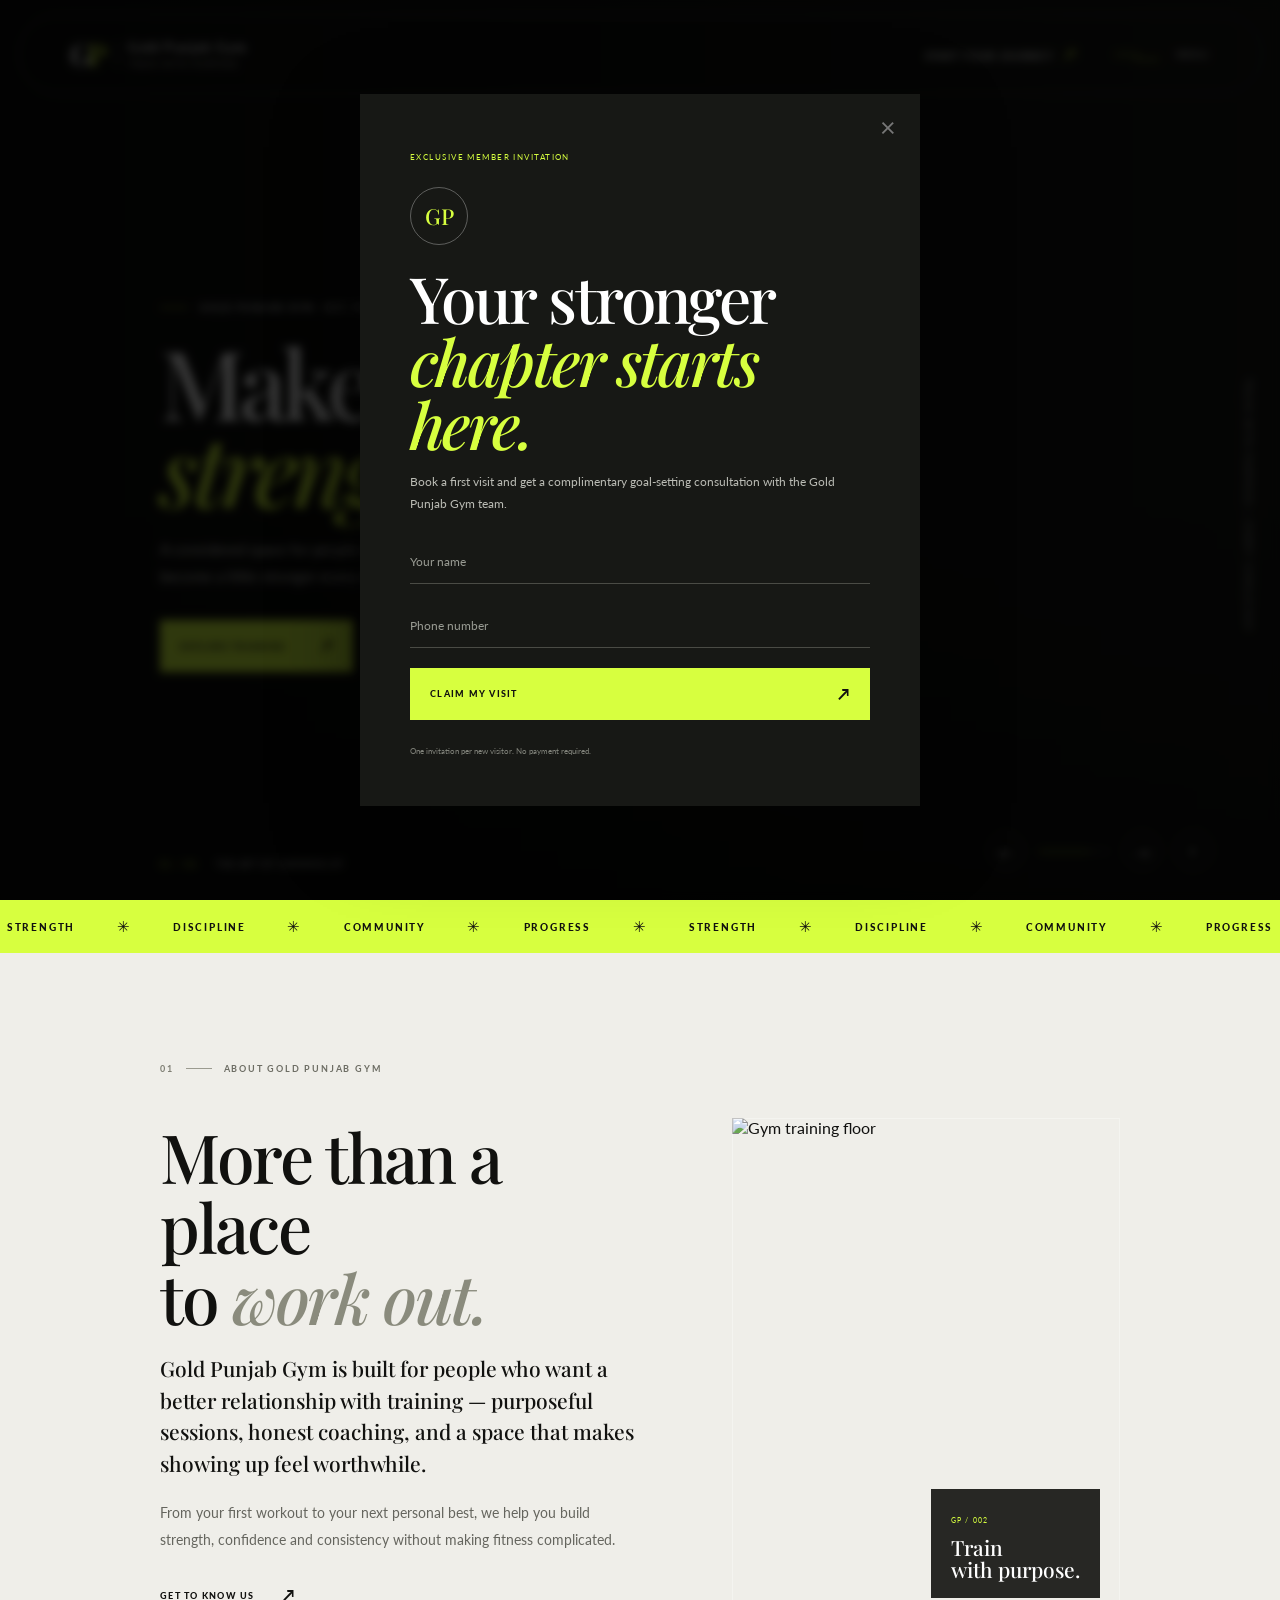
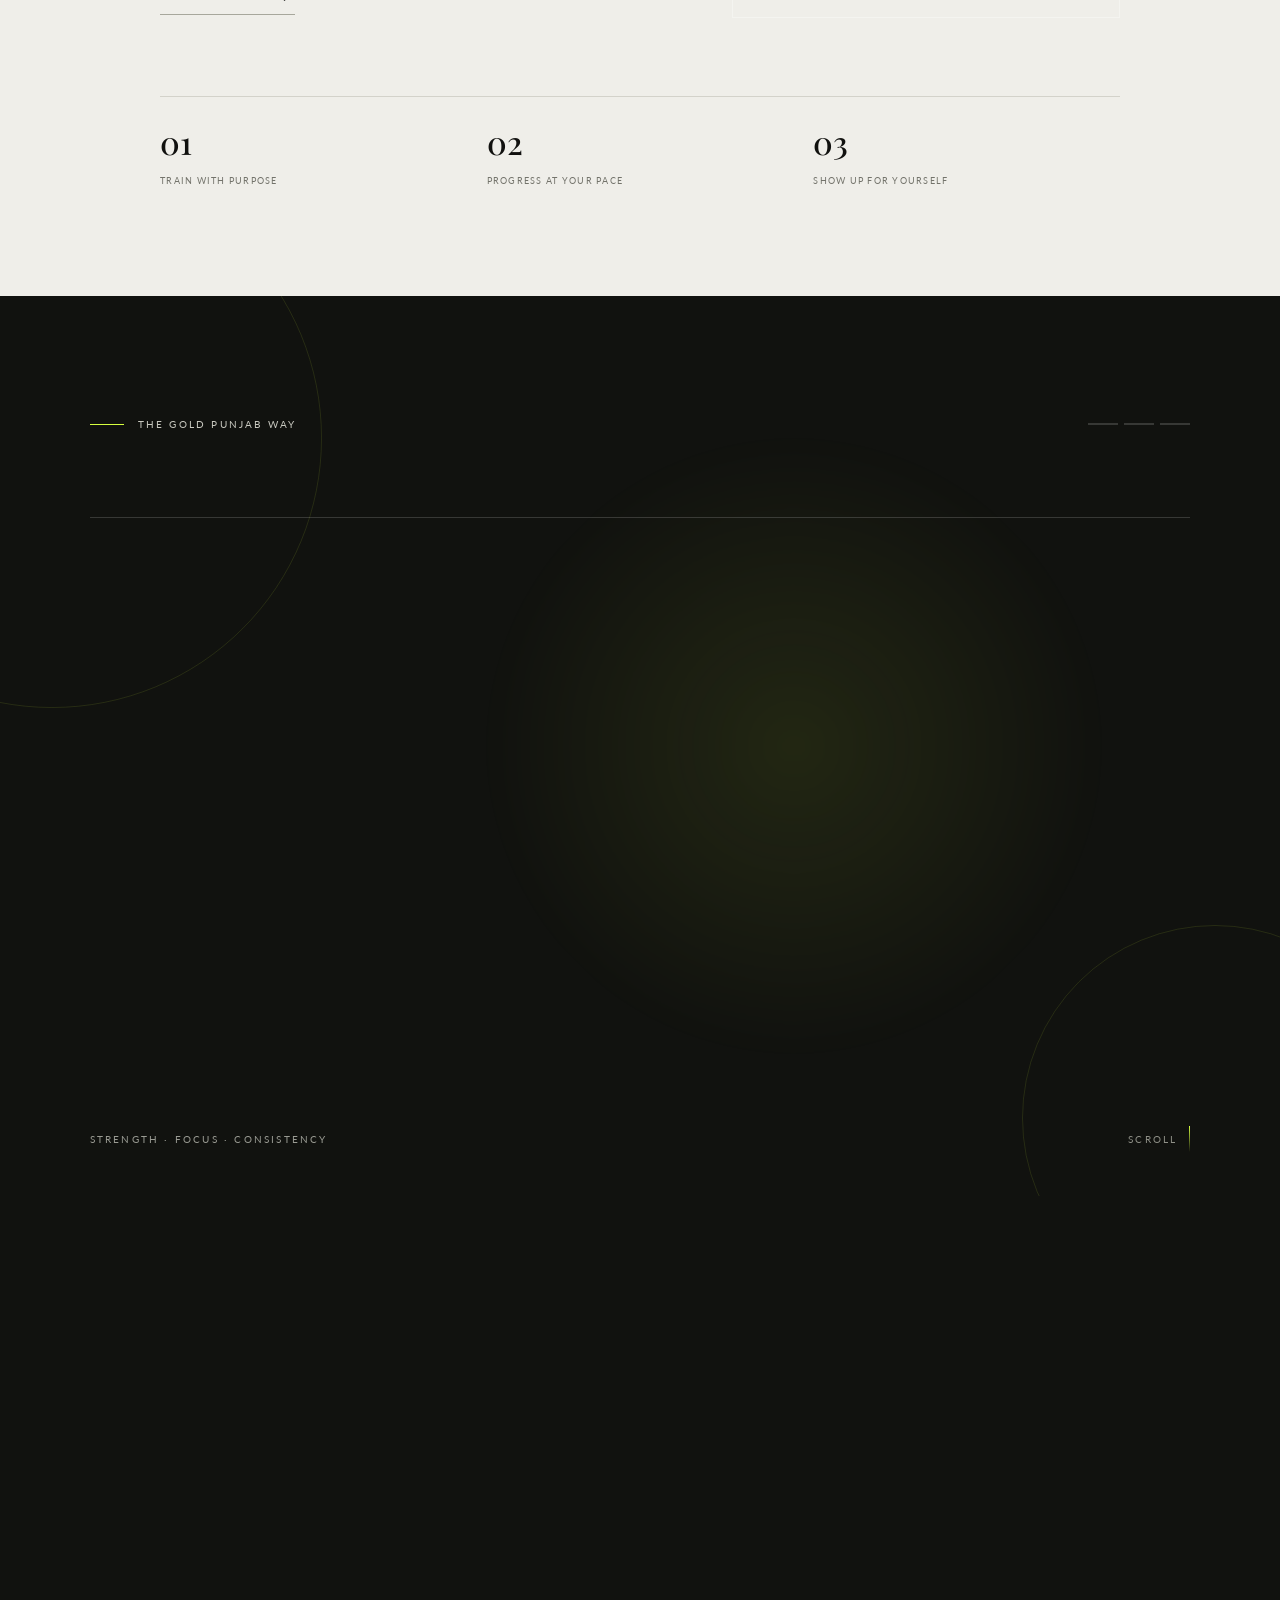
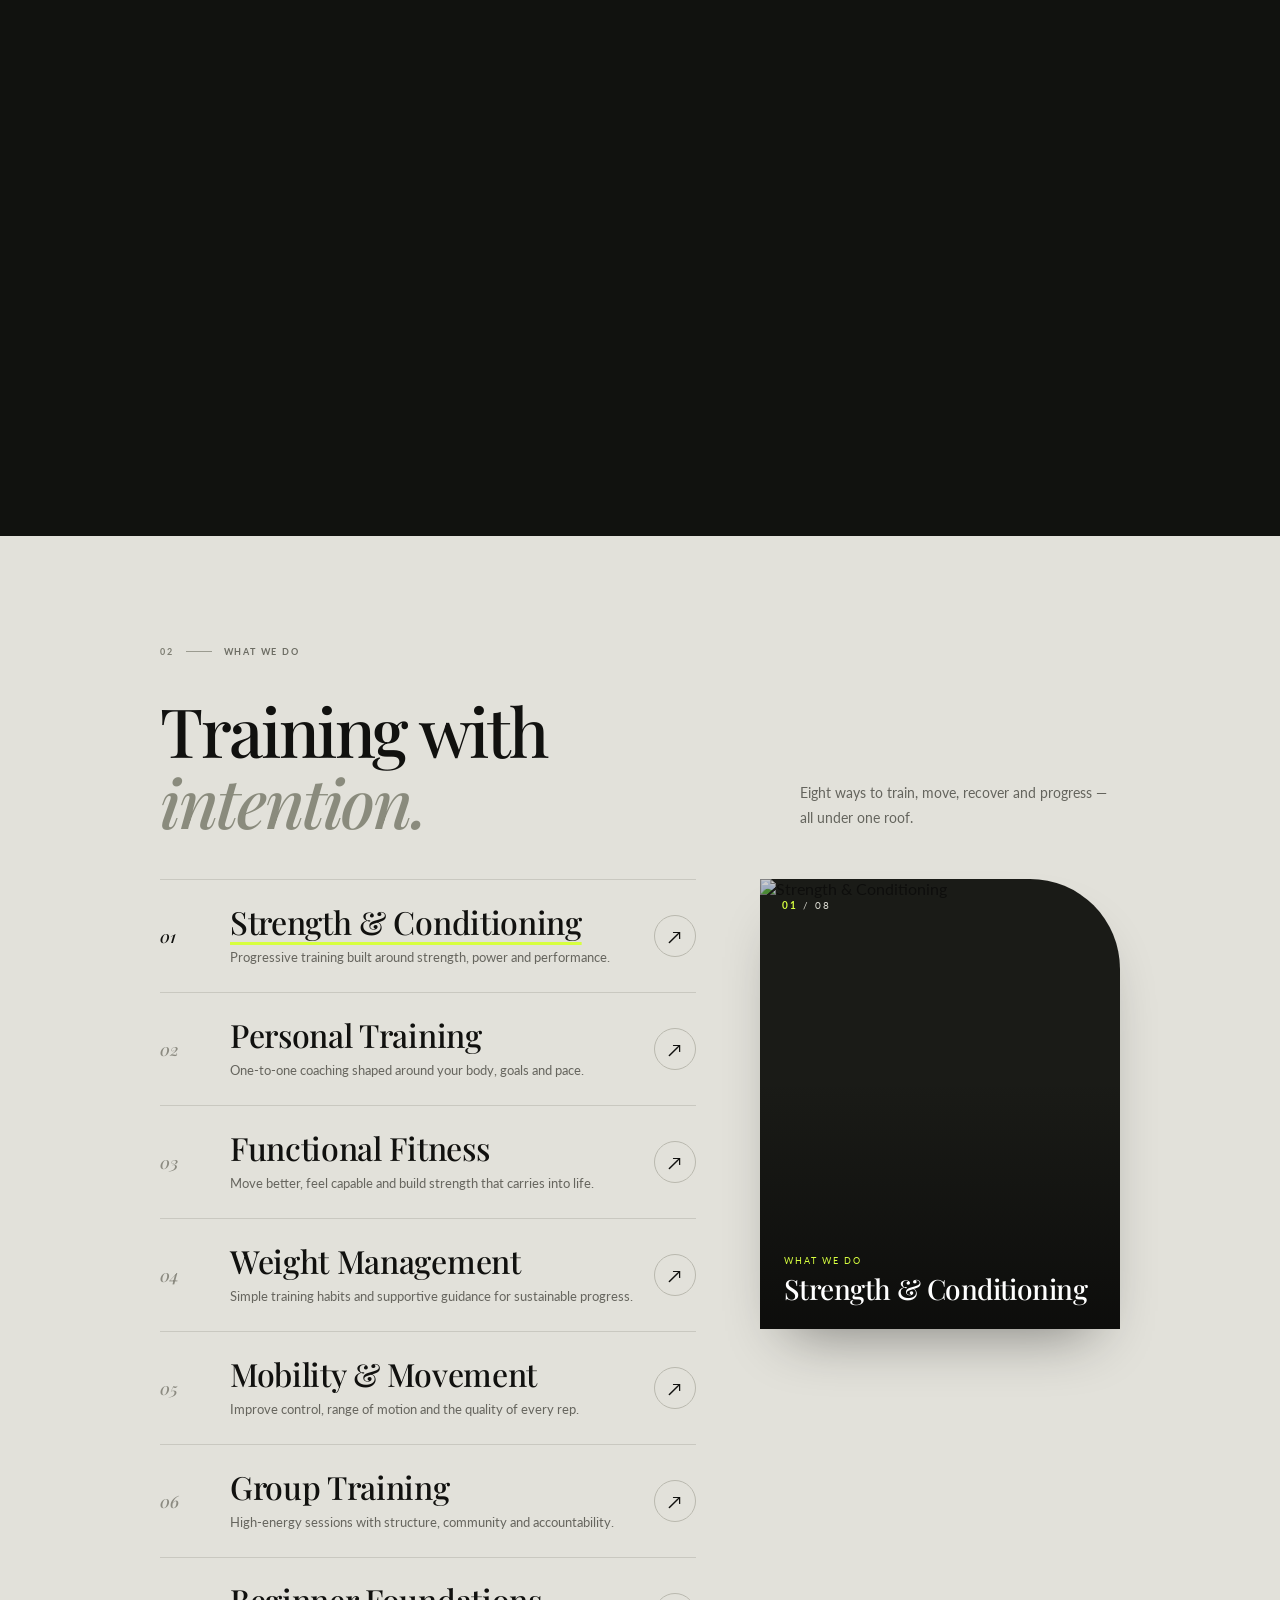
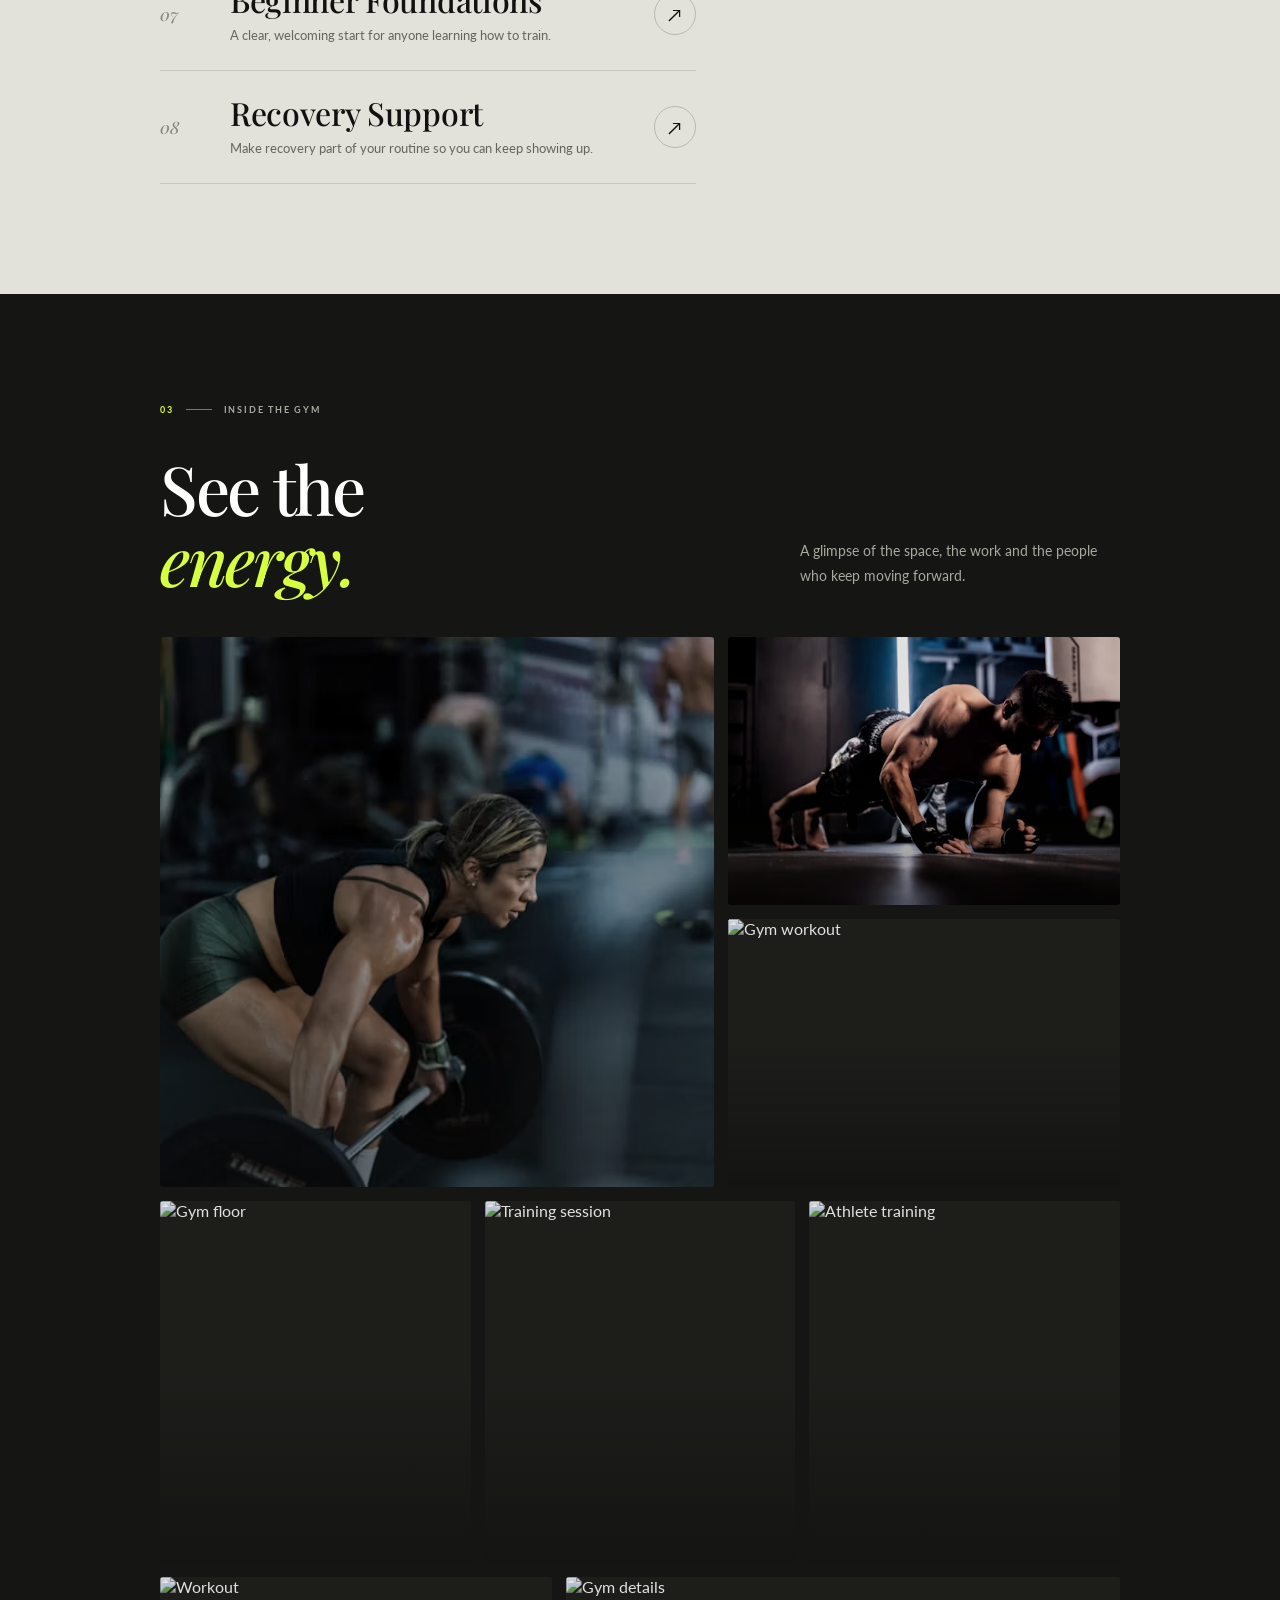
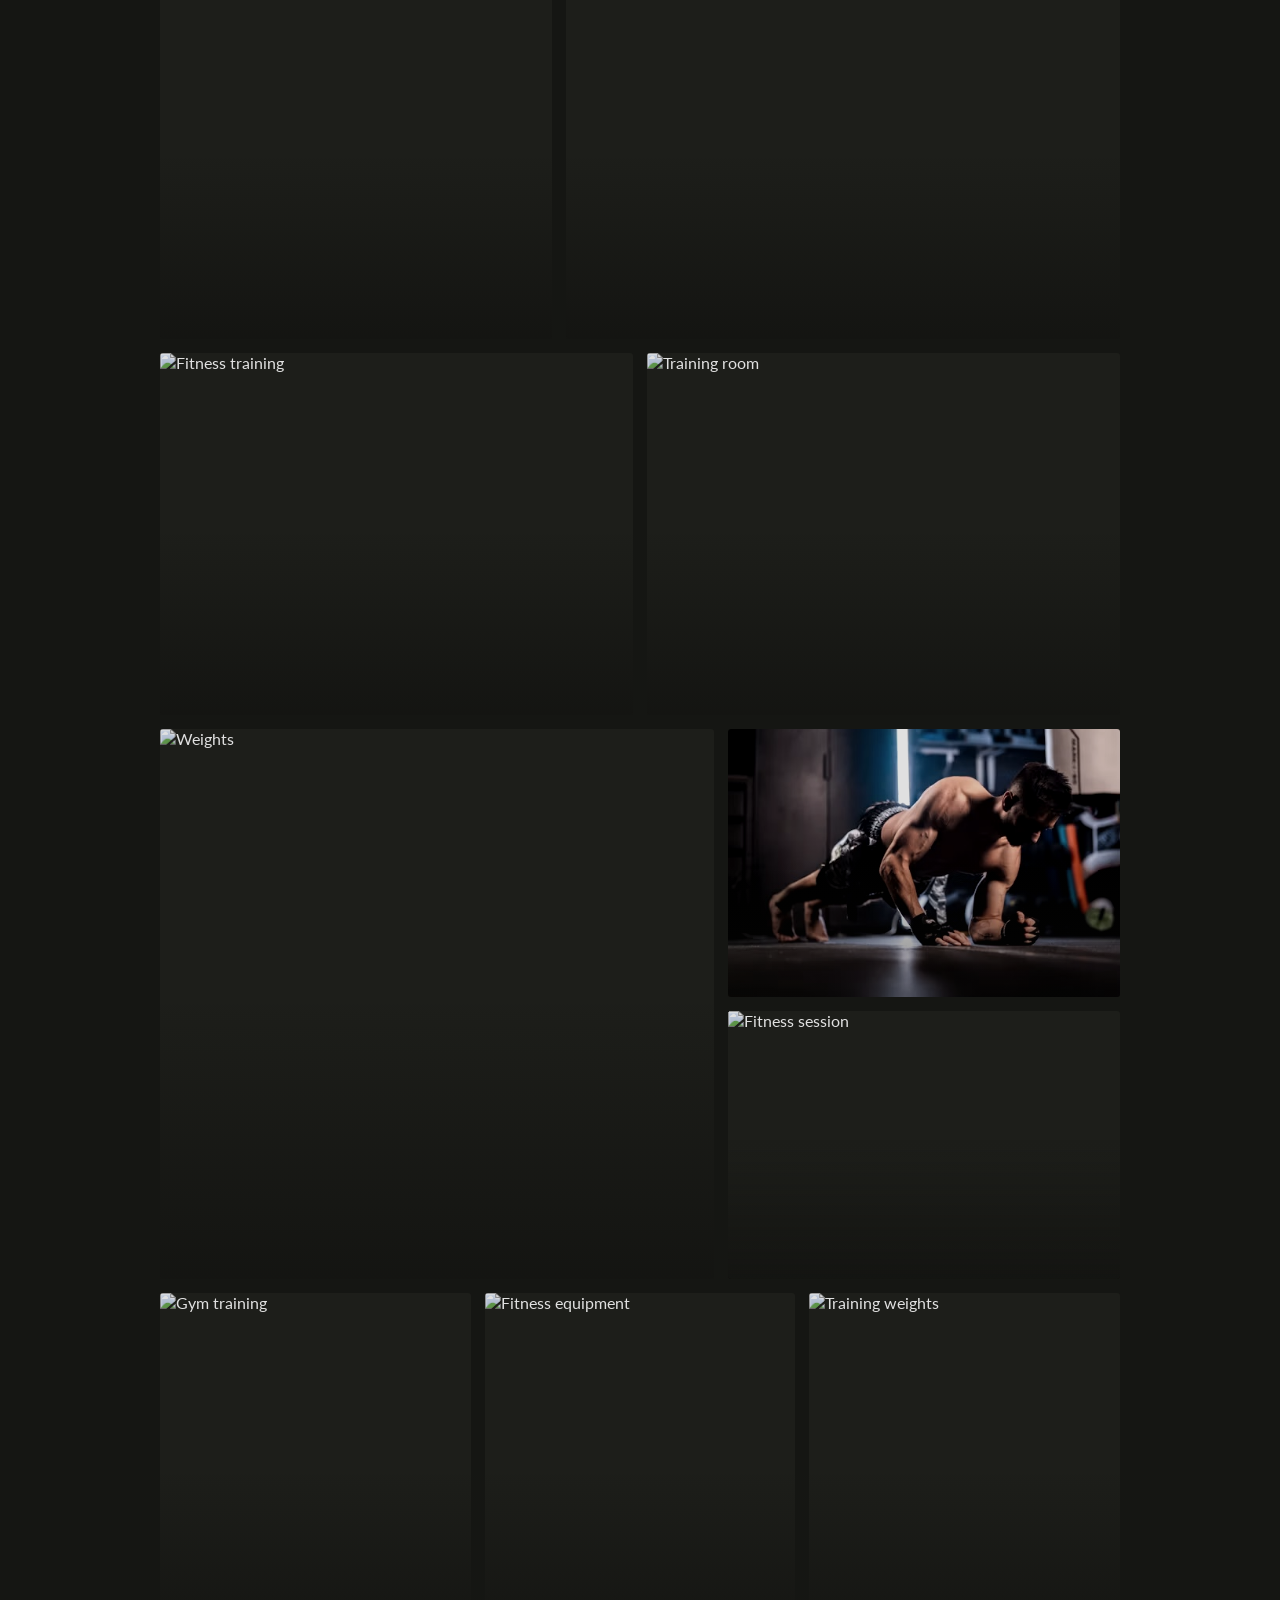
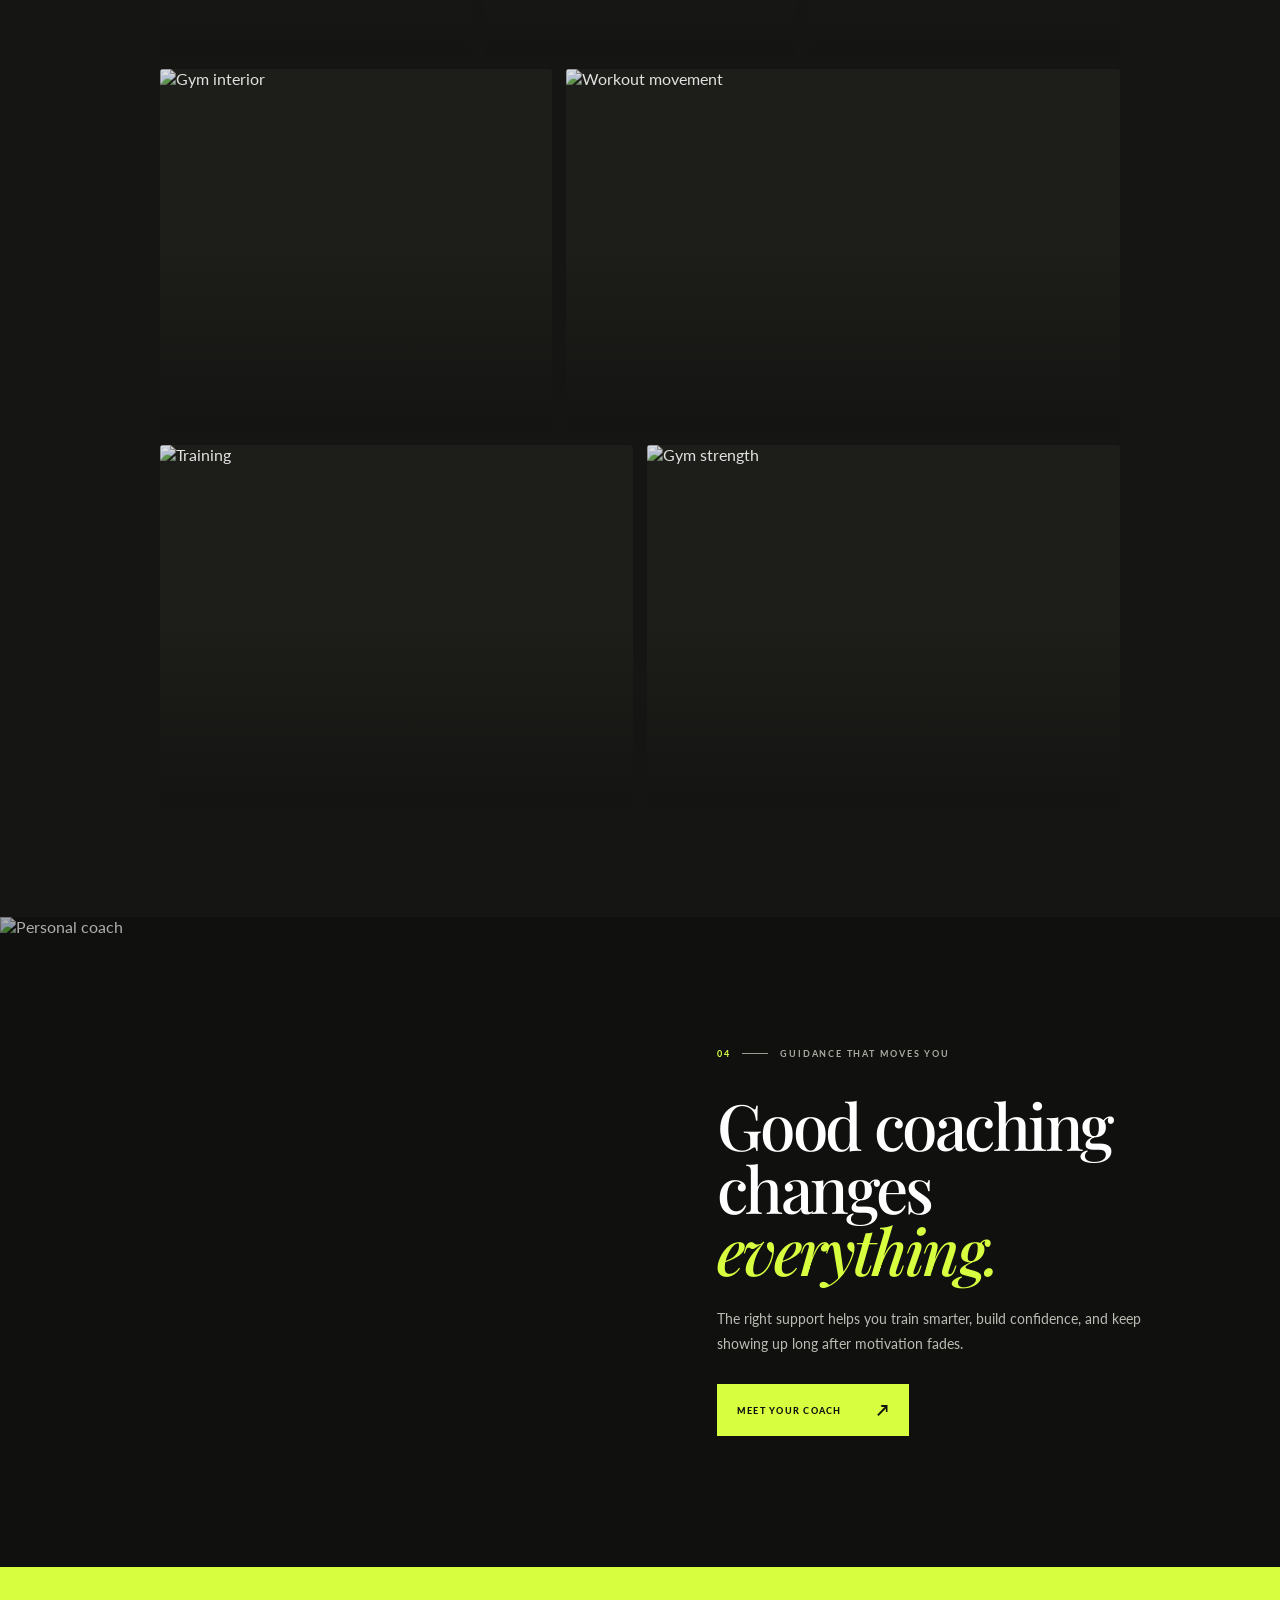
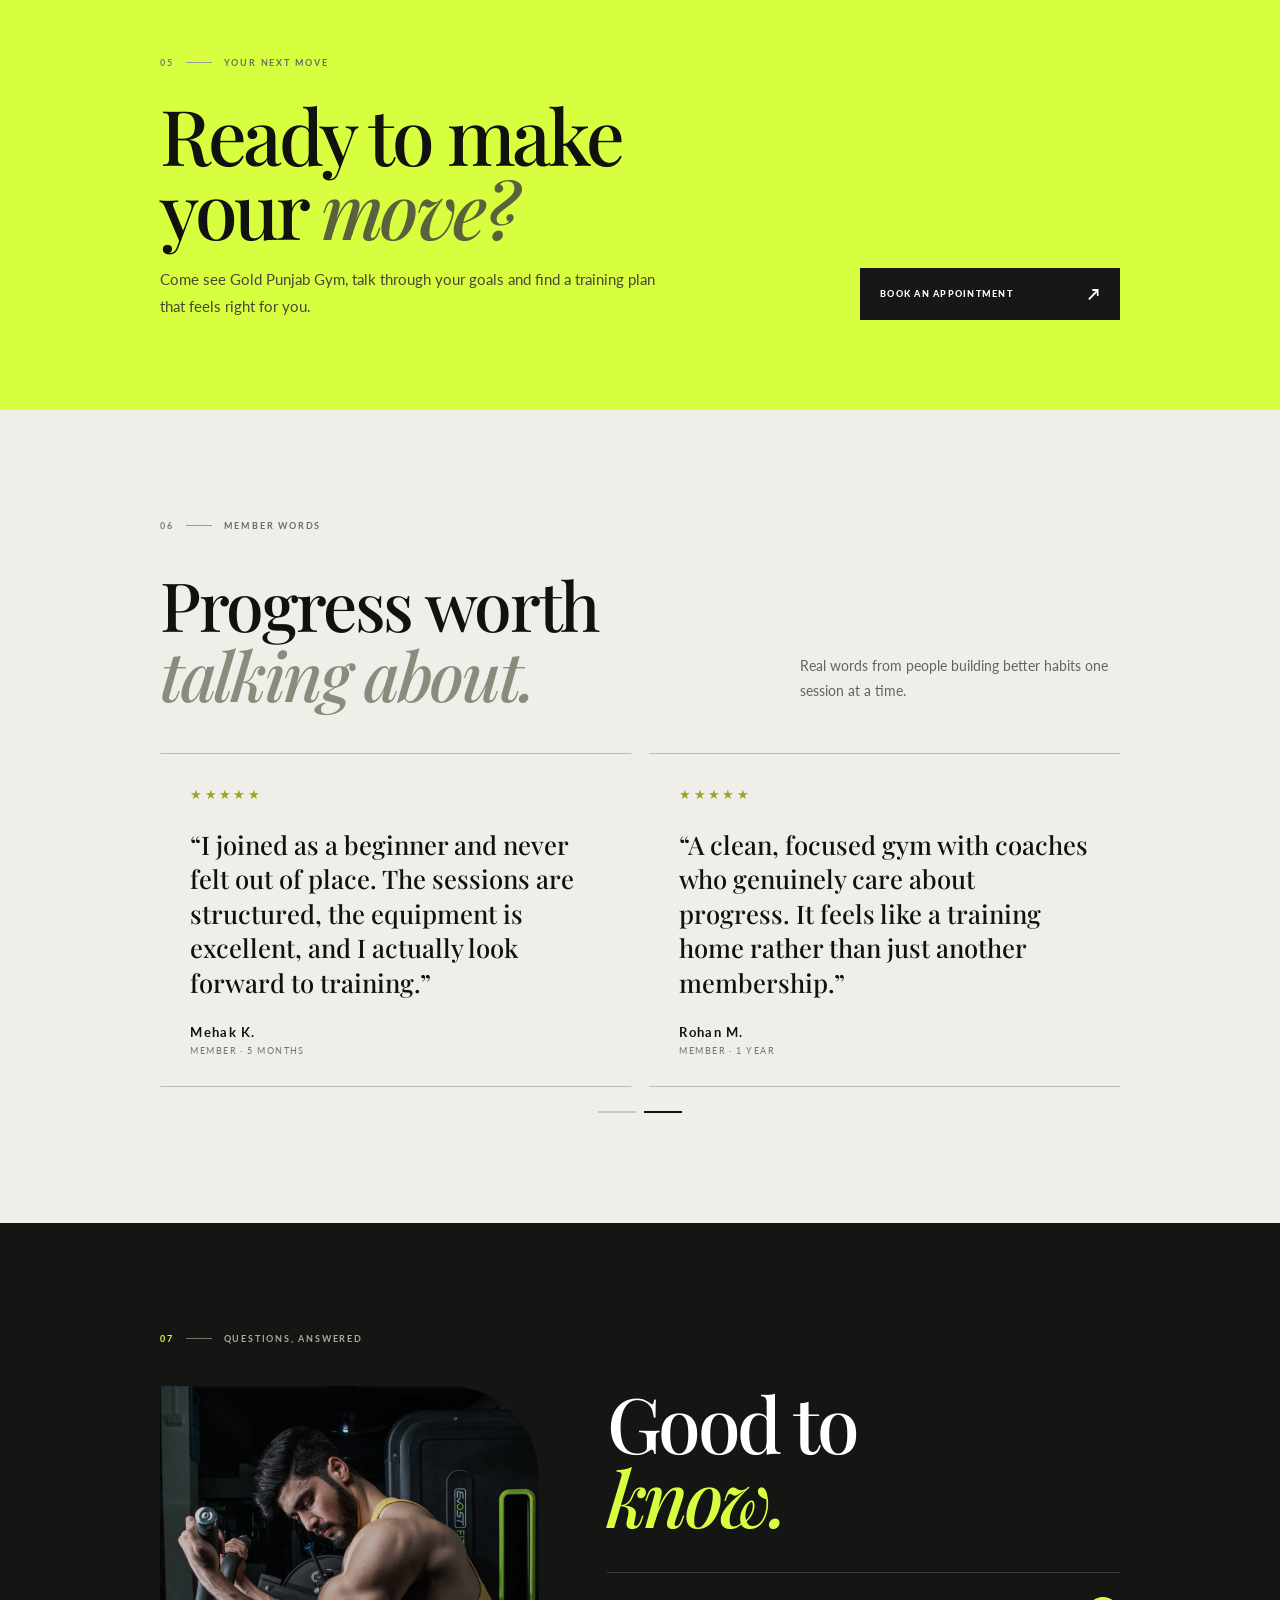
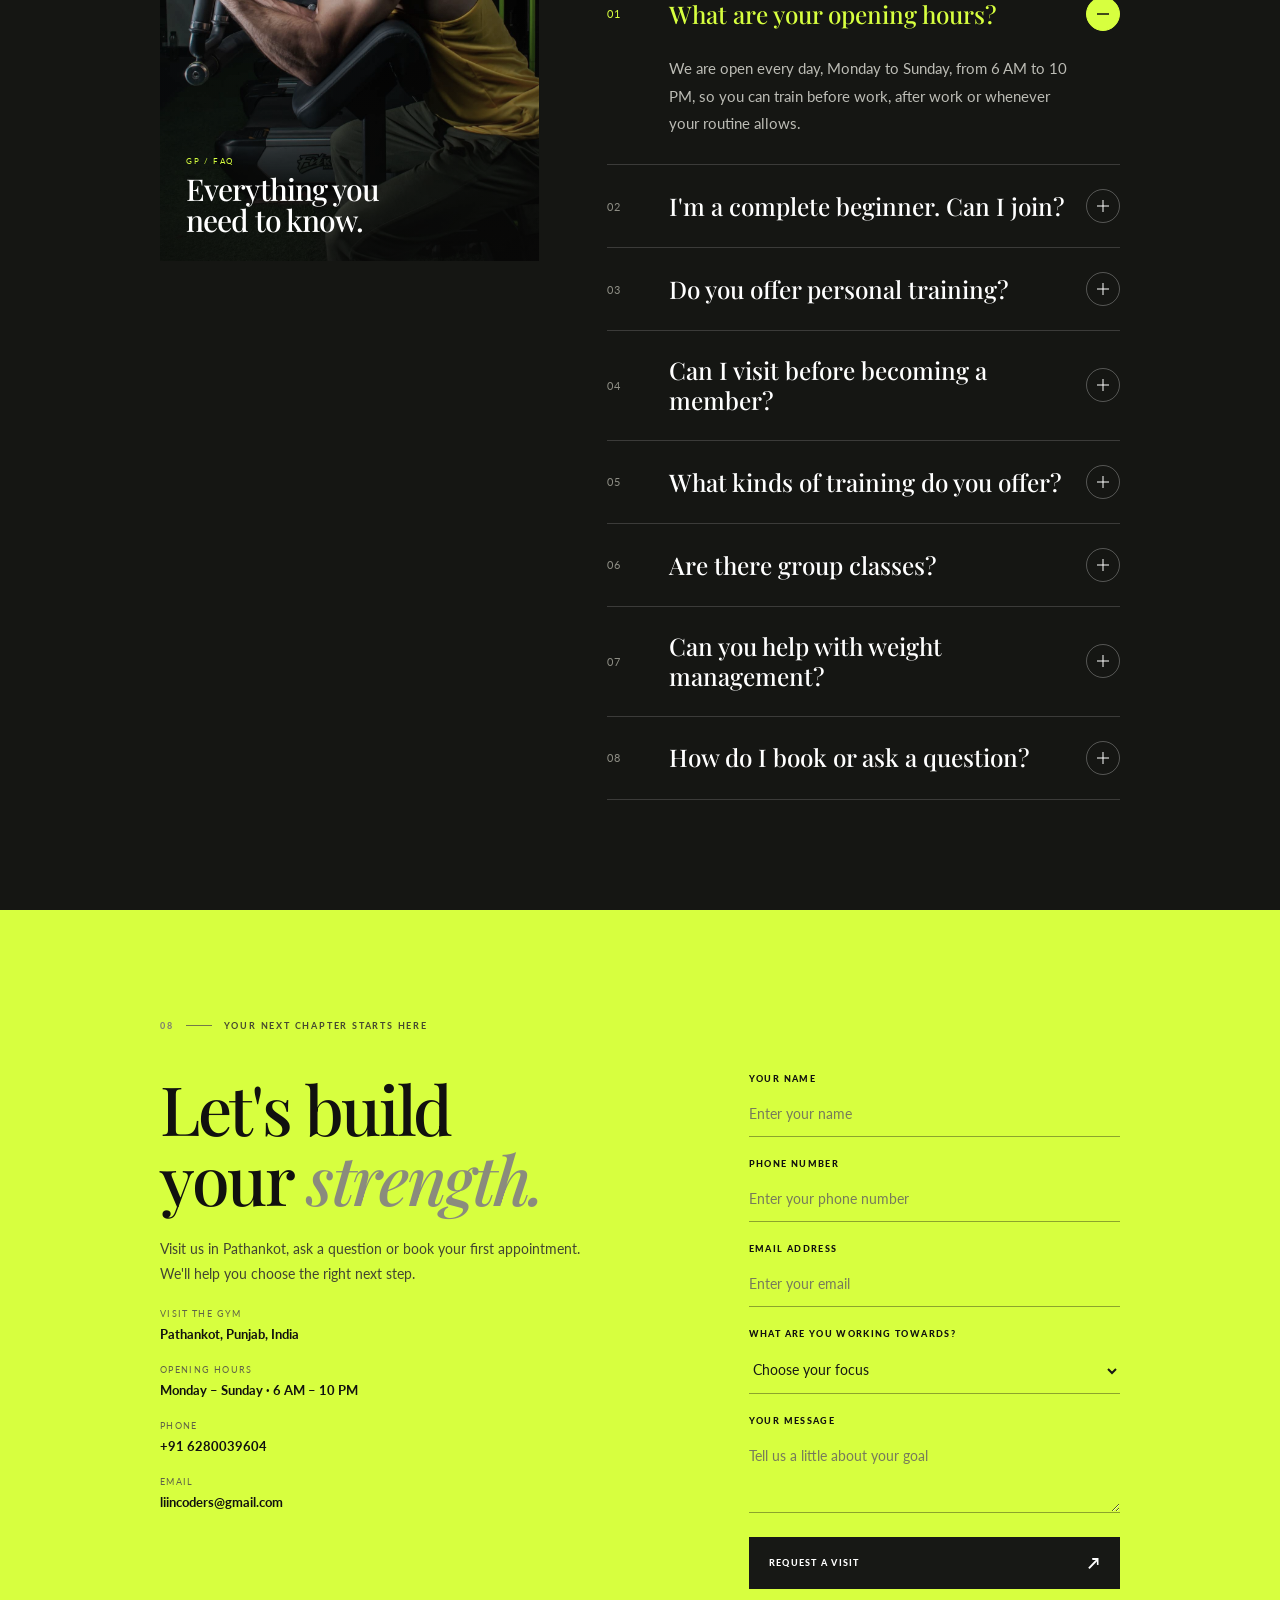
==== index.html @ 8c557315 "file update" ====
<!DOCTYPE html>
<html lang="en">

<head>
  <meta charset="UTF-8">
  <meta name="viewport" content="width=device-width, initial-scale=1.0">
  <meta name="theme-color" content="#11110f">
  <meta name="description"
    content="Gold Punjab Gym — train with purpose, build strength, and become stronger every day.">
  <title>Gold Punjab Gym — Train With Purpose</title>
  <link rel="preconnect" href="https://fonts.googleapis.com">
  <link rel="preconnect" href="https://fonts.gstatic.com" crossorigin>
  <link
    href="https://fonts.googleapis.com/css2?family=Lato:wght@300;400;700;900&family=Playfair+Display:ital,wght@0,500;0,600;0,700;1,500;1,600&display=swap"
    rel="stylesheet">
  <link rel="stylesheet" href="style.css">
</head>

<body>
  <div class="intro" id="intro">
    <div class="intro-mark"><span>G</span><span class="mark-p">P</span></div>
    <div class="intro-word">GOLD PUNJAB <span>GYM</span></div>
    <div class="intro-line"><i></i></div>
  </div>

  <div class="site-shell" id="siteShell">
    <header class="site-header" id="siteHeader">
      <a href="index.html" class="brand"><span class="brand-mark"><b>G</b><b>P</b></span><span
          class="brand-copy"><strong>Gold Punjab Gym</strong><small>TRAIN WITH PURPOSE</small></span></a>
      <a href="contact.html" class="header-cta">START YOUR JOURNEY <span>↗</span></a>
      <button class="menu-toggle" id="menuToggle" aria-label="Open navigation"
        aria-expanded="false"><span></span><span></span><em>MENU</em></button>
    </header>

    <nav class="mega-menu" id="megaMenu" aria-hidden="true">
      <div class="menu-visual"><img id="menuImage"
          src="https://images.unsplash.com/photo-1534438327276-14e5300c3a48?auto=format&fit=crop&w=1200&q=85"
          alt="Gold Punjab Gym">
        <div class="menu-visual-shade"></div>
        <div class="menu-visual-caption"><span>YOUR NEXT CHAPTER</span><strong>Built by<br>discipline.</strong></div>
        <div class="menu-index"></div>
      </div>
      <div class="menu-content">
        <div class="menu-topline"><span>EXPLORE GOLD PUNJAB GYM</span><button id="menuClose"><b>×</b></button></div>
        <div class="menu-links">
          <a href="index.html"
            data-image="https://images.unsplash.com/photo-1534438327276-14e5300c3a48?auto=format&fit=crop&w=1200&q=85"><small>01</small><span>Home</span><i>↗</i></a>
          <a href="about.html"
            data-image="https://images.unsplash.com/photo-1571902943202-507ec2618e8f?auto=format&fit=crop&w=1200&q=85"><small>02</small><span>About
              us</span><i>↗</i></a>
          <a href="services.html"
            data-image="https://images.unsplash.com/photo-1581009146145-b5ef050c2e1e?auto=format&fit=crop&w=1200&q=85"><small>03</small><span>Services</span><i>↗</i></a>
          <a href="gallery.html"
            data-image="https://images.unsplash.com/photo-1517836357463-d25dfeac3438?auto=format&fit=crop&w=1200&q=85"><small>04</small><span>Gallery</span><i>↗</i></a>
          <!-- <a href="#testimonials"
            data-image="https://images.unsplash.com/photo-1534438327276-14e5300c3a48?auto=format&fit=crop&w=1200&q=85"><small>05</small><span>Testimonials</span><i>↗</i></a> -->
          <a href="contact.html" class="contact-link"><small>06</small><span>Contact us</span><i>↗</i></a>
        </div>
        <div class="menu-bottom"><span>STRENGTH · FOCUS · CONSISTENCY</span><span>PATHANKOT · MON — SUN / 06:00 —
            22:00</span></div>
      </div>
    </nav>

    <main>
      <!-- hero section -->
      <section class="hero" id="home">
        <div class="hero-slides">
          <article class="hero-slide active"
            style="--hero-image:url('https://images.unsplash.com/photo-1534438327276-14e5300c3a48?auto=format&fit=crop&w=2200&q=90')">
            <div class="hero-overlay"></div>
            <div class="hero-content">
              <p class="eyebrow"><span></span> GOLD PUNJAB GYM · EST. FOR THE DRIVEN</p>
              <h1>Make your<br><em>strength</em> a habit.</h1>
              <p class="hero-description">A considered space for people who show up, put in the work, and become a
                little stronger every day.</p>
              <div class="hero-actions"><a href="#services" class="button button-light">EXPLORE TRAINING
                  <span>↗</span></a><a href="#about" class="text-link">OUR PHILOSOPHY <span>→</span></a></div>
            </div>
            <div class="slide-note"><span>01 / 04</span><span>THE ART OF SHOWING UP</span></div>
          </article>
          <article class="hero-slide"
            style="--hero-image:url('https://images.unsplash.com/photo-1534258936925-c58bed479fcb?auto=format&fit=crop&w=2200&q=90')">
            <div class="hero-overlay"></div>
            <div class="hero-content">
              <p class="eyebrow"><span></span> TRAIN WITH INTENTION</p>
              <h1>Stronger than<br>your <em>excuses.</em></h1>
              <p class="hero-description">Thoughtful programming, purposeful movement, and the kind of progress that
                goes beyond the mirror.</p>
              <div class="hero-actions"><a href="#services" class="button button-light">FIND YOUR PROGRAM
                  <span>↗</span></a><a href="#coaches" class="text-link">MEET THE TEAM <span>→</span></a></div>
            </div>
            <div class="slide-note"><span>02 / 04</span><span>BUILT ON CONSISTENCY</span></div>
          </article>
          <article class="hero-slide"
            style="--hero-image:url('https://images.unsplash.com/photo-1583454110551-21f2fa2afe61?auto=format&fit=crop&w=2200&q=90')">
            <div class="hero-overlay"></div>
            <div class="hero-content">
              <p class="eyebrow"><span></span> PURPOSEFUL PERFORMANCE</p>
              <h1>Earn your<br><em>evolution.</em></h1>
              <p class="hero-description">From your first session to your next personal best, we help you build strength
                with a plan that fits you.</p>
              <div class="hero-actions"><button class="button button-light js-appointment">BOOK A VISIT
                  <span>↗</span></button><a href="#about" class="text-link">WHY GP <span>→</span></a></div>
            </div>
            <div class="slide-note"><span>03 / 04</span><span>PROGRESS WITH PURPOSE</span></div>
          </article>
          <article class="hero-slide"
            style="--hero-image:url('https://images.unsplash.com/photo-1517836357463-d25dfeac3438?auto=format&fit=crop&w=2200&q=90')">
            <div class="hero-overlay"></div>
            <div class="hero-content">
              <p class="eyebrow"><span></span> YOUR SPACE. YOUR PACE.</p>
              <h1>Show up.<br><em>Level up.</em></h1>
              <p class="hero-description">Good energy, expert guidance, and a community that respects every step of your
                journey.</p>
              <div class="hero-actions"><button class="button button-light js-appointment">JOIN THE CLUB
                  <span>↗</span></button><a href="#services" class="text-link">VIEW SERVICES <span>→</span></a></div>
            </div>
            <div class="slide-note"><span>04 / 04</span><span>WELCOME TO YOUR NEXT LEVEL</span></div>
          </article>
        </div>
        <div class="hero-controls"><button class="slider-arrow" id="prevSlide">←</button>
          <div class="slider-progress">
            <div class="slider-progress-fill" id="sliderProgress"></div>
          </div><button class="slider-arrow" id="nextSlide">→</button><button class="slider-pause"
            id="sliderPause">Ⅱ</button>
        </div>
        <div class="hero-vertical">TRAIN WITH PURPOSE — EVERY SINGLE DAY</div>
      </section>

      <section class="ticker">
        <div class="ticker-track">
          <span>STRENGTH</span><b>✳</b><span>DISCIPLINE</span><b>✳</b><span>COMMUNITY</span><b>✳</b><span>PROGRESS</span><b>✳</b><span>STRENGTH</span><b>✳</b><span>DISCIPLINE</span><b>✳</b><span>COMMUNITY</span><b>✳</b><span>PROGRESS</span>
        </div>
      </section>
<!-- about section -->
      <section class="about section-pad" id="about">
        <div class="section-kicker"><span>01</span><i></i> ABOUT GOLD PUNJAB GYM</div>
        <div class="about-grid">
          <div class="about-copy">
            <h2>More than a place<br>to <em>work out.</em></h2>
            <p class="large-copy">Gold Punjab Gym is built for people who want a better relationship with training —
              purposeful sessions, honest coaching, and a space that makes showing up feel worthwhile.</p>
            <p>From your first workout to your next personal best, we help you build strength, confidence and
              consistency without making fitness complicated.</p><a href="#contact" class="underlined-link">GET TO KNOW
              US <span>↗</span></a>
          </div>
          <div class="about-visual"><img
              src="https://images.unsplash.com/photo-1571902943202-507ec2618e8f?auto=format&fit=crop&w=1200&q=85"
              alt="Gym training floor">
            <div class="about-corner"><span>GP / 002</span><strong>Train<br>with purpose.</strong></div>
          </div>
        </div>
        <div class="stats-row">
          <div><strong>01</strong><span>TRAIN WITH PURPOSE</span></div>
          <div><strong>02</strong><span>PROGRESS AT YOUR PACE</span></div>
          <div><strong>03</strong><span>SHOW UP FOR YOURSELF</span></div>
        </div>
      </section>
<!-- brand section -->
      <section class="brand-statement" id="brandStatement" data-state="0" aria-label="Gold Punjab Gym scroll statement">
        <div class="brand-sticky">
          <div class="brand-stage">
            <div class="bs-top bs-chrome"><span class="bs-kicker"><i></i>THE GOLD PUNJAB WAY</span><span
                class="bs-steps" aria-hidden="true"><b></b><b></b><b></b></span></div>
            <div class="bs-rows">
              <div class="bs-row bs-r1"><span class="bs-idx">01</span>
                <div class="bs-word bs-gold"><span>GOLD</span></div>
                <p class="bs-note"><em>The standard</em>Quality in every rep — coaching, equipment and care held to a
                  higher mark.</p>
              </div>
              <div class="bs-row bs-r2"><span class="bs-idx">02</span>
                <div class="bs-word bs-punjab"><span>PUNJAB</span></div>
                <p class="bs-note"><em>The roots</em>Proudly Pathankot. Built on the grit, warmth and hospitality of
                  Punjab.</p>
              </div>
              <div class="bs-row bs-r3"><span class="bs-idx">03</span>
                <div class="bs-word bs-gym"><span>GYM</span></div>
                <p class="bs-note"><em>The practice</em>Not a membership — a daily practice. Show up, put in the work,
                  repeat.</p>
              </div>
            </div>
            <div class="bs-bottom bs-chrome"><span>STRENGTH · FOCUS · CONSISTENCY</span><span class="bs-scroll">SCROLL
                <i></i></span></div>
          </div>
        </div>
      </section>
<!-- service section -->
      <section class="services section-pad" id="services">
        <div class="section-kicker"><span>02</span><i></i> WHAT WE DO</div>
        <div class="section-heading-row">
          <h2>Training with<br><em>intention.</em></h2>
          <p>Eight ways to train, move, recover and progress — all under one roof.</p>
        </div>
        <div class="service-layout">
          <div class="service-list">
            <a class="service-item active" href="#contact" data-idx="0"
              data-img="https://images.unsplash.com/photo-1599058917212-d750089bc07e?auto=format&fit=crop&w=900&q=80"><span>01</span>
              <div>
                <h3>Strength & Conditioning</h3>
                <p>Progressive training built around strength, power and performance.</p>
              </div><b aria-hidden="true">↗</b>
            </a>
            <a class="service-item" href="#contact" data-idx="1"
              data-img="https://images.unsplash.com/photo-1517836357463-d25dfeac3438?auto=format&fit=crop&w=900&q=80"><span>02</span>
              <div>
                <h3>Personal Training</h3>
                <p>One-to-one coaching shaped around your body, goals and pace.</p>
              </div><b aria-hidden="true">↗</b>
            </a>
            <a class="service-item" href="#contact" data-idx="2"
              data-img="https://images.unsplash.com/photo-1534258936925-c58bed479fcb?auto=format&fit=crop&w=900&q=80"><span>03</span>
              <div>
                <h3>Functional Fitness</h3>
                <p>Move better, feel capable and build strength that carries into life.</p>
              </div><b aria-hidden="true">↗</b>
            </a>
            <a class="service-item" href="#contact" data-idx="3"
              data-img="https://images.unsplash.com/photo-1574680178050-55c6a6a96e4d?auto=format&fit=crop&w=900&q=80"><span>04</span>
              <div>
                <h3>Weight Management</h3>
                <p>Simple training habits and supportive guidance for sustainable progress.</p>
              </div><b aria-hidden="true">↗</b>
            </a>
            <a class="service-item" href="#contact" data-idx="4"
              data-img="https://images.unsplash.com/photo-1594737625785-a6cbdabd333c?auto=format&fit=crop&w=900&q=80"><span>05</span>
              <div>
                <h3>Mobility & Movement</h3>
                <p>Improve control, range of motion and the quality of every rep.</p>
              </div><b aria-hidden="true">↗</b>
            </a>
            <a class="service-item" href="#contact" data-idx="5"
              data-img="https://images.unsplash.com/photo-1579758629938-03607ccdbaba?auto=format&fit=crop&w=900&q=80"><span>06</span>
              <div>
                <h3>Group Training</h3>
                <p>High-energy sessions with structure, community and accountability.</p>
              </div><b aria-hidden="true">↗</b>
            </a>
            <a class="service-item" href="#contact" data-idx="6"
              data-img="https://images.unsplash.com/photo-1584464491033-06628f3a6b7b?auto=format&fit=crop&w=900&q=80"><span>07</span>
              <div>
                <h3>Beginner Foundations</h3>
                <p>A clear, welcoming start for anyone learning how to train.</p>
              </div><b aria-hidden="true">↗</b>
            </a>
            <a class="service-item" href="#contact" data-idx="7"
              data-img="https://images.unsplash.com/photo-1517963879433-6ad2b056d712?auto=format&fit=crop&w=900&q=80"><span>08</span>
              <div>
                <h3>Recovery Support</h3>
                <p>Make recovery part of your routine so you can keep showing up.</p>
              </div><b aria-hidden="true">↗</b>
            </a>
          </div>
          <aside class="service-preview" aria-hidden="true">
            <div class="sp-frame"><img
                src="https://images.unsplash.com/photo-1599058917212-d750089bc07e?auto=format&fit=crop&w=900&q=80"
                alt="Strength & Conditioning" loading="lazy" class="on"><img
                src="https://images.unsplash.com/photo-1517836357463-d25dfeac3438?auto=format&fit=crop&w=900&q=80"
                alt="Personal Training" loading="lazy"><img
                src="https://images.unsplash.com/photo-1534258936925-c58bed479fcb?auto=format&fit=crop&w=900&q=80"
                alt="Functional Fitness" loading="lazy"><img
                src="https://images.unsplash.com/photo-1574680178050-55c6a6a96e4d?auto=format&fit=crop&w=900&q=80"
                alt="Weight Management" loading="lazy"><img
                src="https://images.unsplash.com/photo-1594737625785-a6cbdabd333c?auto=format&fit=crop&w=900&q=80"
                alt="Mobility & Movement" loading="lazy"><img
                src="https://images.unsplash.com/photo-1579758629938-03607ccdbaba?auto=format&fit=crop&w=900&q=80"
                alt="Group Training" loading="lazy"><img
                src="https://images.unsplash.com/photo-1584464491033-06628f3a6b7b?auto=format&fit=crop&w=900&q=80"
                alt="Beginner Foundations" loading="lazy"><img
                src="https://images.unsplash.com/photo-1517963879433-6ad2b056d712?auto=format&fit=crop&w=900&q=80"
                alt="Recovery Support" loading="lazy">
              <div class="sp-shade"></div><span class="sp-count"><b id="spNum">01</b> / 08</span>
              <div class="sp-cap"><small>WHAT WE DO</small><strong id="spName">Strength & Conditioning</strong></div>
            </div>
          </aside>
        </div>
      </section>
<!-- gallery section -->
      <section class="gallery section-pad" id="gallery">
        <div class="section-kicker"><span>03</span><i></i> INSIDE THE GYM</div>
        <div class="section-heading-row">
          <h2>See the<br><em>energy.</em></h2>
          <p>A glimpse of the space, the work and the people who keep moving forward.</p>
        </div>
        <div class="gallery-grid">
          <figure class="g-item"><img
              src="imgs/g1.avif"
              alt="Gym equipment" loading="lazy">
            <figcaption class="g-cap"><b>01</b><span>The Floor</span></figcaption>
          </figure>
          <figure class="g-item"><img
              src="imgs/g2.jpg"
              alt="Strength training" loading="lazy">
            <figcaption class="g-cap"><b>02</b><span>Strength</span></figcaption>
          </figure>
          <figure class="g-item"><img
              src="imgs/gpg3.avif"
              alt="Gym workout" loading="lazy">
            <figcaption class="g-cap"><b>03</b><span>Focus</span></figcaption>
          </figure>
          <figure class="g-item"><img
              src="imgs/gpg4.avif"
              alt="Gym floor" loading="lazy">
            <figcaption class="g-cap"><b>04</b><span>Training Zone</span></figcaption>
          </figure>
          <figure class="g-item"><img
              src="imgs/gpg5.avif"
              alt="Training session" loading="lazy">
            <figcaption class="g-cap"><b>05</b><span>Discipline</span></figcaption>
          </figure>
          <figure class="g-item"><img
              src="imgs/gpg6.avif"
              alt="Athlete training" loading="lazy">
            <figcaption class="g-cap"><b>06</b><span>Conditioning</span></figcaption>
          </figure>
          <figure class="g-item"><img
              src="imgs/gpg7.avif"
              alt="Workout" loading="lazy">
            <figcaption class="g-cap"><b>07</b><span>Every Rep</span></figcaption>
          </figure>
          <figure class="g-item"><img
              src="imgs/gpg8.avif"
              alt="Gym details" loading="lazy">
            <figcaption class="g-cap"><b>08</b><span>Details</span></figcaption>
          </figure>
          <figure class="g-item"><img
              src="imgs/gpg9.jpg"
              alt="Fitness training" loading="lazy">
            <figcaption class="g-cap"><b>09</b><span>Power</span></figcaption>
          </figure>
          <figure class="g-item"><img
              src="imgs/gpg10.avif"
              alt="Training room" loading="lazy">
            <figcaption class="g-cap"><b>10</b><span>The Room</span></figcaption>
          </figure>
          <figure class="g-item"><img
              src="imgs/gpg3.avif"
              alt="Weights" loading="lazy">
            <figcaption class="g-cap"><b>11</b><span>Weights</span></figcaption>
          </figure>
          <figure class="g-item"><img
              src="imgs/g2.jpg"
              alt="Gym workout" loading="lazy">
            <figcaption class="g-cap"><b>12</b><span>Energy</span></figcaption>
          </figure>
          <figure class="g-item"><img
              src="imgs/gpg3.avif"
              alt="Fitness session" loading="lazy">
            <figcaption class="g-cap"><b>13</b><span>Consistency</span></figcaption>
          </figure>
          <figure class="g-item"><img
              src="imgs/gpg4.avif"
              alt="Gym training" loading="lazy">
            <figcaption class="g-cap"><b>14</b><span>Movement</span></figcaption>
          </figure>
          <figure class="g-item"><img
              src="imgs/gpg5.avif"
              alt="Fitness equipment" loading="lazy">
            <figcaption class="g-cap"><b>15</b><span>Equipment</span></figcaption>
          </figure>
          <figure class="g-item"><img
              src="imgs/gpg6.avif"
              alt="Training weights" loading="lazy">
            <figcaption class="g-cap"><b>16</b><span>Intensity</span></figcaption>
          </figure>
          <figure class="g-item"><img
              src="imgs/gpg7.avif"
              alt="Gym interior" loading="lazy">
            <figcaption class="g-cap"><b>17</b><span>Interior</span></figcaption>
          </figure>
          <figure class="g-item"><img
              src="imgs/gpg8.avif"
              alt="Workout movement" loading="lazy">
            <figcaption class="g-cap"><b>18</b><span>Motion</span></figcaption>
          </figure>
          <figure class="g-item"><img
              src="imgs/gpg3.avif"
              alt="Training" loading="lazy">
            <figcaption class="g-cap"><b>19</b><span>Progress</span></figcaption>
          </figure>
          <figure class="g-item"><img
              src="imgs/gpg10.avif"
              alt="Gym strength" loading="lazy">
            <figcaption class="g-cap"><b>20</b><span>Resolve</span></figcaption>
          </figure>
        </div>
      </section>

      <section class="dark-quote" id="coaches">
        <div class="quote-image"><img
            src="https://images.unsplash.com/photo-1567013127542-490d757e51fc?auto=format&fit=crop&w=1200&q=85"
            alt="Personal coach"></div>
        <div class="quote-content">
          <div class="section-kicker"><span>04</span><i></i> GUIDANCE THAT MOVES YOU</div>
          <blockquote>Good coaching<br>changes <em>everything.</em></blockquote>
          <p>The right support helps you train smarter, build confidence, and keep showing up long after motivation
            fades.</p><a href="#contact" class="button button-light">MEET YOUR COACH <span>↗</span></a>
        </div>
      </section>

      <section class="cta-section section-pad">
        <div class="cta-inner">
          <div>
            <div class="section-kicker"><span>05</span><i></i> YOUR NEXT MOVE</div>
            <h2>Ready to make<br>your <em>move?</em></h2>
            <p>Come see Gold Punjab Gym, talk through your goals and find a training plan that feels right for you.</p>
          </div><button class="button button-light js-appointment">BOOK AN APPOINTMENT <span>↗</span></button>
        </div>
      </section>

      <section class="testimonials section-pad" id="testimonials">
        <div class="section-kicker"><span>06</span><i></i> MEMBER WORDS</div>
        <div class="section-heading-row">
          <h2>Progress worth<br><em>talking about.</em></h2>
          <p>Real words from people building better habits one session at a time.</p>
        </div>
        <div class="testimonial-window">
          <div class="testimonial-track" id="testimonialTrack">
            <article class="testimonial">
              <div class="stars">★★★★★</div>
              <p>“The atmosphere makes it easy to stay consistent. The coaching feels personal and the whole place has a
                serious but welcoming energy.”</p>
              <div><strong>Arjun S.</strong><span>MEMBER · 8 MONTHS</span></div>
            </article>
            <article class="testimonial">
              <div class="stars">★★★★★</div>
              <p>“I joined as a beginner and never felt out of place. The sessions are structured, the equipment is
                excellent, and I actually look forward to training.”</p>
              <div><strong>Mehak K.</strong><span>MEMBER · 5 MONTHS</span></div>
            </article>
            <article class="testimonial">
              <div class="stars">★★★★★</div>
              <p>“A clean, focused gym with coaches who genuinely care about progress. It feels like a training home
                rather than just another membership.”</p>
              <div><strong>Rohan M.</strong><span>MEMBER · 1 YEAR</span></div>
            </article>
            <article class="testimonial">
              <div class="stars">★★★★★</div>
              <p>“The biggest difference is consistency. The space, people and coaching gave me a routine I could
                actually stick with.”</p>
              <div><strong>Simran D.</strong><span>MEMBER · 6 MONTHS</span></div>
            </article>
              <article class="testimonial">
              <div class="stars">★★★★★</div>
              <p>“A clean, focused gym with coaches who genuinely care about progress. It feels like a training home
                rather than just another membership.”</p>
              <div><strong>Rohan M.</strong><span>MEMBER · 1 YEAR</span></div>
            </article>
             <article class="testimonial">
              <div class="stars">★★★★★</div>
              <p>“The biggest difference is consistency. The space, people and coaching gave me a routine I could
                actually stick with.”</p>
              <div><strong>Simran D.</strong><span>MEMBER · 6 MONTHS</span></div>
            </article>
          </div>
        </div>
        <div class="testimonial-dots"><button data-index="0" class="active"></button><button data-index="1"></button>
        </div>
      </section>

      <section class="faq section-pad" id="faq">
        <div class="section-kicker"><span>07</span><i></i> QUESTIONS, ANSWERED</div>
        <div class="faq-grid">
          <div class="faq-visual">
            <div class="faq-imgwrap"><img id="faqImage"
                src="imgs/gpg7.jpg"
                alt="Gold Punjab Gym">
              <div class="faq-badge"><span>GP / FAQ</span><strong>Everything you<br>need to know.</strong></div>
            </div>
          </div>
          <div class="faq-main">
            <h2>Good to<br><em>know.</em></h2>
            <div class="faq-list">
              <div class="faq-item open"
                data-image="imgs/gpg10.jpg">
                <button class="faq-q" aria-expanded="true"><span class="faq-num">01</span><span class="faq-title">What
                    are your opening hours?</span><i class="faq-icon"></i></button>
                <div class="faq-a">
                  <div>
                    <p>We are open every day, Monday to Sunday, from 6 AM to 10 PM, so you can train before work, after
                      work or whenever your routine allows.</p>
                  </div>
                </div>
              </div>
              <div class="faq-item"
                data-image="imgs/gpg6.jpg">
                <button class="faq-q" aria-expanded="false"><span class="faq-num">02</span><span class="faq-title">I'm a
                    complete beginner. Can I join?</span><i class="faq-icon"></i></button>
                <div class="faq-a">
                  <div>
                    <p>Absolutely. Our Beginner Foundations programme walks you through the basics, correct form and a
                      plan that matches your pace, with a coach by your side.</p>
                  </div>
                </div>
              </div>
              <div class="faq-item"
                data-image="imgs/gpg9.jpg">
                <button class="faq-q" aria-expanded="false"><span class="faq-num">03</span><span class="faq-title">Do
                    you offer personal training?</span><i class="faq-icon"></i></button>
                <div class="faq-a">
                  <div>
                    <p>Yes. One-to-one coaching is built around your body, goals and schedule, with progress check-ins
                      along the way.</p>
                  </div>
                </div>
              </div>
              <div class="faq-item"
                data-image="imgs/gpg4.jpg">
                <button class="faq-q" aria-expanded="false"><span class="faq-num">04</span><span class="faq-title">Can I
                    visit before becoming a member?</span><i class="faq-icon"></i></button>
                <div class="faq-a">
                  <div>
                    <p>Of course. Book a first visit, see the space, meet the team and talk through your goals. New
                      visitors get a complimentary goal-setting consultation.</p>
                  </div>
                </div>
              </div>
              <div class="faq-item"
                data-image="imgs/gpg5.jpg">
                <button class="faq-q" aria-expanded="false"><span class="faq-num">05</span><span class="faq-title">What
                    kinds of training do you offer?</span><i class="faq-icon"></i></button>
                <div class="faq-a">
                  <div>
                    <p>Strength and conditioning, functional fitness, weight management, mobility, group sessions and
                      recovery support, all under one roof.</p>
                  </div>
                </div>
              </div>
              <div class="faq-item"
                data-image="imgs/gpg3.jpg">
                <button class="faq-q" aria-expanded="false"><span class="faq-num">06</span><span class="faq-title">Are
                    there group classes?</span><i class="faq-icon"></i></button>
                <div class="faq-a">
                  <div>
                    <p>Yes. Our group sessions are structured, high-energy and coach-led, so you get community and
                      accountability while still training at your level.</p>
                  </div>
                </div>
              </div>
              <div class="faq-item"
                data-image="imgs/gpg8.jpg">
                <button class="faq-q" aria-expanded="false"><span class="faq-num">07</span><span class="faq-title">Can
                    you help with weight management?</span><i class="faq-icon"></i></button>
                <div class="faq-a">
                  <div>
                    <p>We combine simple training habits with supportive guidance, focused on sustainable progress
                      rather than quick fixes.</p>
                  </div>
                </div>
              </div>
              <div class="faq-item"
                data-image="imgs/gpg9.jpg">
                <button class="faq-q" aria-expanded="false"><span class="faq-num">08</span><span class="faq-title">How
                    do I book or ask a question?</span><i class="faq-icon"></i></button>
                <div class="faq-a">
                  <div>
                    <p>Use the Book an Appointment button, fill in the contact form below, or call us on +91 6280039604. We usually reply the same day.</p>
                  </div>
                </div>
              </div>
            </div>
          </div>
        </div>
      </section>

      <section class="contact-section section-pad" id="contact">
        <div class="section-kicker"><span>08</span><i></i> YOUR NEXT CHAPTER STARTS HERE</div>
        <div class="contact-grid">
          <div>
            <h2>Let's build<br>your <em>strength.</em></h2>
            <p>Visit us in Pathankot, ask a question or book your first appointment. We'll help you choose the right
              next step.</p>
            <div class="contact-detail"><span>VISIT THE GYM</span><strong>Pathankot, Punjab, India</strong></div>
            <div class="contact-detail"><span>OPENING HOURS</span><strong>Monday – Sunday · 6 AM – 10 PM</strong></div>
            <div class="contact-detail"><span>PHONE</span><strong>+91 6280039604</strong></div>
            <div class="contact-detail"><span>EMAIL</span><strong>liincoders@gmail.com</strong></div>
          </div>
          <form class="contact-form" id="contactForm"><label for="fullName">YOUR NAME</label><input id="fullName"
              name="name" type="text" placeholder="Enter your name" required><label for="phone">PHONE
              NUMBER</label><input id="phone" name="phone" type="tel" placeholder="Enter your phone number"
              required><label for="email">EMAIL ADDRESS</label><input id="email" name="email" type="email"
              placeholder="Enter your email"><label for="goal">WHAT ARE YOU WORKING TOWARDS?</label><select id="goal"
              name="goal" required>
              <option value="">Choose your focus</option>
              <option>Strength & conditioning</option>
              <option>Functional fitness</option>
              <option>Personal coaching</option>
              <option>Weight management</option>
              <option>Just getting started</option>
            </select><label for="message">YOUR MESSAGE</label><textarea id="message" name="message" rows="3"
              placeholder="Tell us a little about your goal"></textarea><button class="button button-dark"
              type="submit">REQUEST A VISIT <span>↗</span></button>
            <p class="form-message" id="formMessage" aria-live="polite"></p>
          </form>
        </div>
        <div class="map-wrap"><iframe title="Gold Punjab Gym location map"
            src="https://www.google.com/maps?q=Pathankot%2C%20Punjab%2C%20India&output=embed" loading="lazy"></iframe><a
            class="map-link" href="https://www.google.com/maps/search/?api=1&query=Pathankot%2C+Punjab%2C+India"
            target="_blank" rel="noopener">OPEN IN GOOGLE MAPS ↗</a></div>
      </section>
    </main>
<!-- footer section -->
    <footer class="footer">
      <div class="ft-veil" aria-hidden="true"><video class="ft-video" src="assets/footer-bg.mp4"
          poster="assets/footer-poster.jpg" muted loop playsinline preload="none" tabindex="-1"></video></div>
      <div class="ft-cta">
        <h3>Your strongest chapter<br>starts with <em>one visit.</em></h3><button
          class="button button-light js-appointment">BOOK A FREE VISIT <span>↗</span></button>
      </div>
      <div class="ft-body">
        <div class="ft-brand"><a href="#home" class="footer-brand"><span class="brand-mark"><b>G</b><b>P</b></span><span
              class="footer-name">Gold Punjab Gym</span></a>
          <p>A focused, welcoming training space in Pathankot for people who show up, put in the work and get a little
            stronger every day.</p>
          <form class="ft-news" id="newsForm"><input type="email" required placeholder="Get training tips by email"
              aria-label="Email address"><button type="submit">JOIN ↗</button></form>
          <p class="ft-news-msg" id="newsMsg" aria-live="polite"></p>
          <div class="socials"><a href="#" aria-label="Facebook">f</a><a href="#" aria-label="Instagram">ig</a><a
              href="https://wa.me/916280039604" aria-label="WhatsApp">wa</a></div>
        </div>
        <div class="ft-col">
          <h4>EXPLORE</h4><a href="#home">Home</a><a href="#about">About us</a><a href="#services">Services</a><a
            href="#gallery">Gallery</a><a href="#testimonials">Testimonials</a><a href="#faq">FAQs</a><a
            href="#contact">Contact</a>
        </div>
        <div class="ft-col">
          <h4>TRAINING</h4><a href="#services">Strength &amp; Conditioning</a><a href="#services">Personal
            Training</a><a href="#services">Functional Fitness</a><a href="#services">Weight Management</a><a
            href="#services">Group Training</a><a href="#services">Beginner Foundations</a>
        </div>
        <div class="ft-col">
          <h4>VISIT US</h4><a href="https://www.google.com/maps/search/?api=1&query=Pathankot%2C+Punjab%2C+India"
            target="_blank" rel="noopener">Pathankot, Punjab, India</a><a href="tel:+916280039604">+91 6280039604</a><a
            href="mailto:liincoders@gmail.com">liincoders@gmail.com</a>
          <div class="ft-hours">
            <div><span>Mon — Sun</span><b>06:00 — 22:00</b></div>
          </div><span class="ft-open">OPEN EVERY DAY</span>
        </div>
      </div>
      <div class="ft-word" aria-hidden="true">GOLD PUNJAB GYM</div>
      <div class="footer-bottom"><span>© 2026 GOLD PUNJAB GYM · ALL RIGHTS RESERVED</span><span>PRIVACY POLICY ·
          TERMS</span><span>CREATED BY <b><a href="https://liin-coders.github.io/liinstudio/">LiinStudio</a></b></span><a href="#home" class="ft-top">BACK TO TOP <i>↑</i></a>
      </div>
    </footer>
  </div>

  <div class="modal" id="appointmentModal" aria-hidden="true">
    <div class="modal-backdrop"></div>
    <div class="modal-card"><button class="modal-close" data-close="appointmentModal">×</button>
      <div class="modal-copy"><span class="modal-kicker">GOLD PUNJAB GYM · PATHANKOT</span>
        <h2>Book your<br><em>first move.</em></h2>
        <p>Choose a preferred day and tell us what you want to work towards.</p>
        <div class="modal-info"><span>OPENING HOURS</span><strong>06:00 — 22:00 · EVERY
            DAY</strong><span>LOCATION</span><strong>Pathankot, Punjab</strong></div>
      </div>
      <form class="modal-form" id="appointmentForm"><input required name="name" placeholder="Full name"><input required
          name="phone" type="tel" placeholder="Phone number"><select required name="visit">
          <option value="">Preferred visit</option>
          <option>Morning · 6 AM — 10 AM</option>
          <option>Midday · 10 AM — 3 PM</option>
          <option>Evening · 3 PM — 10 PM</option>
        </select><textarea name="goal" rows="3" placeholder="Your training goal"></textarea><button
          class="button button-dark" type="submit">REQUEST APPOINTMENT <span>↗</span></button>
        <p class="form-message" id="appointmentMessage"></p>
      </form>
    </div>
  </div>

  <div class="member-offer" id="memberOffer" aria-hidden="true">
    <div class="offer-backdrop"></div>
    <div class="offer-card"><button class="modal-close" id="offerClose">×</button><span class="modal-kicker">EXCLUSIVE
        MEMBER INVITATION</span>
      <div class="offer-badge">GP</div>
      <h2>Your stronger<br><em>chapter starts here.</em></h2>
      <p>Book a first visit and get a complimentary goal-setting consultation with the Gold Punjab Gym team.</p>
      <form id="offerForm"><input required name="name" placeholder="Your name"><input required name="phone" type="tel"
          placeholder="Phone number"><button class="button button-light" type="submit">CLAIM MY VISIT
          <span>↗</span></button>
        <p class="form-message" id="offerMessage"></p>
      </form><small>One invitation per new visitor. No payment required.</small>
    </div>
  </div>
  <script src="script.js"></script>
</body>

</html>
---- style.css ----
:root {
    --ink: #11110f;
    --paper: #efeee9;
    --muted: #a8a69f;
    --accent: #d7ff3f;
    --gold: #c9a85a;
    --line: rgba(255, 255, 255, .18);
    --serif: "Playfair Display", Georgia, serif;
    --sans: "Lato", Arial, sans-serif
}

* {
    box-sizing: border-box
}

html {
    scroll-behavior: smooth;
    scroll-padding-top: 90px
}
::selection{
     color: #d7ff3f;
     background-color: black;
}
/* 
::-webkit-scrollbar{
    background-color: transparent;
    width: 0px;
     color: #d7ff3f;
}
::-webkit-scrollbar-track{
    color: #d7ff3f;
} */

/* 1. स्क्रॉलबार की चौड़ाई (Width) */
::-webkit-scrollbar {
  width: 10px;
}
::-webkit-scrollbar-track {
  background: #d7ff3f; 
  border-radius: 5px;
}

/* 3. स्क्रॉलबार का हैंडल (Thumb) */
::-webkit-scrollbar-thumb {
  background: #000; 
  border-radius: 8px;
  
}

::-webkit-scrollbar-thumb:hover {
  background: #000; 
}


body {
    margin: 0;
    background: var(--paper);
    color: var(--ink);
    font-family: var(--sans);
    font-weight: 400
}

body.menu-open, body.modal-open {
    overflow: hidden
}

a {
    color: inherit;
    text-decoration: none
}

button, input, select, textarea {
    font: inherit
}

button {
    cursor: pointer
}

.site-shell {
    opacity: 0;
    transition: opacity .7s
}

.site-shell.ready {
    opacity: 1
}

.intro {
    position: fixed;
    inset: 0;
    z-index: 1000;
    background: #10100f;
    color: #f4f3ed;
    display: flex;
    align-items: center;
    justify-content: center;
    flex-direction: column;
    transition: transform .9s cubic-bezier(.76, 0, .24, 1), visibility .9s
}

.intro.hide {
    transform: translateY(-101%);
    visibility: hidden
}

.intro-mark {
    font-family: var(--serif);
    font-size: clamp(90px, 16vw, 180px);
    line-height: .85;
    letter-spacing: -.12em;
    position: relative
}

.intro-mark .mark-p {
    color: var(--accent);
    margin-left: -.06em
}

.intro-word {
    font-size: 10px;
    letter-spacing: .48em;
    margin: 28px 0 25px 8px
}

.intro-word span {
    color: #9b9b92
}

.intro-line {
    height: 1px;
    width: 120px;
    background: #373731;
    overflow: hidden
}

.intro-line i {
    display: block;
    height: 100%;
    width: 100%;
    background: var(--accent);
    transform: translateX(-100%);
    animation: loadline 1.25s ease forwards
}

@keyframes loadline {
    to {
        transform: translateX(0)
    }
}

.site-header {
    position: absolute;
    z-index: 30;
    top: 0;
    left: 0;
    width: 100%;
    height: 98px;
    padding: 0 5.4%;
    display: flex;
    align-items: center;
    justify-content: space-between;
    color: #fff;
    border-bottom: 1px solid rgba(255, 255, 255, .16)
}

.brand {
    display: flex;
    align-items: center;
    gap: 11px
}

.brand-mark {
    display: flex;
    align-items: center;
    font: 600 30px/.8 var(--serif);
    letter-spacing: -.15em;
    border-right: 1px solid rgba(255, 255, 255, .38);
    padding-right: 14px
}

.brand-mark b {
    font-weight: 600
}

.brand-mark b:last-child {
    color: var(--accent)
}

.brand-copy {
    display: flex;
    flex-direction: column;
    gap: 4px
}

.brand-copy strong {
    font-size: 12px;
    letter-spacing: .11em
}

.brand-copy small {
    font-size: 7px;
    letter-spacing: .18em;
    color: #c5c5bd
}

.header-cta {
    font-size: 9px;
    font-weight: 700;
    letter-spacing: .13em;
    margin-left: auto;
    margin-right: 38px
}

.header-cta span {
    color: var(--accent);
    font-size: 15px;
    margin-left: 8px
}

.menu-toggle {
    background: none;
    border: 0;
    color: #fff;
    display: flex;
    align-items: center;
    gap: 12px;
    padding: 12px 0
}

.menu-toggle span {
    display: block;
    width: 25px;
    height: 1px;
    background: var(--accent);
    transition: transform .3s
}

.menu-toggle span:nth-child(2) {
    margin-left: -18px;
    transform: translateY(5px)
}

.menu-toggle em {
    font-size: 9px;
    font-style: normal;
    letter-spacing: .2em;
    margin-left: 5px
}

.menu-toggle:hover span:nth-child(1) {
    transform: translateY(-3px)
}

.menu-toggle:hover span:nth-child(2) {
    transform: translateY(2px)
}

.hero {
    height: min(900px, 100svh);
    min-height: 680px;
    position: relative;
    background: #191a17;
    color: #fff;
    overflow: hidden
}

.hero-slides, .hero-slide {
    position: absolute;
    inset: 0
}

.hero-slide {
    opacity: 0;
    visibility: hidden;
    transition: opacity 1.15s ease, visibility 1.15s;
    background-image: var(--hero-image);
    background-size: cover;
    background-position: center;
    display: flex;
    align-items: center
}

.hero-slide.active {
    opacity: 1;
    visibility: visible
}

.hero-overlay {
    position: absolute;
    inset: 0;
    background: linear-gradient(90deg, rgba(9, 10, 9, .86) 0%, rgba(9, 10, 9, .58) 42%, rgba(9, 10, 9, .14) 100%), linear-gradient(0deg, rgba(0, 0, 0, .36), transparent 45%)
}

.hero-content {
    position: relative;
    z-index: 2;
    padding: 105px 0 40px 12.5%;
    max-width: 790px;
    opacity: 0;
    transform: translateY(20px);
    transition: opacity .8s .2s, transform .8s .2s
}

.hero-slide.active .hero-content {
    opacity: 1;
    transform: translateY(0)
}

.eyebrow, .section-kicker {
    font-size: 9px;
    letter-spacing: .2em;
    font-weight: 700;
    display: flex;
    align-items: center;
    gap: 12px
}

.eyebrow span {
    width: 28px;
    height: 1px;
    background: var(--accent);
    display: block
}

.hero h1 {
    font: 500 clamp(60px, 7.5vw, 105px)/.91 var(--serif);
    letter-spacing: -.055em;
    margin: 25px 0 24px
}

.hero h1 em {
    color: var(--accent);
    font-style: italic
}

.hero-description {
    max-width: 450px;
    font-size: 13px;
    line-height: 1.8;
    color: #d2d2cc;
    margin: 0
}

.hero-actions {
    display: flex;
    align-items: center;
    gap: 30px;
    margin-top: 30px
}

.button {
    border: 0;
    display: inline-flex;
    align-items: center;
    justify-content: space-between;
    gap: 35px;
    min-height: 52px;
    padding: 0 20px;
    font: 900 9px var(--sans);
    letter-spacing: .14em;
    position: relative;
    overflow: hidden;
    transition: transform .3s, background .3s, color .3s
}

.button span {
    font-size: 15px;
    position: relative;
    z-index: 2
}

.button:before {
    content: "";
    position: absolute;
    inset: 0;
    background: rgba(255, 255, 255, .18);
    transform: translateX(-105%);
    transition: transform .45s
}

.button:hover:before {
    transform: translateX(0)
}

.button:hover {
    transform: translateY(-3px)
}

.button-light {
    background: var(--accent);
    color: var(--ink)
}

.text-link, .underlined-link {
    font-size: 8px;
    font-weight: 900;
    letter-spacing: .14em;
    transition: color .25s, transform .25s
}

.text-link span {
    color: var(--accent);
    font-size: 16px;
    margin-left: 10px
}

.text-link:hover, .underlined-link:hover {
    color: #8d9f19;
    transform: translateX(3px)
}

.slide-note {
    position: absolute;
    z-index: 3;
    left: 12.5%;
    right: 6%;
    bottom: 31px;
    display: flex;
    gap: 18px;
    font-size: 7px;
    letter-spacing: .17em
}

.slide-note span:first-child {
    color: var(--accent)
}

.hero-controls {
    position: absolute;
    z-index: 5;
    right: 5.4%;
    bottom: 31px;
    display: flex;
    align-items: center;
    gap: 15px
}

.slider-arrow, .slider-pause {
    width: 36px;
    height: 36px;
    background: transparent;
    color: white;
    border: 1px solid rgba(255, 255, 255, .3);
    border-radius: 50%;
    font-size: 16px;
    transition: background .2s, color .2s, transform .2s
}

.slider-arrow:hover, .slider-pause:hover {
    background: var(--accent);
    color: var(--ink);
    transform: translateY(-2px)
}

.slider-progress {
    width: 70px;
    height: 1px;
    background: rgba(255, 255, 255, .35)
}

.slider-progress-fill {
    height: 100%;
    width: 0;
    background: var(--accent)
}

.slider-pause {
    font-size: 10px
}

.hero-vertical {
    position: absolute;
    right: 2%;
    top: 42%;
    writing-mode: vertical-rl;
    font-size: 8px;
    letter-spacing: .2em;
    color: rgba(255, 255, 255, .72)
}

.mega-menu {
    position: fixed;
    inset: 0;
    z-index: 25;
    background: #151613;
    color: #fff;
    display: grid;
    grid-template-columns: 43% 57%;
    visibility: hidden;
    opacity: 0;
    transform: translateY(-12px);
    transition: opacity .4s, transform .4s, visibility .4s
}

.mega-menu.open {
    visibility: visible;
    opacity: 1;
    transform: translateY(0)
}

.menu-visual {
    position: relative;
    overflow: hidden;
    margin: 20px 0 20px 20px
}

.menu-visual img {
    width: 100%;
    height: 100%;
    object-fit: cover;
    filter: brightness(.7);
    transition: opacity .25s, transform .7s
}

.menu-visual:hover img {
    transform: scale(1.025)
}

.menu-visual-shade {
    position: absolute;
    inset: 0;
    background: linear-gradient(0deg, rgba(0, 0, 0, .7), transparent 70%)
}

.menu-visual-caption {
    position: absolute;
    bottom: 9%;
    left: 9%
}

.menu-visual-caption span, .menu-index {
    font-size: 8px;
    letter-spacing: .2em;
    color: var(--accent)
}

.menu-visual-caption strong {
    display: block;
    font: 500 clamp(35px, 4.4vw, 64px)/1.05 var(--serif);
    margin-top: 18px
}

.menu-index {
    position: absolute;
    top: 25px;
    left: 25px;
    color: #fff
}

.menu-content {
    padding: 30px 10% 24px;
    display: flex;
    flex-direction: column;
    min-height: 100svh
}

.menu-topline, .menu-bottom {
    display: flex;
    align-items: center;
    justify-content: space-between;
    font-size: 8px;
    letter-spacing: .16em;
    color: #a7a79e
}

.menu-topline button {
    background: none;
    border: 0;
    color: #fff;
    font-size: 9px;
    letter-spacing: .13em
}

.menu-topline button b {
    font-size: 22px;
    color: var(--accent);
    font-weight: 400;
    margin-left: 10px;
    vertical-align: middle
}

.menu-links {
    margin: auto 0
}

.menu-links a {
    display: grid;
    grid-template-columns: 34px 1fr 22px;
    align-items: center;
    gap: 10px;
    padding: 11px 0;
    border-bottom: 1px solid rgba(255, 255, 255, .15);
    transition: padding .25s, color .25s
}

.menu-links a:hover {
    padding-left: 10px
}

.menu-links a small {
    font-size: 8px;
    color: #96968d
}

.menu-links a span {
    font: 500 clamp(25px, 3.3vw, 46px)/1.25 var(--serif);
    transition: color .25s
}

.menu-links a i {
    font-style: normal;
    color: var(--accent);
    opacity: 0;
    transform: translateX(-8px);
    transition: .25s
}

.menu-links a:hover span {
    color: var(--accent)
}

.menu-links a:hover i {
    opacity: 1;
    transform: translateX(0)
}

.menu-links .contact-link:hover span {
    color: #fff
}

.menu-bottom {
    border-top: 1px solid rgba(255, 255, 255, .15);
    padding-top: 17px;
    font-size: 7px
}

.ticker {
    background: var(--accent);
    overflow: hidden;
    padding: 17px 0
}

.ticker-track {
    display: flex;
    align-items: center;
    justify-content: space-around;
    gap: 28px;
    min-width: 800px;
    font-size: 10px;
    font-weight: 900;
    letter-spacing: .18em
}

.ticker-track b {
    font-size: 15px;
    font-weight: 400
}

.section-pad {
    padding: 110px 12.5%
}

.section-kicker {
    color: #6d6d64
}

.section-kicker>span {
    color: #7e7e73
}

.section-kicker i {
    display: block;
    width: 26px;
    height: 1px;
    background: #9b9b90
}

.about {
    background: var(--paper)
}

.about-grid {
    display: grid;
    grid-template-columns: 1fr .8fr;
    gap: 9%;
    margin-top: 44px;
    align-items: center
}

.about-copy h2, .section-heading-row h2, .contact-grid h2 {
    font: 500 clamp(43px, 5.3vw, 72px)/1.04 var(--serif);
    letter-spacing: -.035em;
    margin: 0
}

.about-copy h2 em, .section-heading-row h2 em, .contact-grid h2 em {
    color: #8a8b7d;
    font-style: italic
}

.about-copy {
    max-width: 600px
}

.large-copy {
    font: 500 21px/1.5 var(--serif)
}

.about-copy p:not(.large-copy) {
    font-size: 12px;
    line-height: 1.9;
    color: #65655e;
    max-width: 500px
}

.about-copy .underlined-link {
    display: inline-flex;
    align-items: center;
    gap: 28px;
    margin-top: 19px;
    padding-bottom: 10px;
    border-bottom: 1px solid #a7a79c
}

.about-copy .underlined-link span {
    font-size: 15px
}

.about-visual {
    position: relative;
    min-height: 500px;
    overflow: hidden
}

.about-visual:before {
    content: "";
    position: absolute;
    inset: 0;
    border: 1px solid rgba(255, 255, 255, .35);
    z-index: 2;
    pointer-events: none
}

.about-visual img {
    width: 100%;
    height: 100%;
    min-height: 500px;
    object-fit: cover;
    filter: saturate(.72);
    transition: transform .9s
}

.about-visual:hover img {
    transform: scale(1.04)
}

.about-corner {
    position: absolute;
    right: 20px;
    bottom: 20px;
    z-index: 3;
    background: rgba(17, 17, 15, .9);
    color: #fff;
    padding: 18px 20px;
    min-width: 155px
}

.about-corner span {
    font-size: 7px;
    letter-spacing: .16em;
    color: var(--accent)
}

.about-corner strong {
    display: block;
    font: 500 21px/1.05 var(--serif);
    margin-top: 10px
}

.stats-row {
    display: grid;
    grid-template-columns: repeat(3, 1fr);
    gap: 20px;
    margin-top: 78px;
    border-top: 1px solid #d3d2ca;
    padding-top: 23px
}

.stats-row div {
    display: flex;
    flex-direction: column;
    gap: 12px
}

.stats-row strong {
    font: 500 32px var(--serif)
}

.stats-row span {
    font-size: 8px;
    letter-spacing: .14em;
    color: #73736b
}

/* Gold / Punjab / Gym keyboard scroll section */
.brand-statement {
    position: relative;
    height: 560vh;
    background: #11120f;
    color: #f5f4ee
}

.brand-sticky {
    position: sticky;
    top: 0;
    height: 100vh;
    height: 100svh;
    overflow: hidden;
    isolation: isolate;
    display: flex;
    align-items: center;
    justify-content: center
}

.brand-sticky:before, .brand-sticky:after {
    content: "";
    position: absolute;
    pointer-events: none;
    border: 1px solid rgba(215, 255, 63, .11);
    border-radius: 50%;
    z-index: 0;
    animation: brandOrbit 13s ease-in-out infinite alternate
}

.brand-sticky:before {
    width: 42vw;
    height: 42vw;
    left: -17vw;
    top: -10vw
}

.brand-sticky:after {
    width: 30vw;
    height: 30vw;
    right: -10vw;
    bottom: -9vw;
    animation-delay: -5s
}

.brand-stage {
    position: relative;
    z-index: 1;
    width: 100%;
    padding: 0 7%;
    display: flex;
    flex-direction: column;
    align-items: flex-start;
    justify-content: center;
    --s: min(clamp(3.5rem, 17vw, 13rem), 23vh);
    --big: min(calc(var(--s) + 4rem), 22vw, 27vh);
    --small: clamp(2rem, 4.5vw, 3rem)
}

.brand-stage:before {
    content: "";
    position: absolute;
    left: 50%;
    top: 50%;
    width: 55vw;
    height: 55vw;
    margin: -27.5vw 0 0 -27.5vw;
    border-radius: 50%;
    background: radial-gradient(circle, rgba(215, 255, 63, .09), transparent 63%);
    filter: blur(10px);
    animation: brandPulse 6s ease-in-out infinite;
    pointer-events: none
}

.brand-word {
    position: relative;
    display: block;
    text-align: left;
    font: 500 var(--s)/.95 var(--serif);
    letter-spacing: -.065em;
    white-space: nowrap;
    color: var(--accent);
    opacity: 0;
    transform: translate3d(0, 9vh, 0);
    transition: font-size .7s cubic-bezier(.76, 0, .24, 1), transform .9s cubic-bezier(.65, 0, .35, 1), opacity .55s ease;
    will-change: transform, opacity;
    pointer-events: none
}

.brand-statement:not([data-state="0"]) .brand-gold,
.brand-statement:not([data-state="0"], [data-state="1"]) .brand-punjab,
.brand-statement:not([data-state="0"], [data-state="1"], [data-state="2"]) .brand-gym {
    opacity: 1;
    transform: none
}

.brand-statement:is([data-state="5"], [data-state="6"], [data-state="7"]) .brand-gym {
    transform: translate3d(0, 115vh, 0)
}

.brand-statement:is([data-state="6"], [data-state="7"]) .brand-punjab {
    transform: translate3d(0, 115vh, 0)
}

.brand-statement[data-state="7"] .brand-gold {
    transform: translate3d(0, 115vh, 0)
}

.brand-line {
    position: absolute;
    left: 7%;
    bottom: 7%;
    z-index: 5;
    font-size: 8px;
    letter-spacing: .22em;
    color: #9a9b93
}

@media(prefers-reduced-motion:reduce) {
    .brand-word {
        transition-duration: .01s
    }
}

@keyframes brandOrbit {
    0% {
        transform: translate3d(0, 0, 0) rotate(0deg);
        opacity: .22
    }

    50% {
        opacity: .48
    }

    100% {
        transform: translate3d(4vw, -3vh, 0) rotate(9deg);
        opacity: .18
    }
}

@keyframes brandPulse {
    0%, 100% {
        transform: scale(.9);
        opacity: .35
    }

    50% {
        transform: scale(1.1);
        opacity: .8
    }
}

.services {
    background: #e2e1da
}

.section-heading-row {
    display: flex;
    justify-content: space-between;
    align-items: end;
    margin: 38px 0 43px
}

.section-heading-row p {
    max-width: 320px;
    font-size: 12px;
    line-height: 1.8;
    color: #64645d;
    margin: 0 0 6px
}

.service-list {
    border-top: 1px solid #c9c8c0
}

.service-item {
    display: grid;
    grid-template-columns: 70px 1fr 50px;
    align-items: center;
    gap: 20px;
    padding: 25px 0;
    border-bottom: 1px solid #c9c8c0;
    position: relative;
    overflow: hidden;
    transition: padding .35s, color .35s
}

.service-item:after {
    content: "";
    position: absolute;
    left: 0;
    right: 0;
    bottom: 0;
    height: 100%;
    background: var(--ink);
    transform: translateY(102%);
    transition: transform .45s cubic-bezier(.76, 0, .24, 1);
    z-index: 0
}

.service-item>* {
    position: relative;
    z-index: 1
}

.service-item>span {
    font-size: 9px;
    letter-spacing: .12em
}

.service-item h3 {
    font: 500 clamp(24px, 3vw, 43px)/1.1 var(--serif);
    margin: 0
}

.service-item p {
    font-size: 11px;
    line-height: 1.6;
    max-width: 550px;
    margin: 8px 0 0;
    color: #66655e;
    transition: color .35s
}

.service-item>b {
    font: 400 23px var(--serif);
    justify-self: end
}

.service-item:hover {
    padding-left: 18px;
    padding-right: 18px;
    color: #fff
}

.service-item:hover:after {
    transform: translateY(0)
}

.service-item:hover p {
    color: #c7c7c0
}

.service-item:hover>b {
    color: var(--accent)
}

.gallery {
    background: #151613;
    color: #fff
}

.gallery .section-kicker {
    color: #aaa9a0
}

.gallery .section-kicker>span {
    color: var(--accent)
}

.gallery .section-kicker i {
    background: #77786f
}

.gallery .section-heading-row h2 {
    color: #fff
}

.gallery .section-heading-row h2 em {
    color: var(--accent)
}

.gallery .section-heading-row p {
    color: #aaa9a0
}

.dark-quote {
    display: grid;
    grid-template-columns: 1fr 1fr;
    background: #10110f;
    color: #fff
}

.quote-image {
    min-height: 650px;
    overflow: hidden
}

.quote-image img {
    width: 100%;
    height: 100%;
    object-fit: cover;
    filter: brightness(.68);
    transition: transform .9s
}

.dark-quote:hover .quote-image img {
    transform: scale(1.035)
}

.quote-content {
    padding: 100px 12%;
    display: flex;
    flex-direction: column;
    justify-content: center
}

.quote-content .section-kicker {
    color: #aaa9a0
}

.quote-content .section-kicker>span {
    color: var(--accent)
}

.quote-content blockquote {
    font: 500 clamp(48px, 5vw, 76px)/.98 var(--serif);
    letter-spacing: -.04em;
    margin: 35px 0 24px
}

.quote-content blockquote em {
    color: var(--accent)
}

.quote-content>p {
    font-size: 12px;
    line-height: 1.8;
    color: #bcbcb5;
    max-width: 430px;
    margin: 0 0 28px
}

.quote-content .button {
    width: max-content
}

.cta-section {
    background: var(--accent);
    padding-top: 90px;
    padding-bottom: 90px
}

.cta-inner {
    display: flex;
    justify-content: space-between;
    align-items: flex-end;
    gap: 50px
}

.cta-inner h2 {
    font: 500 clamp(50px, 6vw, 86px)/.96 var(--serif);
    margin: 30px 0 20px;
    letter-spacing: -.045em
}

.cta-inner h2 em {
    font-style: italic;
    color: #5c613d
}

.cta-inner p {
    max-width: 500px;
    font-size: 13px;
    line-height: 1.8;
    color: #454833;
    margin: 0
}

.cta-inner .button {
    background: #171815;
    color: #fff;
    min-width: 260px
}

.testimonials {
    background: var(--paper)
}

.testimonial-window {
    overflow: hidden
}

.testimonial-track {
    display: flex;
    gap: 18px;
    transition: transform .7s cubic-bezier(.76, 0, .24, 1)
}

.testimonial {
    min-width: calc(50% - 9px);
    border-top: 1px solid #bdbcb4;
    border-bottom: 1px solid #bdbcb4;
    padding: 32px 30px 30px;
    min-height: 290px;
    display: flex;
    flex-direction: column;
    justify-content: space-between
}

.stars {
    color: #9ba51e;
    letter-spacing: .18em;
    font-size: 13px
}

.testimonial p {
    font: 500 clamp(20px, 2vw, 28px)/1.35 var(--serif);
    max-width: 650px;
    margin: 25px 0
}

.testimonial div:last-child {
    display: flex;
    flex-direction: column;
    gap: 5px
}

.testimonial div:last-child strong {
    font-size: 11px;
    letter-spacing: .1em
}

.testimonial div:last-child span {
    font-size: 7px;
    letter-spacing: .16em;
    color: #77766e
}

.testimonial-dots {
    display: flex;
    justify-content: center;
    gap: 8px;
    margin-top: 24px
}

.testimonial-dots button {
    width: 38px;
    height: 2px;
    border: 0;
    background: #c9c8c0;
    padding: 0
}

.testimonial-dots button.active {
    background: #11110f
}

.contact-section {
    background: var(--accent)
}

.contact-section .section-kicker {
    color: #464a2f
}

.contact-section .section-kicker i {
    background: #737a49
}

.contact-grid {
    display: grid;
    grid-template-columns: 1fr .8fr;
    gap: 13%;
    margin-top: 42px
}

.contact-grid>div>p {
    font-size: 12px;
    line-height: 1.8;
    max-width: 430px;
    margin-top: 22px;
    color: #424532
}

.contact-detail {
    display: flex;
    flex-direction: column;
    gap: 7px;
    margin-top: 22px
}

.contact-detail span {
    font-size: 8px;
    letter-spacing: .15em;
    color: #606447
}

.contact-detail strong {
    font-size: 11px;
    font-weight: 700
}

.contact-form {
    display: flex;
    flex-direction: column;
    align-items: stretch
}

.contact-form label {
    font-size: 8px;
    letter-spacing: .15em;
    font-weight: 900;
    margin: 0 0 9px
}

.contact-form input, .contact-form select, .contact-form textarea {
    width: 100%;
    border: 0;
    border-bottom: 1px solid rgba(17, 17, 15, .38);
    background: transparent;
    padding: 12px 0 14px;
    margin-bottom: 21px;
    border-radius: 0;
    outline: none;
    font-size: 12px;
    color: #171815;
    resize: vertical
}

.contact-form input:focus, .contact-form select:focus, .contact-form textarea:focus {
    border-bottom-color: #111
}

.contact-form input::placeholder, .contact-form textarea::placeholder {
    color: #777b5b
}

.button-dark {
    background: #171815;
    color: #fff;
    width: 100%;
    justify-content: space-between;
    margin-top: 3px
}

.button-dark:hover {
    background: #34362a
}

.form-message {
    font-size: 11px;
    margin: 12px 0 0;
    line-height: 1.5
}

.map-wrap {
    grid-column: 1/-1;
    position: relative;
    margin-top: 45px;
    height: 390px;
    background: #bbb;
    overflow: hidden
}

.map-wrap iframe {
    width: 100%;
    height: 100%;
    border: 0;
    filter: grayscale(1) contrast(.95)
}

.map-link {
    position: absolute;
    right: 18px;
    bottom: 18px;
    background: #171815;
    color: #fff;
    padding: 14px 18px;
    font-size: 8px;
    font-weight: 900;
    letter-spacing: .14em;
    transition: transform .25s, background .25s
}

.map-link:hover {
    transform: translateY(-3px);
    background: #34362a
}

.modal, .member-offer {
    position: fixed;
    inset: 0;
    z-index: 200;
    display: grid;
    place-items: center;
    visibility: hidden;
    opacity: 0;
    transition: opacity .35s, visibility .35s
}

.modal.open, .member-offer.open {
    visibility: visible;
    opacity: 1
}

.modal-backdrop, .offer-backdrop {
    position: absolute;
    inset: 0;
    background: rgba(0, 0, 0, .78);
    backdrop-filter: blur(5px)
}

.modal-card {
    position: relative;
    z-index: 2;
    background: var(--paper);
    width: min(940px, 92vw);
    max-height: 90vh;
    overflow: auto;
    display: grid;
    grid-template-columns: 1fr .9fr;
    transform: translateY(25px);
    transition: transform .45s
}

.modal.open .modal-card {
    transform: translateY(0)
}

.modal-close {
    position: absolute;
    z-index: 3;
    right: 18px;
    top: 15px;
    border: 0;
    background: none;
    font-size: 27px;
    color: #777;
    transition: transform .2s, color .2s
}

.modal-close:hover {
    transform: rotate(90deg);
    color: #111
}

.modal-copy {
    background: #171815;
    color: #fff;
    padding: 60px 50px;
    display: flex;
    flex-direction: column;
    justify-content: center
}

.modal-kicker {
    font-size: 8px;
    letter-spacing: .18em;
    color: var(--accent)
}

.modal-copy h2, .offer-card h2 {
    font: 500 clamp(42px, 5vw, 68px)/.98 var(--serif);
    margin: 25px 0 18px;
    letter-spacing: -.04em
}

.modal-copy h2 em, .offer-card h2 em {
    color: var(--accent);
    font-style: italic
}

.modal-copy p {
    font-size: 12px;
    line-height: 1.8;
    color: #bdbdb6;
    max-width: 380px
}

.modal-info {
    display: grid;
    gap: 7px;
    margin-top: 30px
}

.modal-info span {
    font-size: 7px;
    letter-spacing: .16em;
    color: #8e8e85;
    margin-top: 8px
}

.modal-info strong {
    font-size: 10px;
    letter-spacing: .05em
}

.modal-form {
    padding: 60px 45px;
    display: flex;
    flex-direction: column;
    justify-content: center
}

.modal-form input, .modal-form select, .modal-form textarea, .offer-card input {
    border: 0;
    border-bottom: 1px solid #bbbab1;
    background: transparent;
    padding: 14px 0;
    margin-bottom: 20px;
    outline: none;
    font-size: 12px;
    resize: vertical
}

.modal-form input:focus, .modal-form select:focus, .modal-form textarea:focus, .offer-card input:focus {
    border-color: #111
}

.member-offer {
    z-index: 300
}

.offer-card {
    position: relative;
    z-index: 2;
    background: #171815;
    color: #fff;
    width: min(560px, 92vw);
    padding: 50px;
    box-shadow: 0 25px 80px rgba(0, 0, 0, .45);
    transform: translateY(25px);
    transition: transform .45s
}

.member-offer.open .offer-card {
    transform: translateY(0)
}

.offer-badge {
    width: 58px;
    height: 58px;
    border: 1px solid rgba(255, 255, 255, .3);
    border-radius: 50%;
    display: grid;
    place-items: center;
    font: 500 22px var(--serif);
    color: var(--accent);
    margin: 24px 0 0
}

.offer-card h2 {
    margin: 22px 0 16px
}

.offer-card p {
    font-size: 12px;
    line-height: 1.8;
    color: #bbbcb5
}

.offer-card form {
    display: grid;
    gap: 0;
    margin-top: 25px
}

.offer-card input {
    color: #fff;
    border-color: #4a4b45
}

.offer-card input::placeholder {
    color: #999b93
}

.offer-card small {
    display: block;
    margin-top: 14px;
    color: #7f8179;
    font-size: 8px
}

.reveal {
    opacity: 0;
    transform: translateY(24px);
    transition: opacity .8s, transform .8s
}

.reveal.visible {
    opacity: 1;
    transform: none
}

@media(max-width:900px) {
    .site-header {
        height: 82px;
        padding: 0 5%
    }

    .header-cta {
        display: none
    }

    .hero-content {
        padding-left: 8%;
        padding-right: 7%
    }

    .slide-note {
        left: 8%;
        right: 8%
    }

    .hero-controls {
        right: 5%
    }

    .section-pad {
        padding: 85px 8%
    }

    .mega-menu {
        grid-template-columns: 37% 63%
    }

    .menu-content {
        padding: 26px 7% 22px
    }

    .menu-links a {
        padding: 10px 0
    }

    .about-grid, .contact-grid {
        gap: 6%
    }

    .dark-quote {
        grid-template-columns: 1fr
    }

    .quote-image {
        min-height: 480px
    }

    .quote-content {
        padding: 80px 8%
    }

    .cta-inner {
        align-items: flex-start;
        flex-direction: column
    }

    .testimonial {
        min-height: 300px
    }

    .modal-card {
        grid-template-columns: 1fr
    }

    .modal-copy {
        padding: 50px 40px
    }

    .modal-form {
        padding: 45px 40px
    }
}

@media(max-width:620px) {
    .site-header {
        height: 74px
    }

    .brand-mark {
        font-size: 25px
    }

    .brand-copy strong {
        font-size: 10px
    }

    .brand-copy small {
        font-size: 6px
    }

    .hero {
        height: 88svh;
        min-height: 650px;
        max-height: 850px
    }

    .hero-slide {
        background-position: 58% center
    }

    .hero-overlay {
        background: linear-gradient(90deg, rgba(9, 10, 9, .84), rgba(9, 10, 9, .43)), linear-gradient(0deg, rgba(0, 0, 0, .42), transparent 50%)
    }

    .hero-content {
        padding: 90px 7% 80px
    }

    .eyebrow {
        font-size: 7px;
        letter-spacing: .13em
    }

    .eyebrow span {
        width: 18px
    }

    .hero h1 {
        font-size: clamp(51px, 13vw, 76px);
        margin: 25px 0 19px
    }

    .hero-description {
        font-size: 12px;
        max-width: 330px
    }

    .hero-actions {
        gap: 17px;
        flex-wrap: wrap;
        margin-top: 25px
    }

    .button {
        min-height: 47px;
        padding: 0 15px;
        gap: 18px;
        font-size: 8px
    }

    .text-link {
        font-size: 8px
    }

    .slide-note {
        left: 7%;
        right: auto;
        bottom: 31px;
        gap: 16px;
        font-size: 7px
    }

    .hero-controls {
        right: 5%;
        bottom: 20px;
        gap: 8px
    }

    .slider-arrow, .slider-pause {
        width: 30px;
        height: 30px
    }

    .slider-progress {
        width: 35px
    }

    .hero-vertical {
        display: none
    }

    .mega-menu {
        display: block;
        overflow-y: auto
    }

    .menu-visual {
        height: 28vh;
        min-height: 180px;
        margin: 10px 10px 0
    }

    .menu-visual-caption {
        bottom: 9%;
        left: 7%
    }

    .menu-visual-caption strong {
        font-size: 35px;
        margin-top: 8px
    }

    .menu-index {
        top: 14px;
        left: 14px
    }

    .menu-content {
        min-height: 67vh;
        padding: 20px 7% 20px
    }

    .menu-links {
        margin: 26px 0
    }

    .menu-links a {
        padding: 10px 0
    }

    .menu-links a span {
        font-size: 29px
    }

    .menu-topline {
        font-size: 7px
    }

    .menu-bottom {
        gap: 12px;
        line-height: 1.6
    }

    .menu-bottom span:last-child {
        text-align: right
    }

    .ticker {
        padding: 14px 0
    }

    .ticker-track {
        justify-content: flex-start;
        gap: 20px;
        font-size: 9px
    }

    .section-pad {
        padding: 70px 7%
    }

    .section-kicker {
        font-size: 7px;
        letter-spacing: .15em
    }

    .about-grid, .contact-grid {
        grid-template-columns: 1fr;
        gap: 30px;
        margin-top: 30px
    }

    .about-copy h2, .section-heading-row h2, .contact-grid h2 {
        font-size: 48px
    }

    .large-copy {
        font-size: 19px
    }

    .about-visual, .about-visual img {
        min-height: 360px
    }

    .stats-row {
        margin-top: 48px;
        gap: 12px
    }

    .stats-row strong {
        font-size: 27px
    }

    .stats-row span {
        font-size: 7px;
        line-height: 1.5
    }

    .brand-line {
        left: 7%;
        bottom: 6%;
        font-size: 6px
    }

    .section-heading-row {
        display: block;
        margin: 30px 0
    }

    .section-heading-row p {
        margin-top: 18px
    }

    .service-item {
        grid-template-columns: 35px 1fr 25px;
        padding: 22px 0
    }

    .service-item h3 {
        font-size: 25px
    }

    .service-item p {
        font-size: 10px
    }

    .quote-image {
        min-height: 300px
    }

    .quote-content {
        padding: 60px 7%
    }

    .quote-content blockquote {
        font-size: 42px;
        margin: 28px 0 20px
    }

    .cta-section {
        padding-top: 65px;
        padding-bottom: 65px
    }

    .cta-inner h2 {
        font-size: 50px
    }

    .cta-inner .button {
        min-width: 0;
        width: 100%
    }

    .testimonial {
        min-width: 100%;
        min-height: 310px;
        padding: 26px 22px
    }

    .testimonial p {
        font-size: 23px
    }

    .testimonial-dots button {
        width: 28px
    }

    .contact-grid {
        gap: 35px
    }

    .map-wrap {
        height: 300px;
        margin-top: 35px
    }

    .modal-copy {
        padding: 48px 28px
    }

    .modal-form {
        padding: 35px 28px
    }

    .offer-card {
        padding: 38px 25px
    }

    .offer-card h2 {
        font-size: 44px
    }
}

@media(prefers-reduced-motion:reduce) {
    *, *::before, *::after {
        scroll-behavior: auto !important;
        animation-duration: .01ms !important;
        animation-iteration-count: 1 !important;
        transition-duration: .01ms !important
    }
}

/* FAQ */
.faq {
    background: #151613;
    color: #fff
}

.faq .section-kicker {
    color: #aaa9a0
}

.faq .section-kicker>span {
    color: var(--accent)
}

.faq .section-kicker i {
    background: #77786f
}

.faq-grid {
    display: grid;
    grid-template-columns: .85fr 1.15fr;
    gap: 7%;
    margin-top: 42px;
    align-items: start
}

.faq-visual {
    position: sticky;
    top: 110px
}

.faq-imgwrap {
    position: relative;
    aspect-ratio: 4/5;
    overflow: hidden;
    border-radius: 0 90px 0 0;
    background: #222
}

.faq-imgwrap img {
    width: 100%;
    height: 100%;
    object-fit: cover;
    filter: saturate(.7) brightness(.8);
    transition: opacity .35s ease, transform .9s ease
}

.faq-imgwrap img.swap {
    opacity: 0;
    transform: scale(1.04)
}

.faq-imgwrap:after {
    content: "";
    position: absolute;
    inset: 0;
    background: linear-gradient(0deg, rgba(10, 10, 9, .75), transparent 55%)
}

.faq-badge {
    position: absolute;
    z-index: 2;
    left: 26px;
    bottom: 24px;
    display: flex;
    flex-direction: column;
    gap: 8px
}

.faq-badge span {
    font-size: 8px;
    letter-spacing: .2em;
    color: var(--accent)
}

.faq-badge strong {
    font: 500 30px/1.05 var(--serif);
    letter-spacing: -.03em
}

.faq-main h2 {
    font: 500 clamp(48px, 6vw, 86px)/.96 var(--serif);
    letter-spacing: -.045em;
    margin: 0 0 38px
}

.faq-main h2 em {
    color: var(--accent)
}

.faq-list {
    border-top: 1px solid rgba(255, 255, 255, .16)
}

.faq-item {
    border-bottom: 1px solid rgba(255, 255, 255, .16);
    transition: background .35s
}

.faq-q {
    width: 100%;
    display: grid;
    grid-template-columns: 48px 1fr 34px;
    align-items: center;
    gap: 14px;
    text-align: left;
    background: none;
    border: 0;
    color: #fff;
    padding: 24px 0;
    cursor: pointer
}

.faq-num {
    font-size: 10px;
    letter-spacing: .14em;
    color: #8e8e85;
    transition: color .3s
}

.faq-title {
    font: 500 clamp(18px, 1.9vw, 26px)/1.25 var(--serif);
    transition: color .3s, transform .3s
}

.faq-q:hover .faq-title {
    transform: translateX(5px)
}

.faq-icon {
    position: relative;
    width: 34px;
    height: 34px;
    border: 1px solid rgba(255, 255, 255, .28);
    border-radius: 50%;
    transition: background .3s, border-color .3s, transform .4s
}

.faq-icon:before, .faq-icon:after {
    content: "";
    position: absolute;
    left: 50%;
    top: 50%;
    width: 12px;
    height: 1px;
    background: #fff;
    transform: translate(-50%, -50%);
    transition: transform .4s, background .3s
}

.faq-icon:after {
    transform: translate(-50%, -50%) rotate(90deg)
}

.faq-item.open .faq-num, .faq-item.open .faq-title {
    color: var(--accent)
}

.faq-item.open .faq-icon {
    background: var(--accent);
    border-color: var(--accent);
    transform: rotate(180deg)
}

.faq-item.open .faq-icon:before, .faq-item.open .faq-icon:after {
    background: #11110f
}

.faq-item.open .faq-icon:after {
    transform: translate(-50%, -50%) rotate(0)
}

.faq-a {
    display: grid;
    grid-template-rows: 0fr;
    transition: grid-template-rows .45s cubic-bezier(.76, 0, .24, 1)
}

.faq-item.open .faq-a {
    grid-template-rows: 1fr
}

.faq-a>div {
    overflow: hidden
}

.faq-a p {
    margin: 0;
    padding: 0 48px 26px 62px;
    font-size: 13px;
    line-height: 1.85;
    color: #bcbcb5;
    max-width: 560px
}

@media(max-width:900px) {
    .faq-grid {
        grid-template-columns: 1fr;
        gap: 34px
    }

    .faq-visual {
        position: relative;
        top: 0
    }

    .faq-imgwrap {
        aspect-ratio: 16/10;
        border-radius: 0 50px 0 0
    }

    .faq-badge strong {
        font-size: 24px
    }
}

@media(max-width:620px) {
    .faq-q {
        grid-template-columns: 34px 1fr 30px;
        gap: 10px;
        padding: 20px 0
    }

    .faq-icon {
        width: 30px;
        height: 30px
    }

    .faq-a p {
        padding: 0 8px 22px 44px;
        font-size: 12px
    }

    .faq-main h2 {
        font-size: 48px;
        margin-bottom: 26px
    }
}

/* Footer */
.footer {
    background: #10110f;
    color: #fff;
    padding: 0;
    position: relative;
    overflow: hidden
}

.ft-cta {
    display: flex;
    justify-content: space-between;
    align-items: center;
    gap: 40px;
    padding: 80px 5.4% 70px;
    border-bottom: 1px solid rgba(255, 255, 255, .12)
}

.ft-cta h3 {
    font: 500 clamp(36px, 5vw, 72px)/1 var(--serif);
    letter-spacing: -.04em;
    margin: 0
}

.ft-cta h3 em {
    color: var(--accent)
}

.ft-cta .button {
    flex: none
}

.ft-body {
    display: grid;
    grid-template-columns: 1.5fr 1fr 1fr 1.2fr;
    gap: 50px;
    padding: 64px 5.4% 56px
}

.ft-brand {
    display: flex;
    flex-direction: column;
    gap: 22px
}

.footer-brand {
    display: flex;
    align-items: center;
    gap: 15px
}

.footer-brand .brand-mark {
    font-size: 31px
}

.footer-name {
    font: 500 25px var(--serif)
}

.ft-brand p {
    font-size: 12px;
    line-height: 1.85;
    color: #a9a9a1;
    max-width: 340px;
    margin: 0
}

.ft-news {
    display: flex;
    border-bottom: 1px solid rgba(255, 255, 255, .3);
    max-width: 340px
}

.ft-news input {
    flex: 1;
    min-width: 0;
    background: none;
    border: 0;
    outline: none;
    color: #fff;
    font-size: 12px;
    padding: 13px 0
}

.ft-news input::placeholder {
    color: #7d7e76
}

.ft-news button {
    background: none;
    border: 0;
    color: var(--accent);
    font-size: 9px;
    font-weight: 900;
    letter-spacing: .15em
}

.ft-news-msg {
    font-size: 11px;
    color: var(--accent);
    min-height: 14px;
    margin: -10px 0 0
}

.socials {
    display: flex;
    gap: 8px
}

.socials a {
    width: 38px;
    height: 38px;
    border: 1px solid rgba(255, 255, 255, .22);
    border-radius: 50%;
    display: grid;
    place-items: center;
    font-size: 9px;
    font-weight: 900;
    transition: transform .3s, background .3s, border-color .3s
}

.socials a:nth-child(1):hover {
    background: #1877f2;
    border-color: #1877f2
}

.socials a:nth-child(2):hover {
    background: #d62976;
    border-color: #d62976
}

.socials a:nth-child(3):hover {
    background: #25d366;
    border-color: #25d366
}

.socials a:hover {
    transform: translateY(-5px)
}

.ft-col {
    display: flex;
    flex-direction: column;
    gap: 12px
}

.ft-col h4 {
    font: 900 8px var(--sans);
    letter-spacing: .2em;
    color: var(--accent);
    margin: 0 0 8px
}

.ft-col a, .ft-col span {
    font-size: 12px;
    color: #c5c5bd;
    line-height: 1.6;
    transition: color .2s, transform .2s
}

.ft-col a:hover {
    color: #fff;
    transform: translateX(4px)
}

.ft-hours div {
    display: flex;
    justify-content: space-between;
    gap: 14px;
    font-size: 12px;
    color: #c5c5bd;
    padding: 9px 0;
    border-bottom: 1px solid rgba(255, 255, 255, .1)
}

.ft-hours b {
    font-weight: 400;
    color: #fff
}

.ft-open {
    display: inline-flex;
    align-items: center;
    gap: 8px;
    font-size: 9px;
    letter-spacing: .14em;
    color: var(--accent);
    margin-top: 6px
}

.ft-open:before {
    content: "";
    width: 7px;
    height: 7px;
    border-radius: 50%;
    background: var(--accent);
    box-shadow: 0 0 0 4px rgba(215, 255, 63, .18)
}

.ft-word {
    font: 500 clamp(30px, 9.6vw, 190px)/.9 var(--serif);
    letter-spacing: -.06em;
    white-space: nowrap;
    text-align: center;
    color: transparent;
    -webkit-text-stroke: 1px rgba(255, 255, 255, .14);
    padding: 0 0 .08em;
    user-select: none;
    pointer-events: none;
    transition: -webkit-text-stroke-color .4s
}

.footer:hover .ft-word {
    -webkit-text-stroke-color: rgba(215, 255, 63, .4)
}

.footer-bottom {
    display: flex;
    justify-content: space-between;
    align-items: center;
    gap: 20px;
    padding: 20px 5.4%;
    font-size: 8px;
    letter-spacing: .14em;
    color: #8f9087;
    border-top: 1px solid rgba(255, 255, 255, .12)
}

.footer-bottom b {
    color: var(--accent);
    font-weight: 700
}

.footer-bottom a:hover {
    color: #fff
}

.ft-top {
    display: inline-flex;
    align-items: center;
    gap: 8px;
    color: #fff;
    font-weight: 900
}

.ft-top i {
    width: 28px;
    height: 28px;
    border: 1px solid rgba(255, 255, 255, .3);
    border-radius: 50%;
    display: grid;
    place-items: center;
    font-style: normal;
    transition: background .3s, color .3s
}

.ft-top:hover i {
    background: var(--accent);
    color: #11110f
}

@media(max-width:900px) {
    .ft-cta {
        flex-direction: column;
        align-items: flex-start;
        padding: 60px 8% 50px
    }

    .ft-body {
        grid-template-columns: 1fr 1fr;
        gap: 40px;
        padding: 50px 8%
    }

    .ft-brand {
        grid-column: 1/-1
    }

    .footer-bottom {
        padding: 20px 8%
    }
}

@media(max-width:620px) {
    .ft-cta .button {
        width: 100%;
        justify-content: space-between
    }

    .ft-body {
        grid-template-columns: 1fr 1fr;
        gap: 34px 20px;
        padding: 44px 7%
    }

    .ft-hours {
        grid-column: 1/-1
    }

    .footer-bottom {
        flex-direction: column;
        align-items: flex-start;
        gap: 12px;
        padding: 20px 7%
    }

    .ft-cta {
        padding: 50px 7% 44px
    }
}

/* Gallery — editorial */
.gallery-grid {
    display: grid;
    grid-template-columns: repeat(12, 1fr);
    grid-auto-rows: 80px;
    grid-auto-flow: dense;
    gap: 14px
}

.g-item {
    position: relative;
    margin: 0;
    overflow: hidden;
    border-radius: 3px;
    background: #1d1e1a;
    isolation: isolate
}

.g-item img {
    width: 100%;
    height: 100%;
    object-fit: cover;
    display: block;
    filter: saturate(.7) contrast(1.05) brightness(.88);
    transform: scale(1.001);
    transition: transform 1.3s cubic-bezier(.16, 1, .3, 1), filter .8s
}

.g-item:before {
    content: "";
    position: absolute;
    inset: 12px;
    border: 1px solid rgba(215, 255, 63, .0);
    z-index: 2;
    pointer-events: none;
    transition: border-color .5s, inset .6s cubic-bezier(.16, 1, .3, 1)
}

.g-item:after {
    content: "";
    position: absolute;
    inset: 0;
    z-index: 1;
    background: linear-gradient(0deg, rgba(8, 8, 7, .78), rgba(8, 8, 7, 0) 52%);
    opacity: .55;
    transition: opacity .6s;
    pointer-events: none
}

.g-cap {
    position: absolute;
    z-index: 3;
    left: 22px;
    right: 22px;
    bottom: 18px;
    display: flex;
    justify-content: space-between;
    align-items: flex-end;
    gap: 12px;
    color: #fff;
    transform: translateY(10px);
    opacity: .0;
    transition: transform .6s cubic-bezier(.16, 1, .3, 1), opacity .5s
}

.g-cap b {
    font: 500 11px var(--sans);
    letter-spacing: .2em;
    color: var(--accent)
}

.g-cap span {
    font: 500 clamp(16px, 1.5vw, 22px)/1.15 var(--serif);
    text-align: right;
    letter-spacing: -.01em
}

.g-item:hover img {
    transform: scale(1.07);
    filter: saturate(1) contrast(1.05) brightness(.95)
}

.g-item:hover:before {
    inset: 10px;
    border-color: rgba(215, 255, 63, .55)
}

.g-item:hover:after {
    opacity: 1
}

.g-item:hover .g-cap {
    transform: none;
    opacity: 1
}

.g-item:nth-child(10n+1) {
    grid-column: span 7;
    grid-row: span 6
}

.g-item:nth-child(10n+2), .g-item:nth-child(10n+3) {
    grid-column: span 5;
    grid-row: span 3
}

.g-item:nth-child(10n+4), .g-item:nth-child(10n+5), .g-item:nth-child(10n+6) {
    grid-column: span 4;
    grid-row: span 4
}

.g-item:nth-child(10n+7) {
    grid-column: span 5;
    grid-row: span 4
}

.g-item:nth-child(10n+8) {
    grid-column: span 7;
    grid-row: span 4
}

.g-item:nth-child(10n+9), .g-item:nth-child(10n) {
    grid-column: span 6;
    grid-row: span 4
}

@media(hover:none) {
    .g-cap {
        opacity: 1;
        transform: none
    }

    .g-item:after {
        opacity: 1
    }
}

@media(max-width:900px) {
    .gallery-grid {
        grid-auto-rows: 60px;
        gap: 10px
    }

    .g-cap {
        left: 14px;
        right: 14px;
        bottom: 12px
    }
}

@media(max-width:620px) {
    .gallery-grid {
        grid-template-columns: 1fr 1fr;
        grid-auto-rows: 150px;
        gap: 8px
    }

    .g-item:nth-child(n) {
        grid-column: span 1;
        grid-row: span 2
    }

    .g-item:nth-child(5n+1) {
        grid-column: span 2
    }

    .g-item:nth-child(n+11) {
        display: none
    }

    .g-cap span {
        font-size: 14px
    }

    .g-cap b {
        font-size: 9px
    }
}

/* ===== Update: sticky rounded glass header, menu-close fix, font bump, mobile back-to-top ===== */
.site-header {
    position: fixed;
    top: 14px;
    left: 18px;
    right: 18px;
    width: auto;
    height: 80px;
    padding: 0 4%;
    border: 1px solid rgba(255, 255, 255, .18);
    border-radius: 999px;
    background: rgba(17, 17, 15, 0);
    -webkit-backdrop-filter: blur(0);
    backdrop-filter: blur(0);
    transition: background .45s ease, backdrop-filter .45s ease, -webkit-backdrop-filter .45s ease, box-shadow .45s ease, border-color .45s ease, top .35s ease
}

.site-header.scrolled {
    background: rgba(17, 17, 15, .5);
    -webkit-backdrop-filter: blur(18px) saturate(160%);
    backdrop-filter: blur(18px) saturate(160%);
    border-color: rgba(255, 255, 255, .2);
    box-shadow: 0 10px 34px rgba(0, 0, 0, .32), inset 0 1px 0 rgba(255, 255, 255, .12)
}

/* menu open: header goes clean, header toggle hidden so it no longer shows behind the menu's CLOSE arrow */
body.menu-open .site-header, body.menu-open .site-header.scrolled {
    background: transparent;
    -webkit-backdrop-filter: none;
    backdrop-filter: none;
    border-color: transparent;
    box-shadow: none
}

body.menu-open .menu-toggle {
    visibility: hidden;
    pointer-events: none
}

@media(max-width:900px) {
    .site-header {
        height: 70px;
        padding: 0 5%
    }
}

@media(max-width:620px) {
    .site-header {
        top: 10px;
        left: 10px;
        right: 10px;
        height: 62px;
        padding: 0 18px
    }
}

/* font-size bump: body text, header (not menu toggle), footer — headings untouched */
.brand-copy strong {
    font-size: 13px
}

.brand-copy small {
    font-size: 8px
}

.header-cta {
    font-size: 10px
}

.hero-description {
    font-size: 15px
}

.text-link, .underlined-link {
    font-size: 9px
}

.slide-note {
    font-size: 8px
}

.hero-vertical {
    font-size: 9px
}

.about-copy p:not(.large-copy) {
    font-size: 14px
}

.stats-row span {
    font-size: 9px
}

.section-heading-row p {
    font-size: 14px
}

.service-item>span {
    font-size: 10px
}

.service-item p {
    font-size: 13px
}

.quote-content>p {
    font-size: 14px
}

.cta-inner p {
    font-size: 15px
}

.testimonial div:last-child strong {
    font-size: 13px
}

.testimonial div:last-child span {
    font-size: 9px
}

.contact-grid>div>p {
    font-size: 14px
}

.contact-detail span {
    font-size: 9px
}

.contact-detail strong {
    font-size: 13px
}

.contact-form label {
    font-size: 9px
}

.contact-form input, .contact-form select, .contact-form textarea {
    font-size: 14px
}

.form-message {
    font-size: 13px
}

.map-link {
    font-size: 9px
}

.faq-a p {
    font-size: 15px
}

.faq-num {
    font-size: 11px
}

.ft-brand p {
    font-size: 14px
}

.ft-news input {
    font-size: 14px
}

.ft-news button {
    font-size: 10px
}

.ft-news-msg {
    font-size: 12px
}

.ft-col h4 {
    font-size: 9px
}

.ft-col a, .ft-col span {
    font-size: 14px
}

.ft-hours div {
    font-size: 14px
}

.ft-open {
    font-size: 10px
}

.footer-bottom {
    font-size: 10px
}

@media(max-width:620px) {
    .brand-copy strong {
        font-size: 11px
    }

    .brand-copy small {
        font-size: 7px
    }

    .hero-description {
        font-size: 14px
    }

    .slide-note {
        font-size: 8px
    }

    .service-item p {
        font-size: 12px
    }

    .faq-a p {
        font-size: 14px
    }

    .footer-bottom {
        align-items: stretch
    }

    .footer-bottom .ft-top {
        align-self: flex-end
    }
}

/* menu close fix: header was sitting over the menu's close button and eating the click */
body.menu-open .site-header {
    pointer-events: none
}

body.menu-open .site-header .brand, body.menu-open .site-header .header-cta {
    pointer-events: auto
}

.menu-topline {
    position: relative;
    z-index: 40
}

.menu-topline #menuClose {
    font-size: 0;
    line-height: 1;
    width: 46px;
    height: 46px;
    display: grid;
    place-items: center;
    padding: 0;
    border: 1px solid rgba(255, 255, 255, .22);
    border-radius: 50%;
    transition: background .3s, border-color .3s, transform .3s
}

.menu-topline #menuClose b {
    font-size: 30px;
    margin: 0;
    line-height: 1;
    color: var(--accent);
    transition: color .3s
}

.menu-topline #menuClose:hover {
    background: var(--accent);
    border-color: var(--accent);
    transform: rotate(90deg)
}

.menu-topline #menuClose:hover b {
    color: #11110f
}

/* ===== Brand statement (GOLD / PUNJAB / GYM) — refined editorial layout ===== */
.brand-stage {
    align-items: stretch;
    justify-content: center;
    padding: 118px 7% 56px;
    height: 100%;
    --w: min(clamp(3.4rem, 11.5vw, 10rem), 19vh)
}

.brand-stage:before {
    left: 62%
}

.bs-chrome {
    display: flex;
    align-items: center;
    justify-content: space-between;
    position: absolute;
    left: 7%;
    right: 7%;
    font-size: 10px;
    letter-spacing: .22em;
    color: #9a9b93;
    transition: opacity .6s ease
}

.bs-top {
    top: 122px
}

.bs-bottom {
    bottom: 44px
}

.bs-kicker {
    display: inline-flex;
    align-items: center;
    gap: 14px;
    color: #c9c9c0
}

.bs-kicker i {
    display: block;
    width: 34px;
    height: 1px;
    background: var(--accent)
}

.bs-steps {
    display: flex;
    gap: 6px
}

.bs-steps b {
    width: 30px;
    height: 2px;
    background: rgba(255, 255, 255, .16);
    transition: background .5s
}

.brand-statement:not([data-state="0"]) .bs-steps b:nth-child(1),
.brand-statement:not([data-state="0"], [data-state="1"]) .bs-steps b:nth-child(2),
.brand-statement:not([data-state="0"], [data-state="1"], [data-state="2"]) .bs-steps b:nth-child(3) {
    background: var(--accent)
}

.bs-scroll {
    display: inline-flex;
    align-items: center;
    gap: 12px;
    color: #8f9087;
    transition: opacity .5s
}

.bs-scroll i {
    display: block;
    width: 1px;
    height: 26px;
    background: linear-gradient(var(--accent), transparent);
    animation: bsScroll 1.8s ease-in-out infinite;
    transform-origin: top
}

.brand-statement:not([data-state="0"], [data-state="1"]) .bs-scroll {
    opacity: 0
}

@keyframes bsScroll {
    0% {
        transform: scaleY(0)
    }

    50% {
        transform: scaleY(1)
    }

    100% {
        transform: scaleY(1);
        opacity: 0
    }
}

.brand-statement:is([data-state="6"], [data-state="7"]) .bs-chrome {
    opacity: 0
}

.bs-rows {
    display: flex;
    flex-direction: column;
    justify-content: center;
    flex: 1;
    margin: 34px 0 42px
}

.bs-row {
    position: relative;
    display: grid;
    grid-template-columns: 54px 1fr minmax(240px, 330px);
    align-items: end;
    gap: 0 20px;
    padding: .5vh 0 1.4vh;
    transition: transform .9s cubic-bezier(.65, 0, .35, 1)
}

.bs-row:after {
    content: "";
    position: absolute;
    left: 0;
    right: 0;
    bottom: 0;
    height: 1px;
    background: rgba(255, 255, 255, .16);
    transform: scaleX(0);
    transform-origin: left;
    transition: transform 1.1s cubic-bezier(.65, 0, .35, 1) .15s
}

.bs-idx {
    font-size: 10px;
    letter-spacing: .16em;
    color: #8f8f86;
    align-self: start;
    padding-top: 1.6vh;
    opacity: 0;
    transition: opacity .6s .35s
}

.bs-word {
    overflow: hidden;
    padding: .02em .06em .1em 0;
    font: 500 var(--w)/.92 var(--serif);
    letter-spacing: -.05em;
    white-space: nowrap
}

.bs-word span {
    display: block;
    transform: translate3d(0, 112%, 0);
    transition: transform 1s cubic-bezier(.65, 0, .35, 1)
}

.bs-gold {
    color: var(--accent)
}

.bs-punjab {
    color: #f5f4ee;
    font-style: italic;
    letter-spacing: -.045em
}

.bs-gym {
    color: transparent;
    -webkit-text-stroke: max(1.5px, .012em) var(--accent);
    paint-order: stroke fill
}

.bs-note {
    margin: 0 0 1.2vh;
    font-size: 15px;
    line-height: 1.7;
    color: #bdbdb4;
    opacity: 0;
    transform: translateY(14px);
    transition: opacity .8s ease .45s, transform .8s ease .45s
}

.bs-note em {
    display: block;
    font-style: normal;
    font-size: 10px;
    font-weight: 900;
    letter-spacing: .22em;
    text-transform: uppercase;
    color: var(--accent);
    margin-bottom: 8px
}

.brand-statement:not([data-state="0"]) .bs-r1 .bs-word span,
.brand-statement:not([data-state="0"], [data-state="1"]) .bs-r2 .bs-word span,
.brand-statement:not([data-state="0"], [data-state="1"], [data-state="2"]) .bs-r3 .bs-word span {
    transform: none
}

.brand-statement:not([data-state="0"]) .bs-r1:after,
.brand-statement:not([data-state="0"], [data-state="1"]) .bs-r2:after,
.brand-statement:not([data-state="0"], [data-state="1"], [data-state="2"]) .bs-r3:after {
    transform: scaleX(1)
}

.brand-statement:not([data-state="0"]) .bs-r1 :is(.bs-idx, .bs-note),
.brand-statement:not([data-state="0"], [data-state="1"]) .bs-r2 :is(.bs-idx, .bs-note),
.brand-statement:not([data-state="0"], [data-state="1"], [data-state="2"]) .bs-r3 :is(.bs-idx, .bs-note) {
    opacity: 1;
    transform: none
}

.bs-row:first-child {
    border-top: 1px solid rgba(255, 255, 255, .16)
}

.brand-statement:is([data-state="5"], [data-state="6"], [data-state="7"]) .bs-r3 {
    transform: translate3d(0, 115vh, 0)
}

.brand-statement:is([data-state="6"], [data-state="7"]) .bs-r2 {
    transform: translate3d(0, 115vh, 0)
}

.brand-statement[data-state="7"] .bs-r1 {
    transform: translate3d(0, 115vh, 0)
}

@media(max-width:900px) {
    .bs-row {
        grid-template-columns: 40px 1fr minmax(200px, 260px)
    }

    .bs-note {
        font-size: 14px
    }
}

@media(max-width:620px) {
    .brand-stage {
        padding: 96px 6% 44px;
        --w: min(19vw, 11.5vh)
    }

    .bs-chrome {
        left: 6%;
        right: 6%;
        font-size: 9px
    }

    .bs-top {
        top: 92px
    }

    .bs-bottom {
        bottom: 30px
    }

    .bs-rows {
        margin: 34px 0 18px
    }

    .bs-row {
        grid-template-columns: 28px 1fr;
        gap: 0 10px;
        padding: 1vh 0 1.6vh
    }

    .bs-note {
        grid-column: 2;
        font-size: 13px;
        line-height: 1.6;
        margin: .4vh 0 0;
        max-width: 290px
    }

    .bs-note em {
        font-size: 9px;
        margin-bottom: 4px
    }

    .bs-idx {
        padding-top: 1.2vh
    }
}

@media(prefers-reduced-motion:reduce) {
    .bs-word span, .bs-row, .bs-note, .bs-row:after {
        transition-duration: .01s
    }

    .bs-scroll i {
        animation: none
    }
}

/* ===== Services — list + live image preview ===== */
.service-layout {
    display: grid;
    grid-template-columns: minmax(0, 1fr) minmax(280px, 360px);
    gap: clamp(36px, 5vw, 70px);
    align-items: start
}

.service-item {
    grid-template-columns: 54px 1fr 46px;
    gap: 16px;
    padding: 24px 0
}

.service-item>span {
    font: italic 500 17px var(--serif);
    letter-spacing: 0;
    color: #8b8a80;
    transition: color .35s
}

.service-item h3 {
    font-size: clamp(22px, 2.5vw, 36px);
    letter-spacing: -.01em;
    transition: transform .45s cubic-bezier(.76, 0, .24, 1)
}

.service-item>b {
    width: 42px;
    height: 42px;
    display: grid;
    place-items: center;
    border: 1px solid #b9b8ae;
    border-radius: 50%;
    font: 400 18px var(--sans);
    transition: background .35s, border-color .35s, color .35s, transform .45s
}

.service-item:hover>span, .service-item.active>span {
    color: var(--accent)
}

.service-item:hover h3 {
    transform: translateX(6px)
}

.service-item:hover>b {
    background: var(--accent);
    border-color: var(--accent);
    color: #11110f;
    transform: rotate(45deg)
}

.service-item.active:not(:hover)>span {
    color: #11110f
}

.service-item.active:not(:hover) h3 {
    text-decoration: underline;
    text-decoration-color: var(--accent);
    text-decoration-thickness: 3px;
    text-underline-offset: 7px
}

.service-preview {
    position: sticky;
    top: 110px
}

.sp-frame {
    position: relative;
    aspect-ratio: 4/5;
    overflow: hidden;
    border-radius: 0 90px 0 0;
    background: #1a1b17;
    box-shadow: 0 30px 60px -28px rgba(0, 0, 0, .45)
}

.sp-frame img {
    position: absolute;
    inset: 0;
    width: 100%;
    height: 100%;
    object-fit: cover;
    opacity: 0;
    transform: scale(1.08);
    filter: brightness(.8) saturate(.9);
    transition: opacity .6s ease, transform 1.2s cubic-bezier(.2, .7, .2, 1)
}

.sp-frame img.on {
    opacity: 1;
    transform: scale(1)
}

.sp-shade {
    position: absolute;
    inset: 0;
    background: linear-gradient(0deg, rgba(10, 10, 9, .82), rgba(10, 10, 9, 0) 55%)
}

.sp-count {
    position: absolute;
    top: 20px;
    left: 22px;
    font-size: 10px;
    letter-spacing: .2em;
    color: #d9d9d0
}

.sp-count b {
    color: var(--accent);
    font-weight: 700
}

.sp-cap {
    position: absolute;
    left: 24px;
    right: 24px;
    bottom: 24px;
    color: #fff;
    display: flex;
    flex-direction: column;
    gap: 8px
}

.sp-cap small {
    font-size: 9px;
    letter-spacing: .22em;
    color: var(--accent)
}

.sp-cap strong {
    font: 500 28px/1.1 var(--serif);
    letter-spacing: -.02em
}

@media(max-width:900px) {
    .service-layout {
        grid-template-columns: 1fr
    }

    .service-preview {
        display: none
    }

    .service-item:hover h3 {
        transform: none
    }
}

@media(max-width:620px) {
    .service-item {
        grid-template-columns: 30px 1fr 38px;
        gap: 10px
    }

    .service-item>b {
        width: 36px;
        height: 36px
    }

    .service-item>span {
        font-size: 15px
    }

    .service-item.active:not(:hover) h3 {
        text-decoration: none
    }
}

/* footer big text — clearly visible lime outline */
.ft-word, .footer:hover .ft-word {
    -webkit-text-stroke: 1.5px #d7ff3f
}

/* ===== Footer background video ===== */
.ft-veil {
    position: absolute;
    inset: 0;
    z-index: 0;
    overflow: hidden;
    background: #10110f url(assets/footer-poster.jpg) center/cover no-repeat;
    pointer-events: none
}

.ft-video {
    position: absolute;
    inset: 0;
    width: 100%;
    height: 100%;
    object-fit: cover;
    opacity: .9
}

.ft-veil:after {
    content: "";
    position: absolute;
    inset: 0;
    background: linear-gradient(180deg, #10110f 0%, rgba(16, 17, 15, .86) 22%, rgba(16, 17, 15, .8) 70%, rgba(16, 17, 15, .92) 100%)
}

.footer>*:not(.ft-veil) {
    position: relative;
    z-index: 2
}

@media(max-width:620px), (prefers-reduced-motion:reduce) {
    .ft-video {
        display: none
    }
}
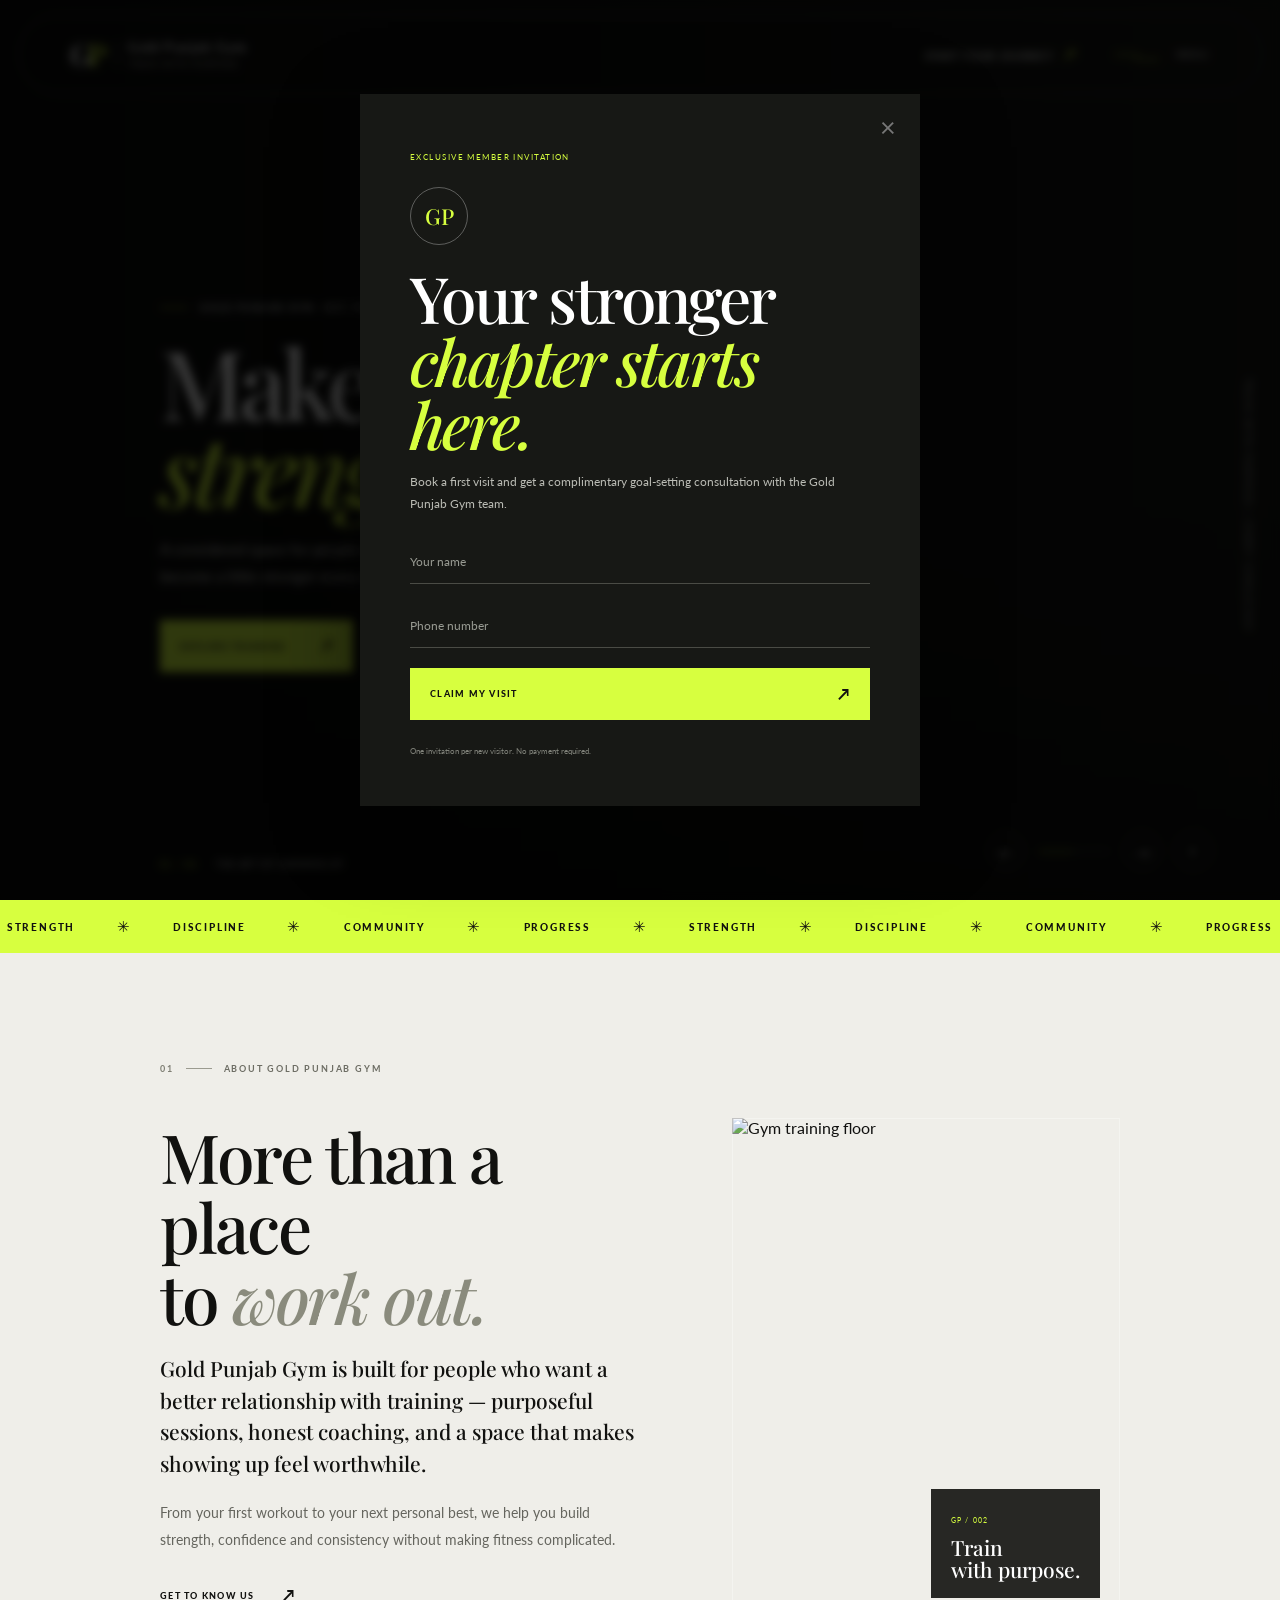
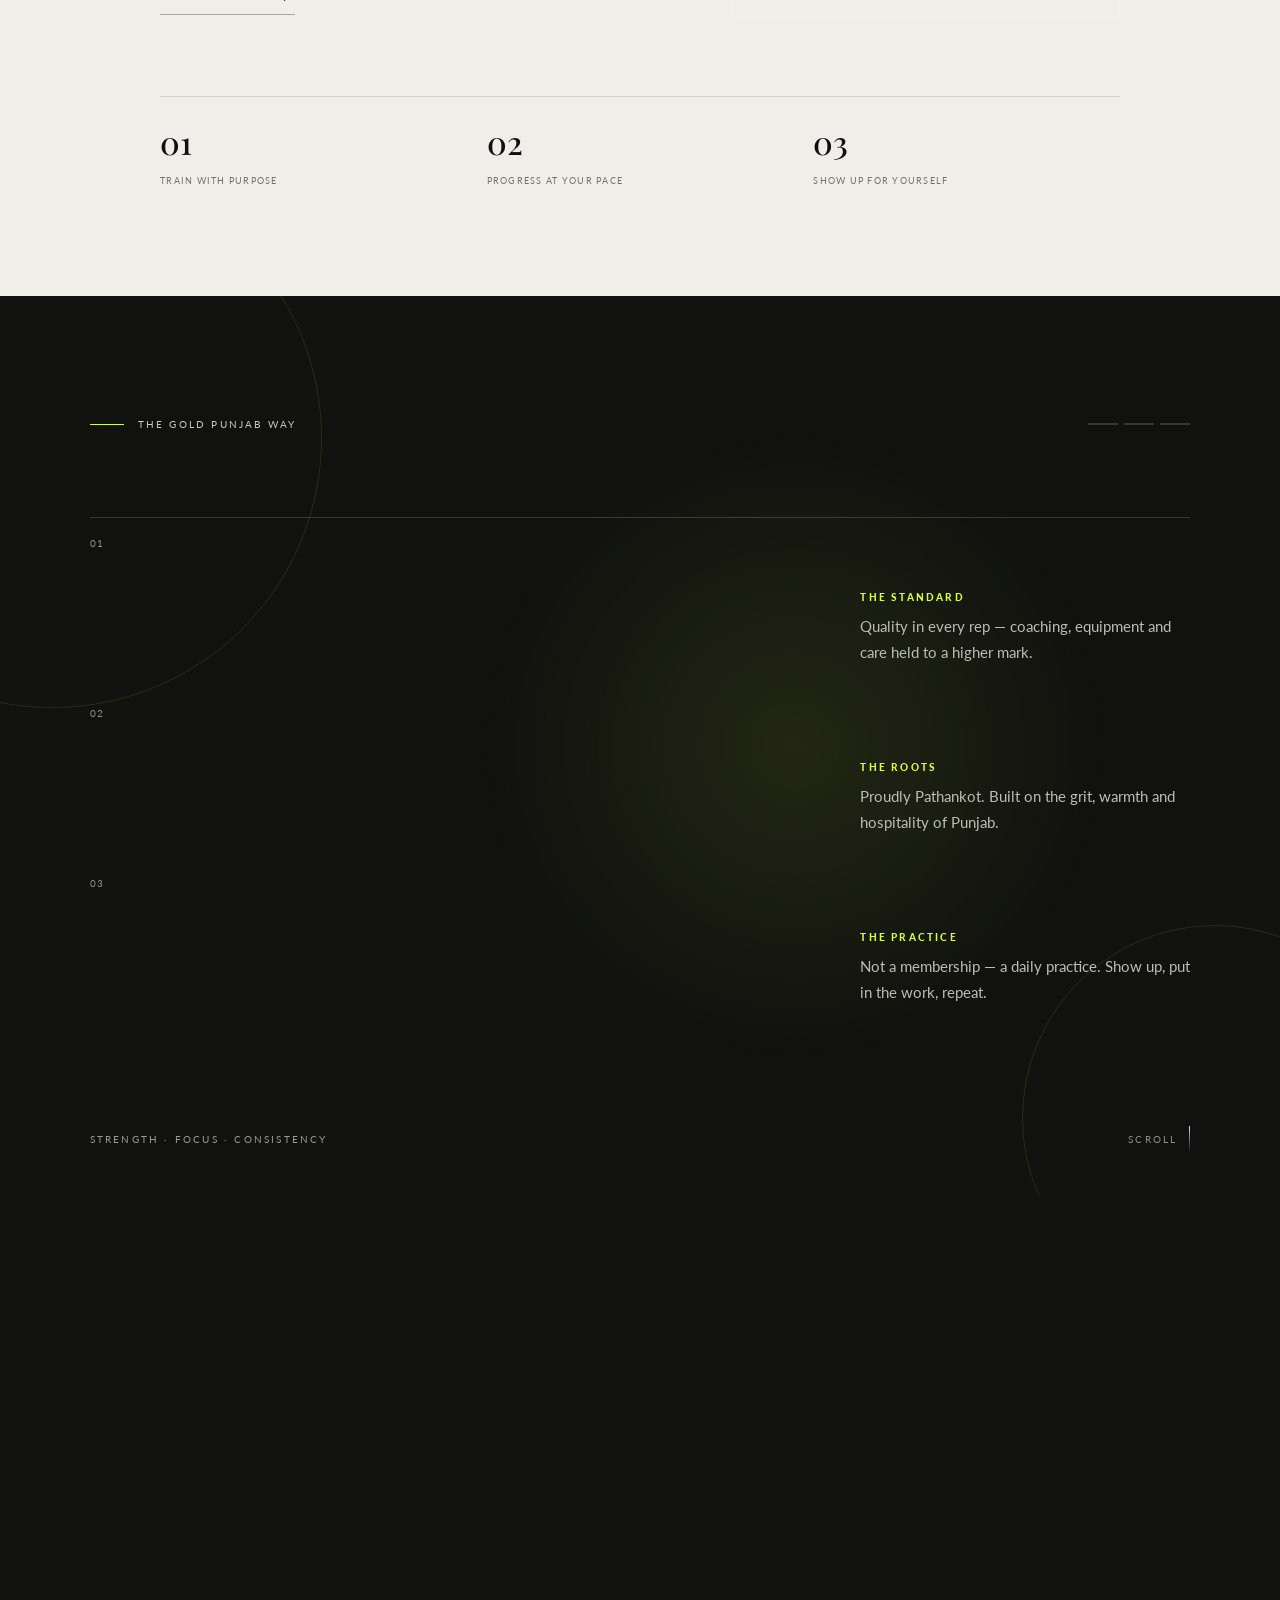
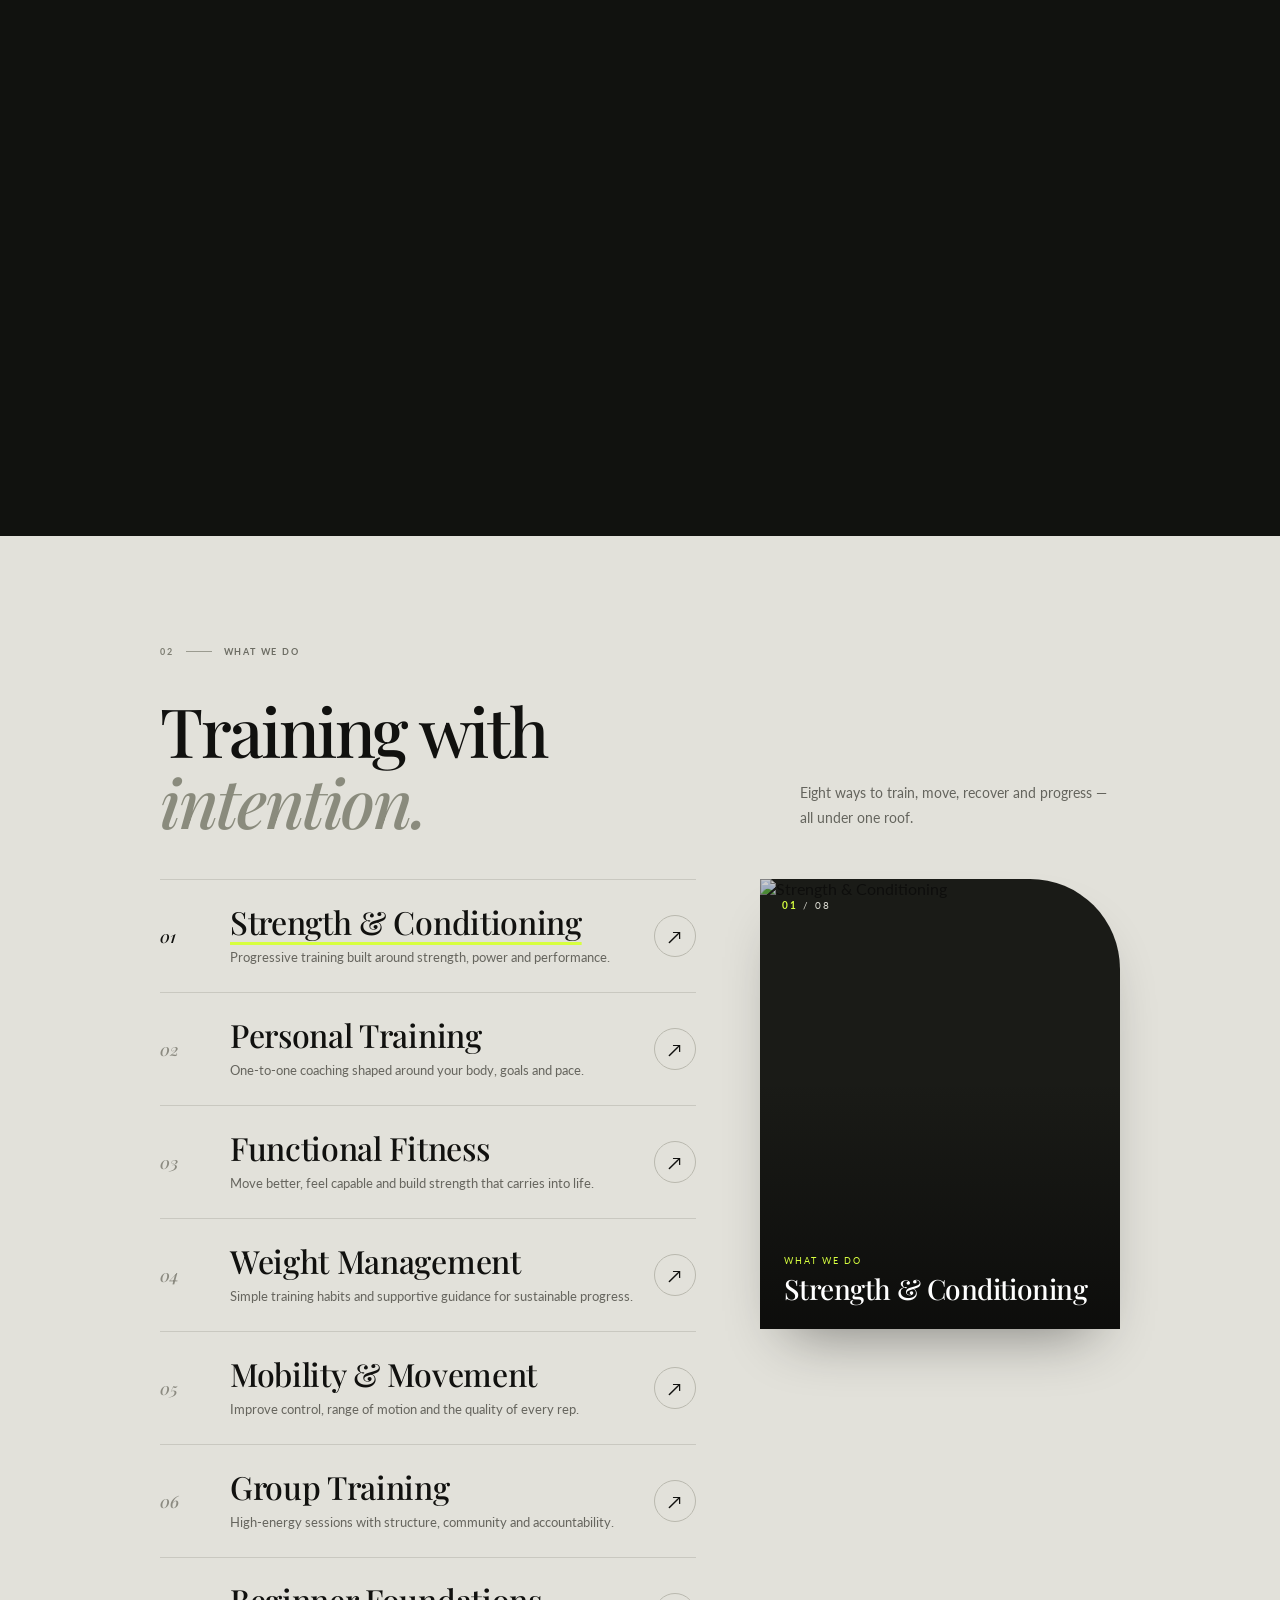
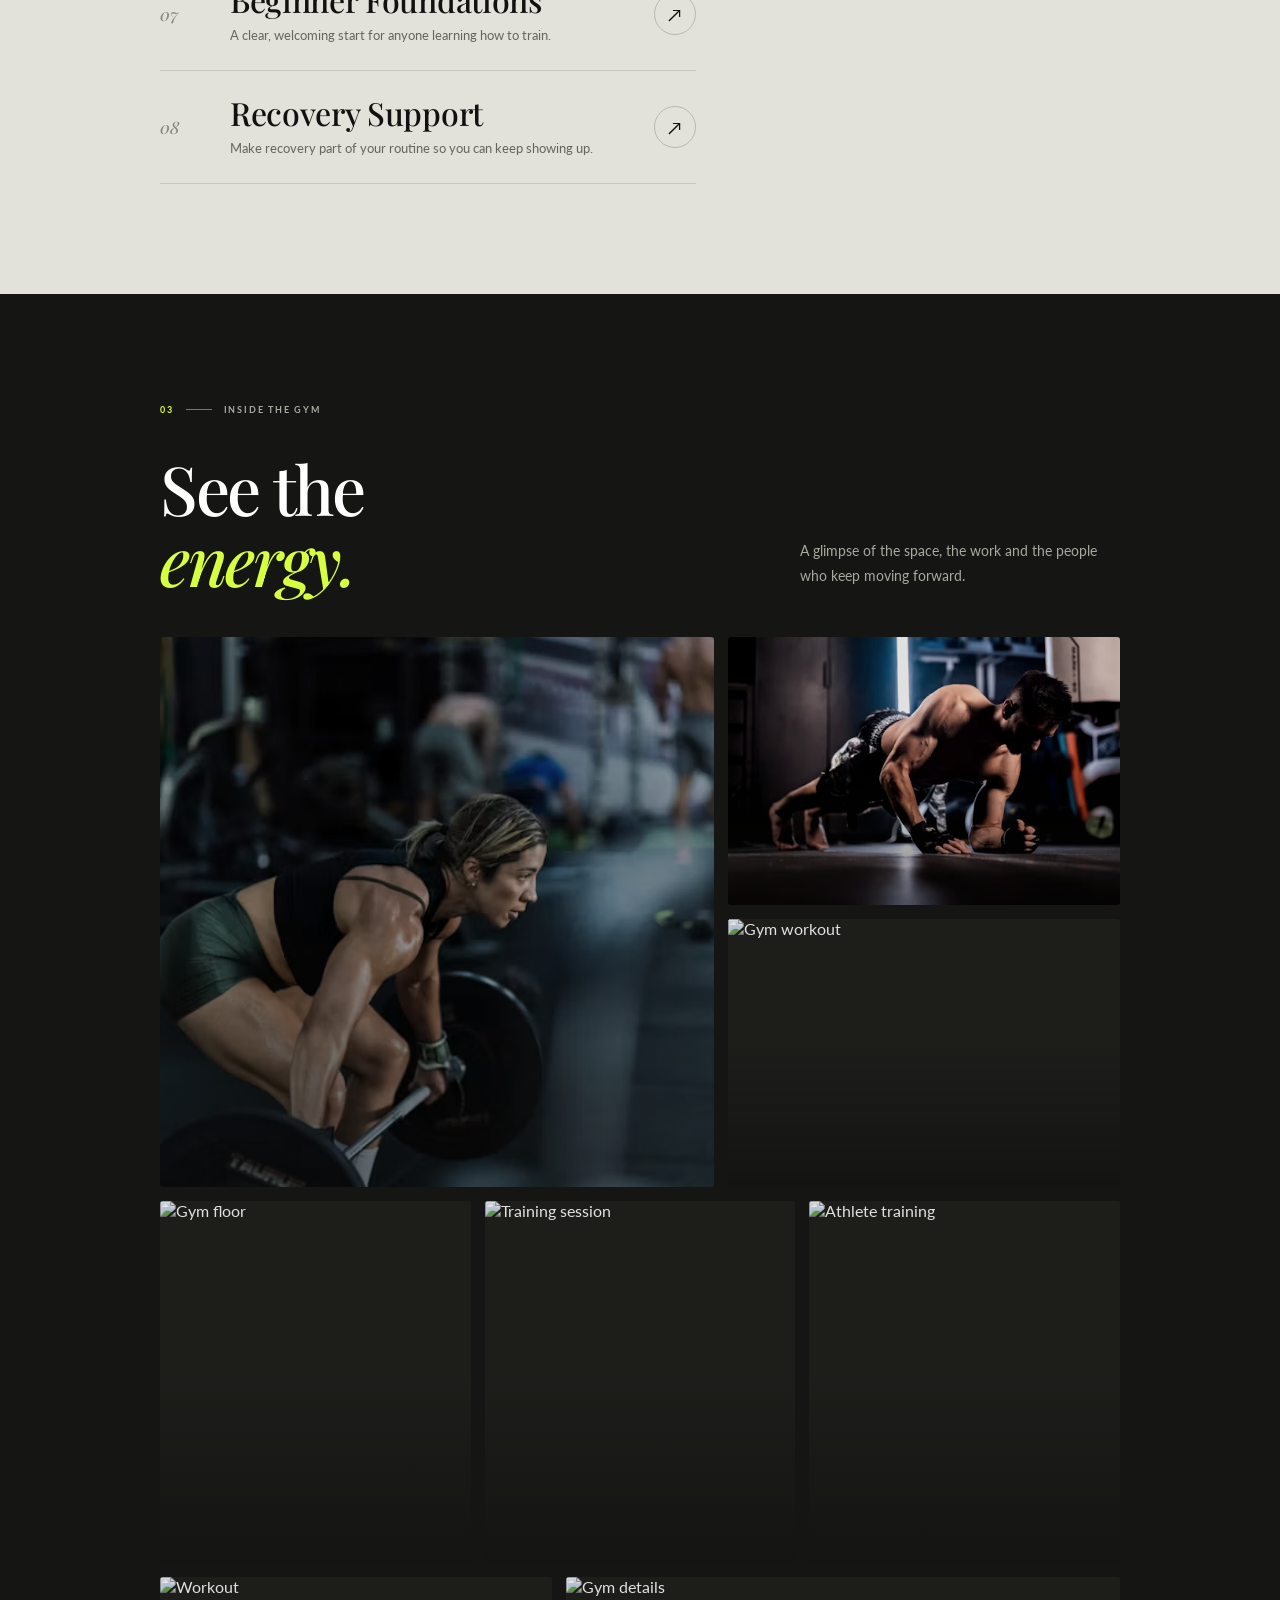
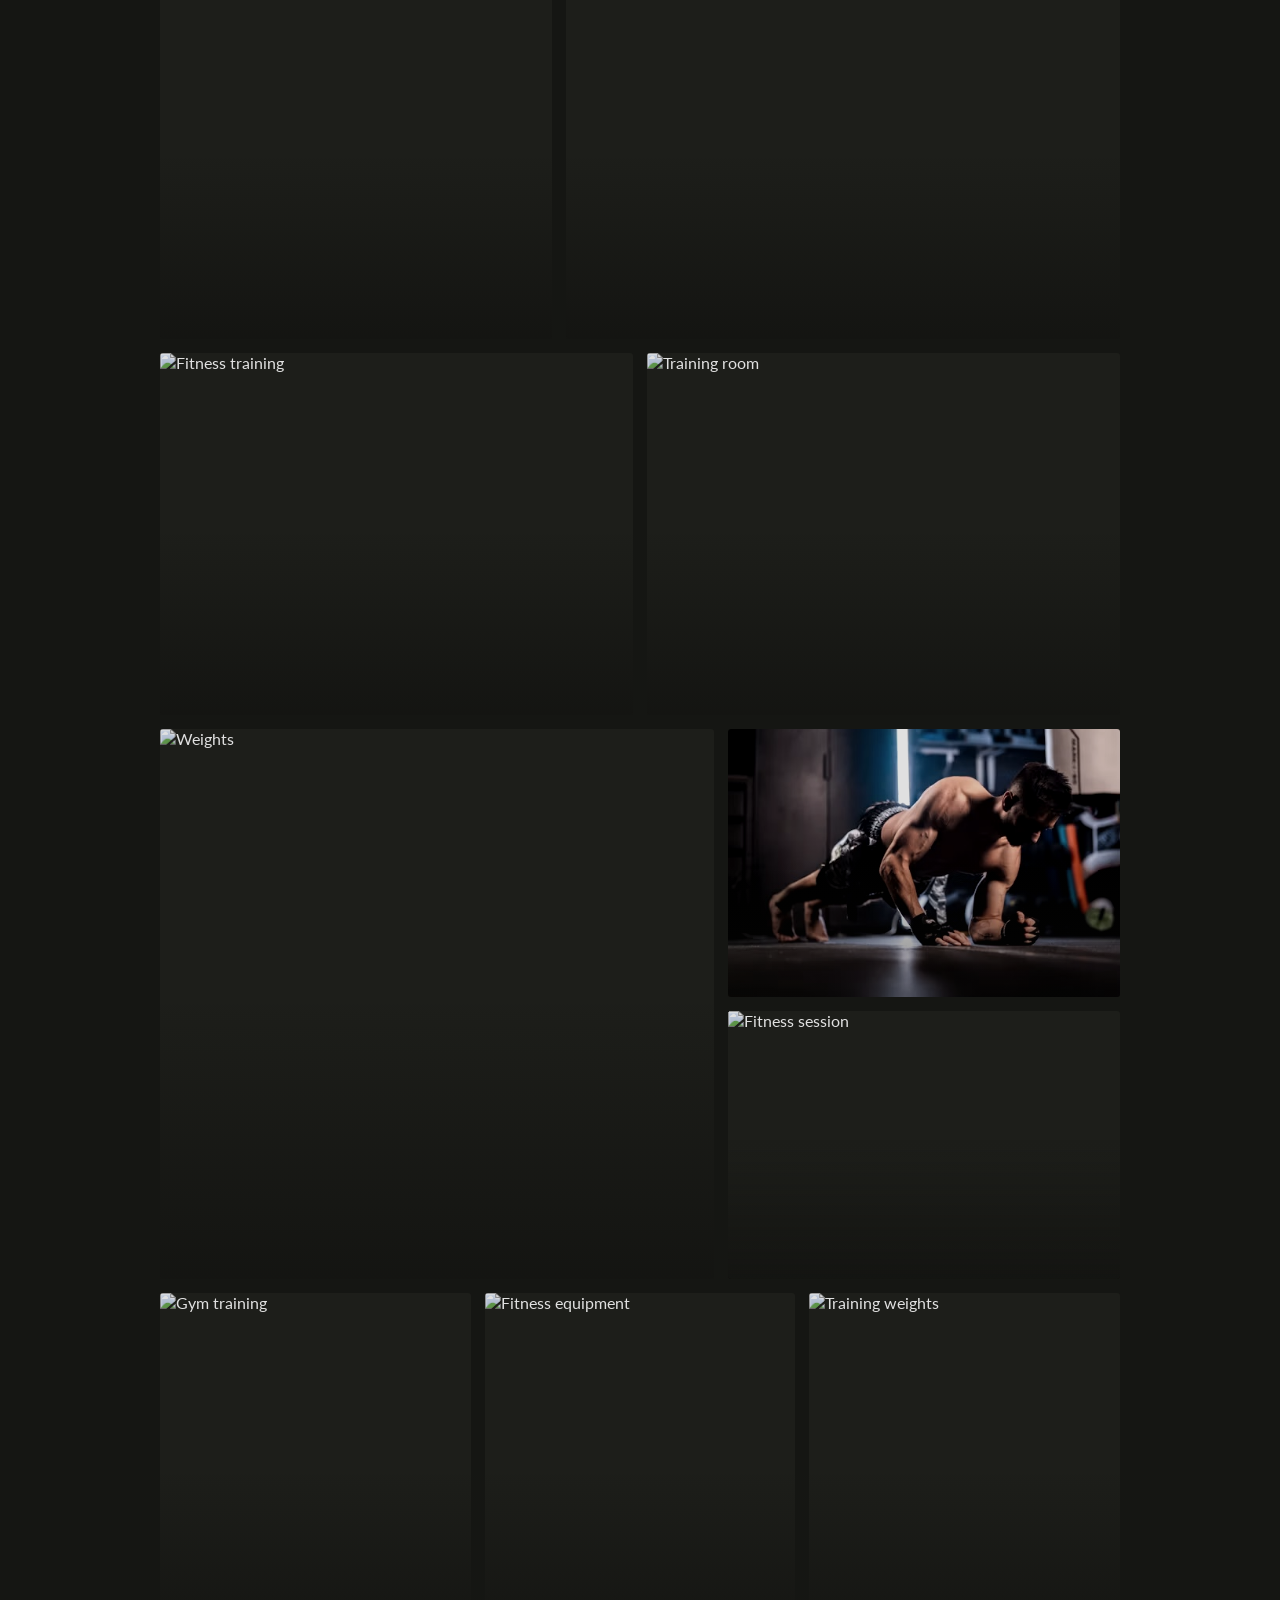
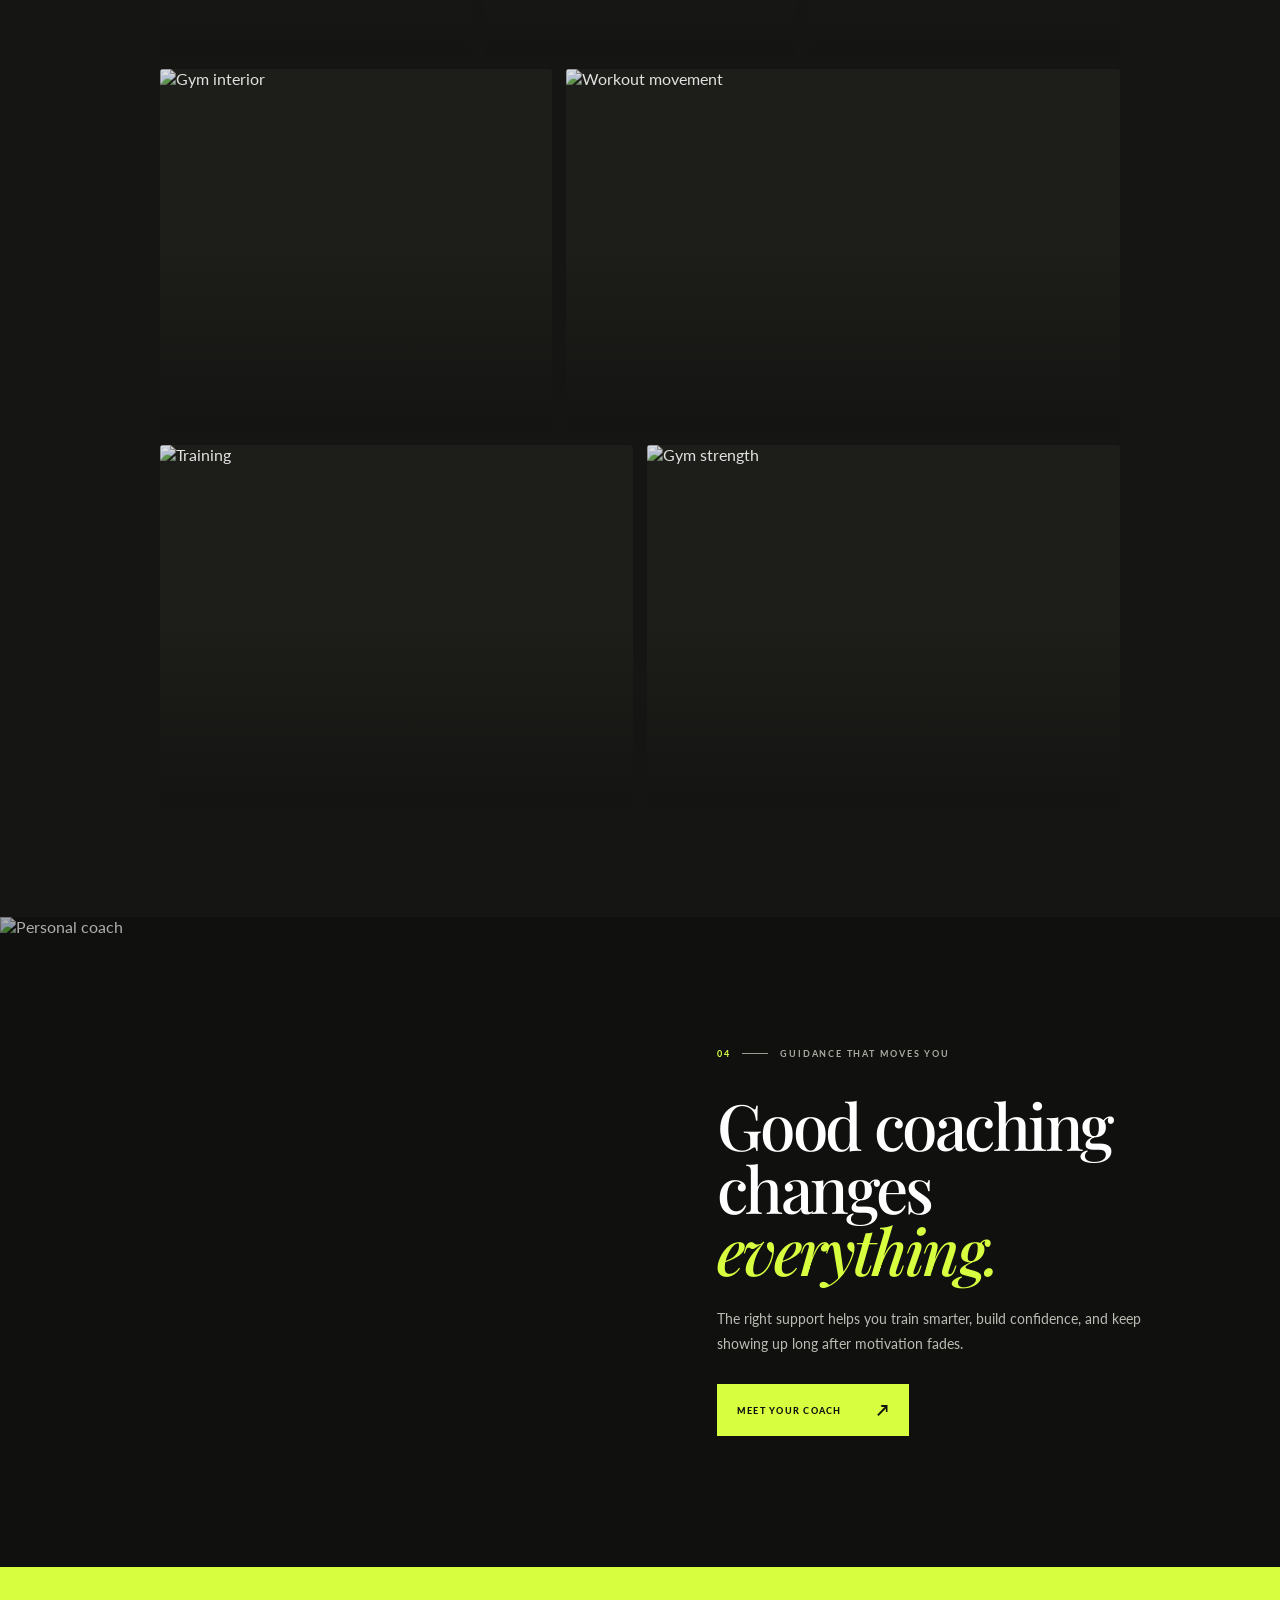
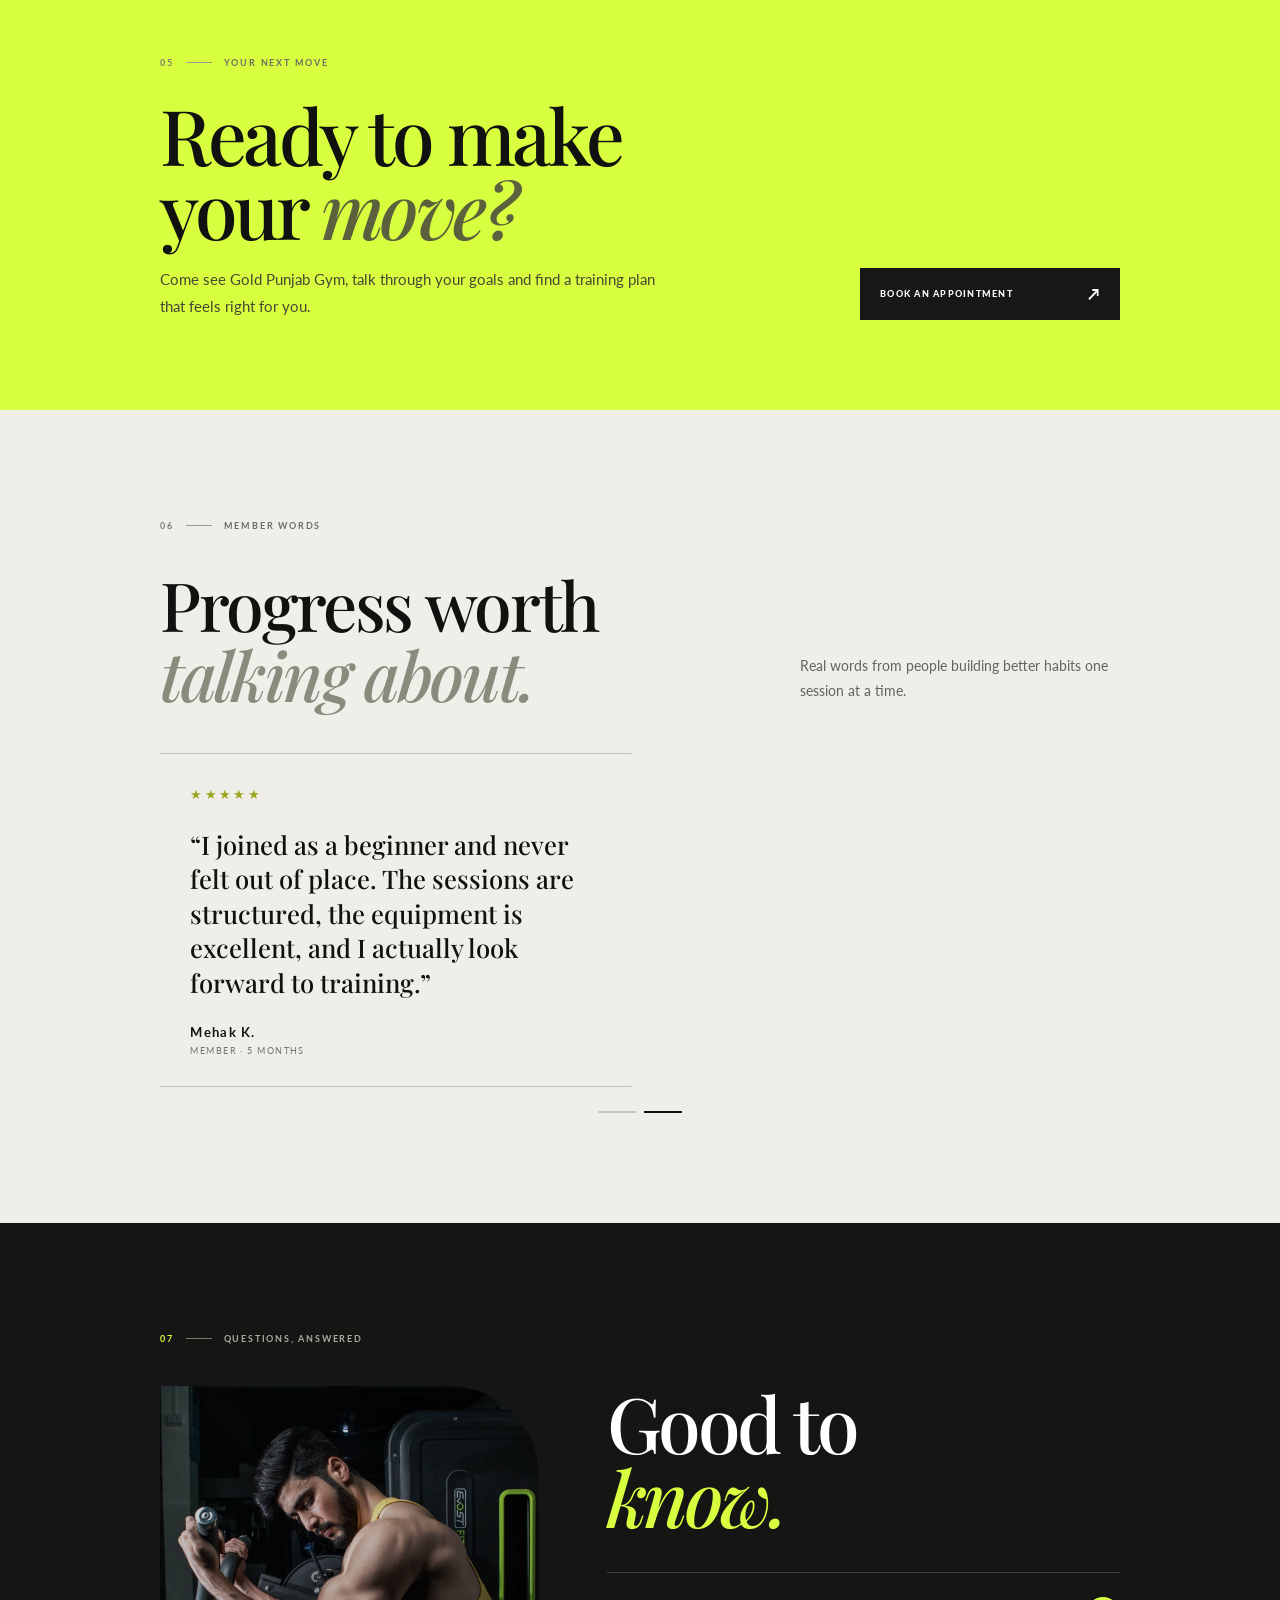
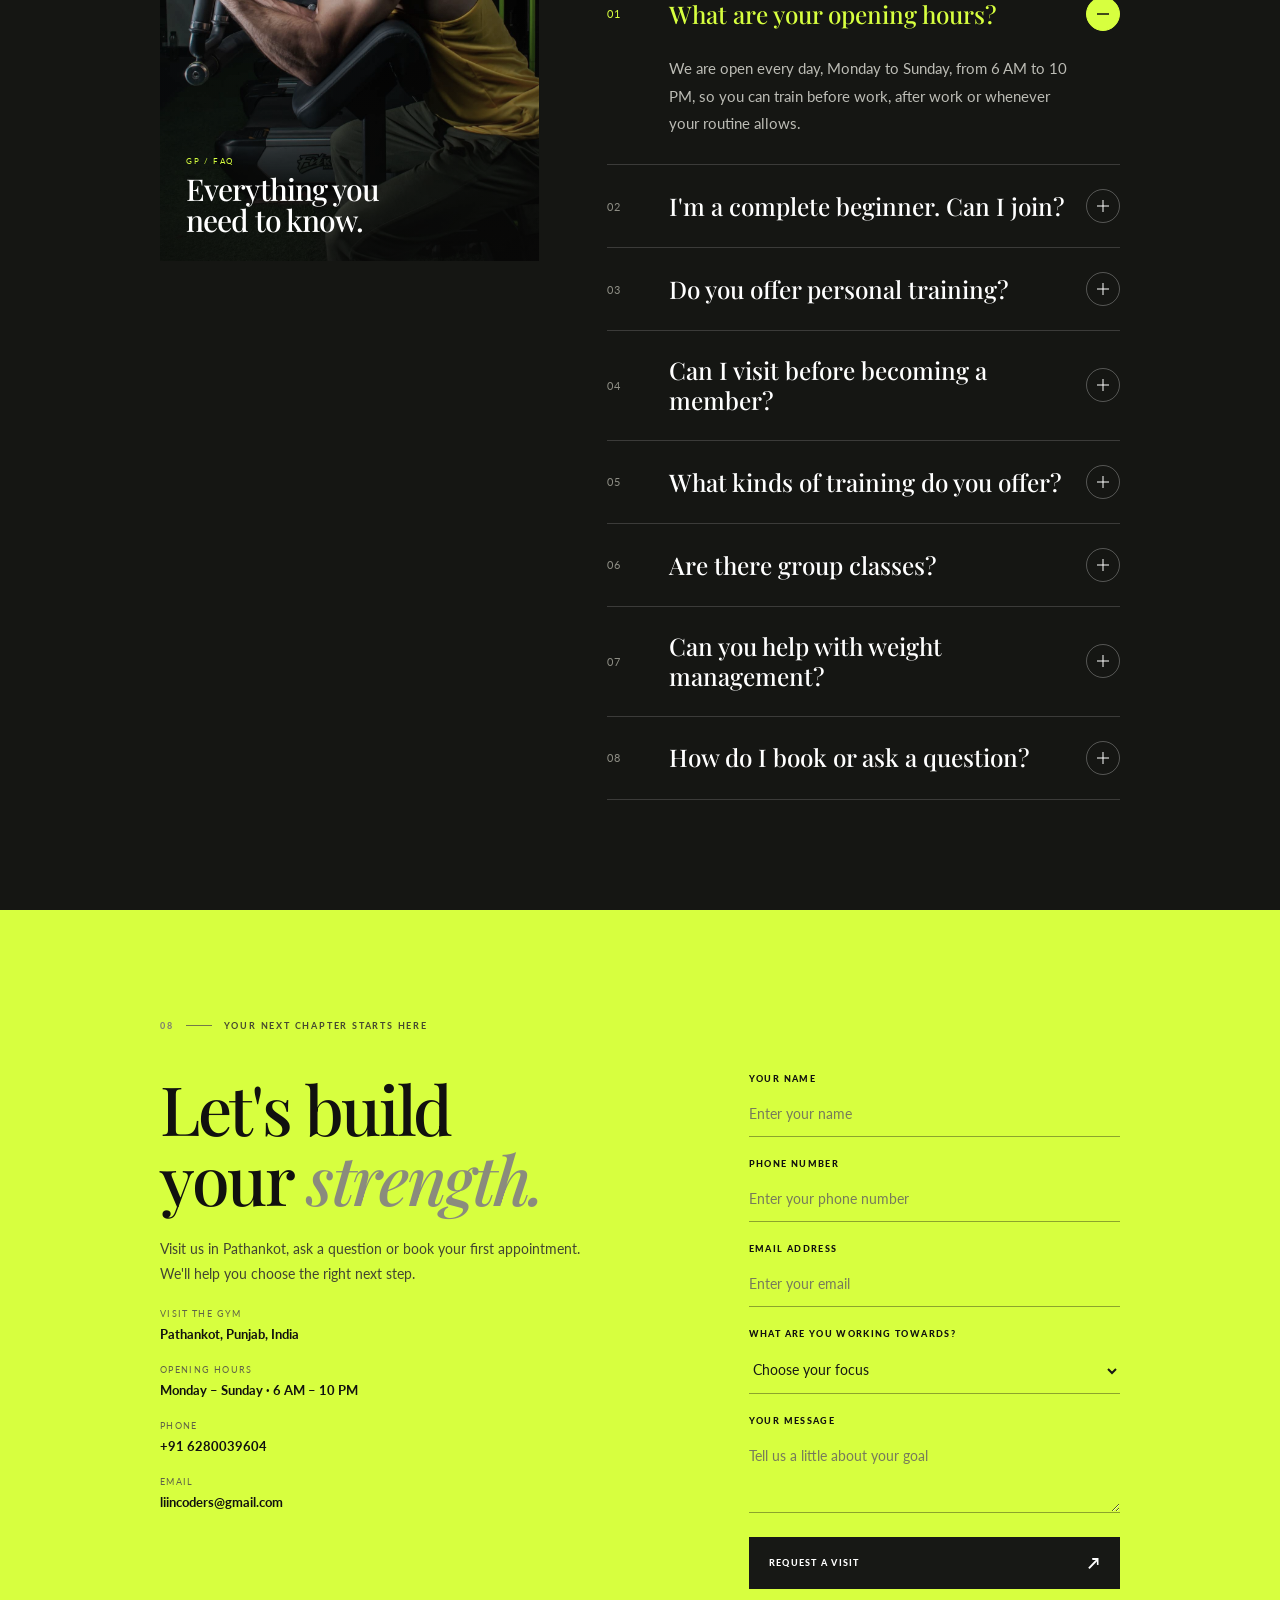
==== commit 855f7416: "image" ====
--- a/index.html
+++ b/index.html
@@ -493,7 +493,7 @@
                 </div>
               </div>
               <div class="faq-item"
-                data-image="imgs/gpg9.jpg">
+                data-image="imgs/gall05.avif">
                 <button class="faq-q" aria-expanded="false"><span class="faq-num">03</span><span class="faq-title">Do
                     you offer personal training?</span><i class="faq-icon"></i></button>
                 <div class="faq-a">
@@ -515,7 +515,7 @@
                 </div>
               </div>
               <div class="faq-item"
-                data-image="imgs/gpg5.jpg">
+                data-image="imgs/gall01.avif">
                 <button class="faq-q" aria-expanded="false"><span class="faq-num">05</span><span class="faq-title">What
                     kinds of training do you offer?</span><i class="faq-icon"></i></button>
                 <div class="faq-a">
@@ -537,7 +537,7 @@
                 </div>
               </div>
               <div class="faq-item"
-                data-image="imgs/gpg8.jpg">
+                data-image="imgs/gpg5.jpg">
                 <button class="faq-q" aria-expanded="false"><span class="faq-num">07</span><span class="faq-title">Can
                     you help with weight management?</span><i class="faq-icon"></i></button>
                 <div class="faq-a">
@@ -548,7 +548,7 @@
                 </div>
               </div>
               <div class="faq-item"
-                data-image="imgs/gpg9.jpg">
+                data-image="imgs/gall02.avif">
                 <button class="faq-q" aria-expanded="false"><span class="faq-num">08</span><span class="faq-title">How
                     do I book or ask a question?</span><i class="faq-icon"></i></button>
                 <div class="faq-a">
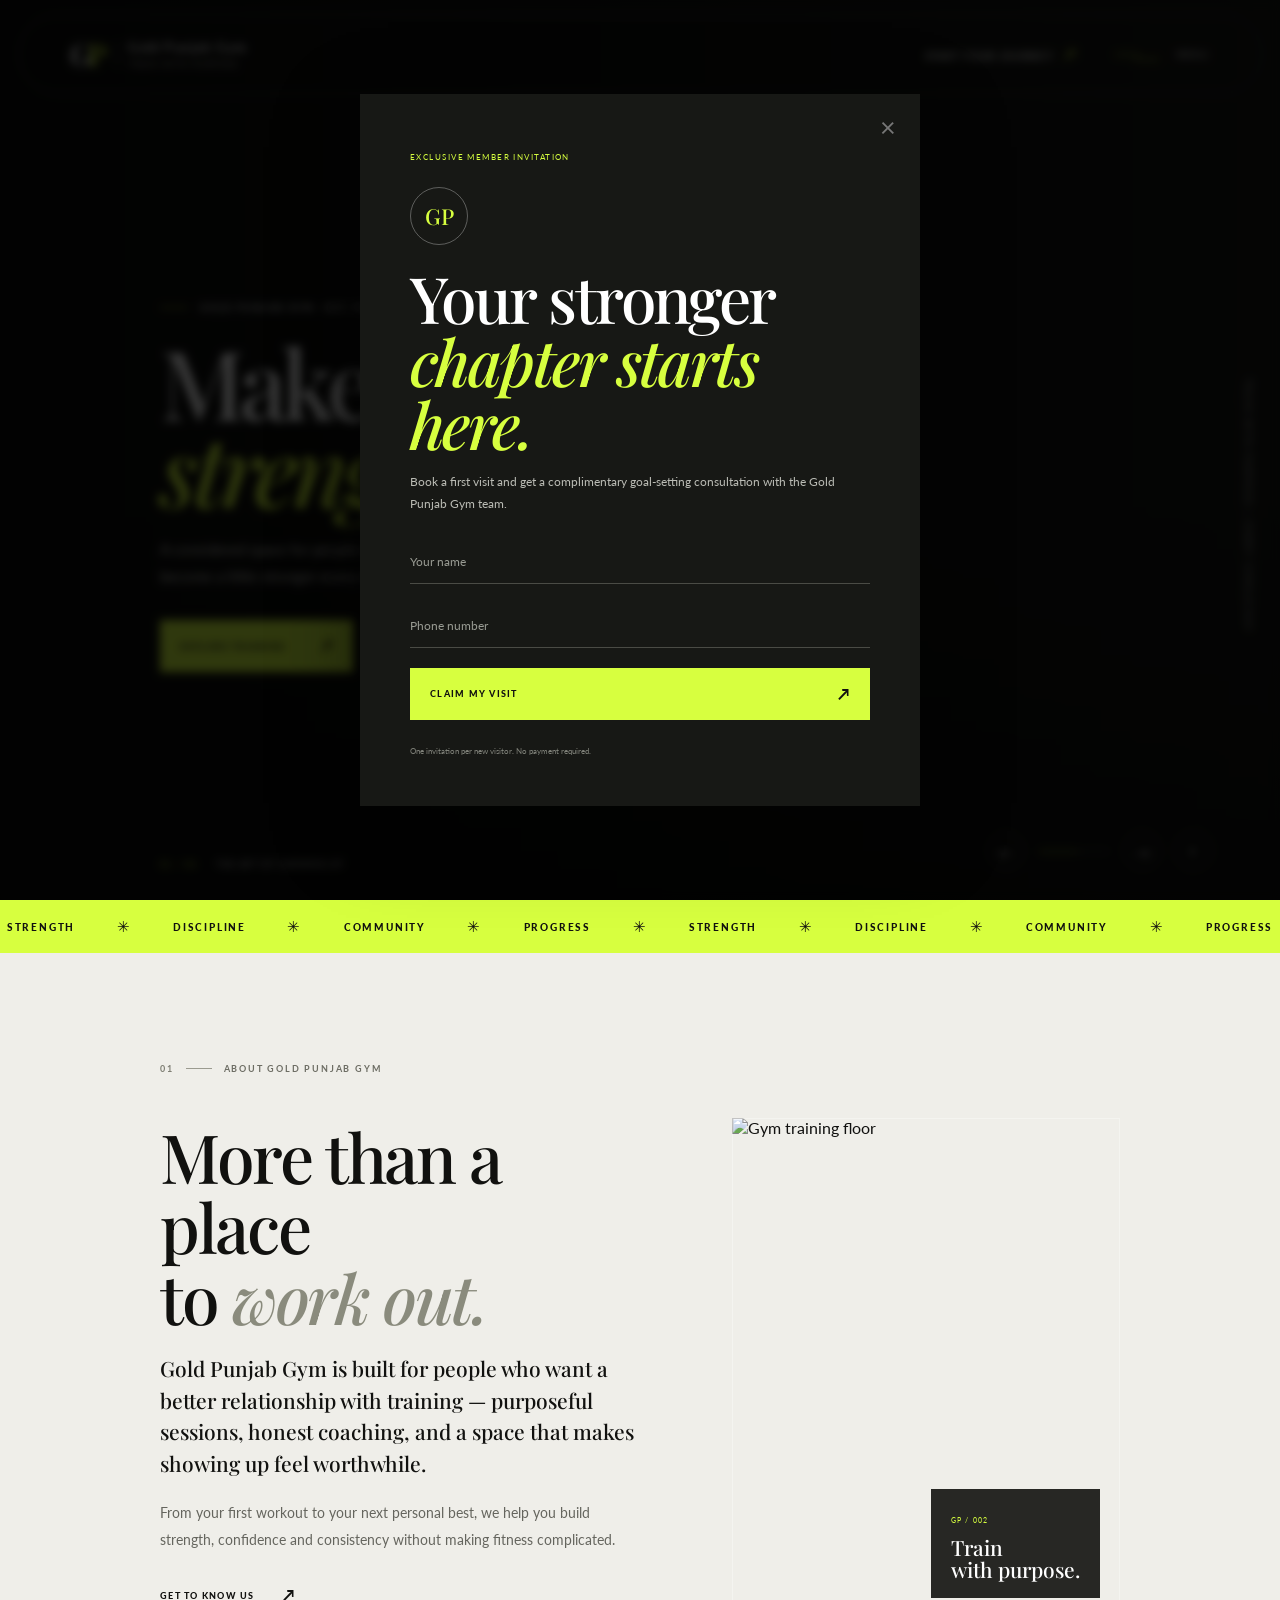
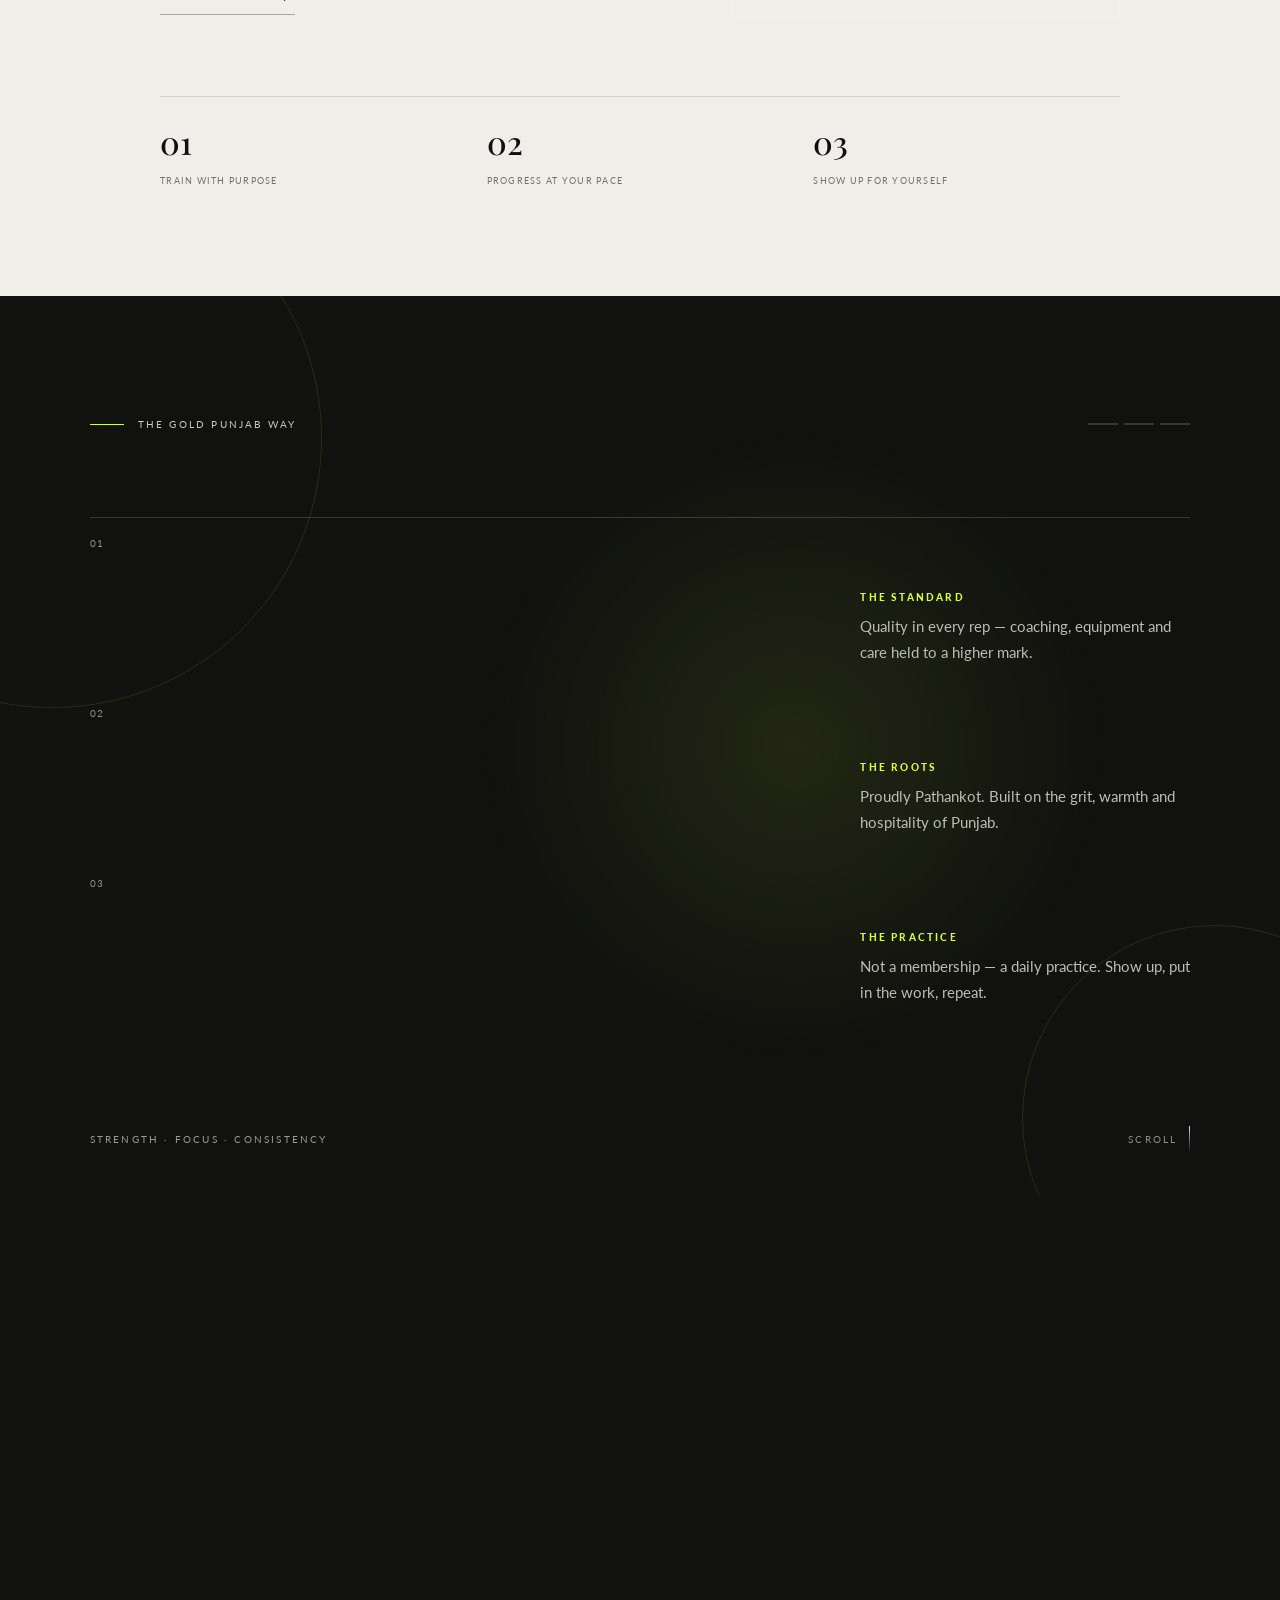
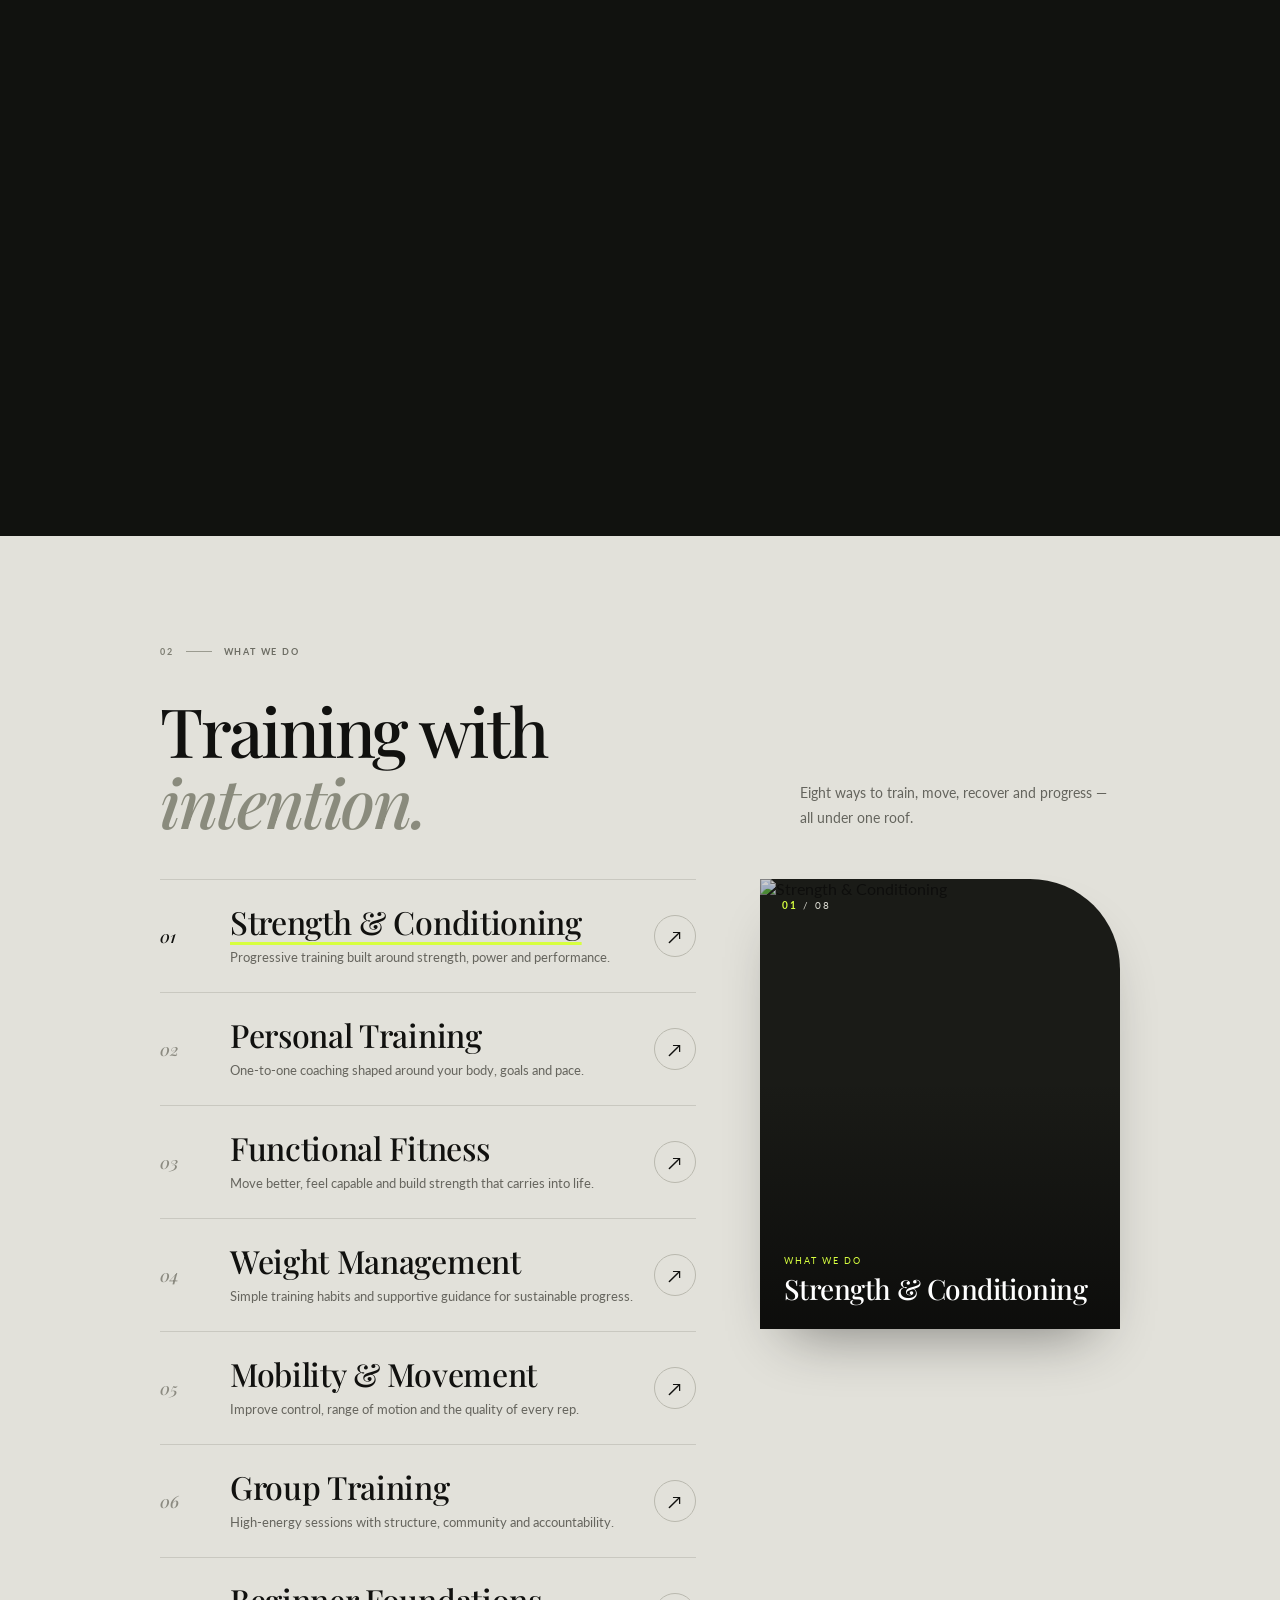
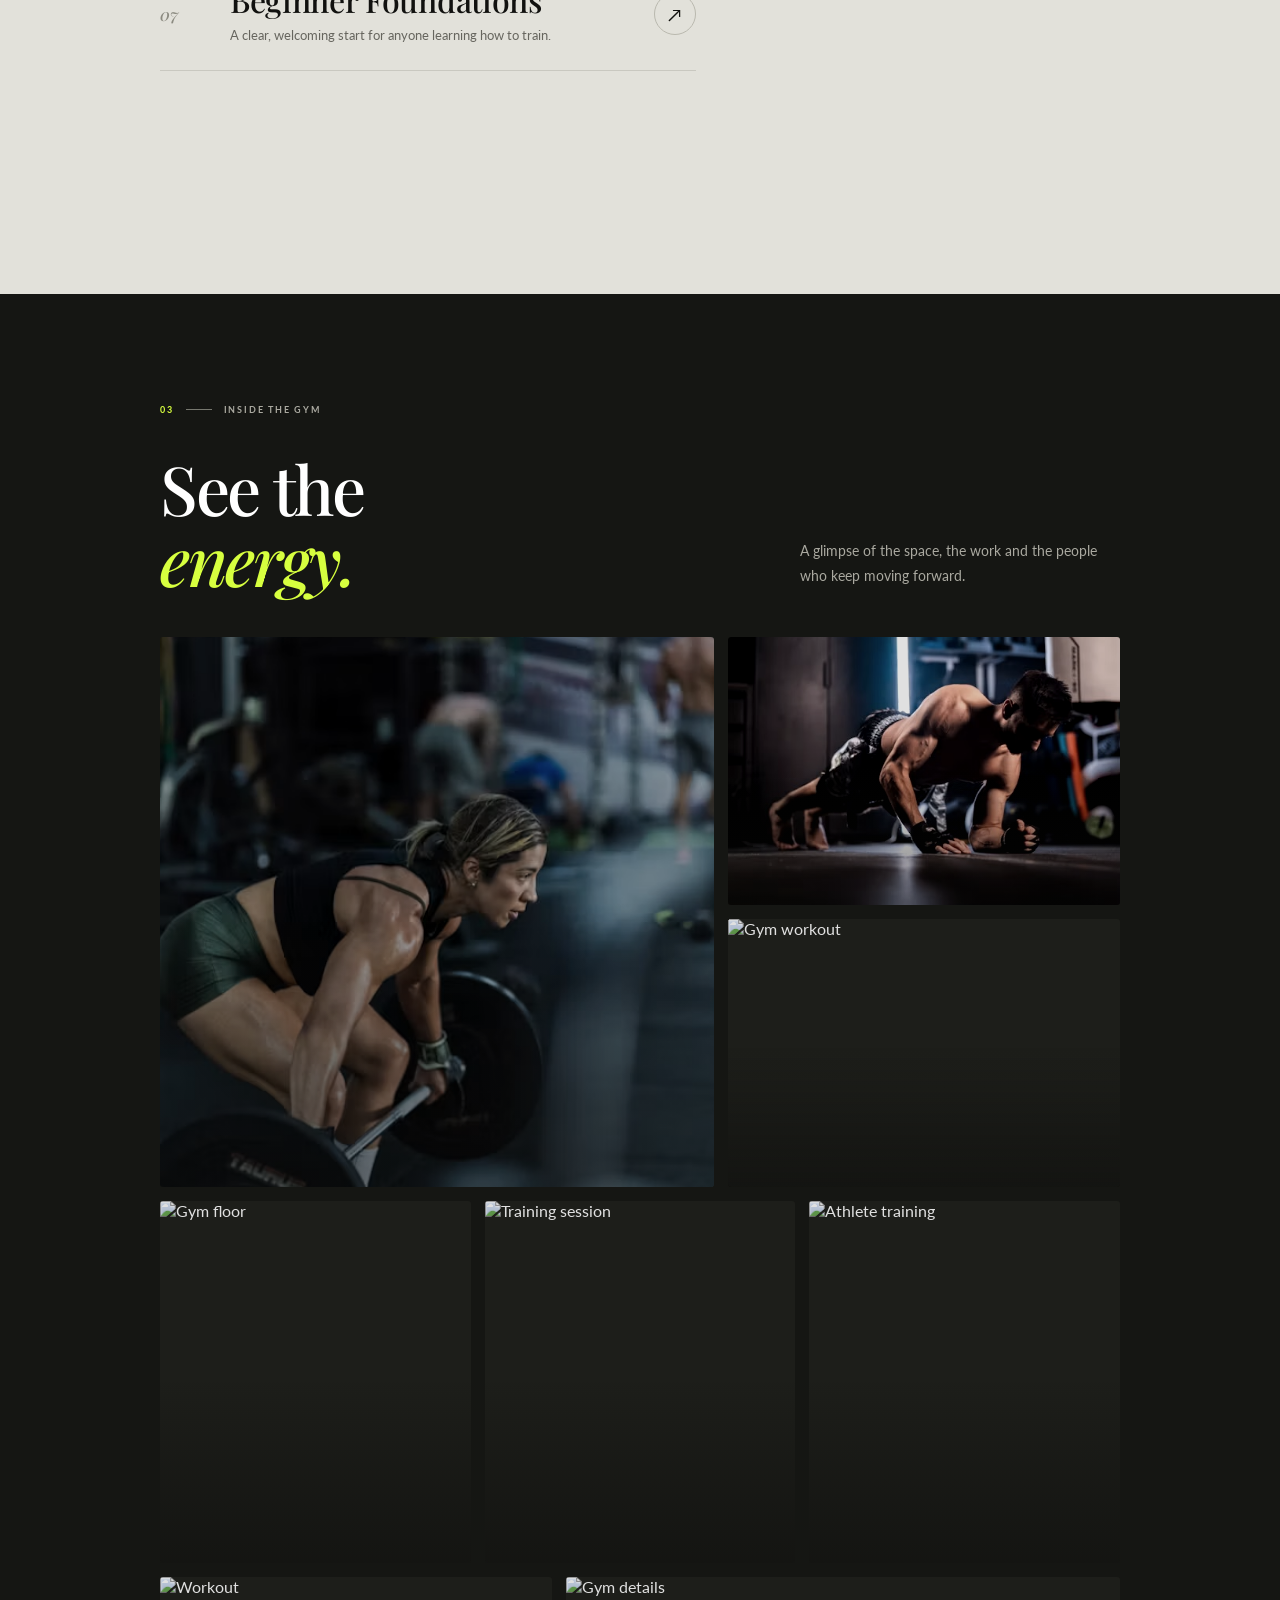
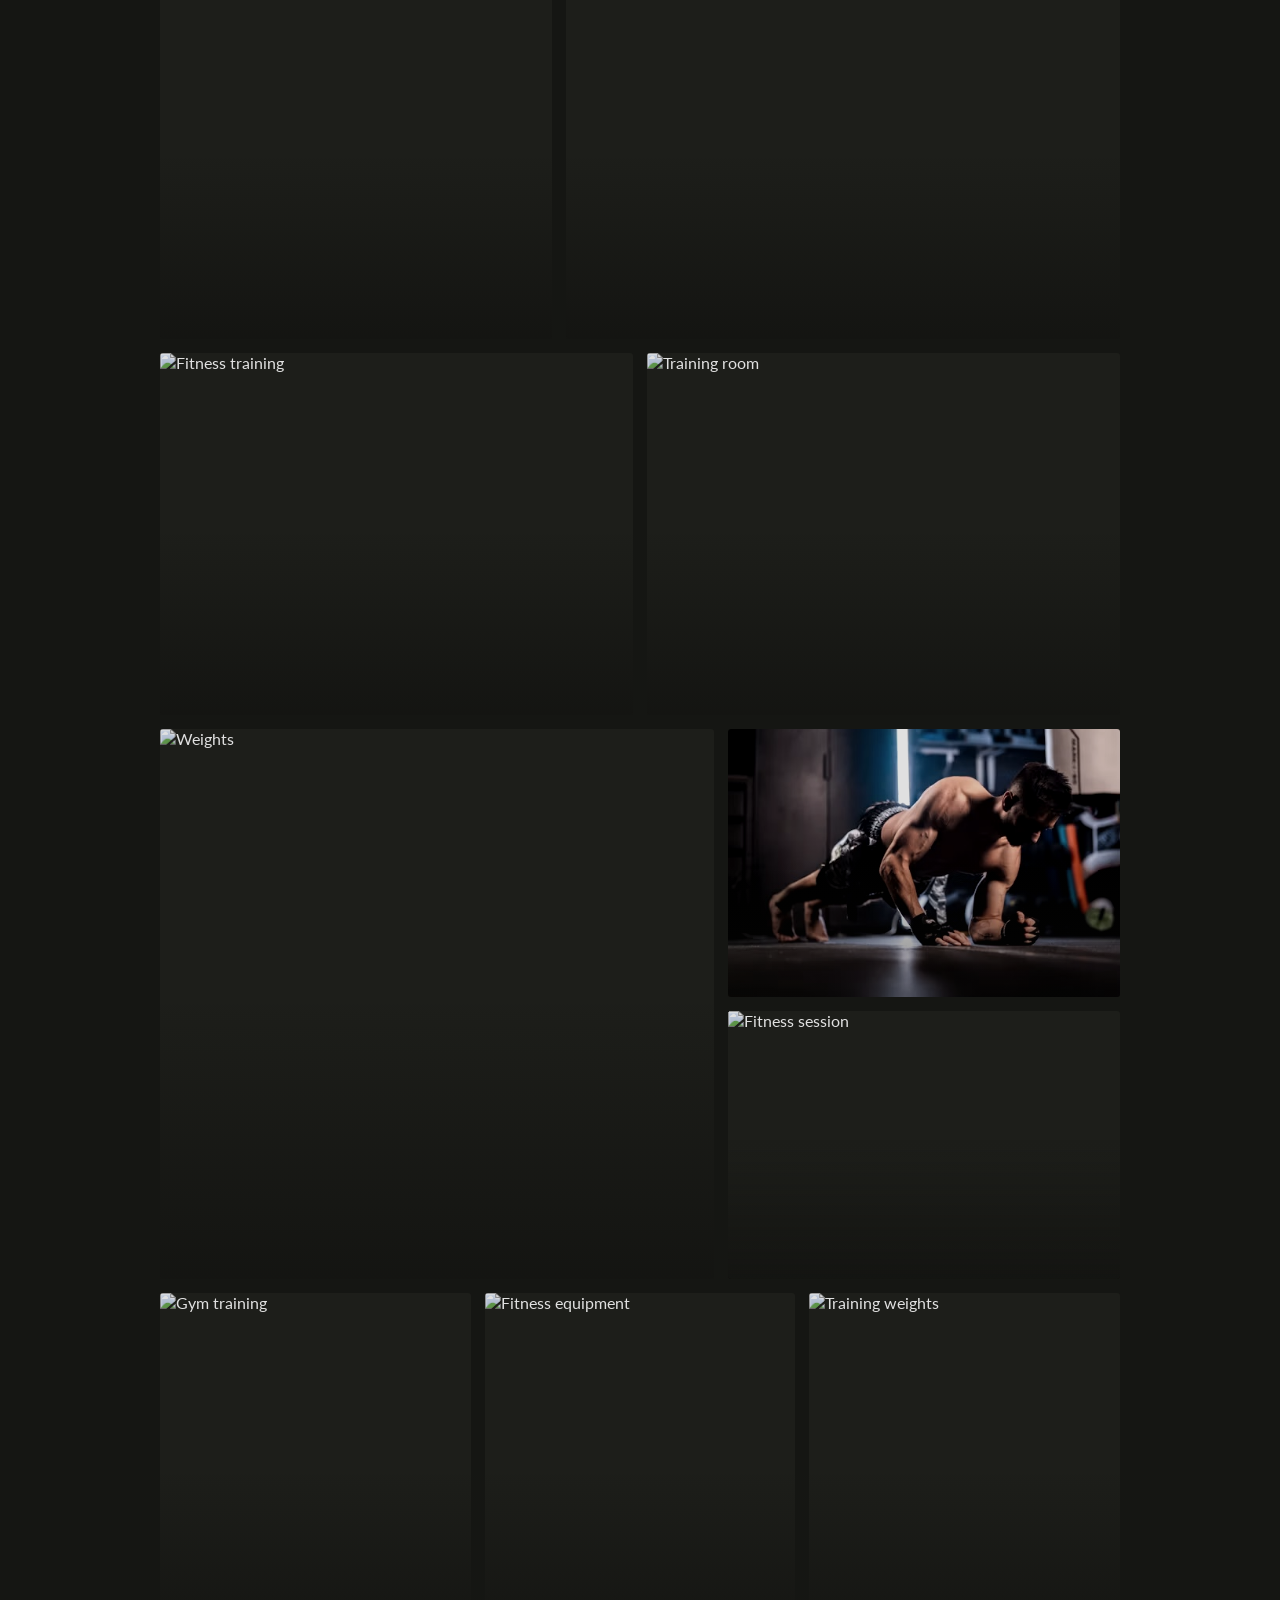
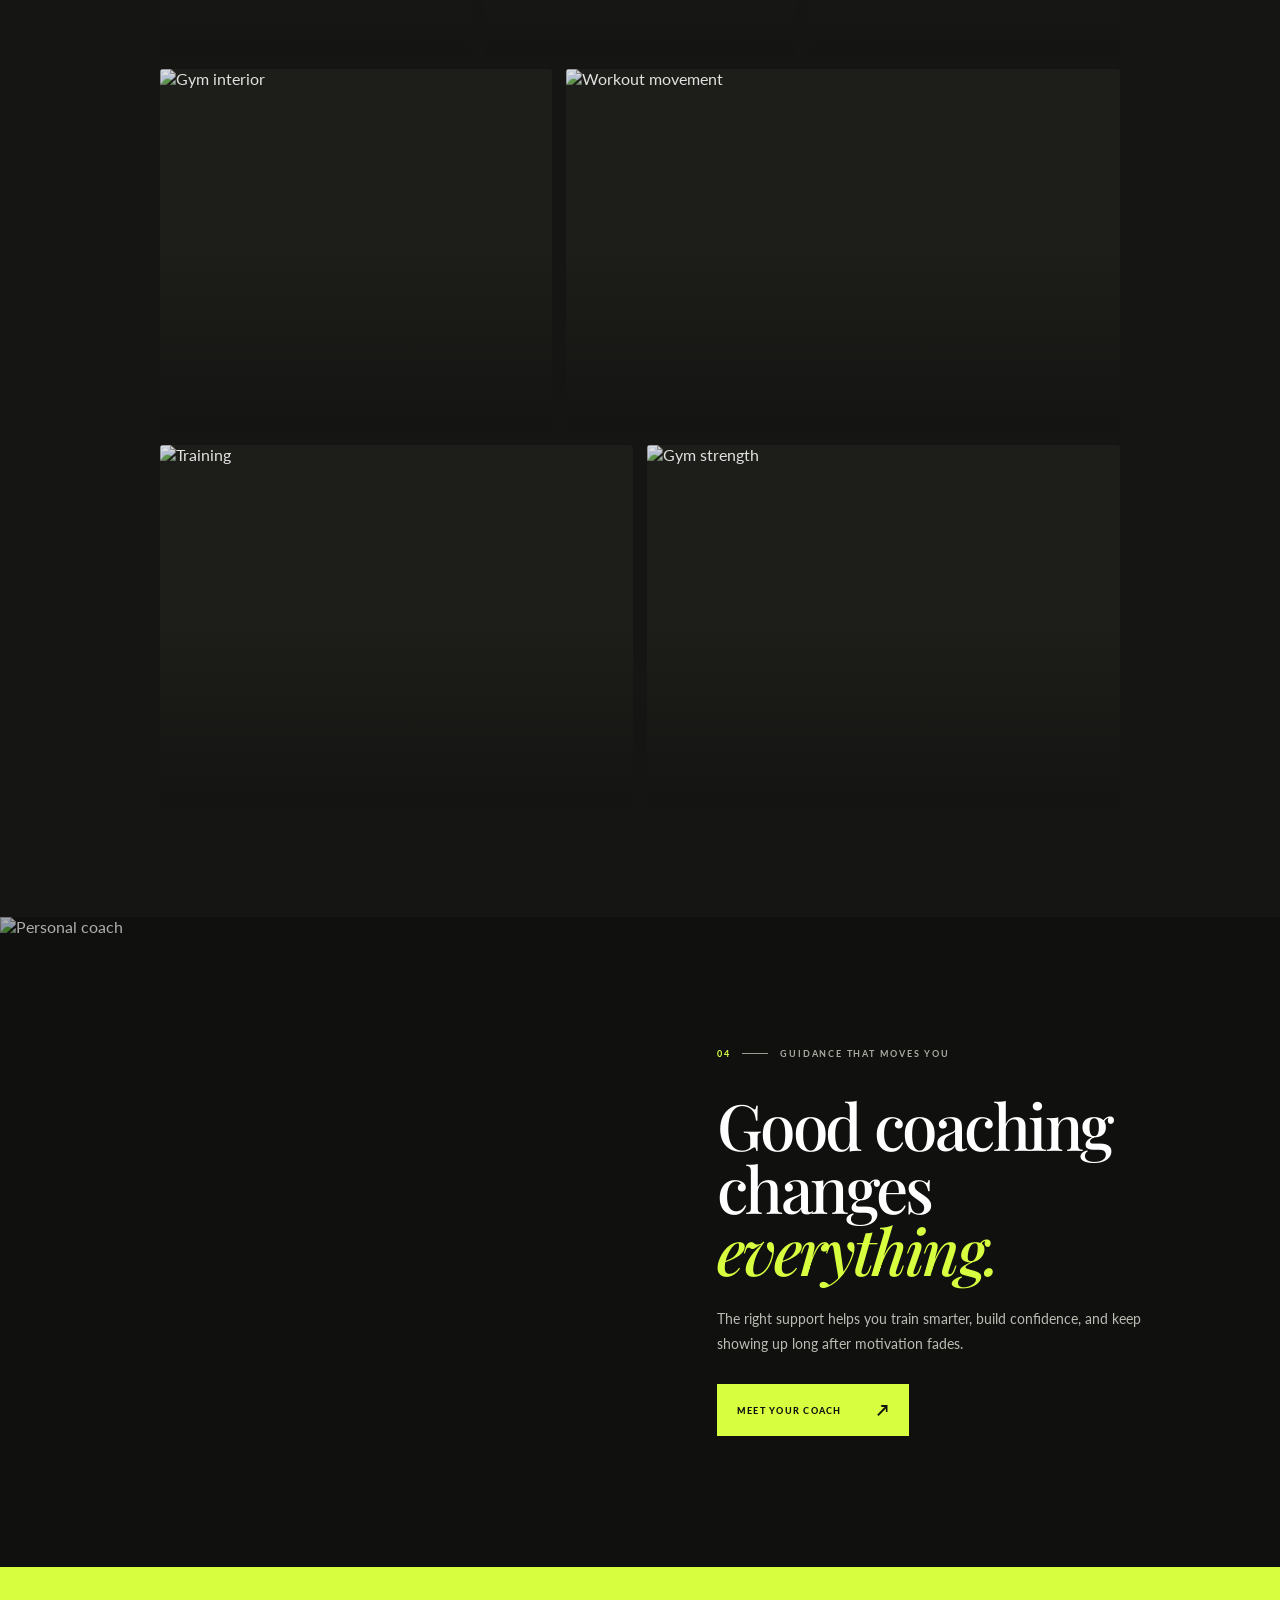
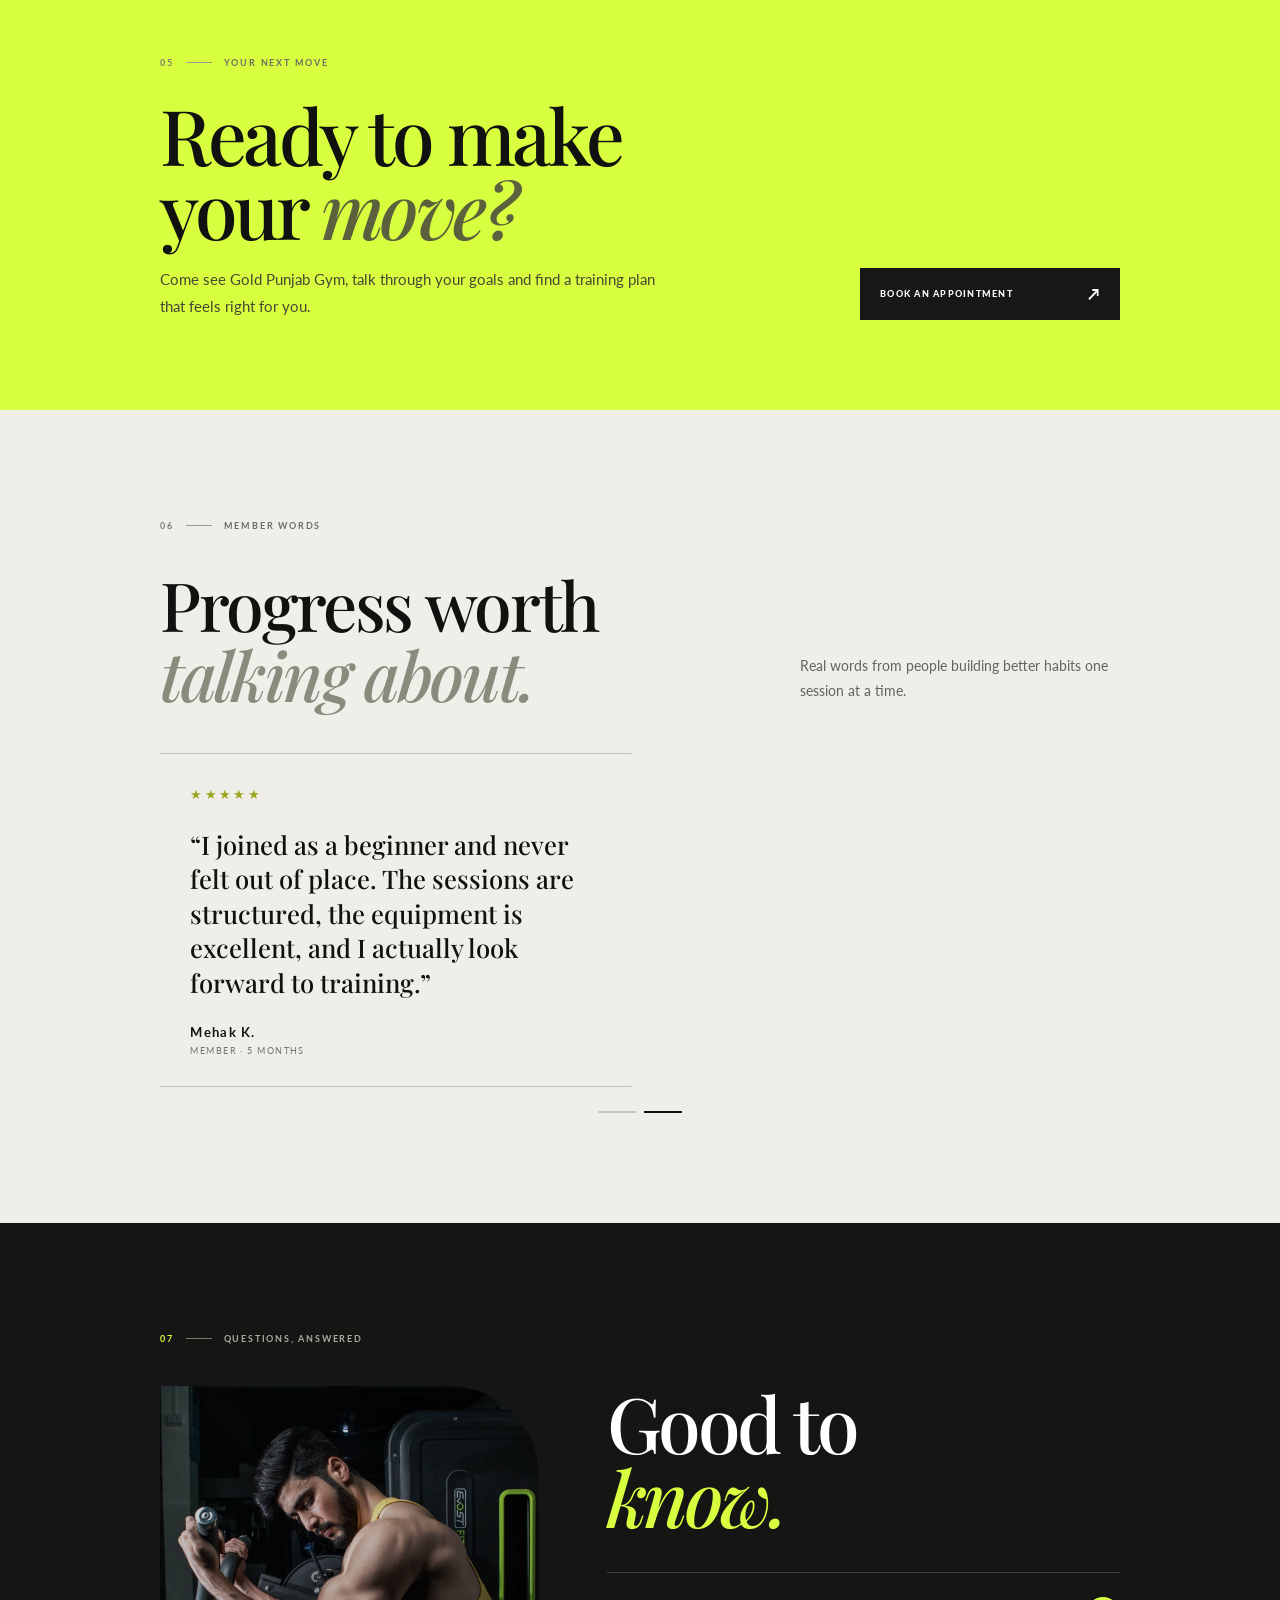
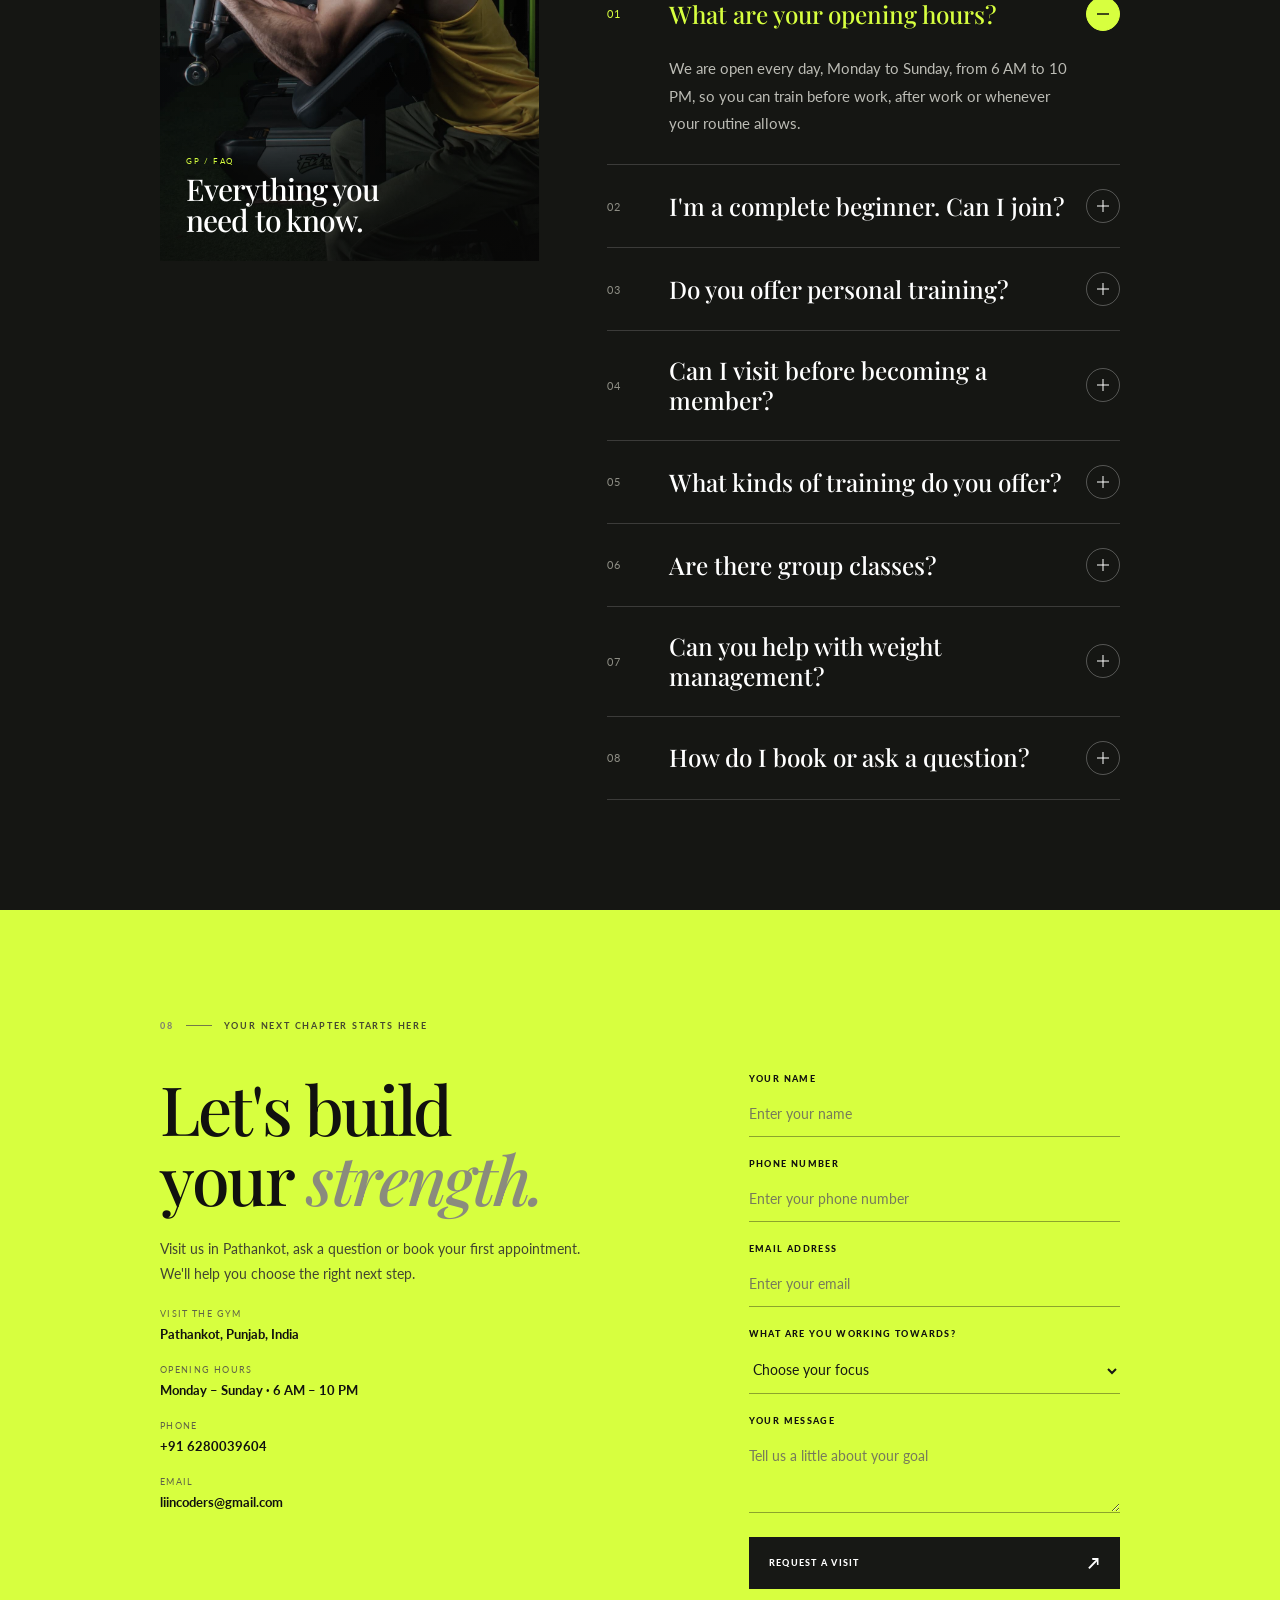
==== commit 32bae69d: "footer link update" ====
--- a/index.html
+++ b/index.html
@@ -620,7 +620,7 @@
         <div class="ft-col">
           <h4>EXPLORE</h4><a href="#home">Home</a><a href="#about">About us</a><a href="#services">Services</a><a
             href="#gallery">Gallery</a><a href="#testimonials">Testimonials</a><a href="#faq">FAQs</a><a
-            href="#contact">Contact</a>
+            href="contact.html">Contact</a>
         </div>
         <div class="ft-col">
           <h4>TRAINING</h4><a href="#services">Strength &amp; Conditioning</a><a href="#services">Personal
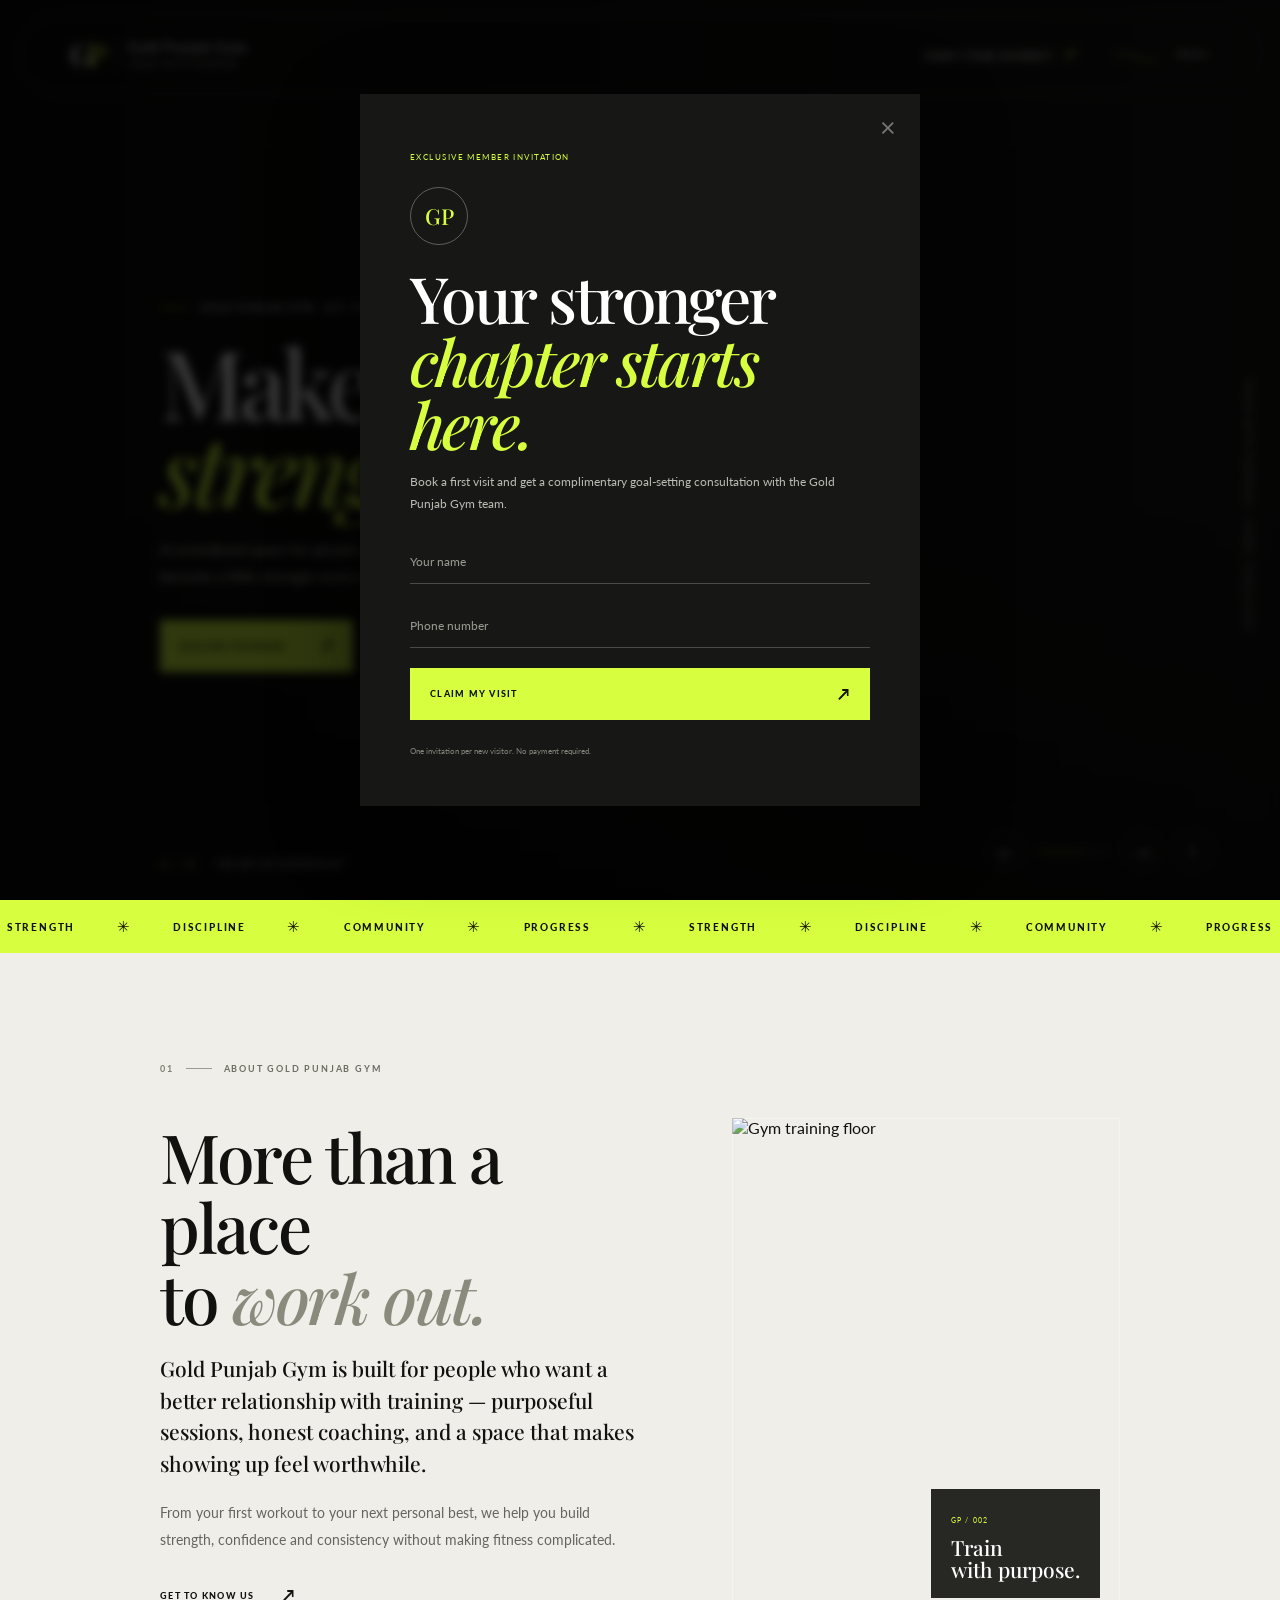
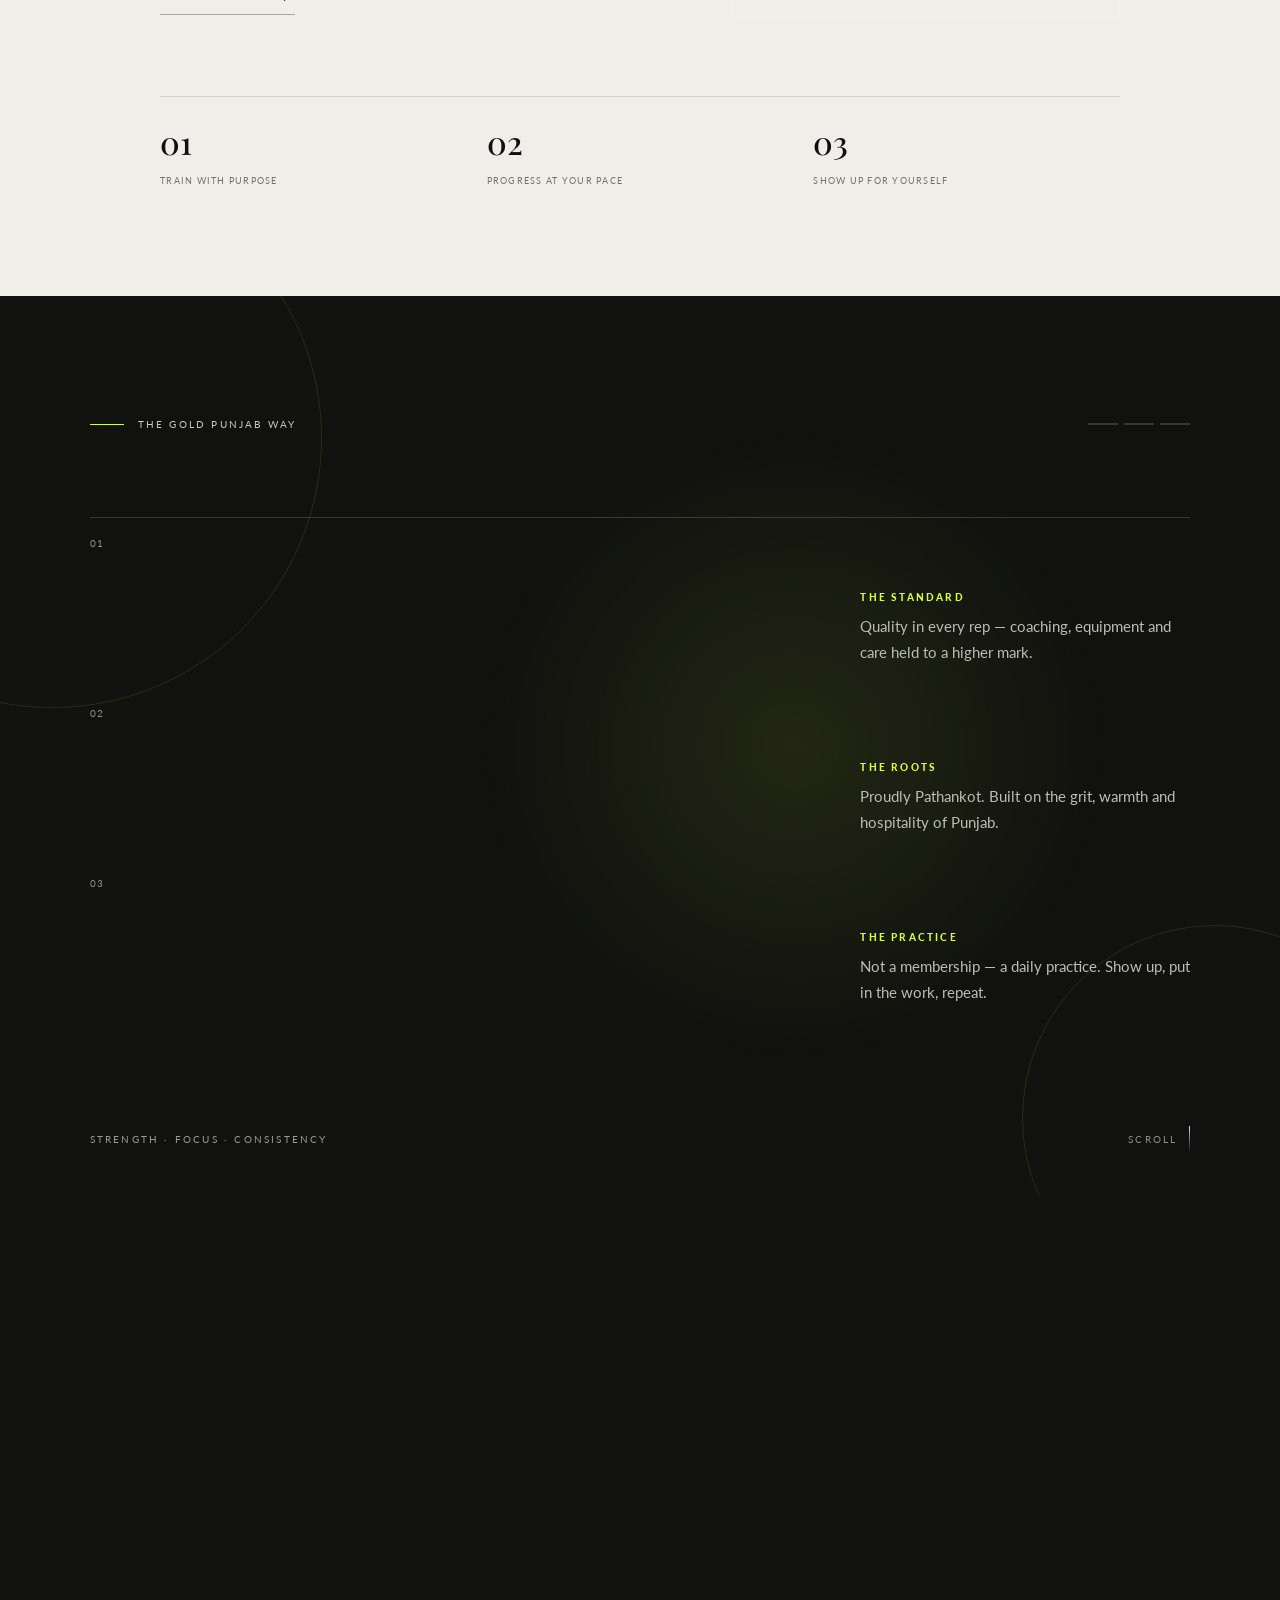
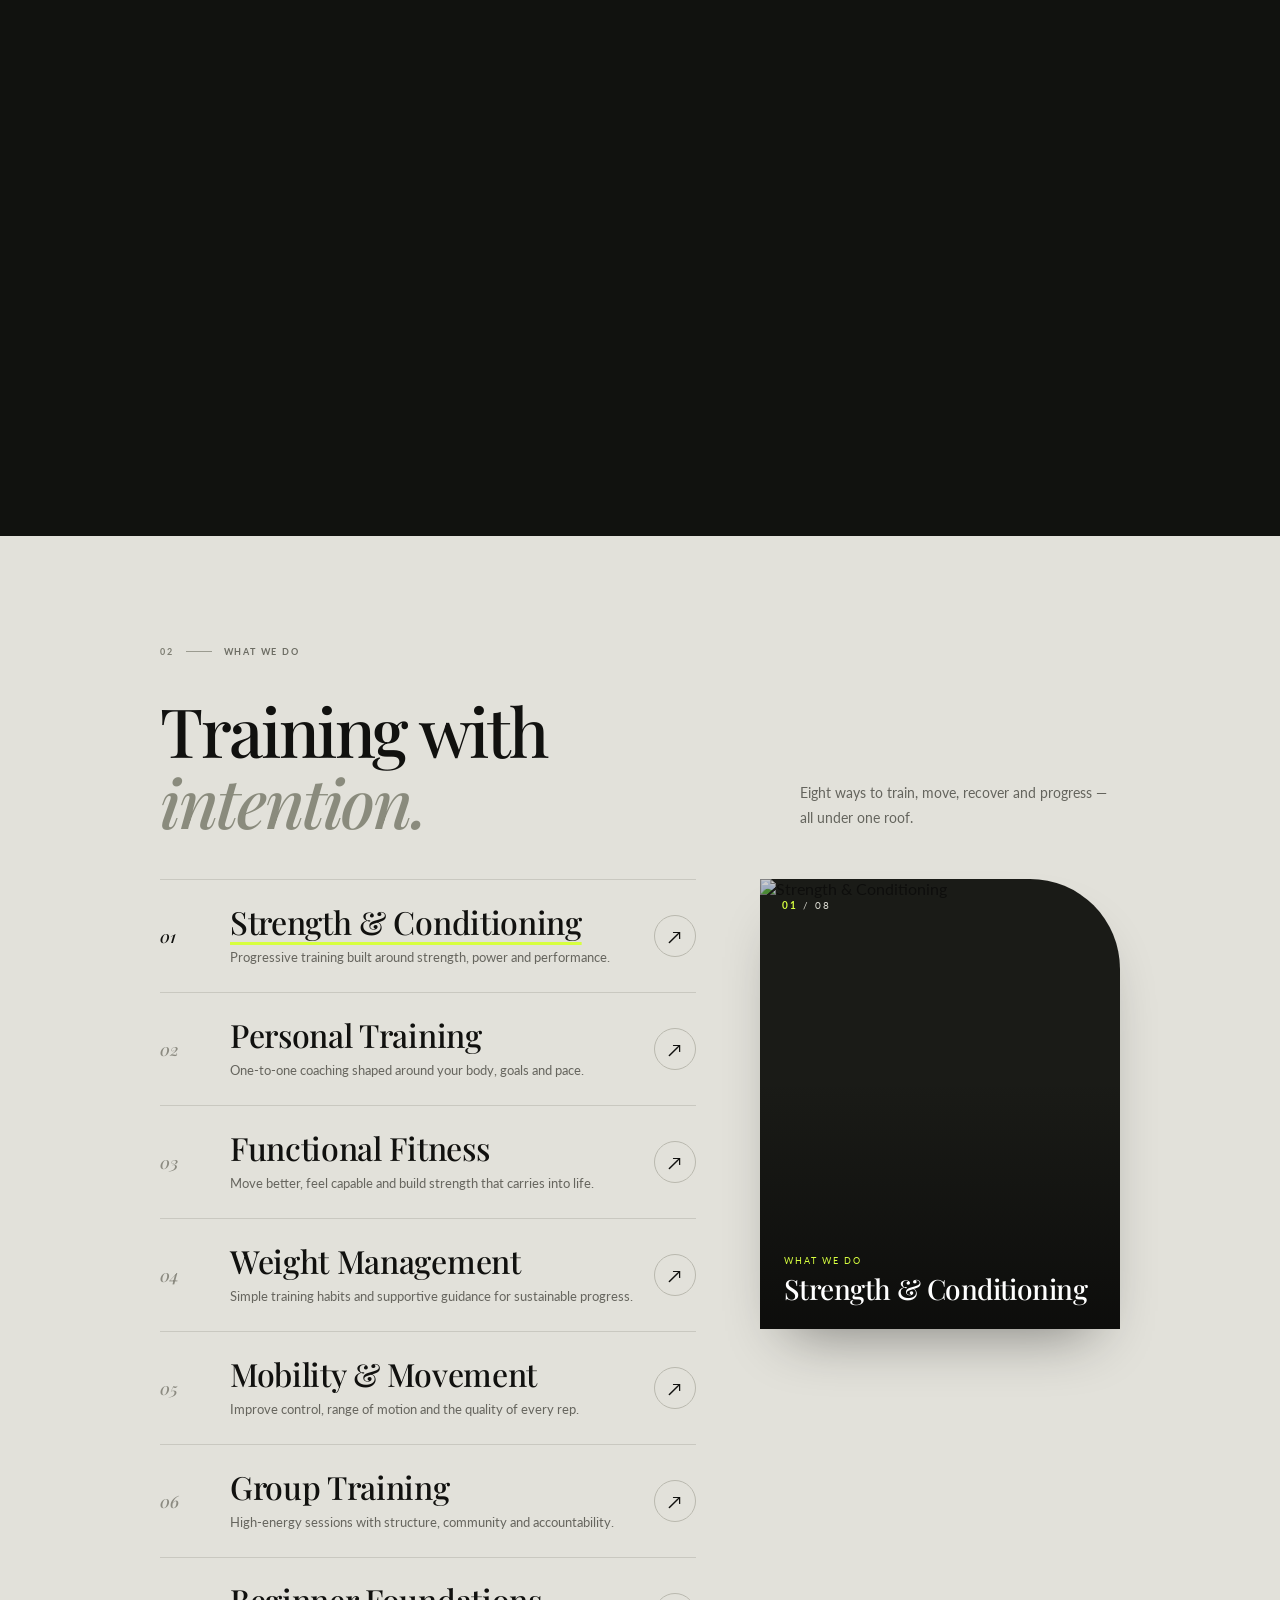
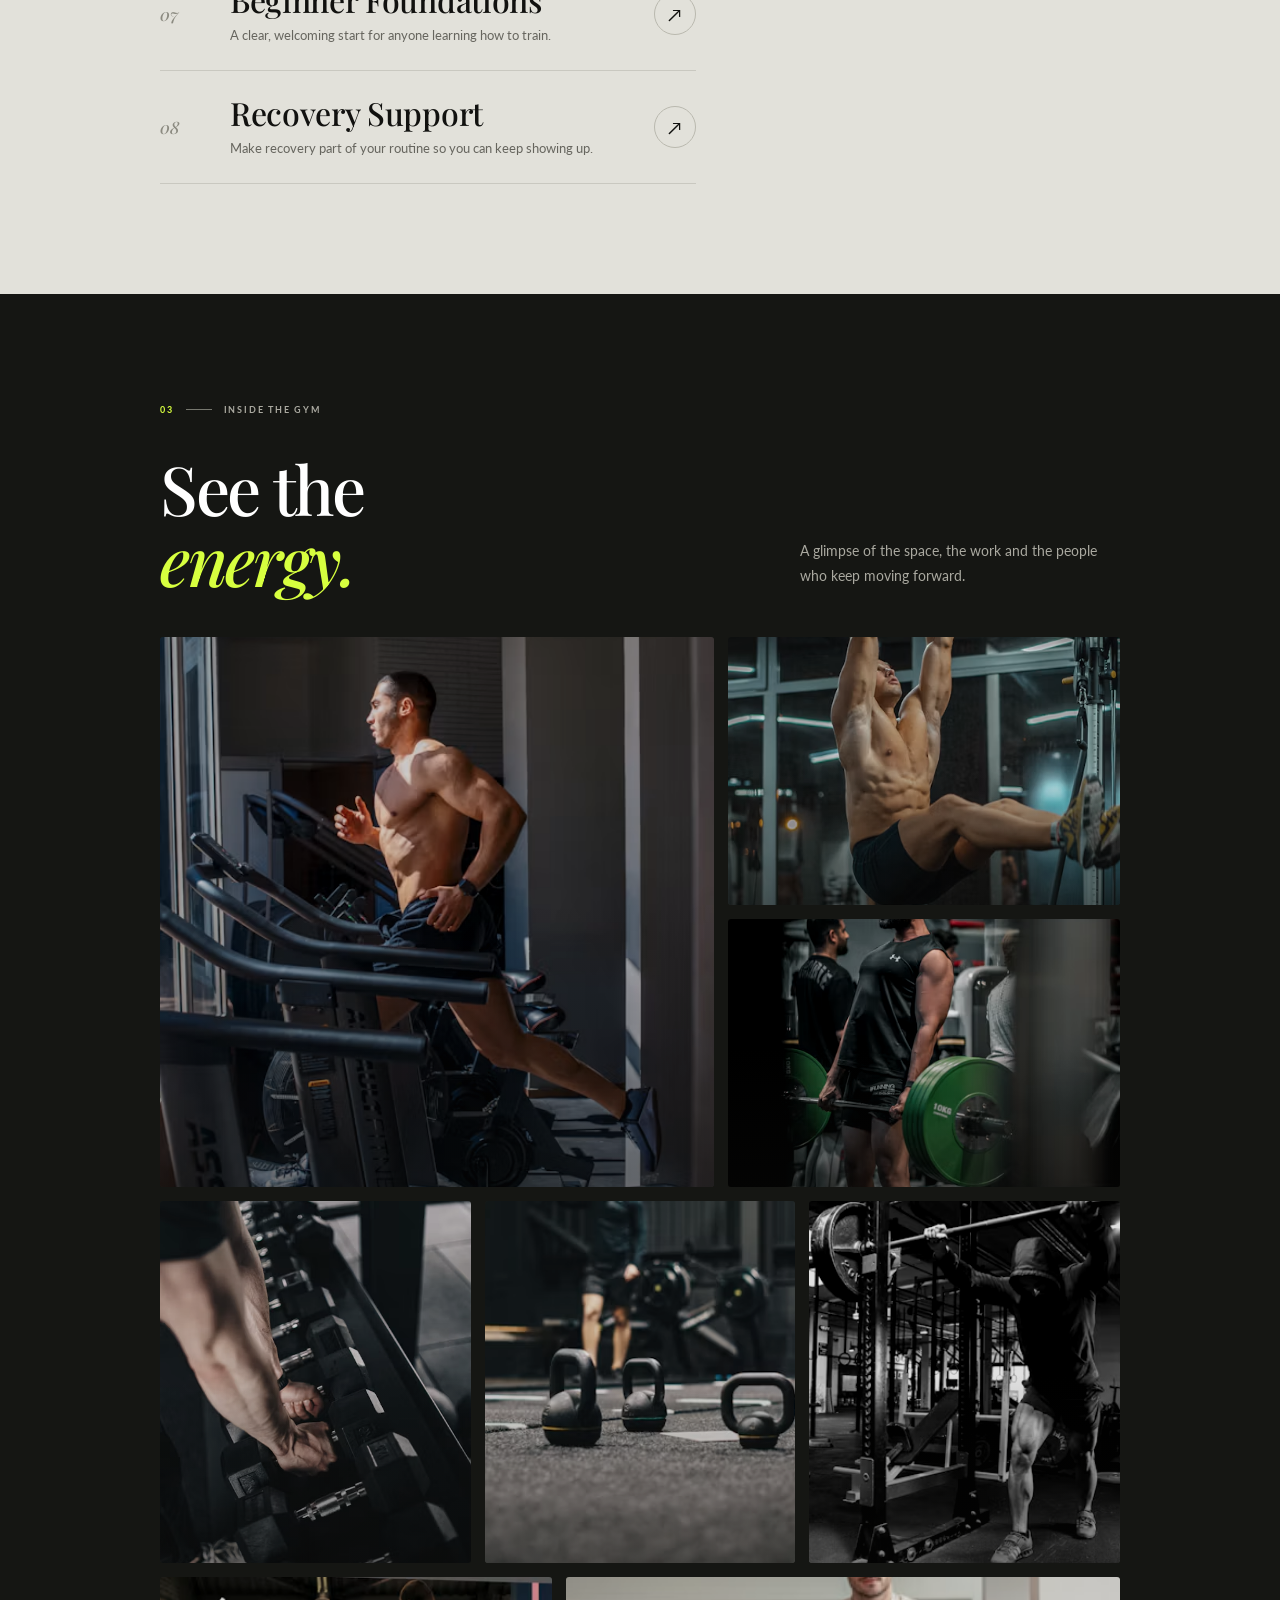
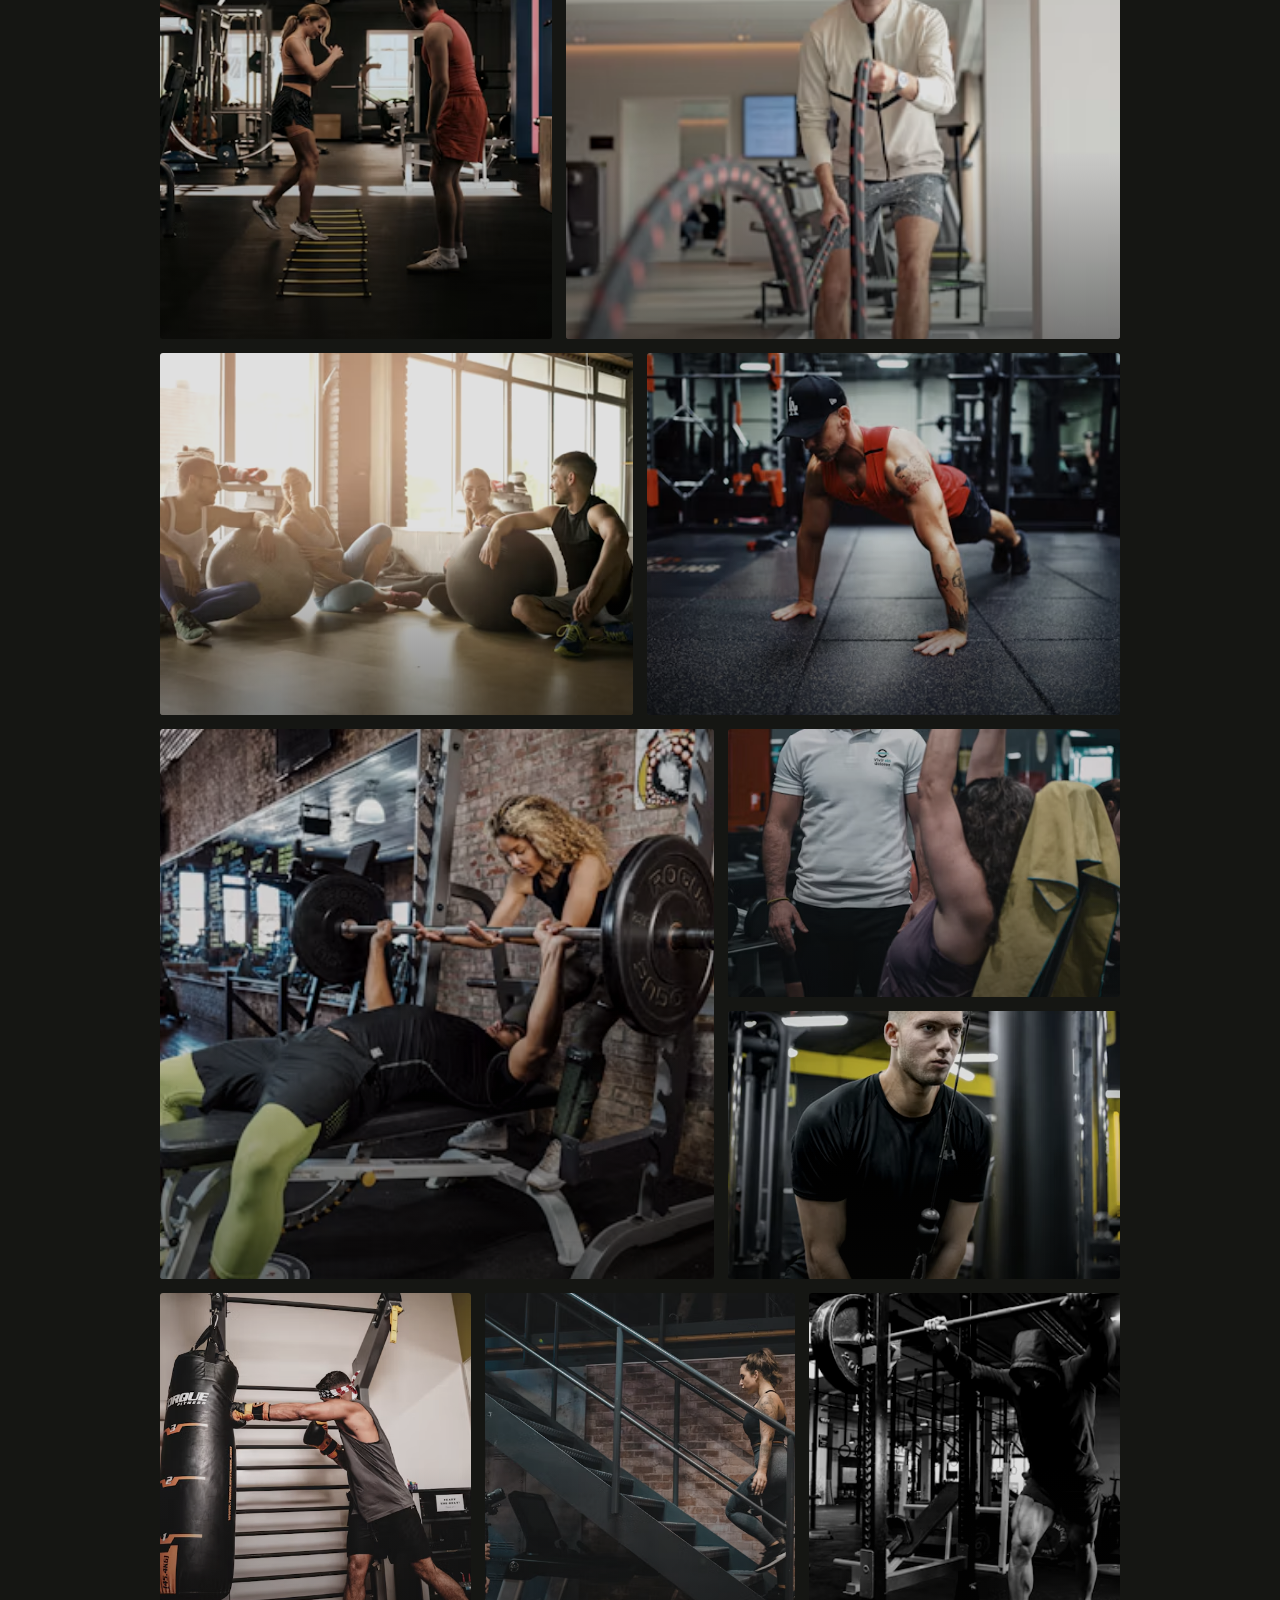
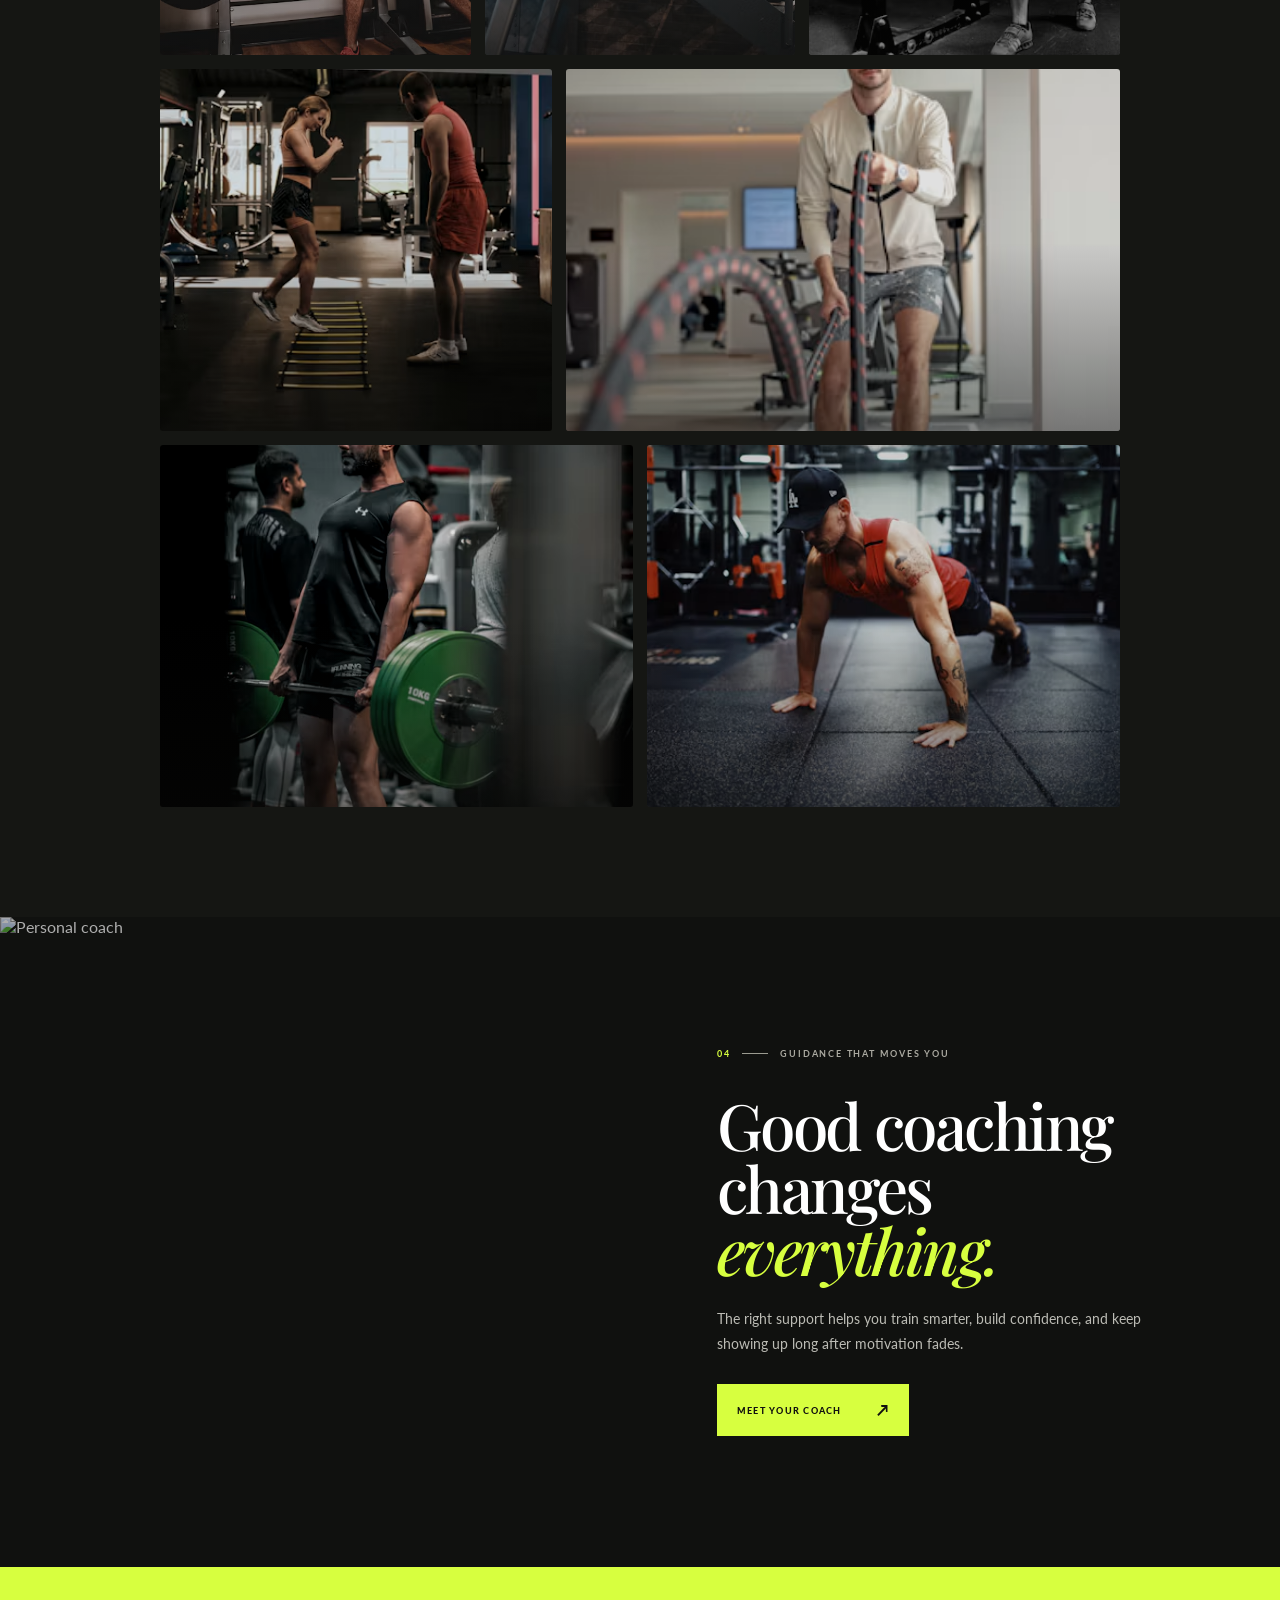
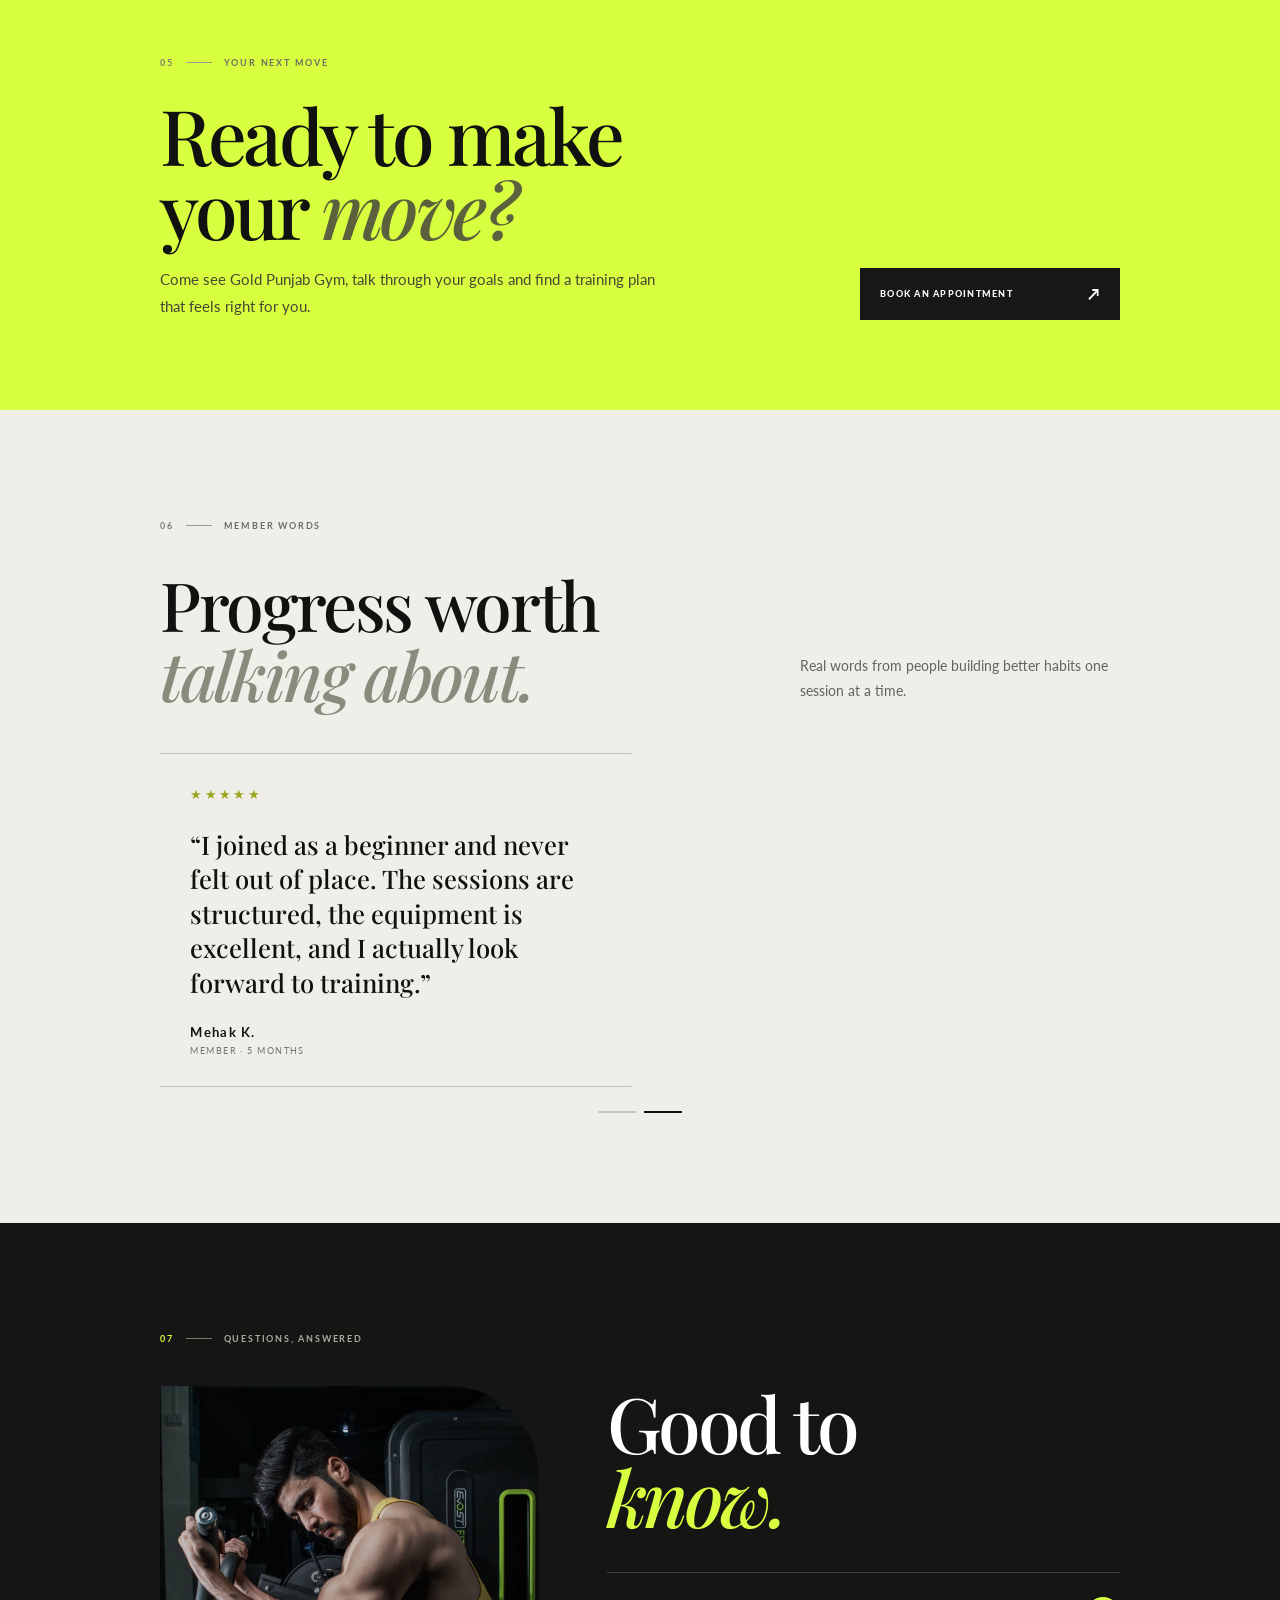
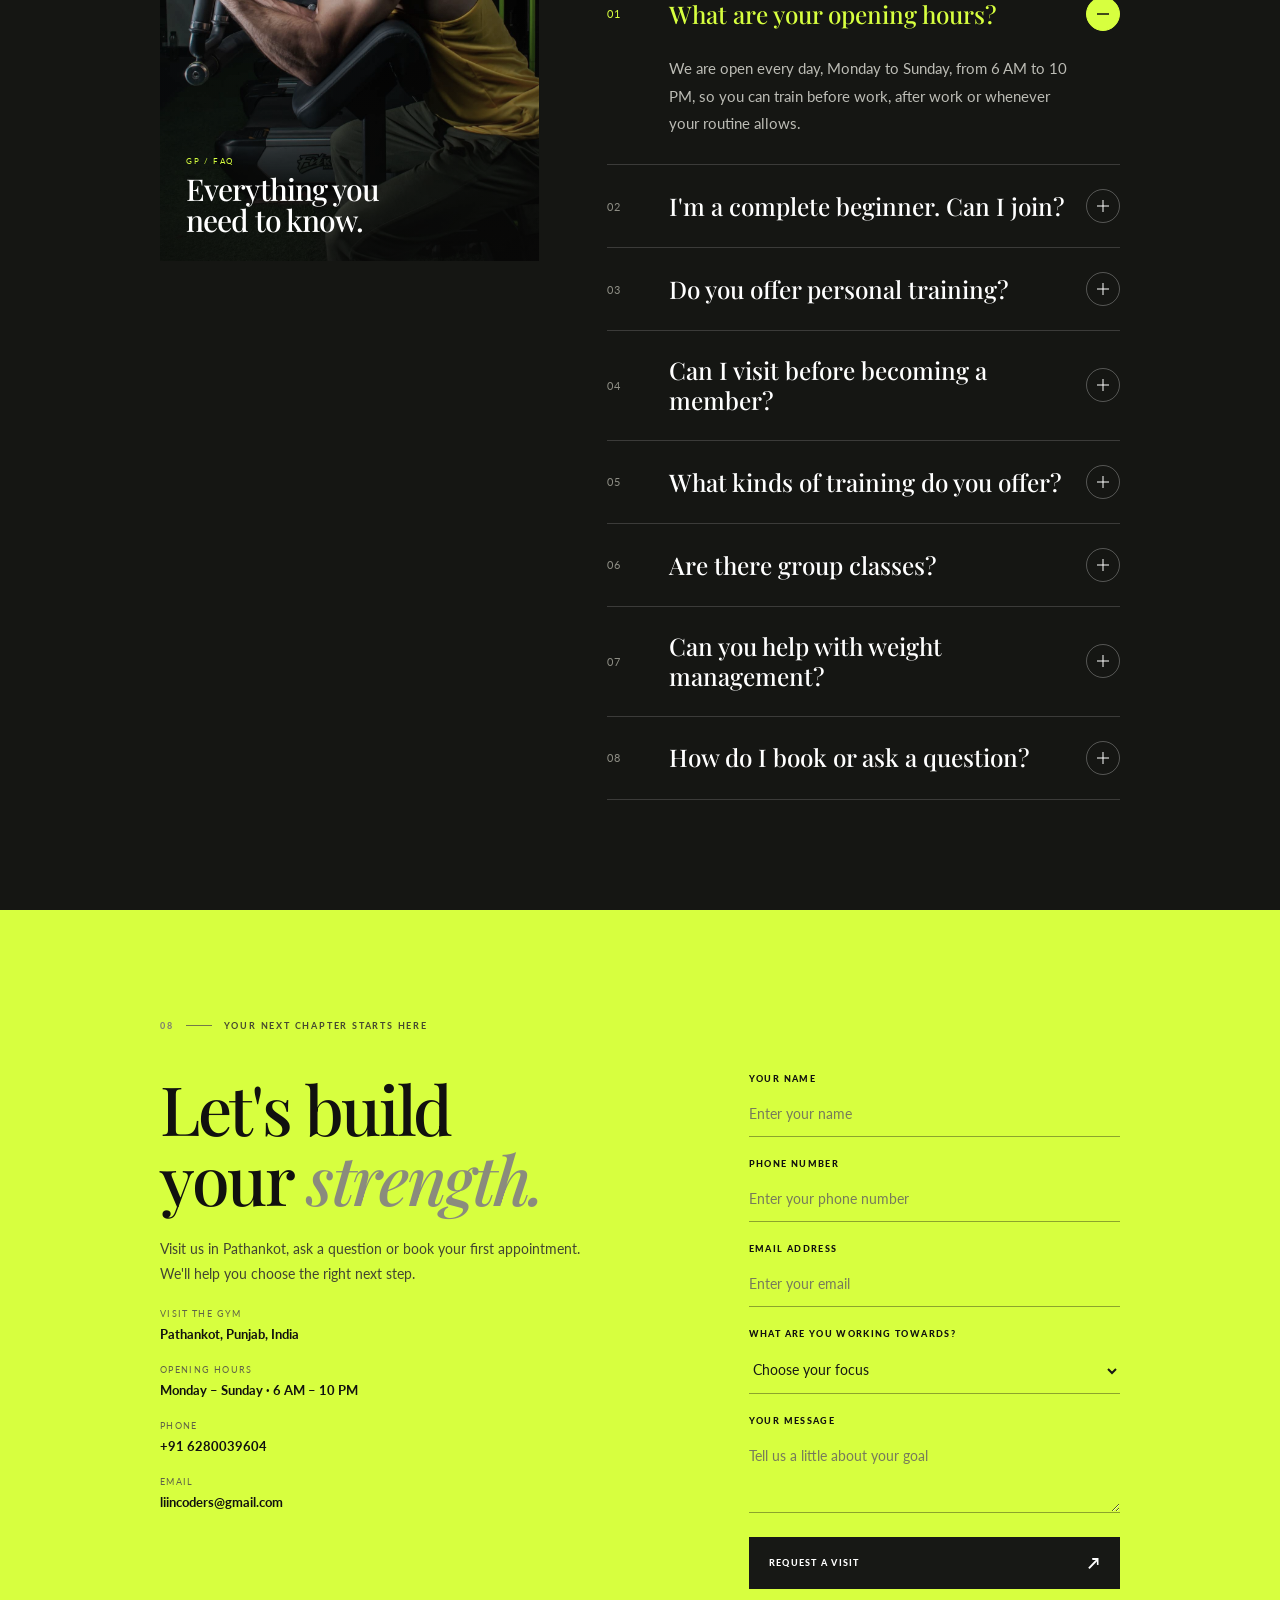
==== commit 737480b6: "image update" ====
--- a/index.html
+++ b/index.html
@@ -283,102 +283,102 @@
         </div>
         <div class="gallery-grid">
           <figure class="g-item"><img
-              src="imgs/g1.avif"
+              src="imgs/gall01.avif"
               alt="Gym equipment" loading="lazy">
             <figcaption class="g-cap"><b>01</b><span>The Floor</span></figcaption>
           </figure>
           <figure class="g-item"><img
-              src="imgs/g2.jpg"
+              src="imgs/gall02.avif"
               alt="Strength training" loading="lazy">
             <figcaption class="g-cap"><b>02</b><span>Strength</span></figcaption>
           </figure>
           <figure class="g-item"><img
-              src="imgs/gpg3.avif"
+              src="imgs/gall03.avif"
               alt="Gym workout" loading="lazy">
             <figcaption class="g-cap"><b>03</b><span>Focus</span></figcaption>
           </figure>
           <figure class="g-item"><img
-              src="imgs/gpg4.avif"
+              src="imgs/gall04.avif"
               alt="Gym floor" loading="lazy">
             <figcaption class="g-cap"><b>04</b><span>Training Zone</span></figcaption>
           </figure>
           <figure class="g-item"><img
-              src="imgs/gpg5.avif"
+              src="imgs/gall05.avif"
               alt="Training session" loading="lazy">
             <figcaption class="g-cap"><b>05</b><span>Discipline</span></figcaption>
           </figure>
           <figure class="g-item"><img
-              src="imgs/gpg6.avif"
+              src="imgs/gall06.avif"
               alt="Athlete training" loading="lazy">
             <figcaption class="g-cap"><b>06</b><span>Conditioning</span></figcaption>
           </figure>
           <figure class="g-item"><img
-              src="imgs/gpg7.avif"
+              src="imgs/gall07.avif"
               alt="Workout" loading="lazy">
             <figcaption class="g-cap"><b>07</b><span>Every Rep</span></figcaption>
           </figure>
           <figure class="g-item"><img
-              src="imgs/gpg8.avif"
+              src="imgs/gall08.avif"
               alt="Gym details" loading="lazy">
             <figcaption class="g-cap"><b>08</b><span>Details</span></figcaption>
           </figure>
           <figure class="g-item"><img
-              src="imgs/gpg9.jpg"
+              src="imgs/gall09.avif"
               alt="Fitness training" loading="lazy">
             <figcaption class="g-cap"><b>09</b><span>Power</span></figcaption>
           </figure>
           <figure class="g-item"><img
-              src="imgs/gpg10.avif"
+              src="imgs/gall10.avif"
               alt="Training room" loading="lazy">
             <figcaption class="g-cap"><b>10</b><span>The Room</span></figcaption>
           </figure>
           <figure class="g-item"><img
-              src="imgs/gpg3.avif"
+              src="imgs/gall11.avif"
               alt="Weights" loading="lazy">
             <figcaption class="g-cap"><b>11</b><span>Weights</span></figcaption>
           </figure>
           <figure class="g-item"><img
-              src="imgs/g2.jpg"
+              src="imgs/gall12.avif"
               alt="Gym workout" loading="lazy">
             <figcaption class="g-cap"><b>12</b><span>Energy</span></figcaption>
           </figure>
           <figure class="g-item"><img
-              src="imgs/gpg3.avif"
+              src="imgs/gall13.avif"
               alt="Fitness session" loading="lazy">
             <figcaption class="g-cap"><b>13</b><span>Consistency</span></figcaption>
           </figure>
           <figure class="g-item"><img
-              src="imgs/gpg4.avif"
+              src="imgs/gall14.avif"
               alt="Gym training" loading="lazy">
             <figcaption class="g-cap"><b>14</b><span>Movement</span></figcaption>
           </figure>
           <figure class="g-item"><img
-              src="imgs/gpg5.avif"
+              src="imgs/gallstairs.avif"
               alt="Fitness equipment" loading="lazy">
             <figcaption class="g-cap"><b>15</b><span>Equipment</span></figcaption>
           </figure>
           <figure class="g-item"><img
-              src="imgs/gpg6.avif"
+              src="imgs/gall06.avif"
               alt="Training weights" loading="lazy">
             <figcaption class="g-cap"><b>16</b><span>Intensity</span></figcaption>
           </figure>
           <figure class="g-item"><img
-              src="imgs/gpg7.avif"
+              src="imgs/gall07.avif"
               alt="Gym interior" loading="lazy">
             <figcaption class="g-cap"><b>17</b><span>Interior</span></figcaption>
           </figure>
           <figure class="g-item"><img
-              src="imgs/gpg8.avif"
+              src="imgs/gall08.avif"
               alt="Workout movement" loading="lazy">
             <figcaption class="g-cap"><b>18</b><span>Motion</span></figcaption>
           </figure>
           <figure class="g-item"><img
-              src="imgs/gpg3.avif"
+              src="imgs/gall03.avif"
               alt="Training" loading="lazy">
             <figcaption class="g-cap"><b>19</b><span>Progress</span></figcaption>
           </figure>
           <figure class="g-item"><img
-              src="imgs/gpg10.avif"
+              src="imgs/gall10.avif"
               alt="Gym strength" loading="lazy">
             <figcaption class="g-cap"><b>20</b><span>Resolve</span></figcaption>
           </figure>
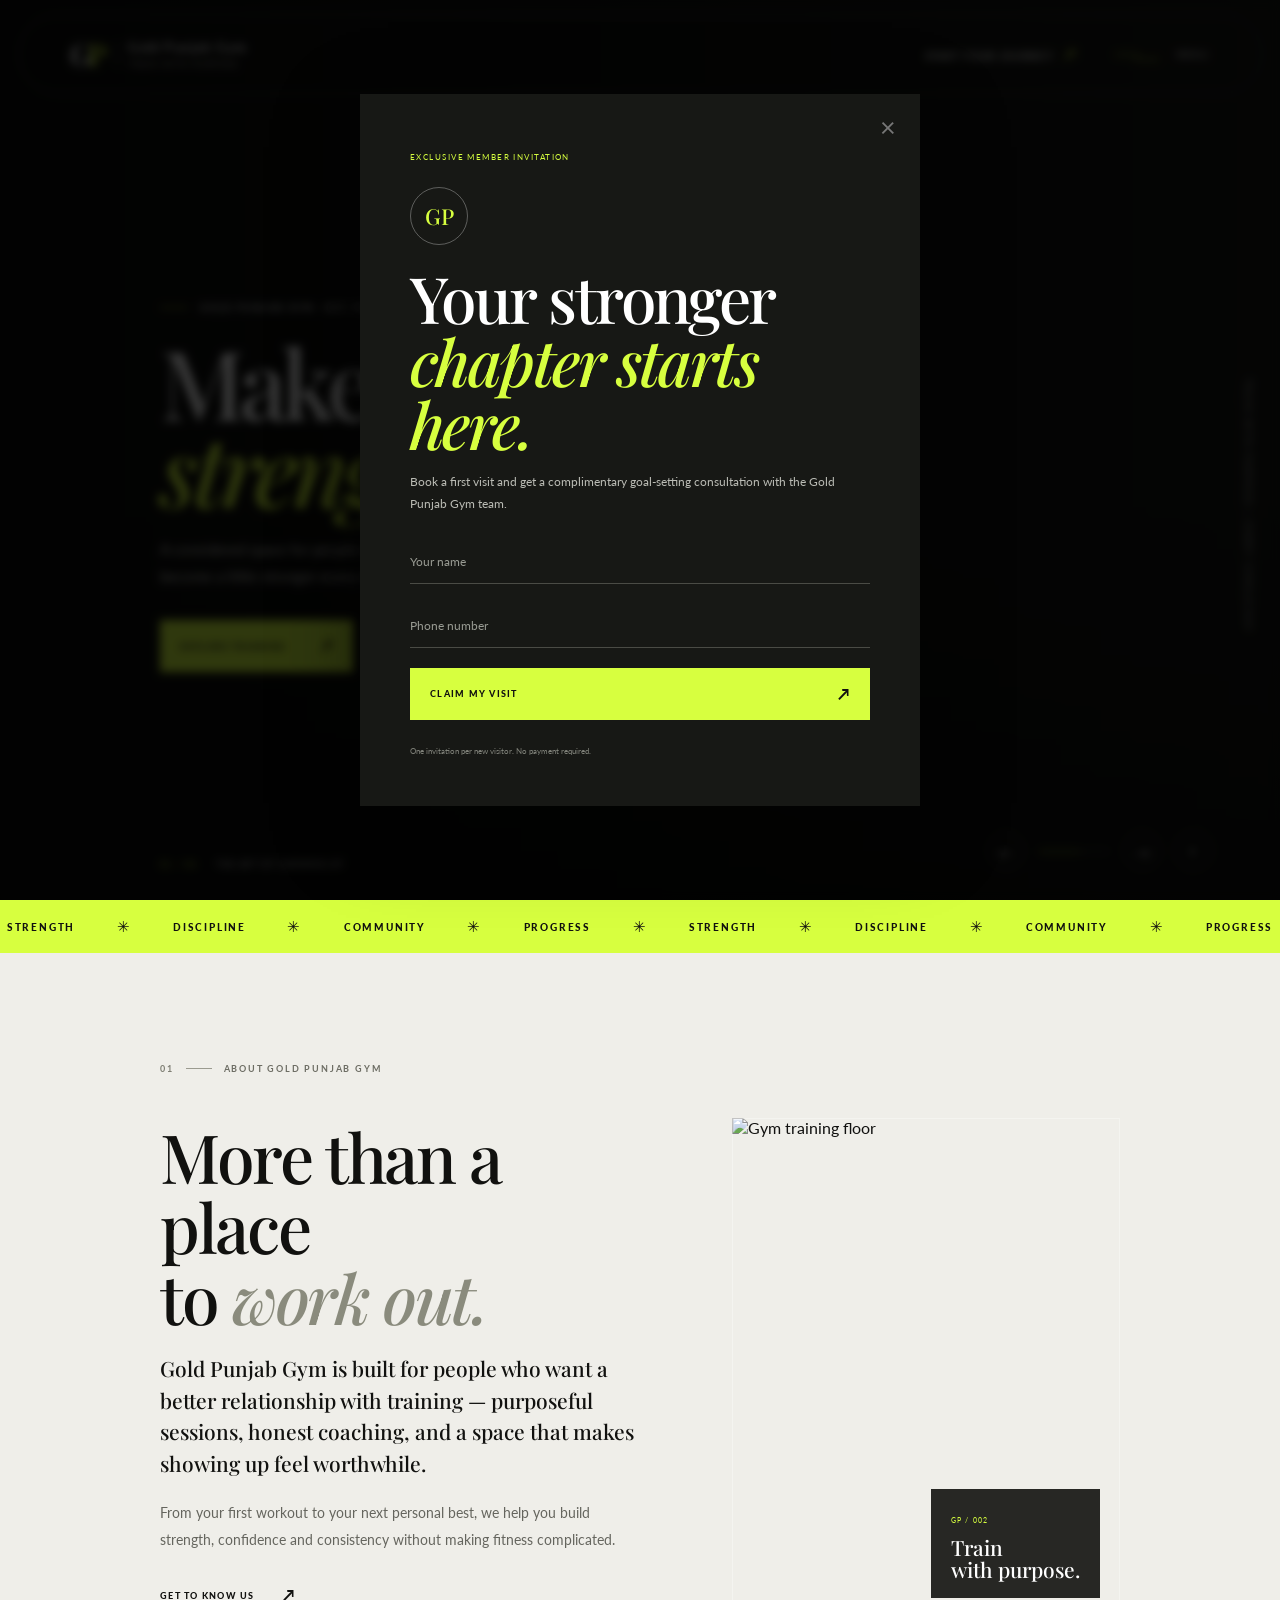
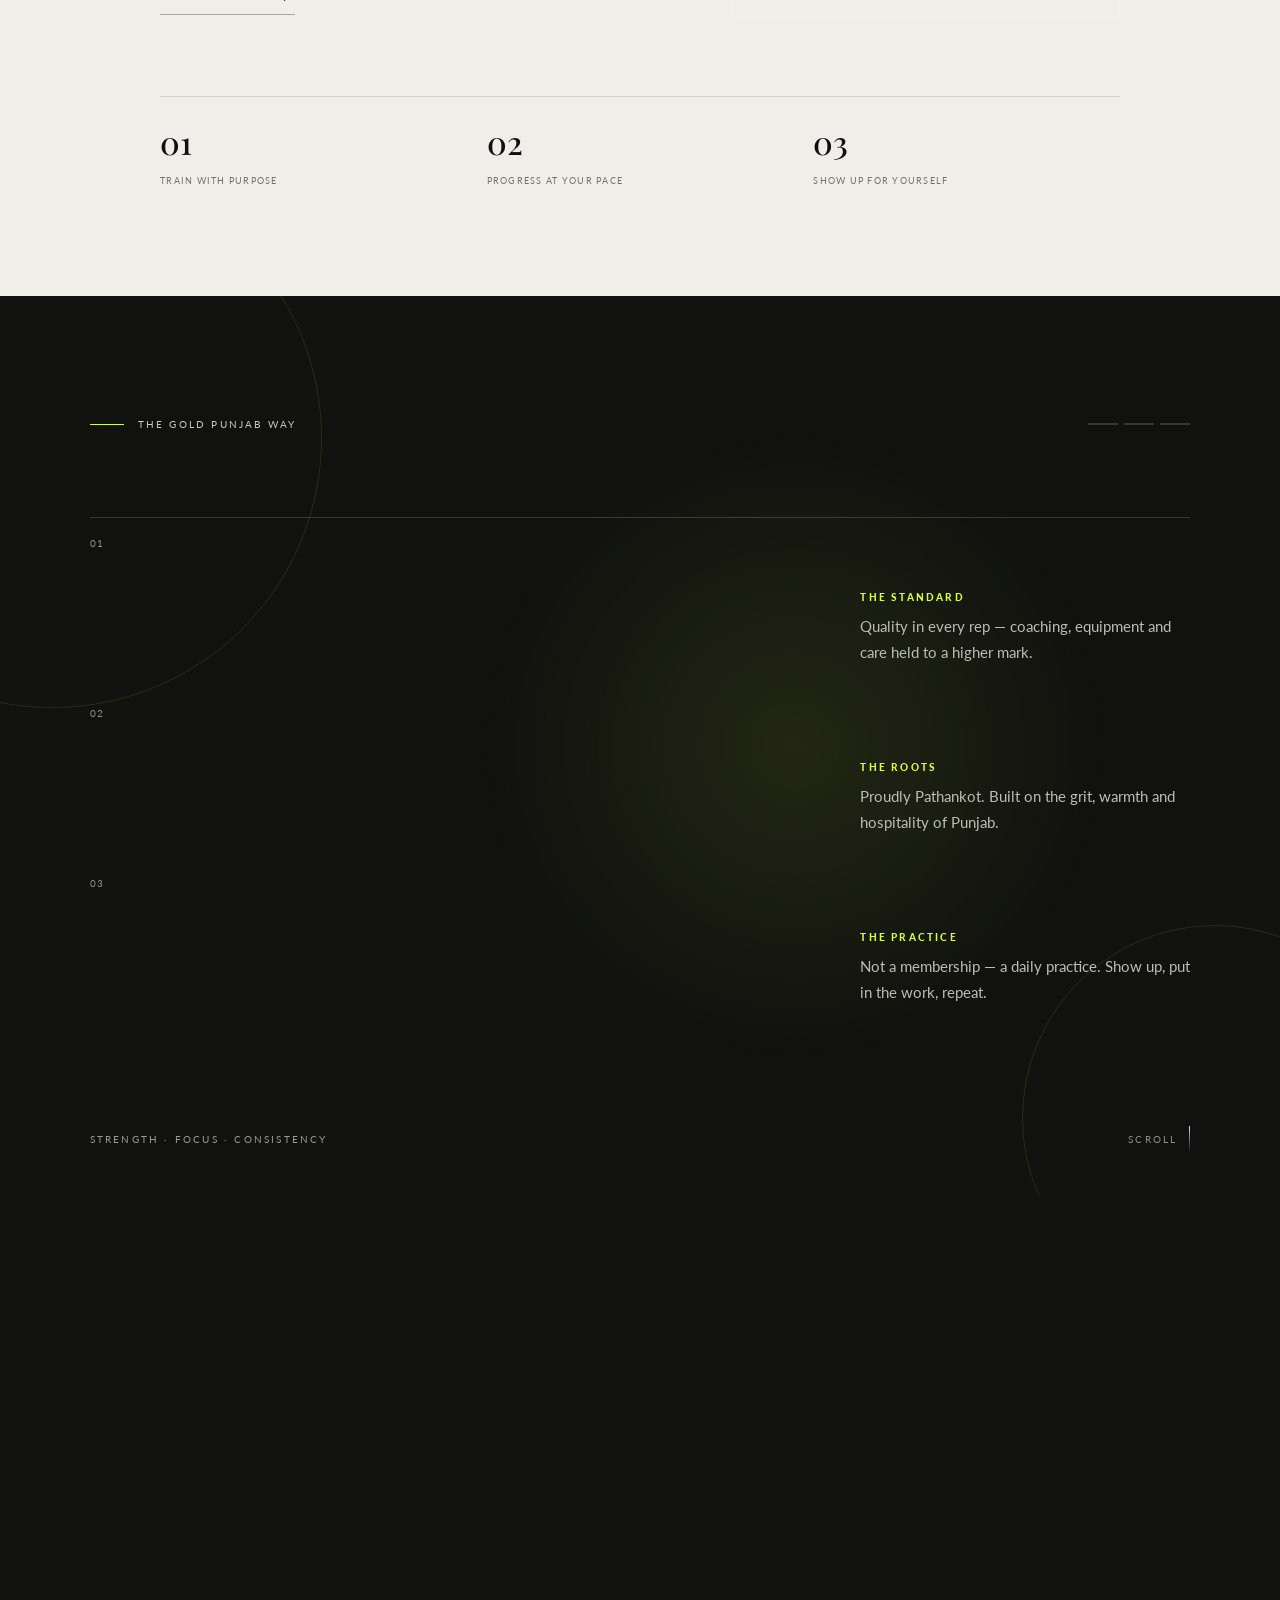
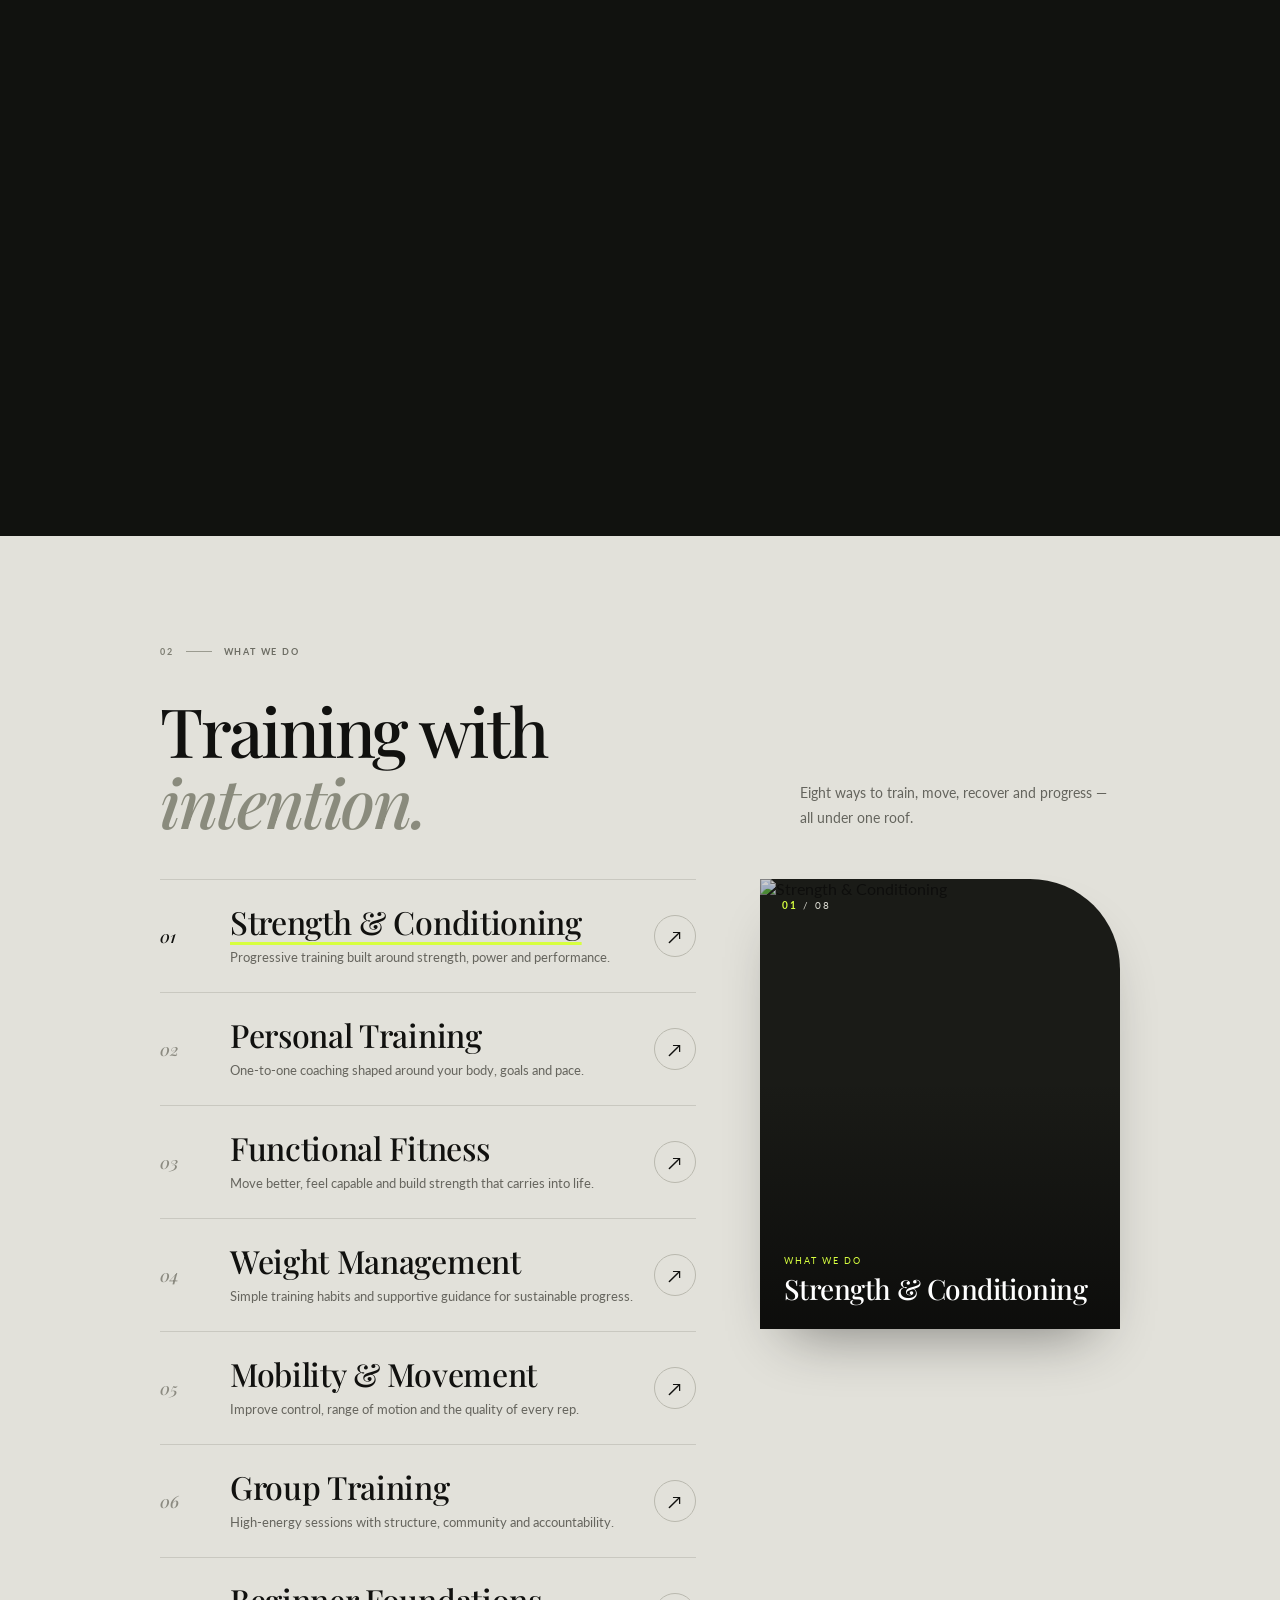
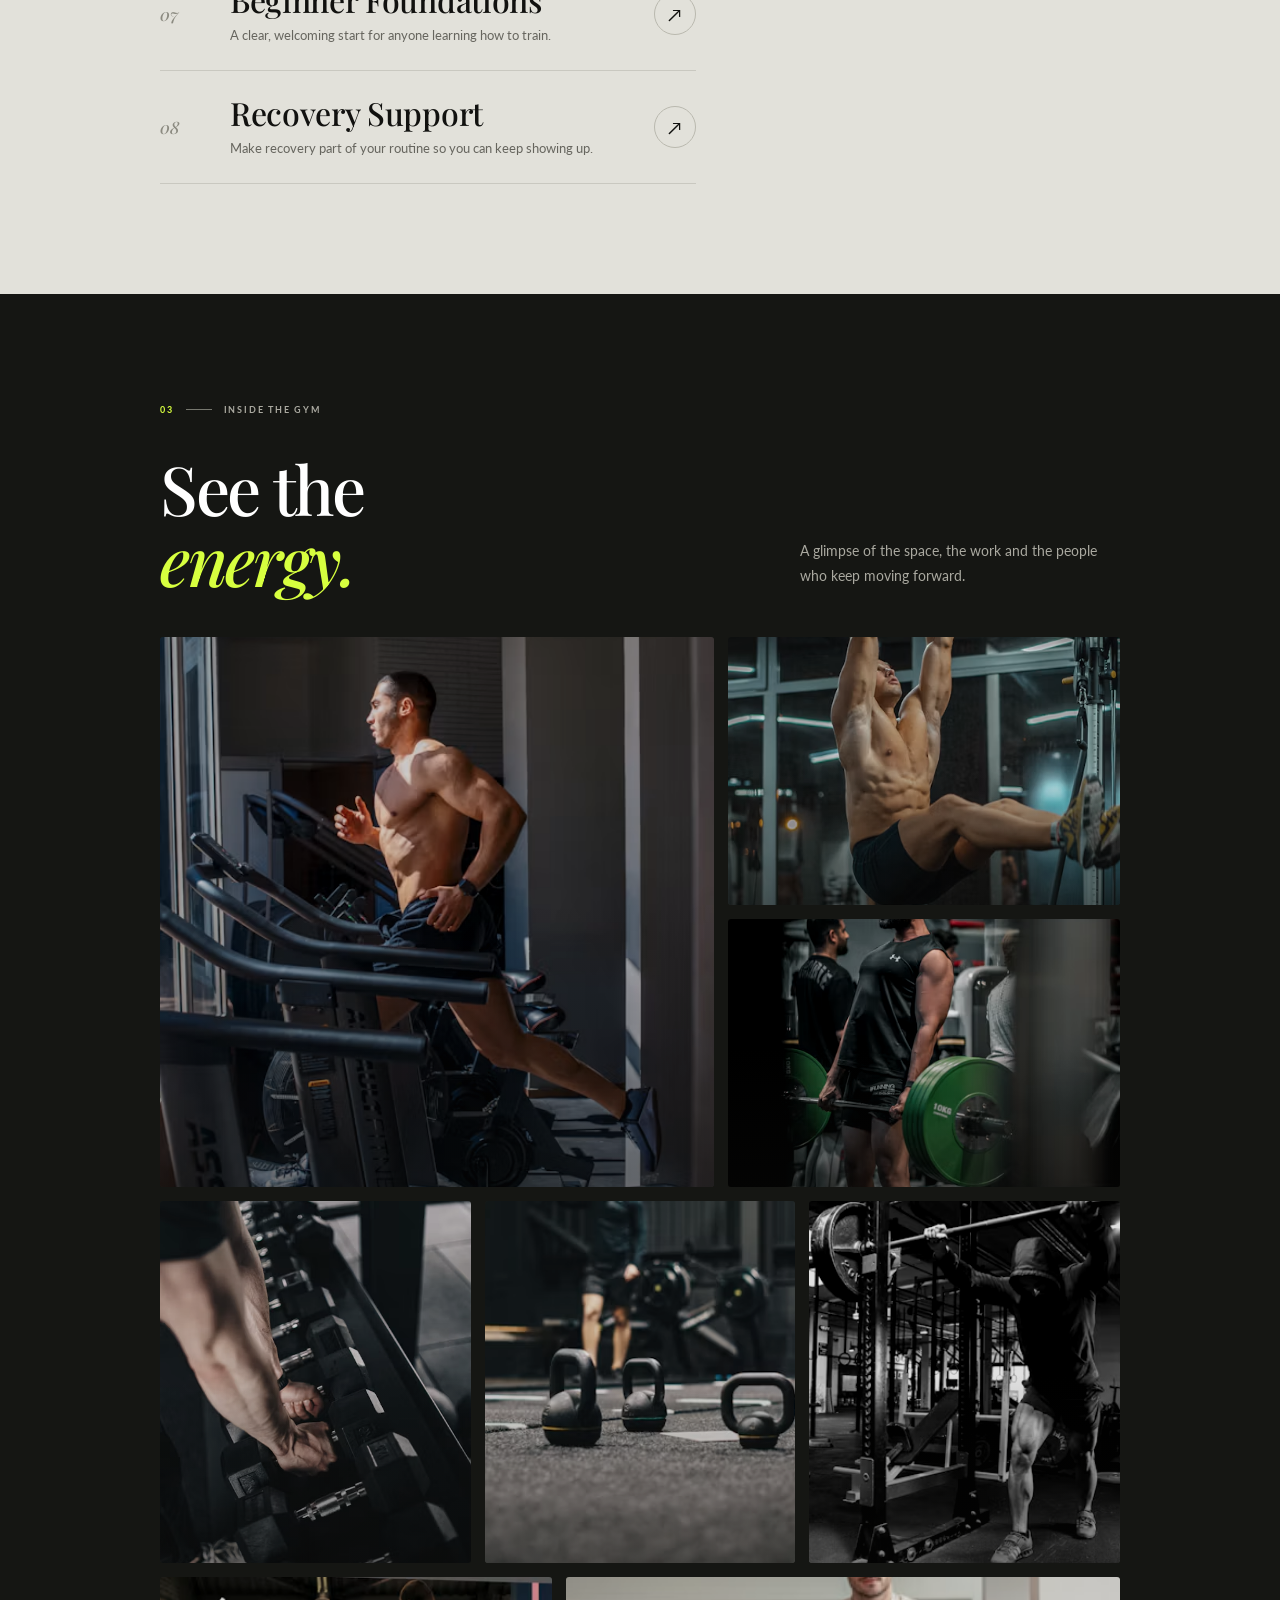
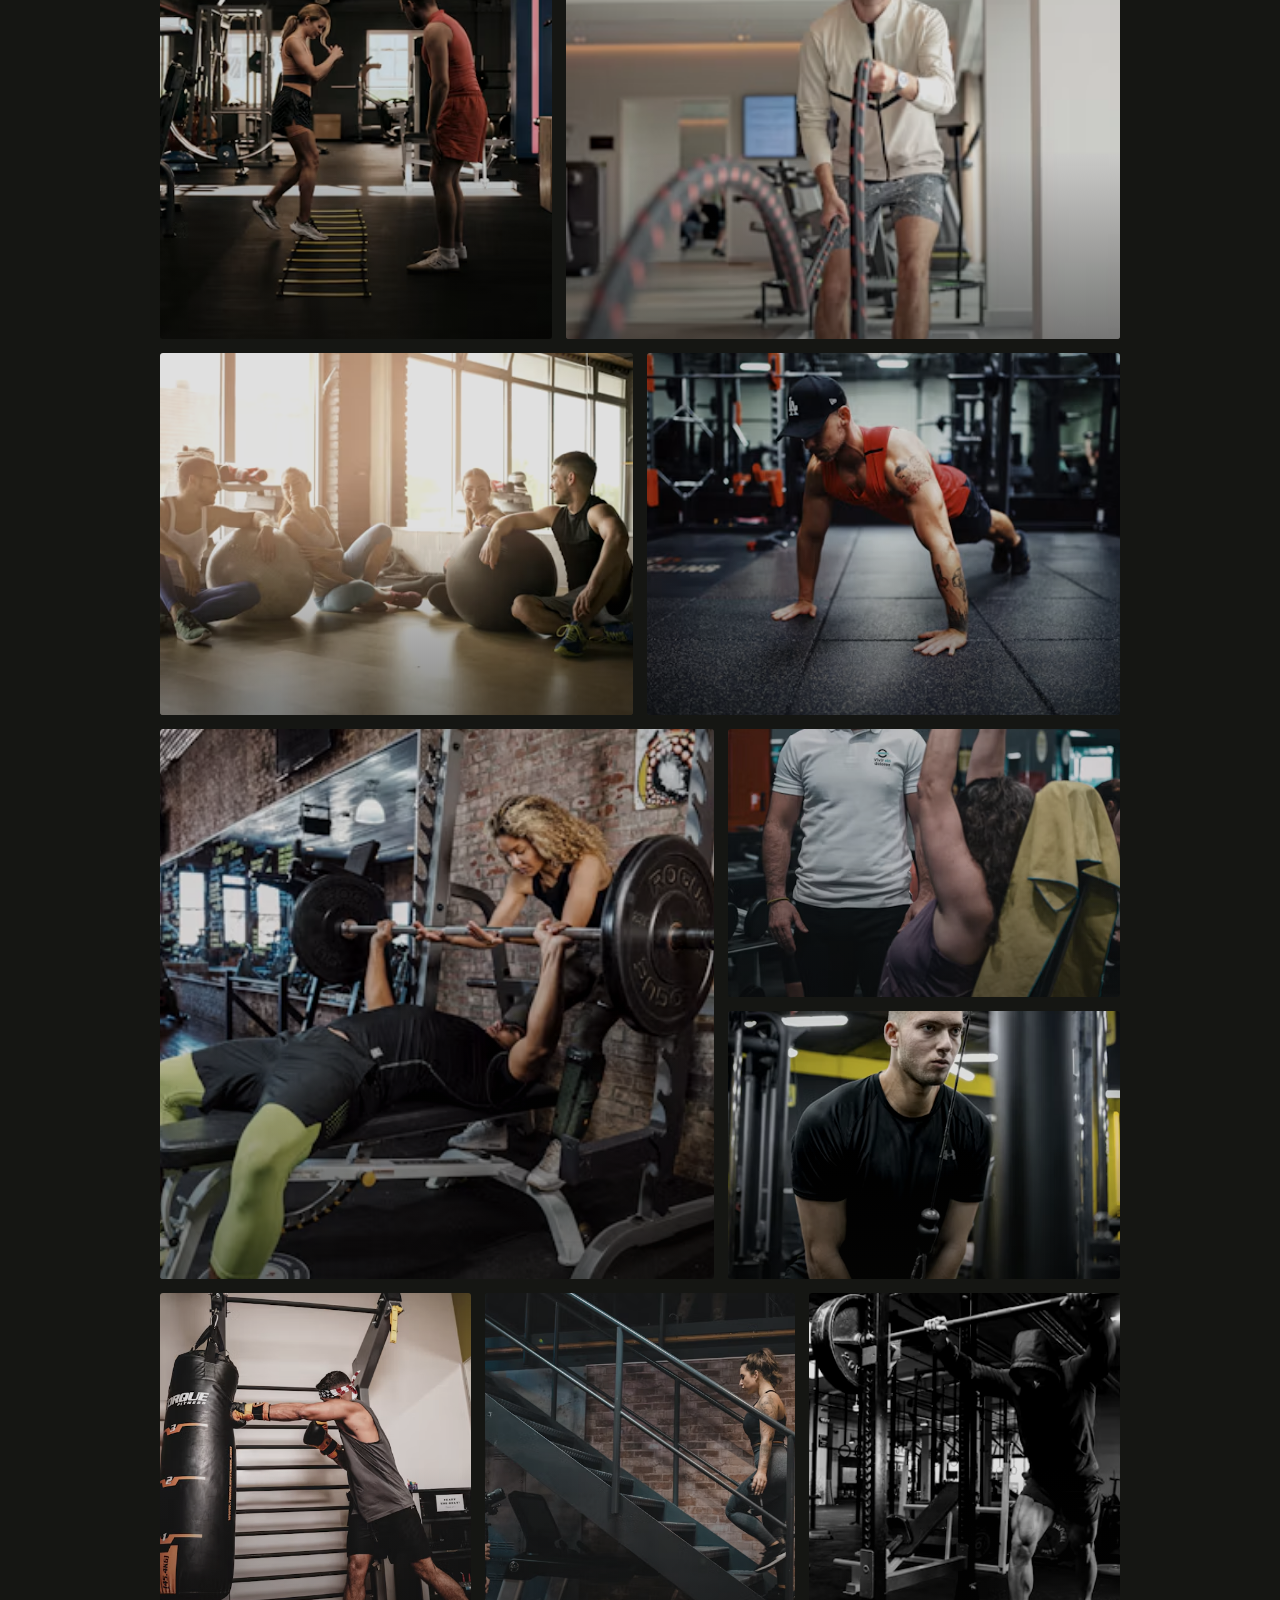
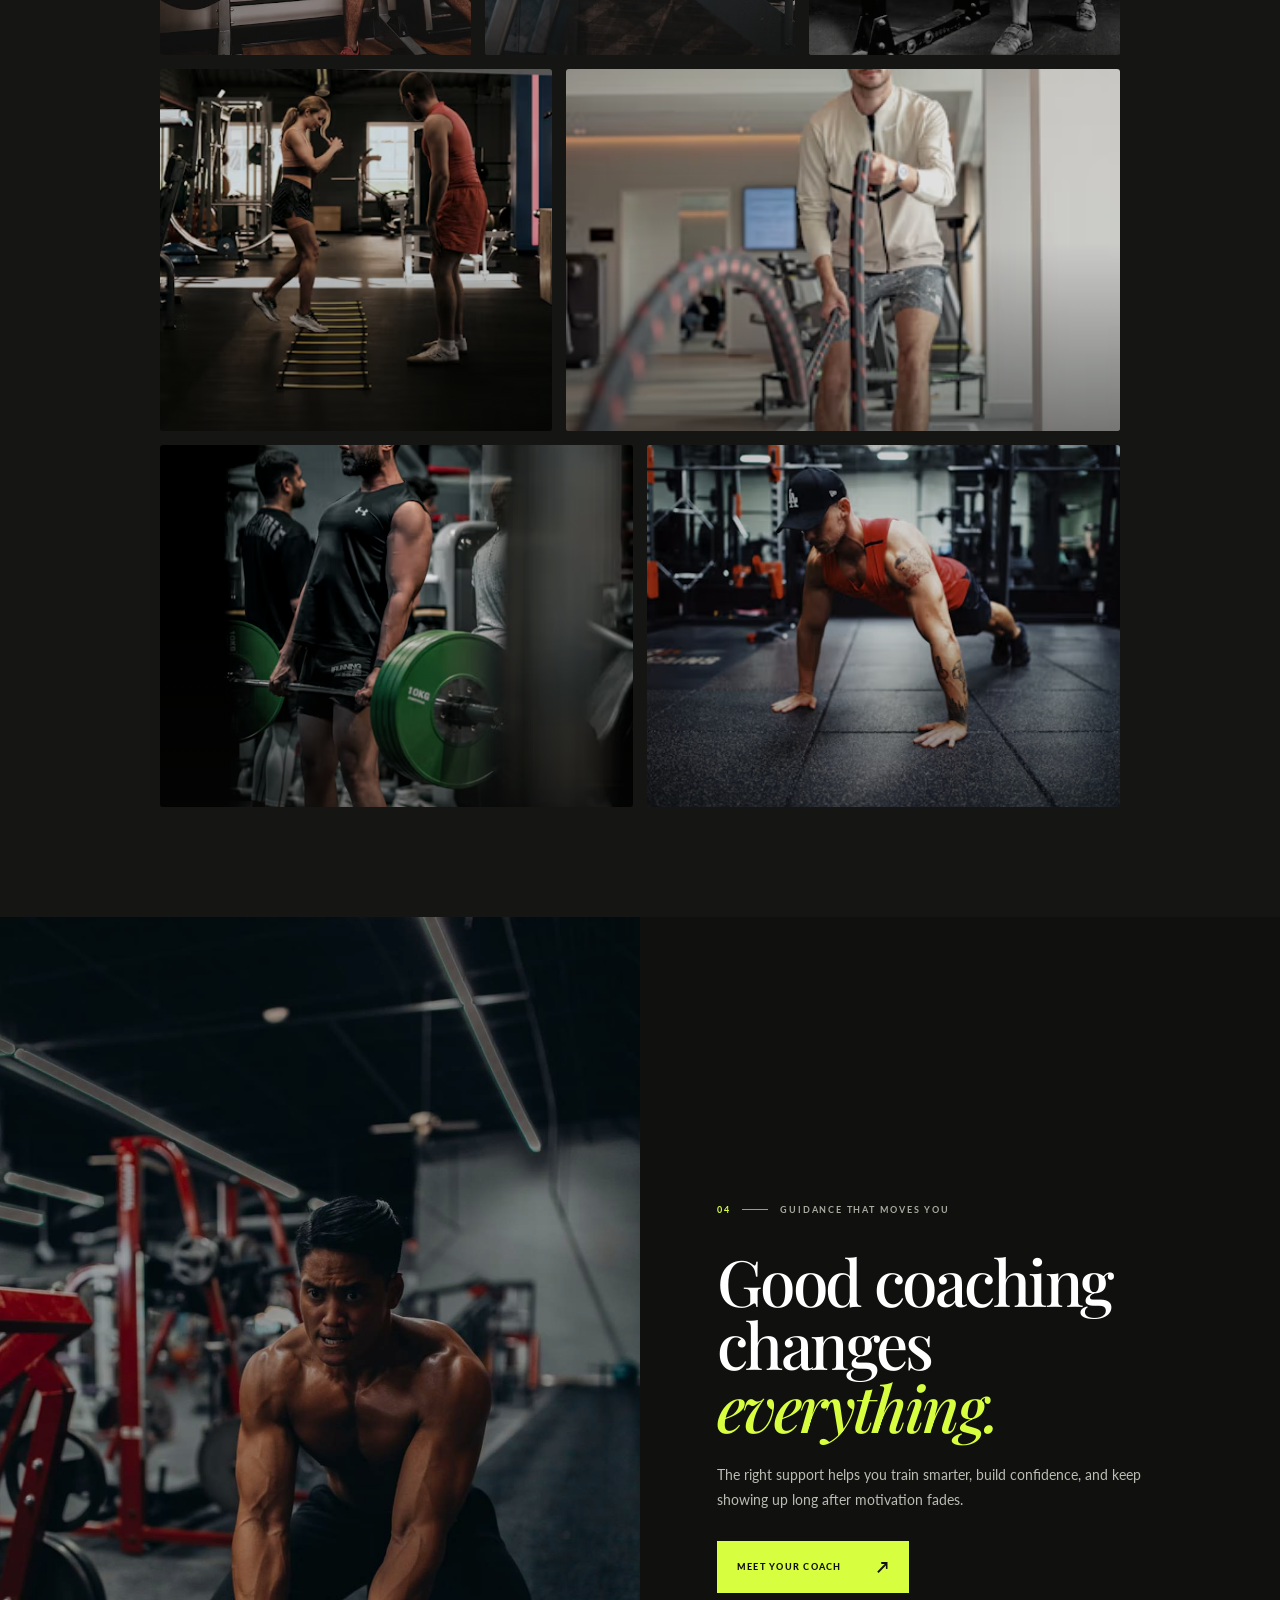
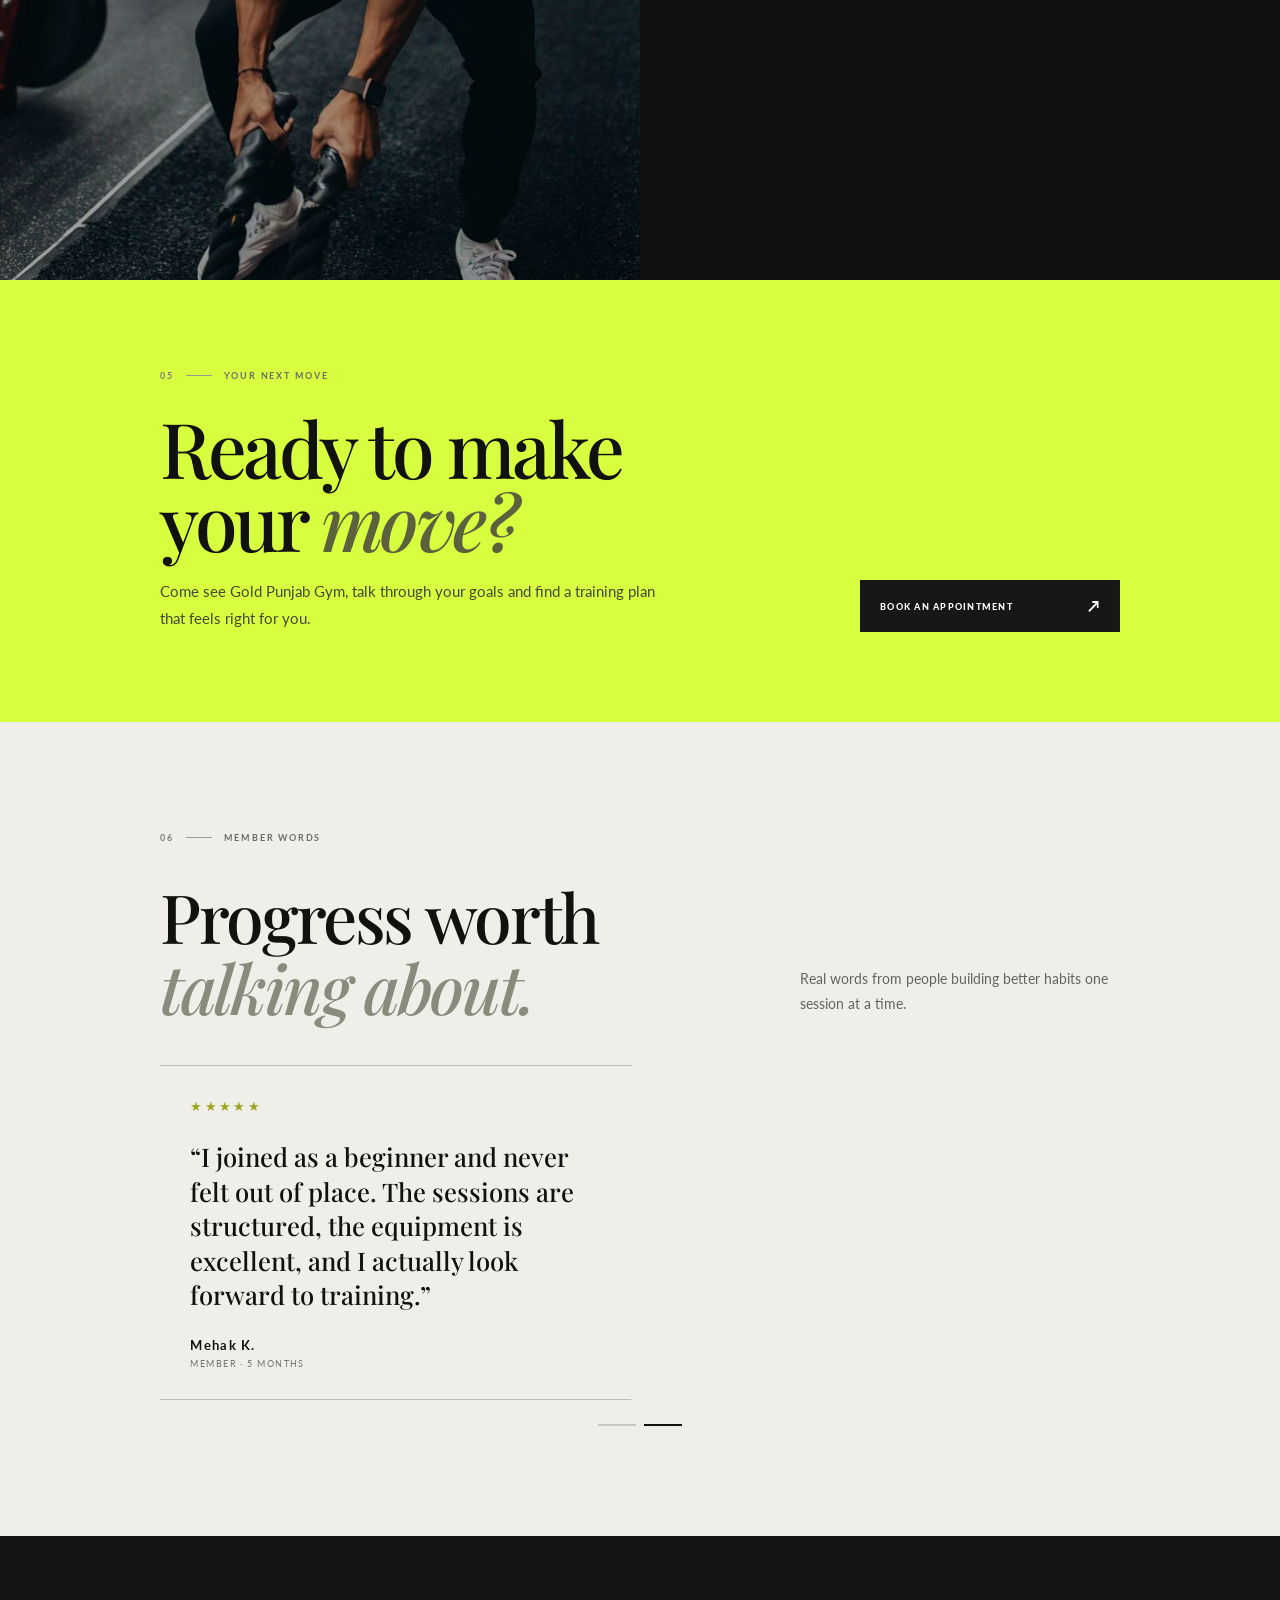
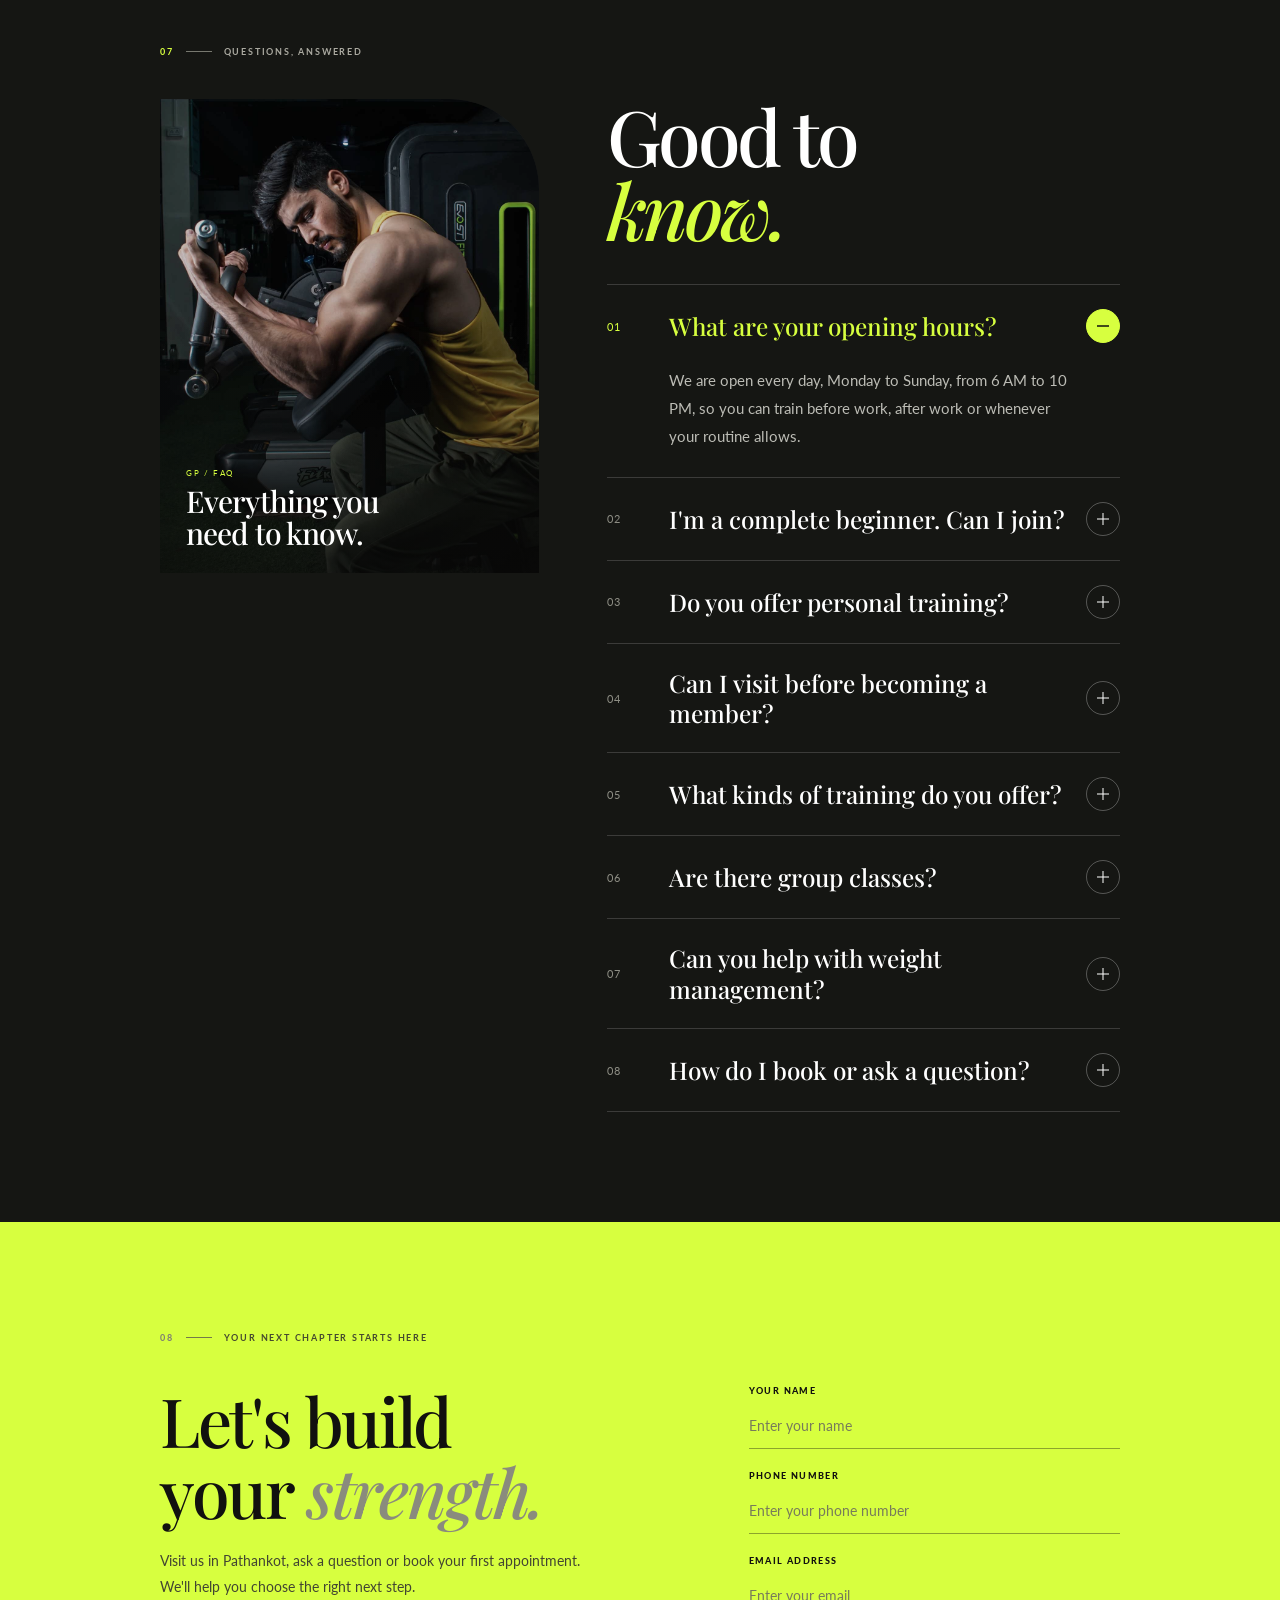
==== commit 59e805cf: "image udpate" ====
--- a/index.html
+++ b/index.html
@@ -387,7 +387,7 @@
 
       <section class="dark-quote" id="coaches">
         <div class="quote-image"><img
-            src="https://images.unsplash.com/photo-1567013127542-490d757e51fc?auto=format&fit=crop&w=1200&q=85"
+            src="imgs/indexcta.jpg"
             alt="Personal coach"></div>
         <div class="quote-content">
           <div class="section-kicker"><span>04</span><i></i> GUIDANCE THAT MOVES YOU</div>
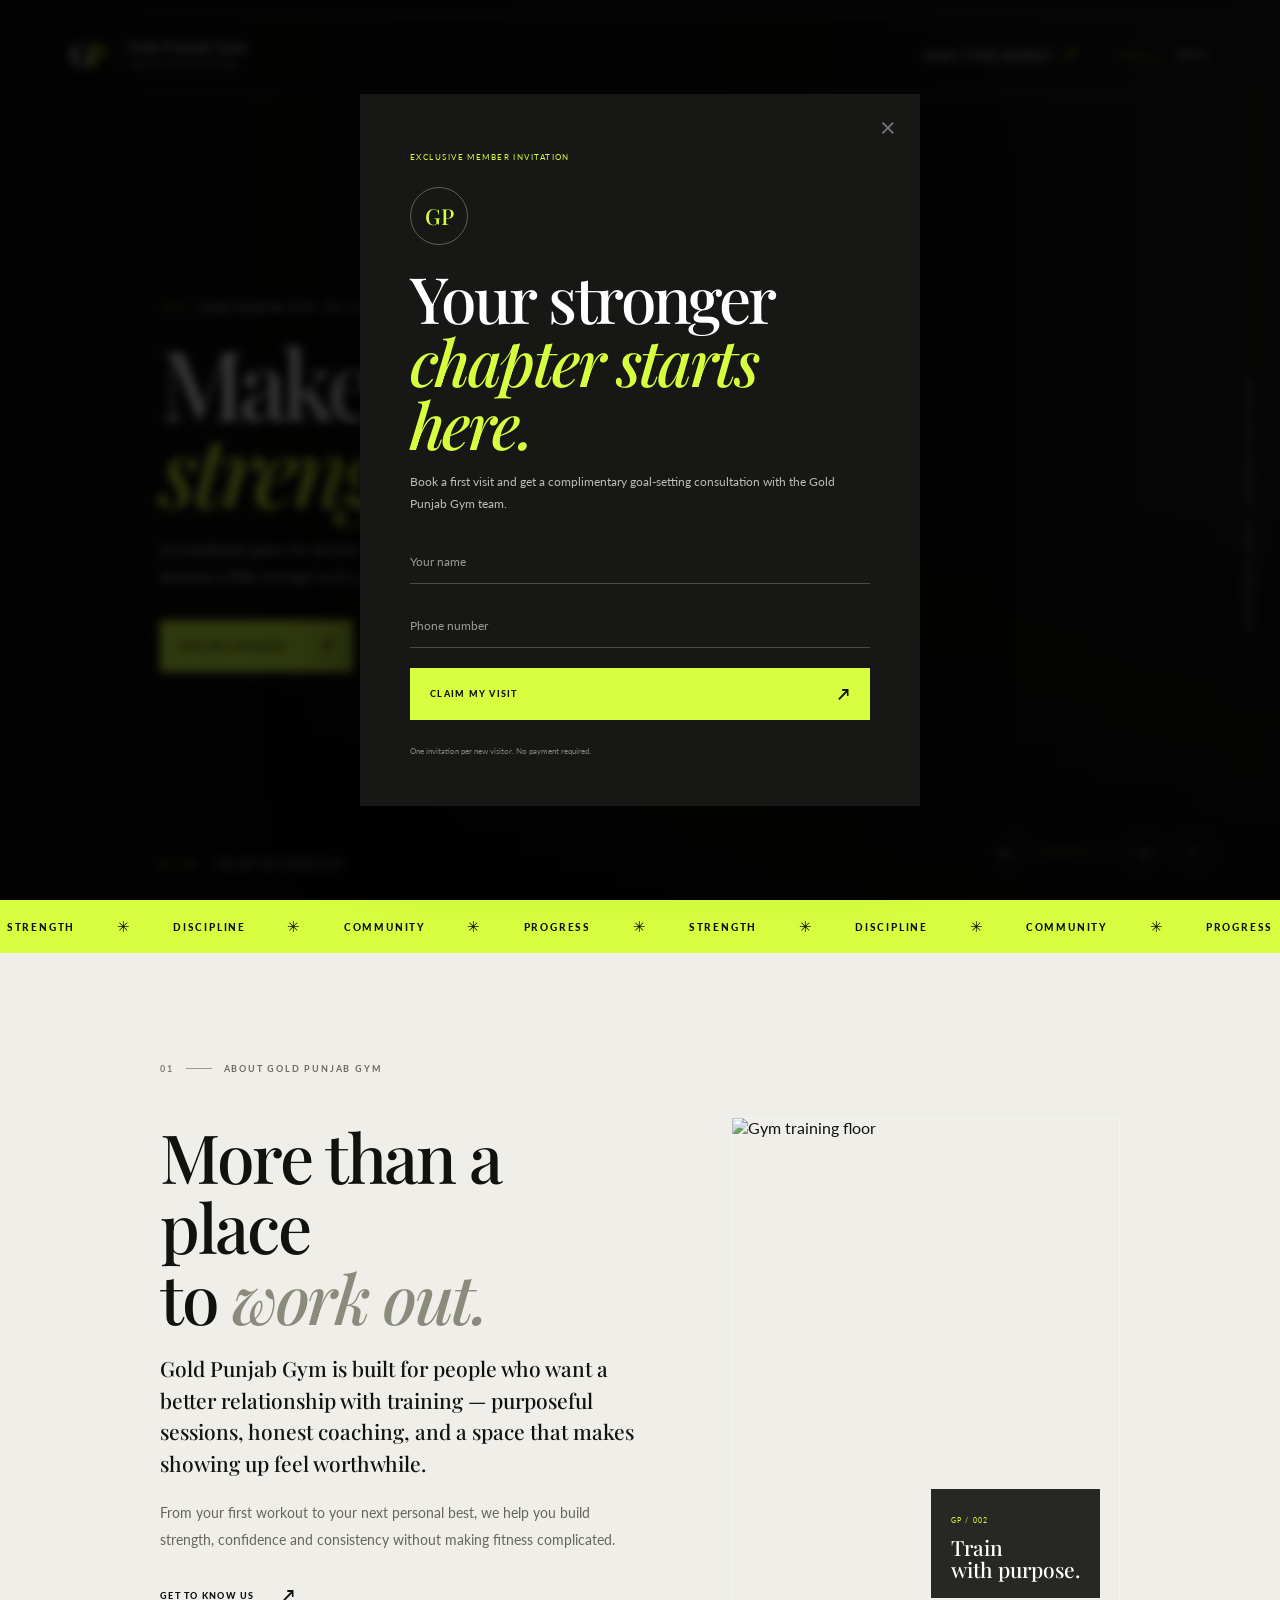
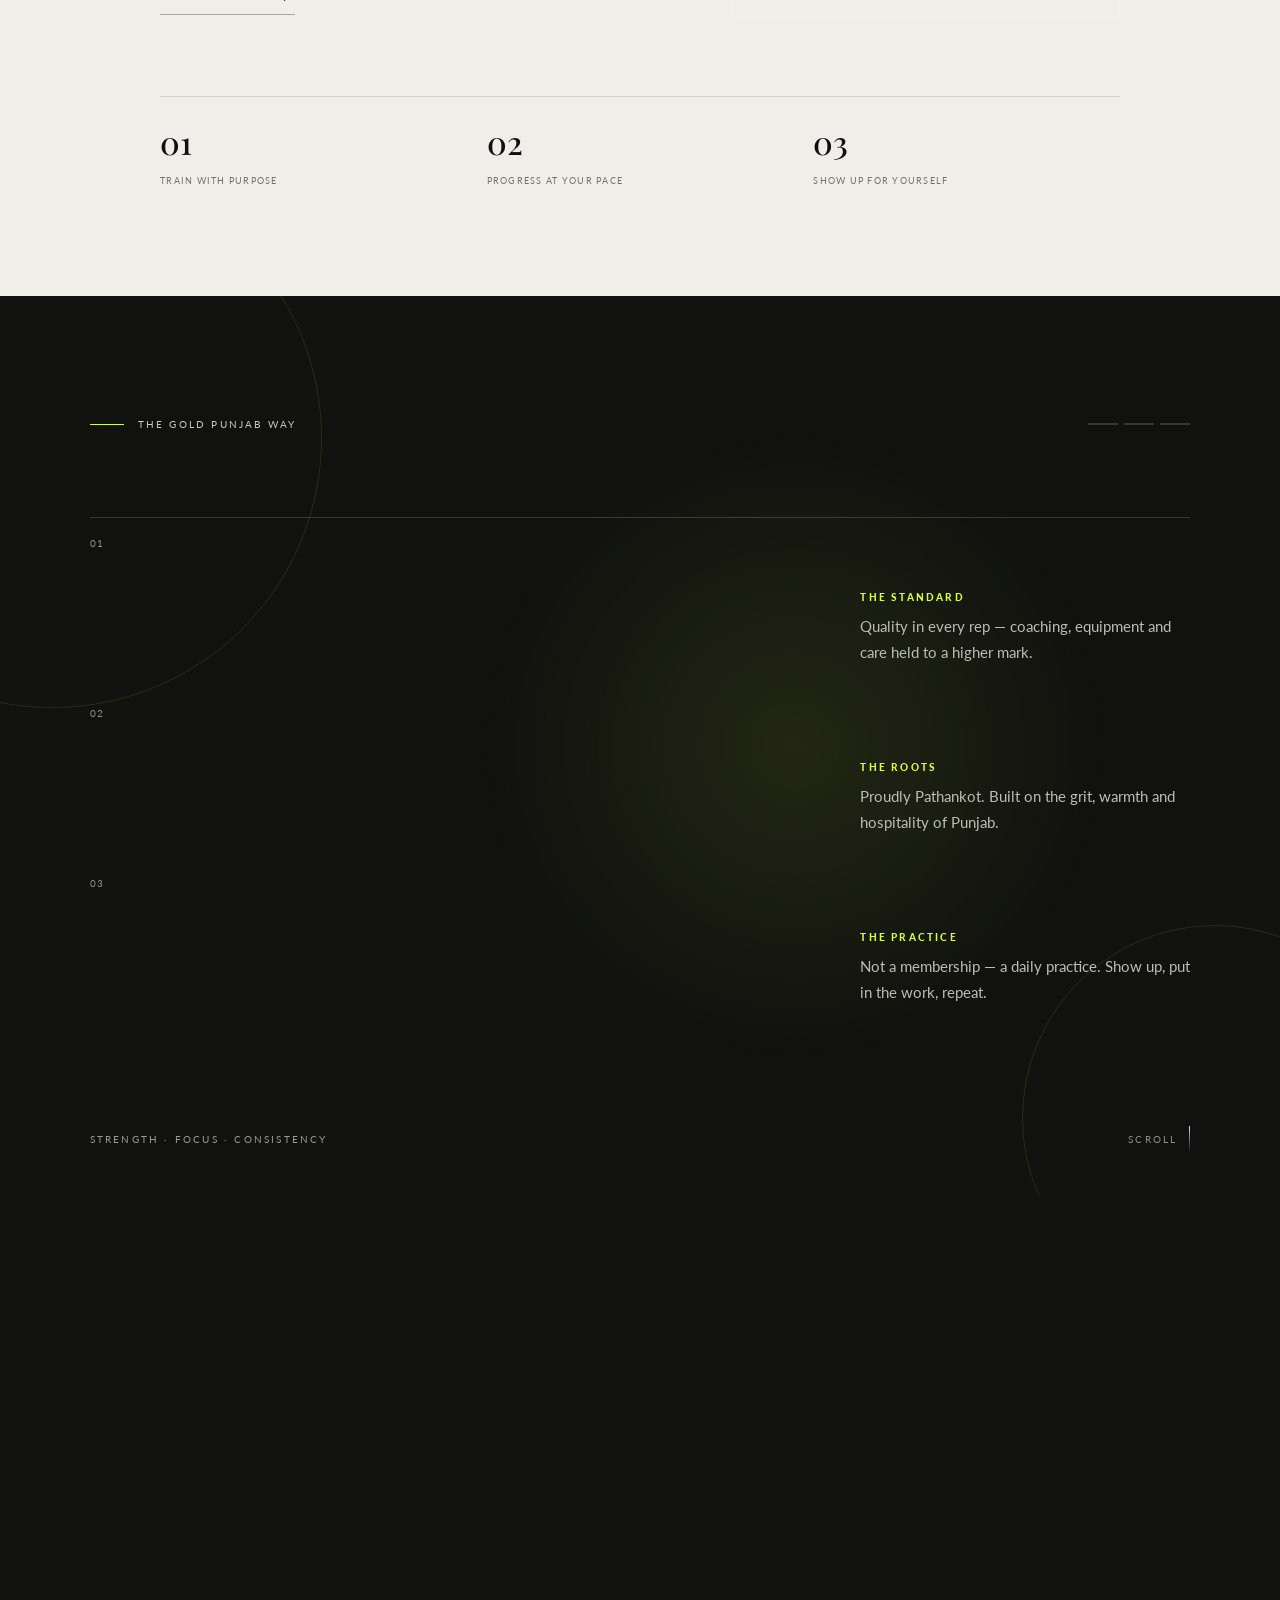
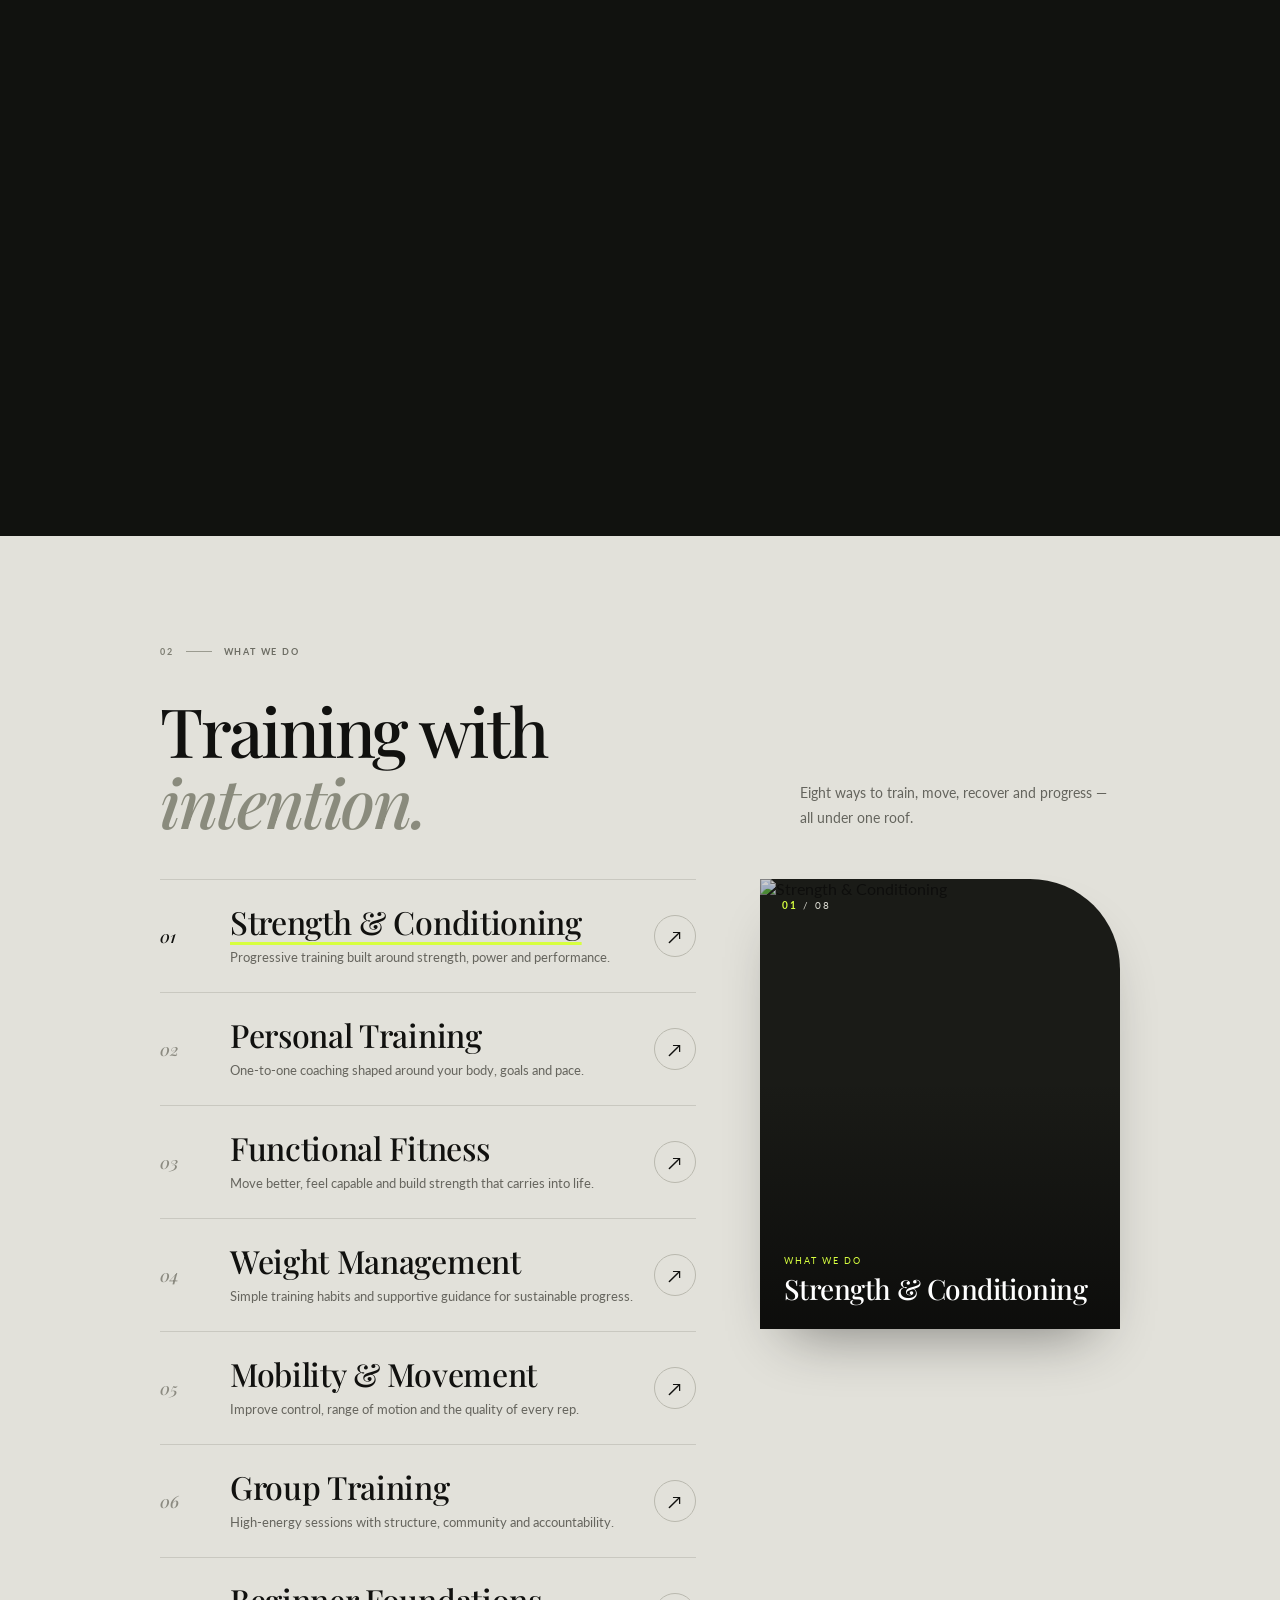
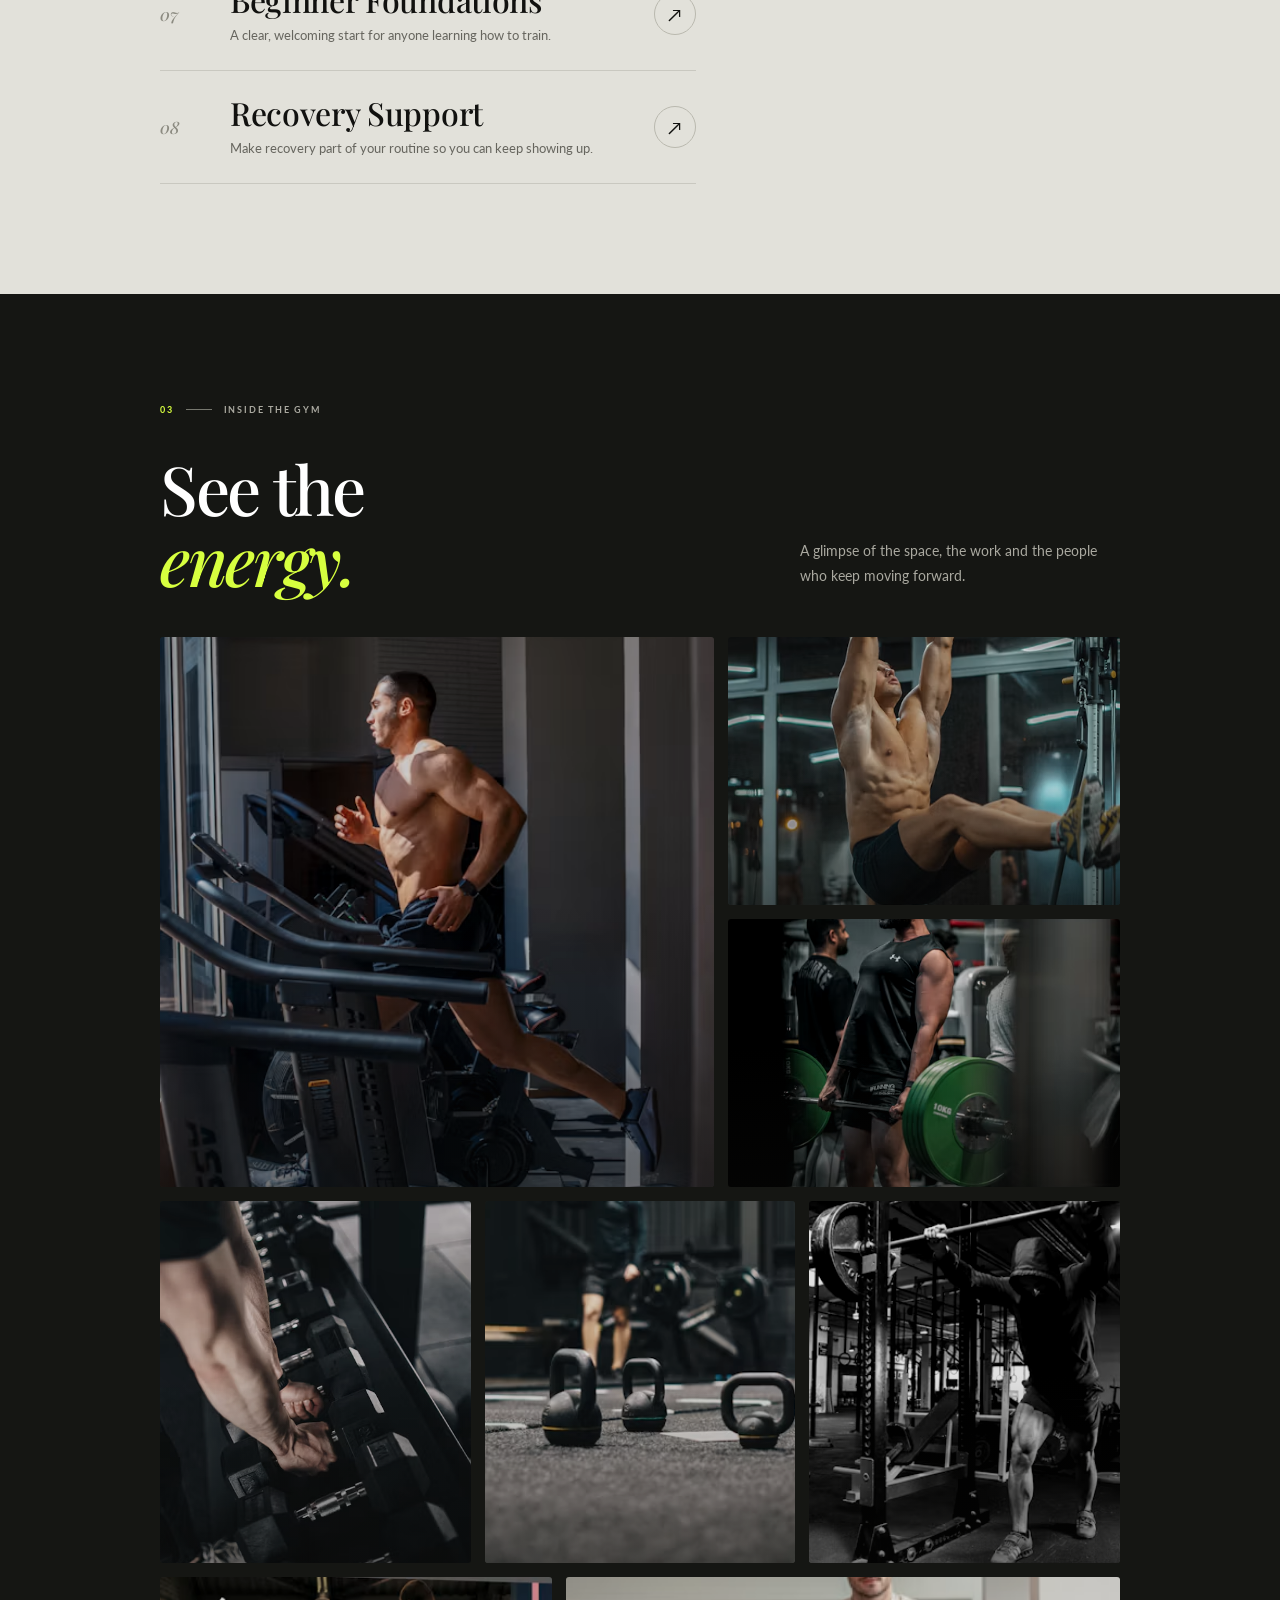
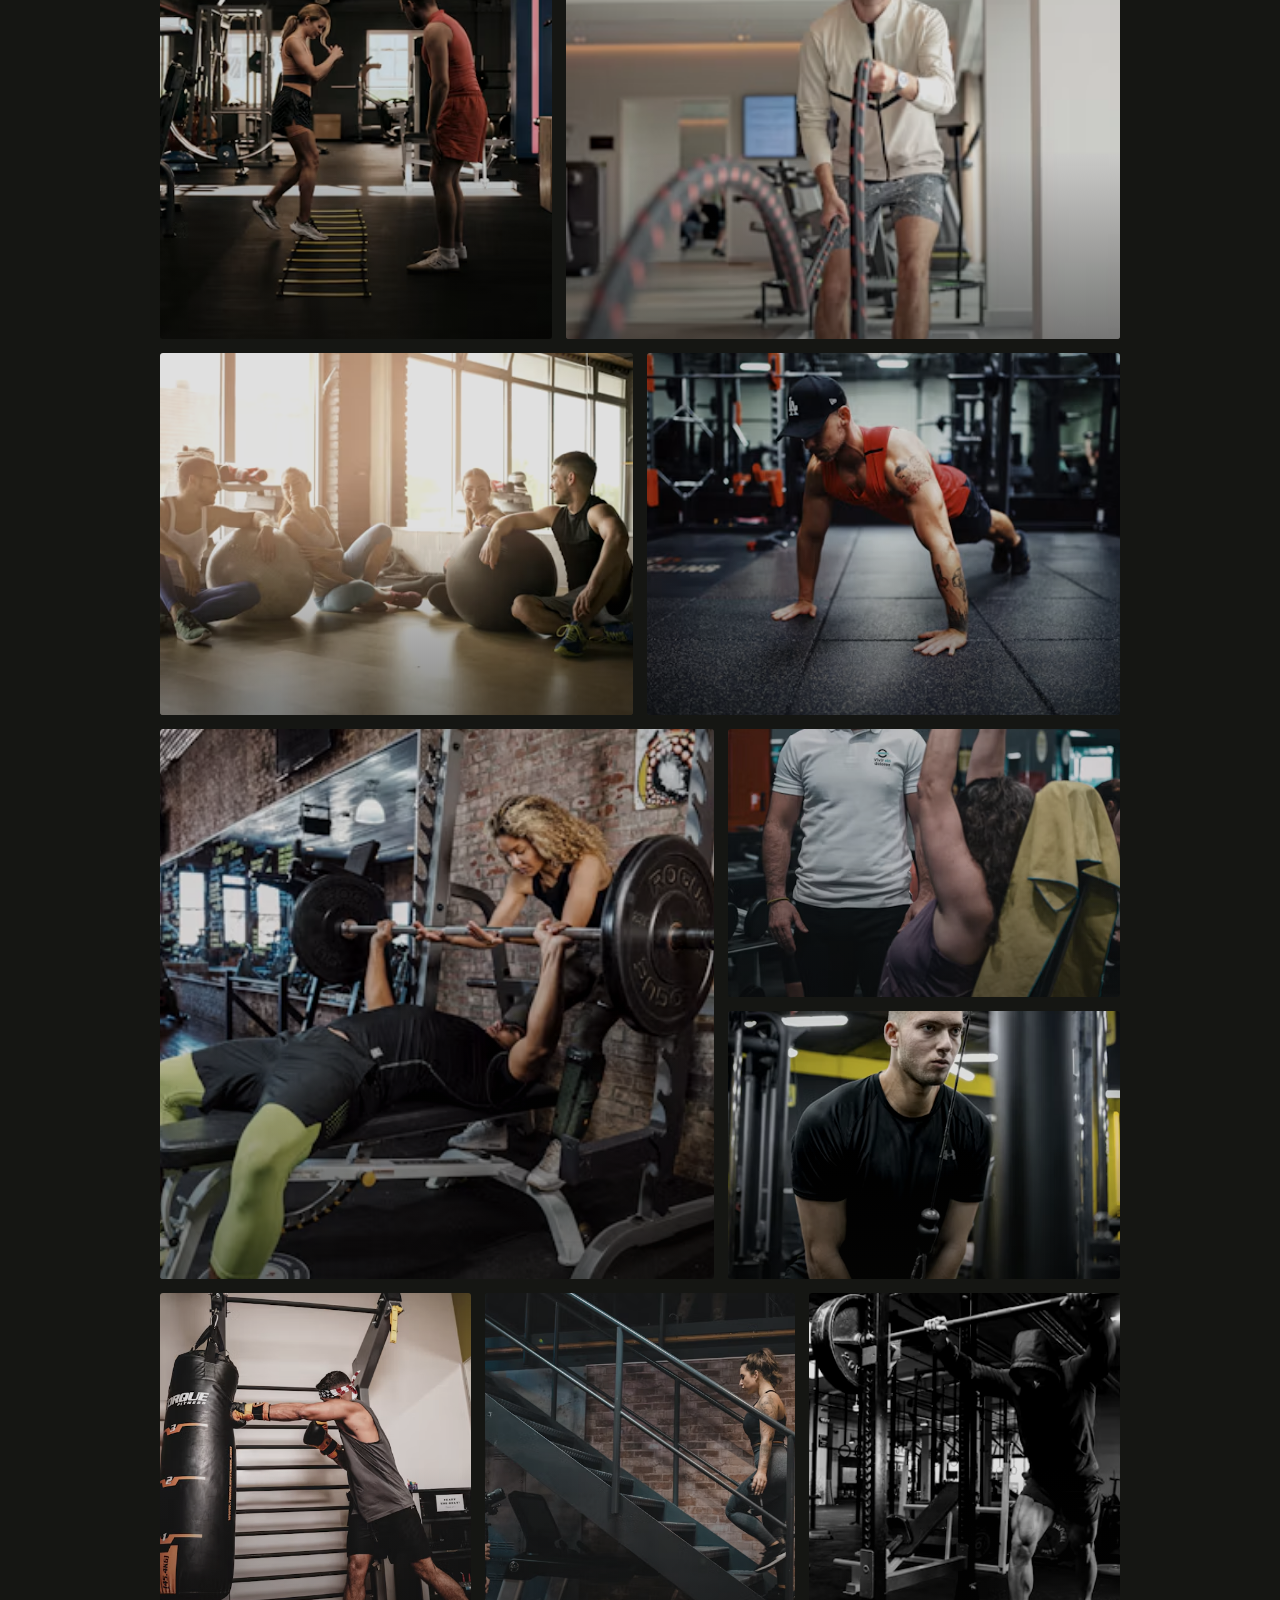
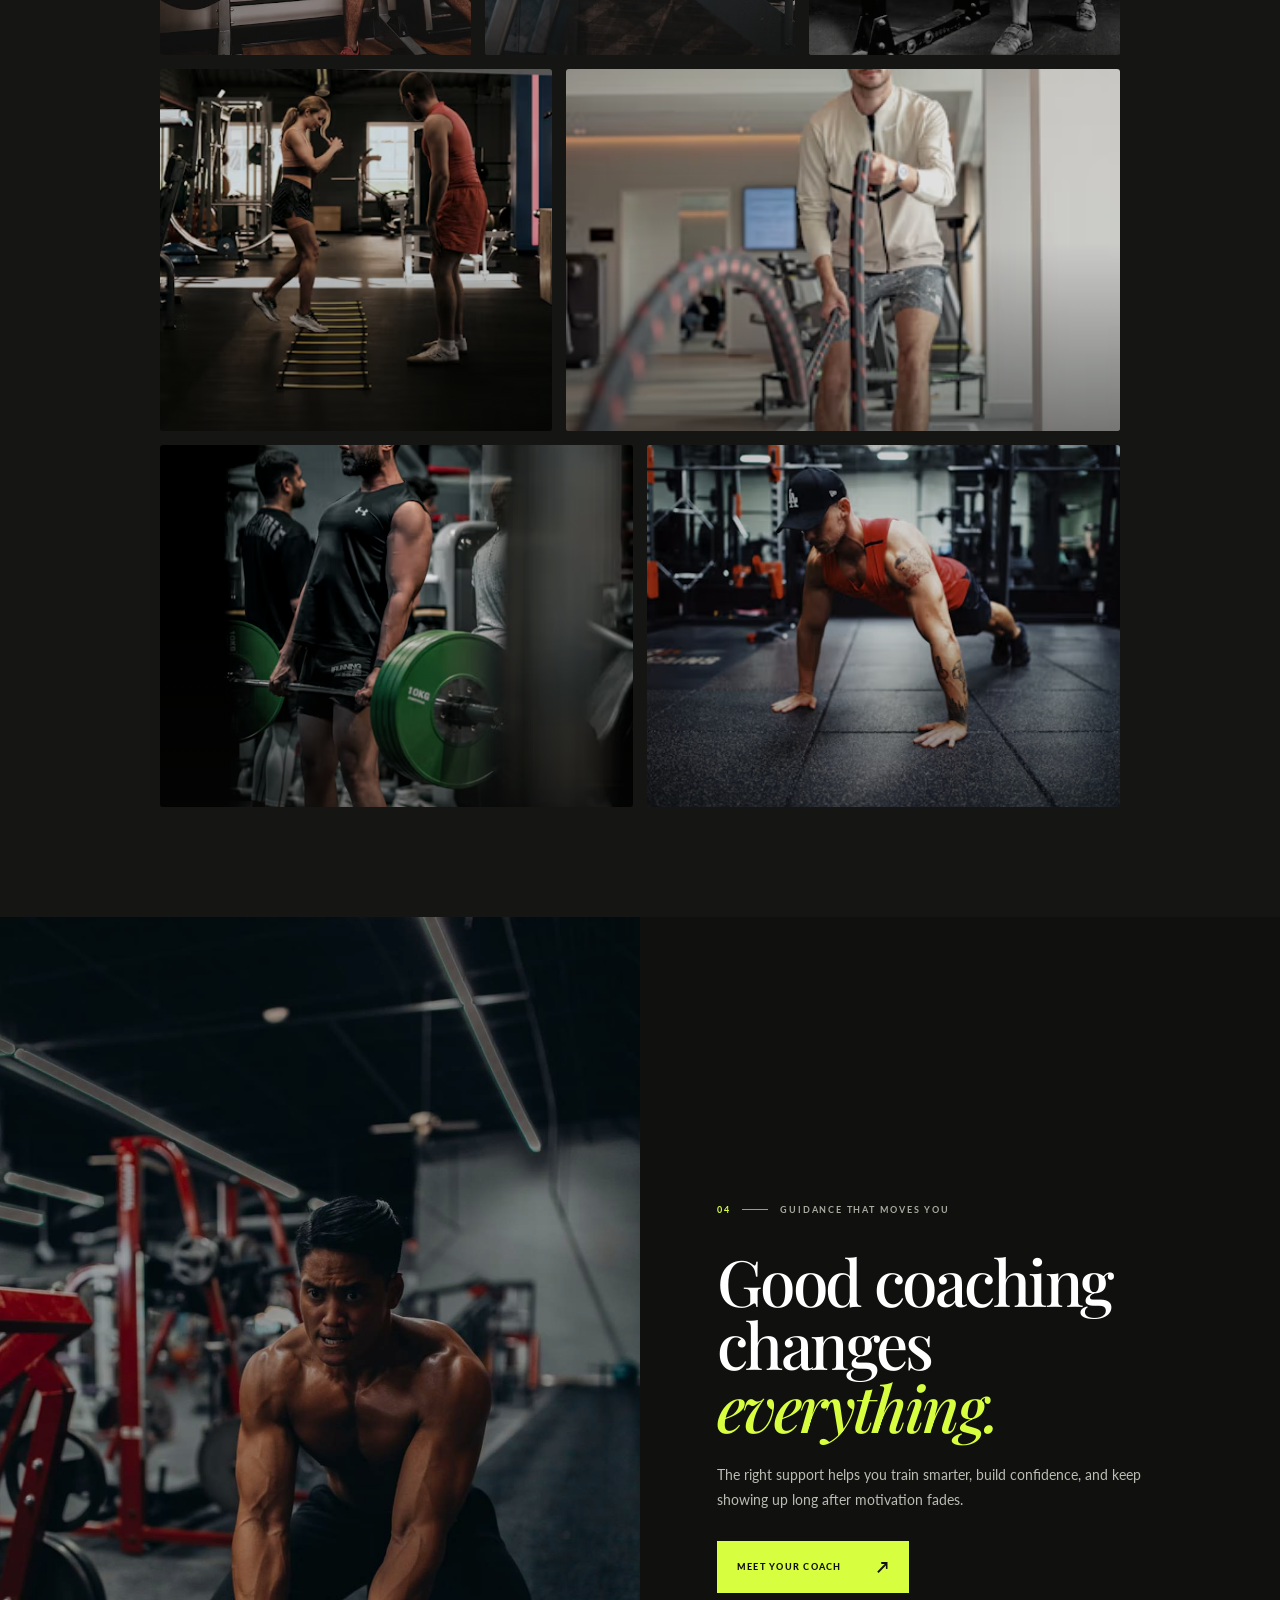
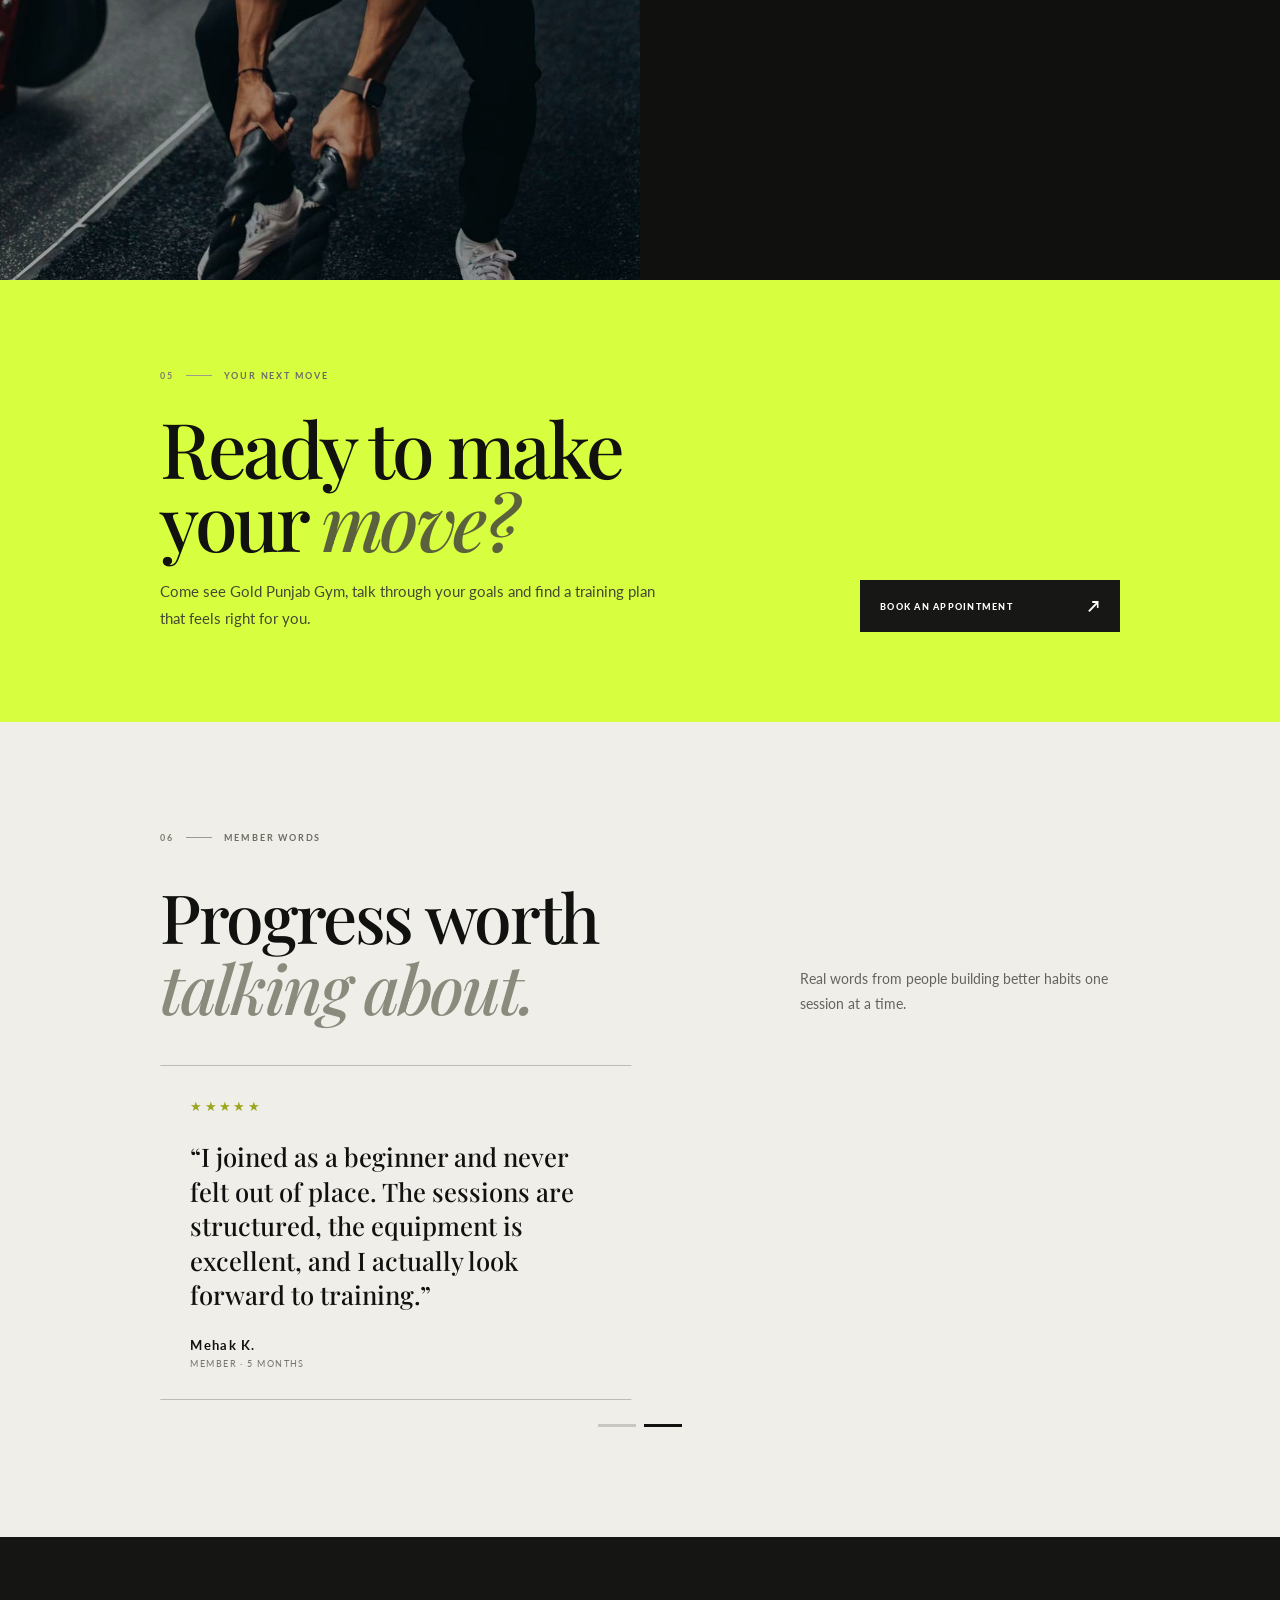
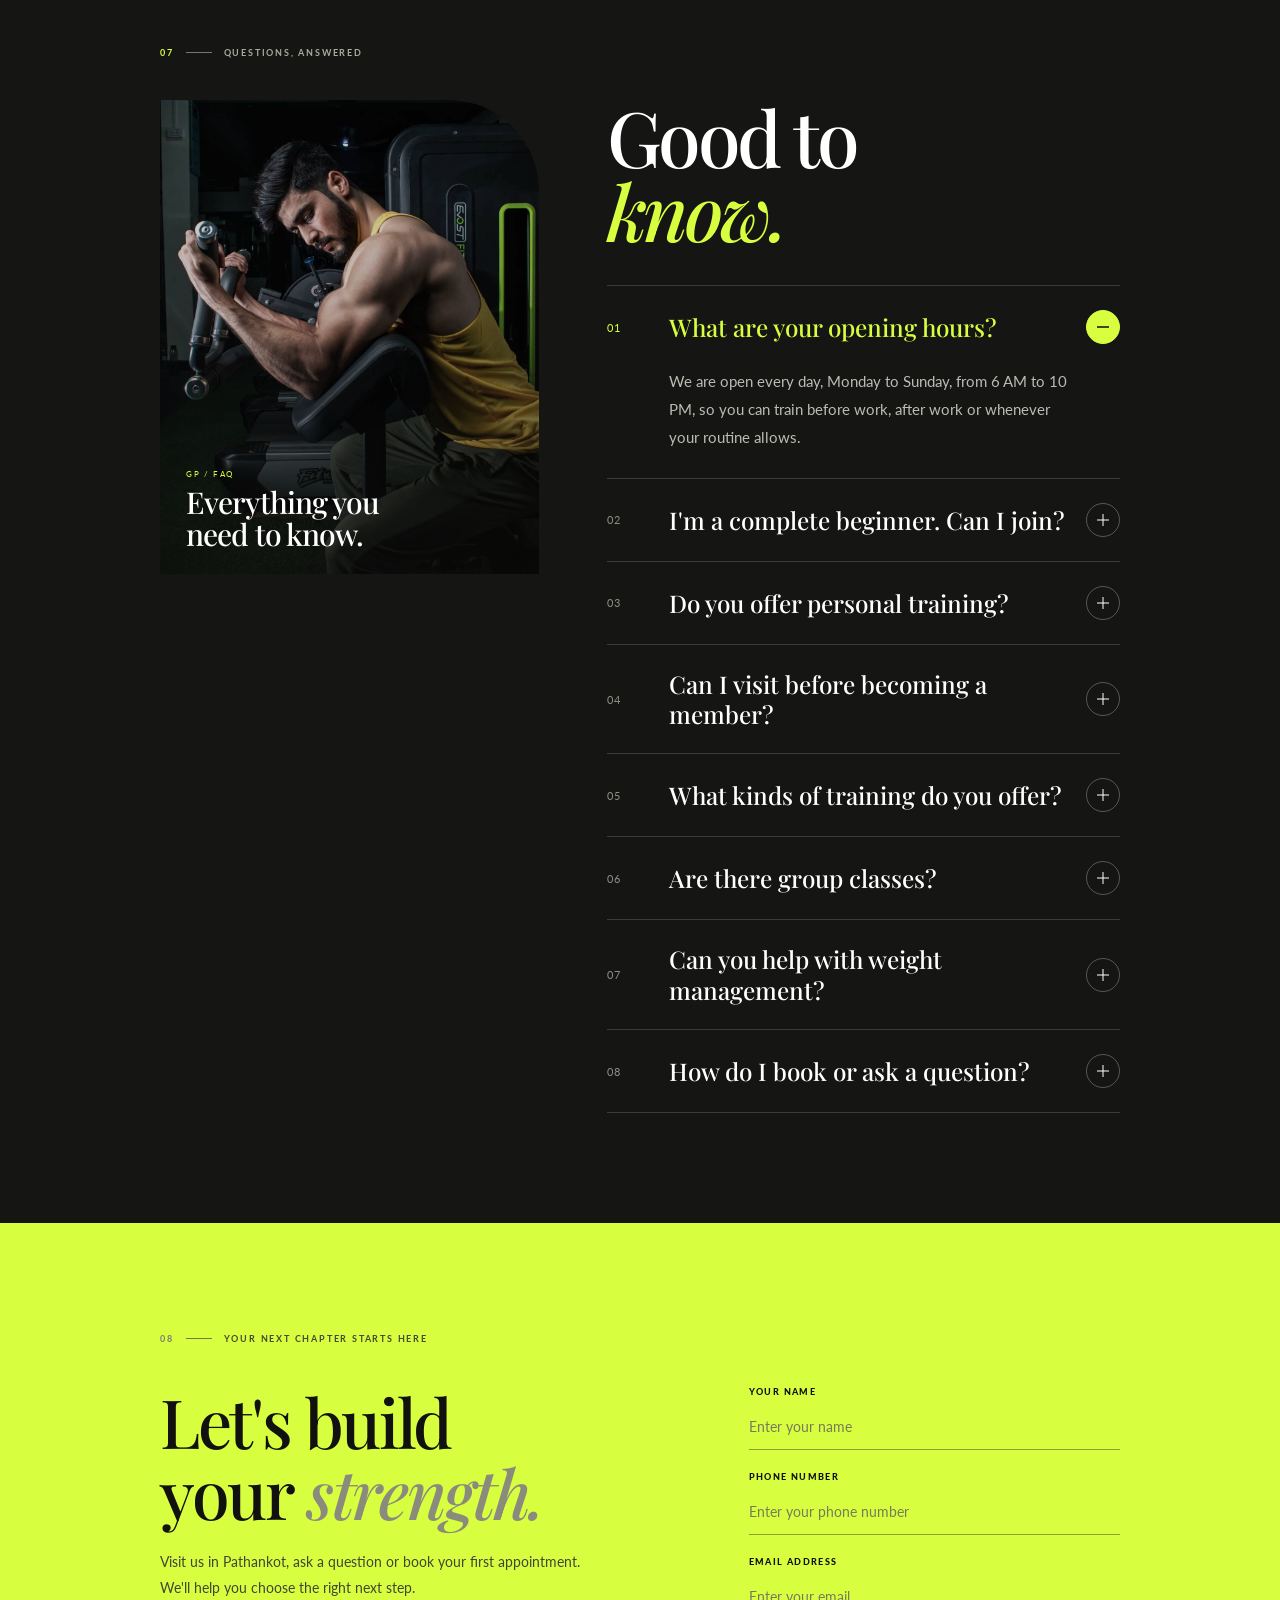
==== commit 849fad8f: "images update" ====
--- a/index.html
+++ b/index.html
@@ -194,56 +194,56 @@
         <div class="service-layout">
           <div class="service-list">
             <a class="service-item active" href="#contact" data-idx="0"
-              data-img="https://images.unsplash.com/photo-1599058917212-d750089bc07e?auto=format&fit=crop&w=900&q=80"><span>01</span>
+              data-img="imgs/gall14.avif"><span>01</span>
               <div>
                 <h3>Strength & Conditioning</h3>
                 <p>Progressive training built around strength, power and performance.</p>
               </div><b aria-hidden="true">↗</b>
             </a>
             <a class="service-item" href="#contact" data-idx="1"
-              data-img="https://images.unsplash.com/photo-1517836357463-d25dfeac3438?auto=format&fit=crop&w=900&q=80"><span>02</span>
+              data-img="imgs/gall11.avif"><span>02</span>
               <div>
                 <h3>Personal Training</h3>
                 <p>One-to-one coaching shaped around your body, goals and pace.</p>
               </div><b aria-hidden="true">↗</b>
             </a>
             <a class="service-item" href="#contact" data-idx="2"
-              data-img="https://images.unsplash.com/photo-1534258936925-c58bed479fcb?auto=format&fit=crop&w=900&q=80"><span>03</span>
+              data-img="imgs/gall12.avif"><span>03</span>
               <div>
                 <h3>Functional Fitness</h3>
                 <p>Move better, feel capable and build strength that carries into life.</p>
               </div><b aria-hidden="true">↗</b>
             </a>
             <a class="service-item" href="#contact" data-idx="3"
-              data-img="https://images.unsplash.com/photo-1574680178050-55c6a6a96e4d?auto=format&fit=crop&w=900&q=80"><span>04</span>
+              data-img="imgs/gall13.avif"><span>04</span>
               <div>
                 <h3>Weight Management</h3>
                 <p>Simple training habits and supportive guidance for sustainable progress.</p>
               </div><b aria-hidden="true">↗</b>
             </a>
             <a class="service-item" href="#contact" data-idx="4"
-              data-img="https://images.unsplash.com/photo-1594737625785-a6cbdabd333c?auto=format&fit=crop&w=900&q=80"><span>05</span>
+              data-img="imgs/gall14.avif"><span>05</span>
               <div>
                 <h3>Mobility & Movement</h3>
                 <p>Improve control, range of motion and the quality of every rep.</p>
               </div><b aria-hidden="true">↗</b>
             </a>
             <a class="service-item" href="#contact" data-idx="5"
-              data-img="https://images.unsplash.com/photo-1579758629938-03607ccdbaba?auto=format&fit=crop&w=900&q=80"><span>06</span>
+              data-img="imgs/gall07.avif"><span>06</span>
               <div>
                 <h3>Group Training</h3>
                 <p>High-energy sessions with structure, community and accountability.</p>
               </div><b aria-hidden="true">↗</b>
             </a>
             <a class="service-item" href="#contact" data-idx="6"
-              data-img="https://images.unsplash.com/photo-1584464491033-06628f3a6b7b?auto=format&fit=crop&w=900&q=80"><span>07</span>
+              data-img="imgs/gall08.avif"><span>07</span>
               <div>
                 <h3>Beginner Foundations</h3>
                 <p>A clear, welcoming start for anyone learning how to train.</p>
               </div><b aria-hidden="true">↗</b>
             </a>
             <a class="service-item" href="#contact" data-idx="7"
-              data-img="https://images.unsplash.com/photo-1517963879433-6ad2b056d712?auto=format&fit=crop&w=900&q=80"><span>08</span>
+              data-img="imgs/gall09.avif"><span>08</span>
               <div>
                 <h3>Recovery Support</h3>
                 <p>Make recovery part of your routine so you can keep showing up.</p>
--- a/style.css
+++ b/style.css
@@ -1241,7 +1241,7 @@
 
 .testimonial-dots button {
     width: 38px;
-    height: 2px;
+    height: 3px;
     border: 0;
     background: #c9c8c0;
     padding: 0
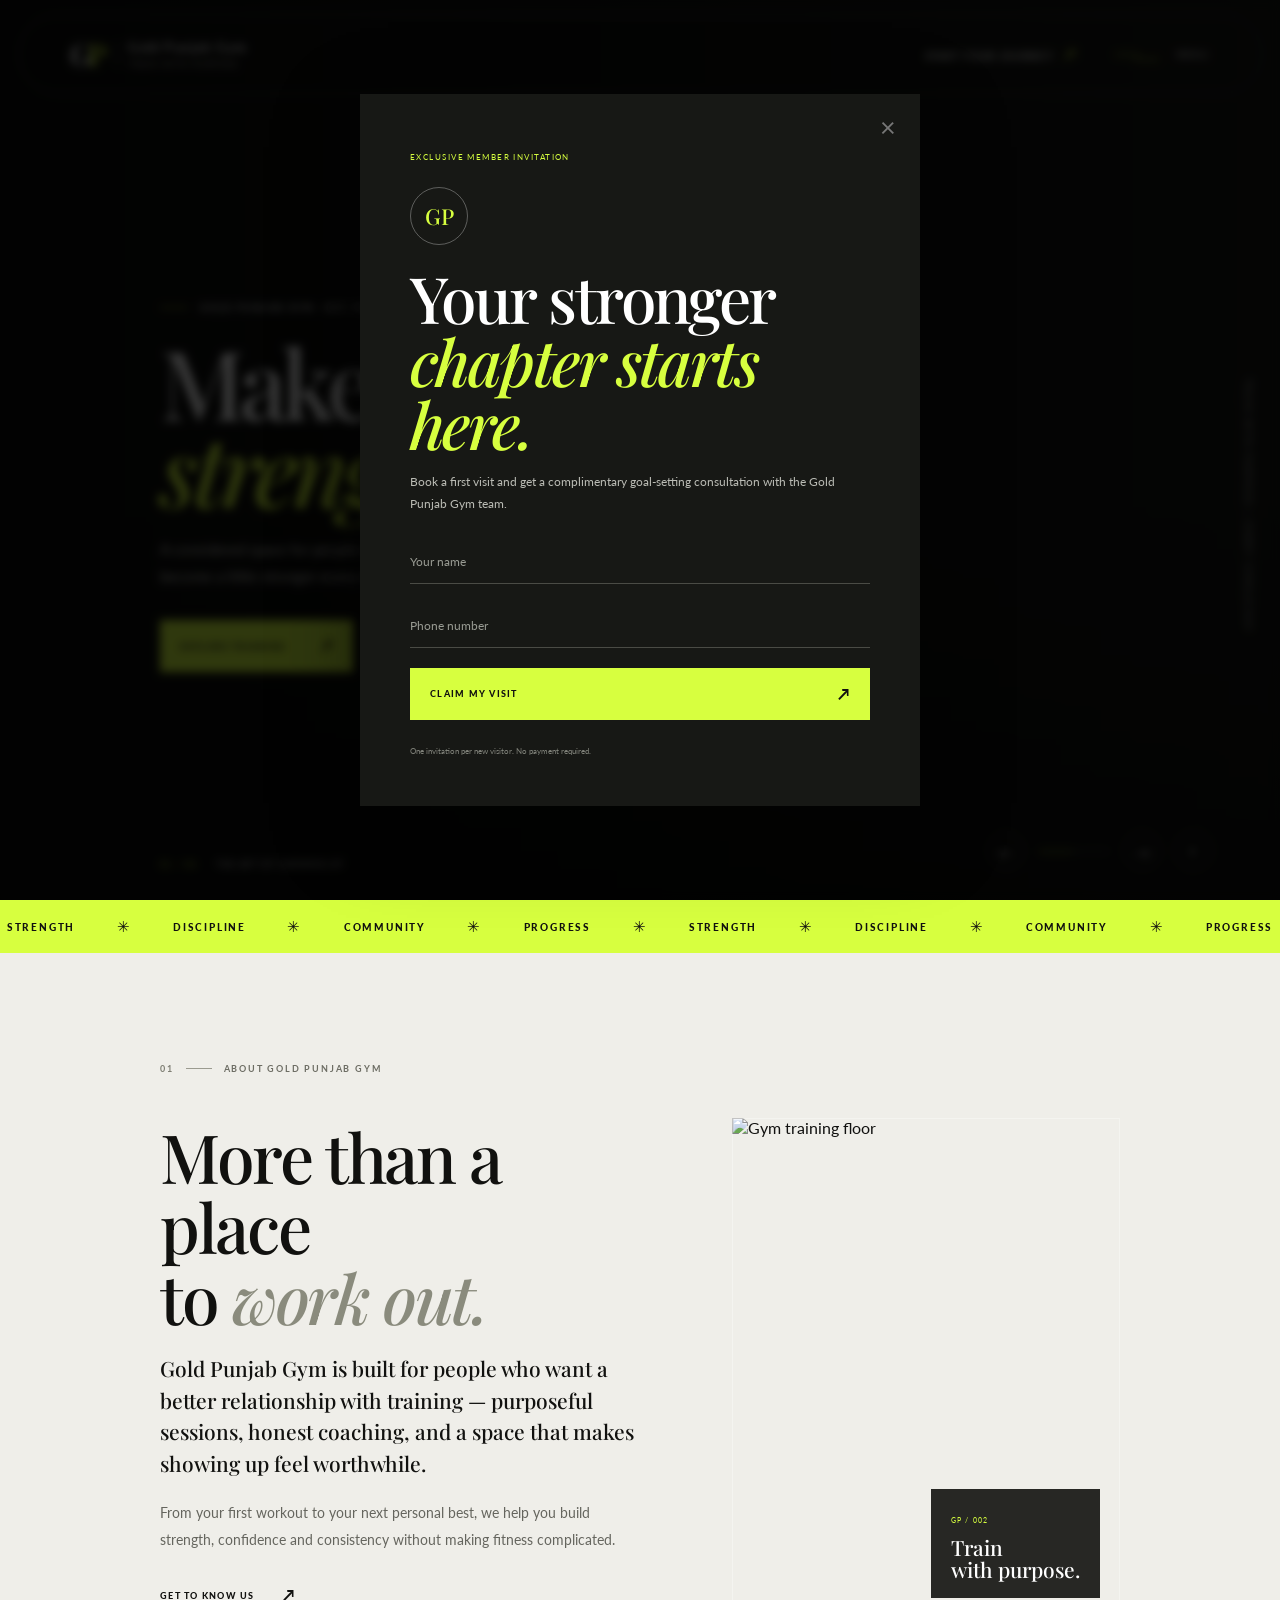
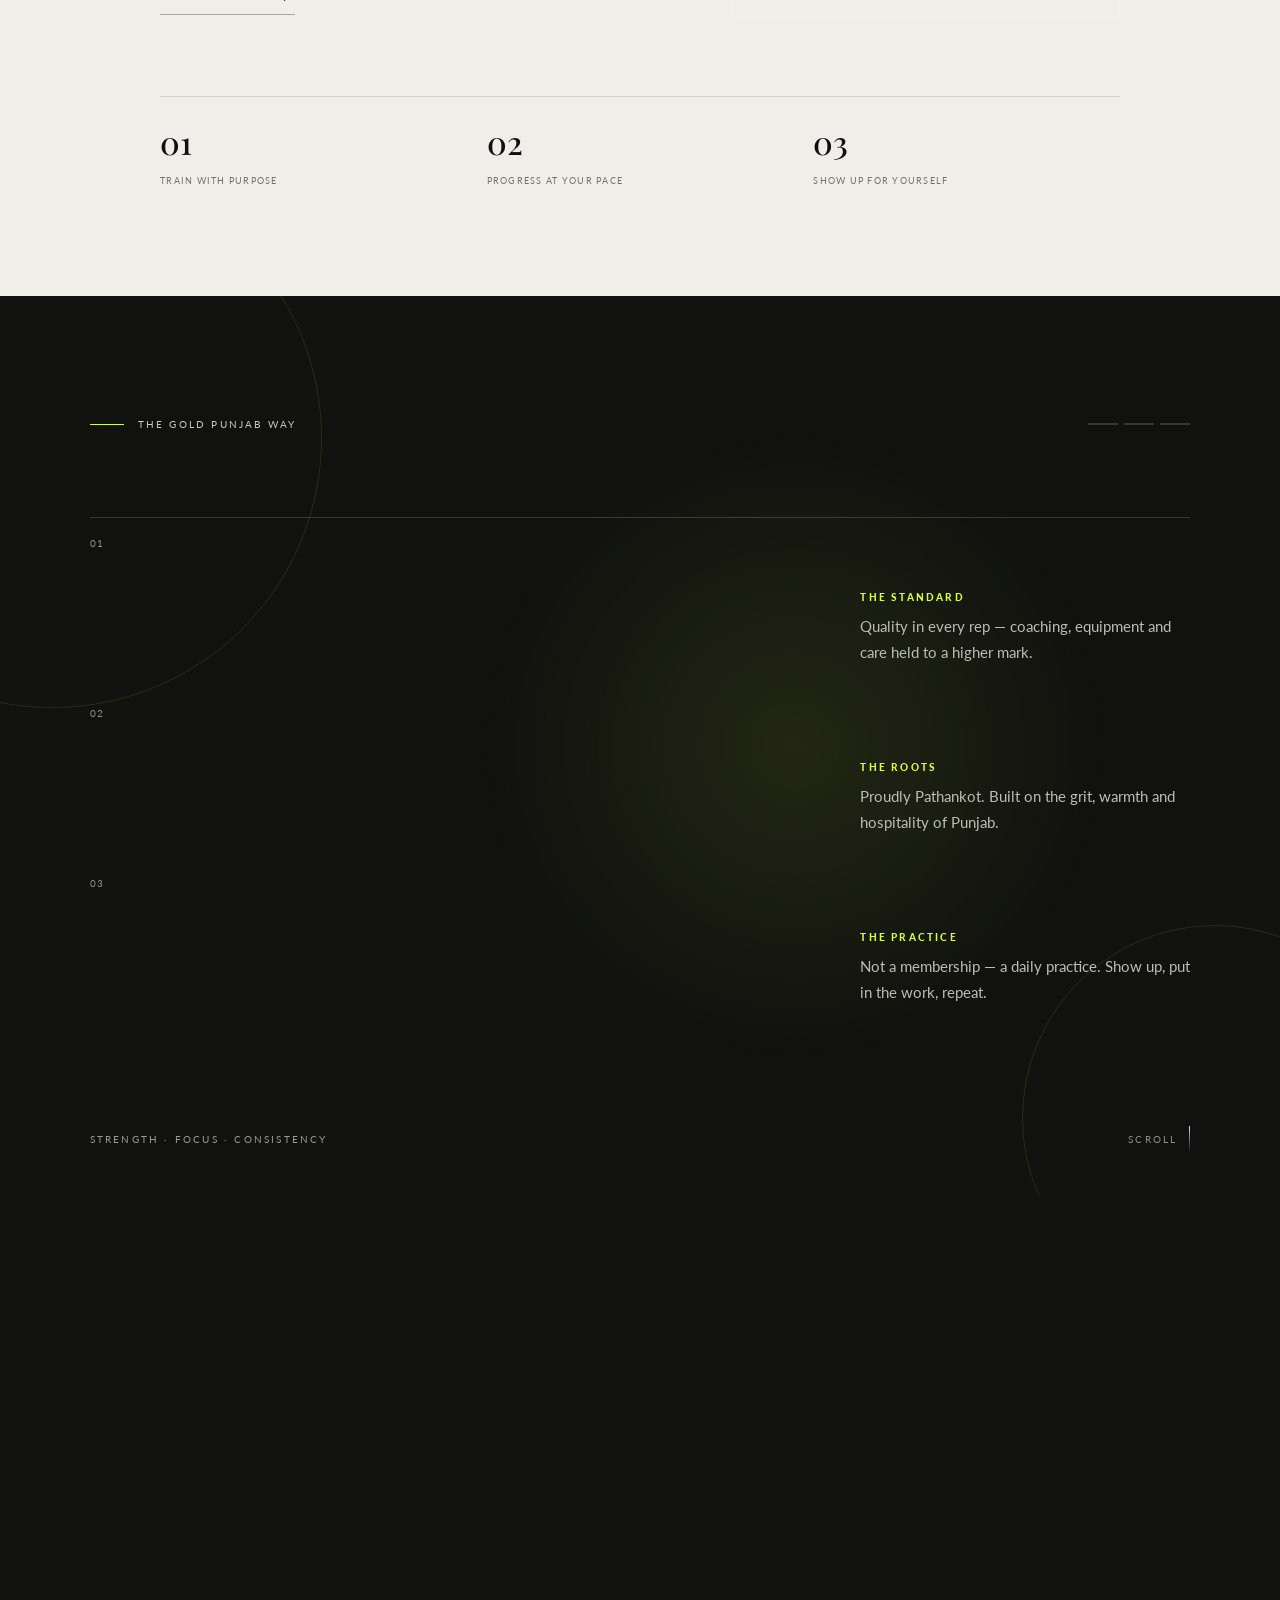
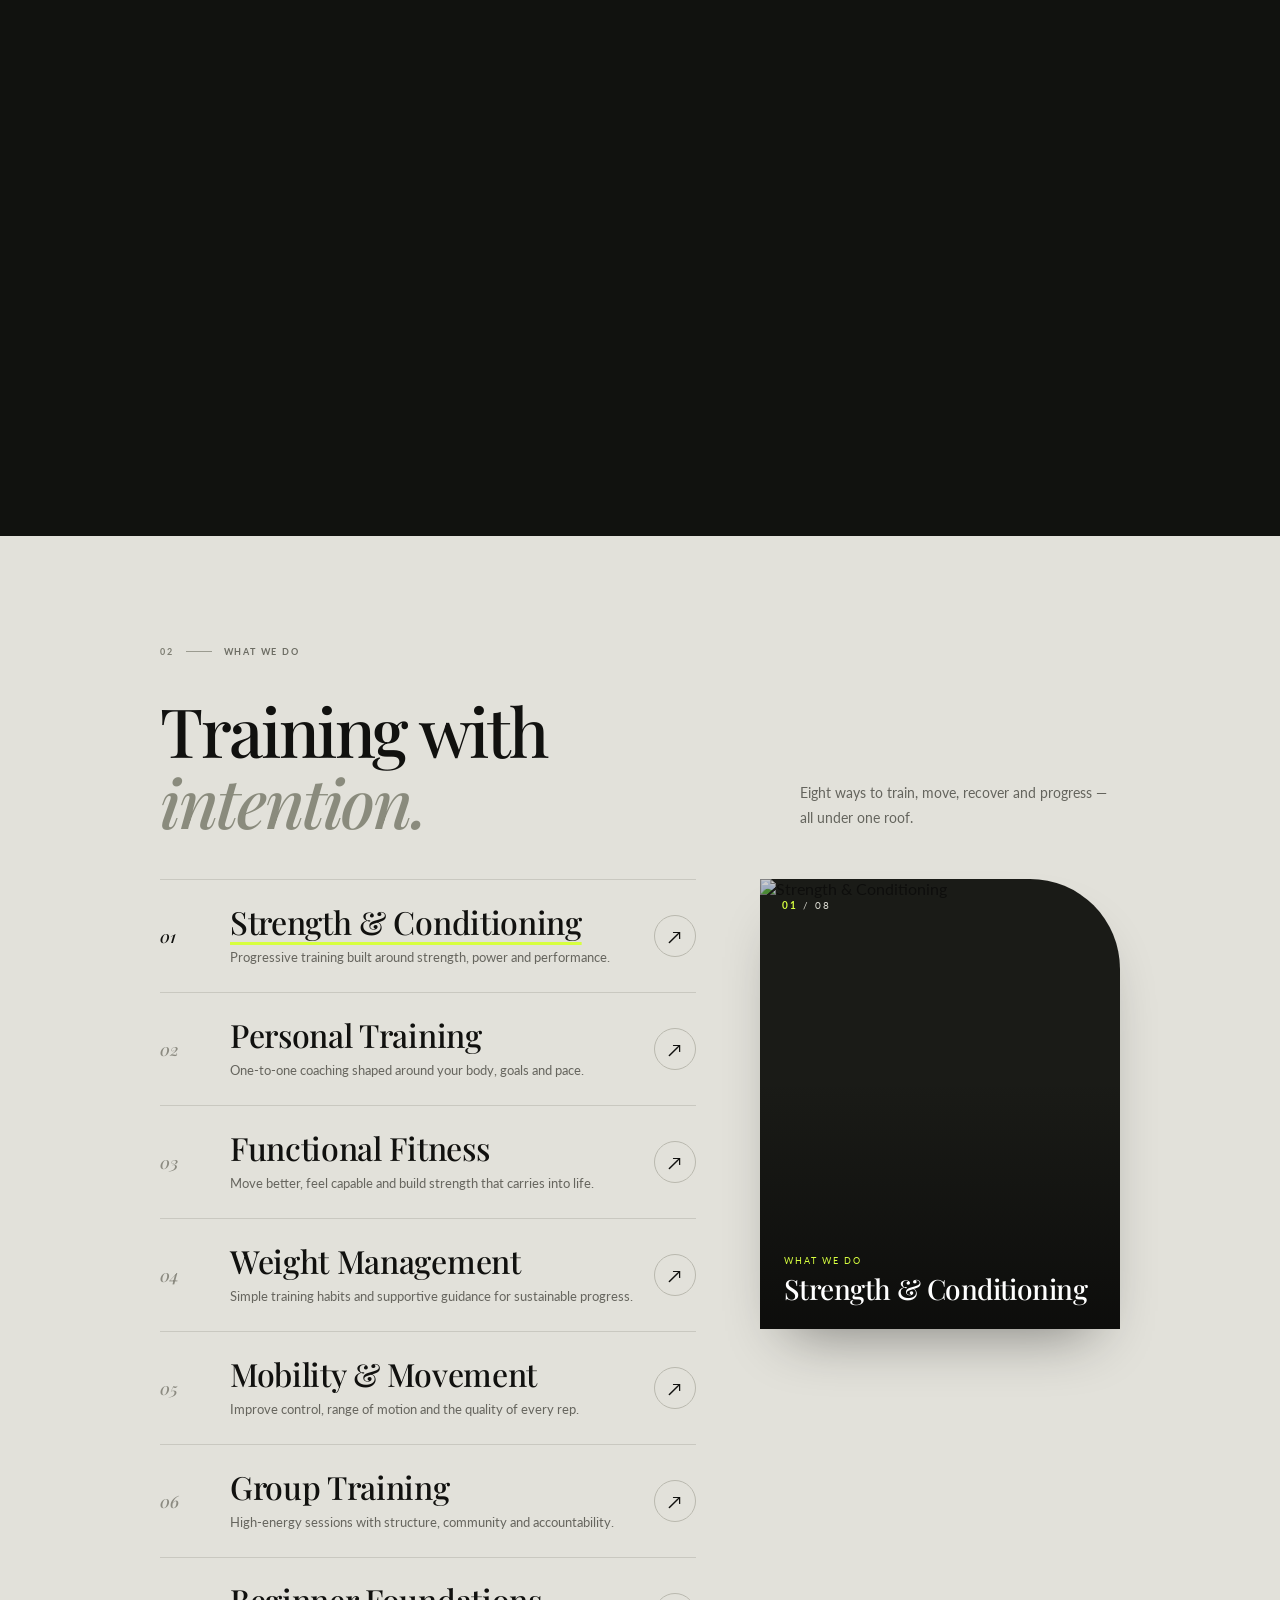
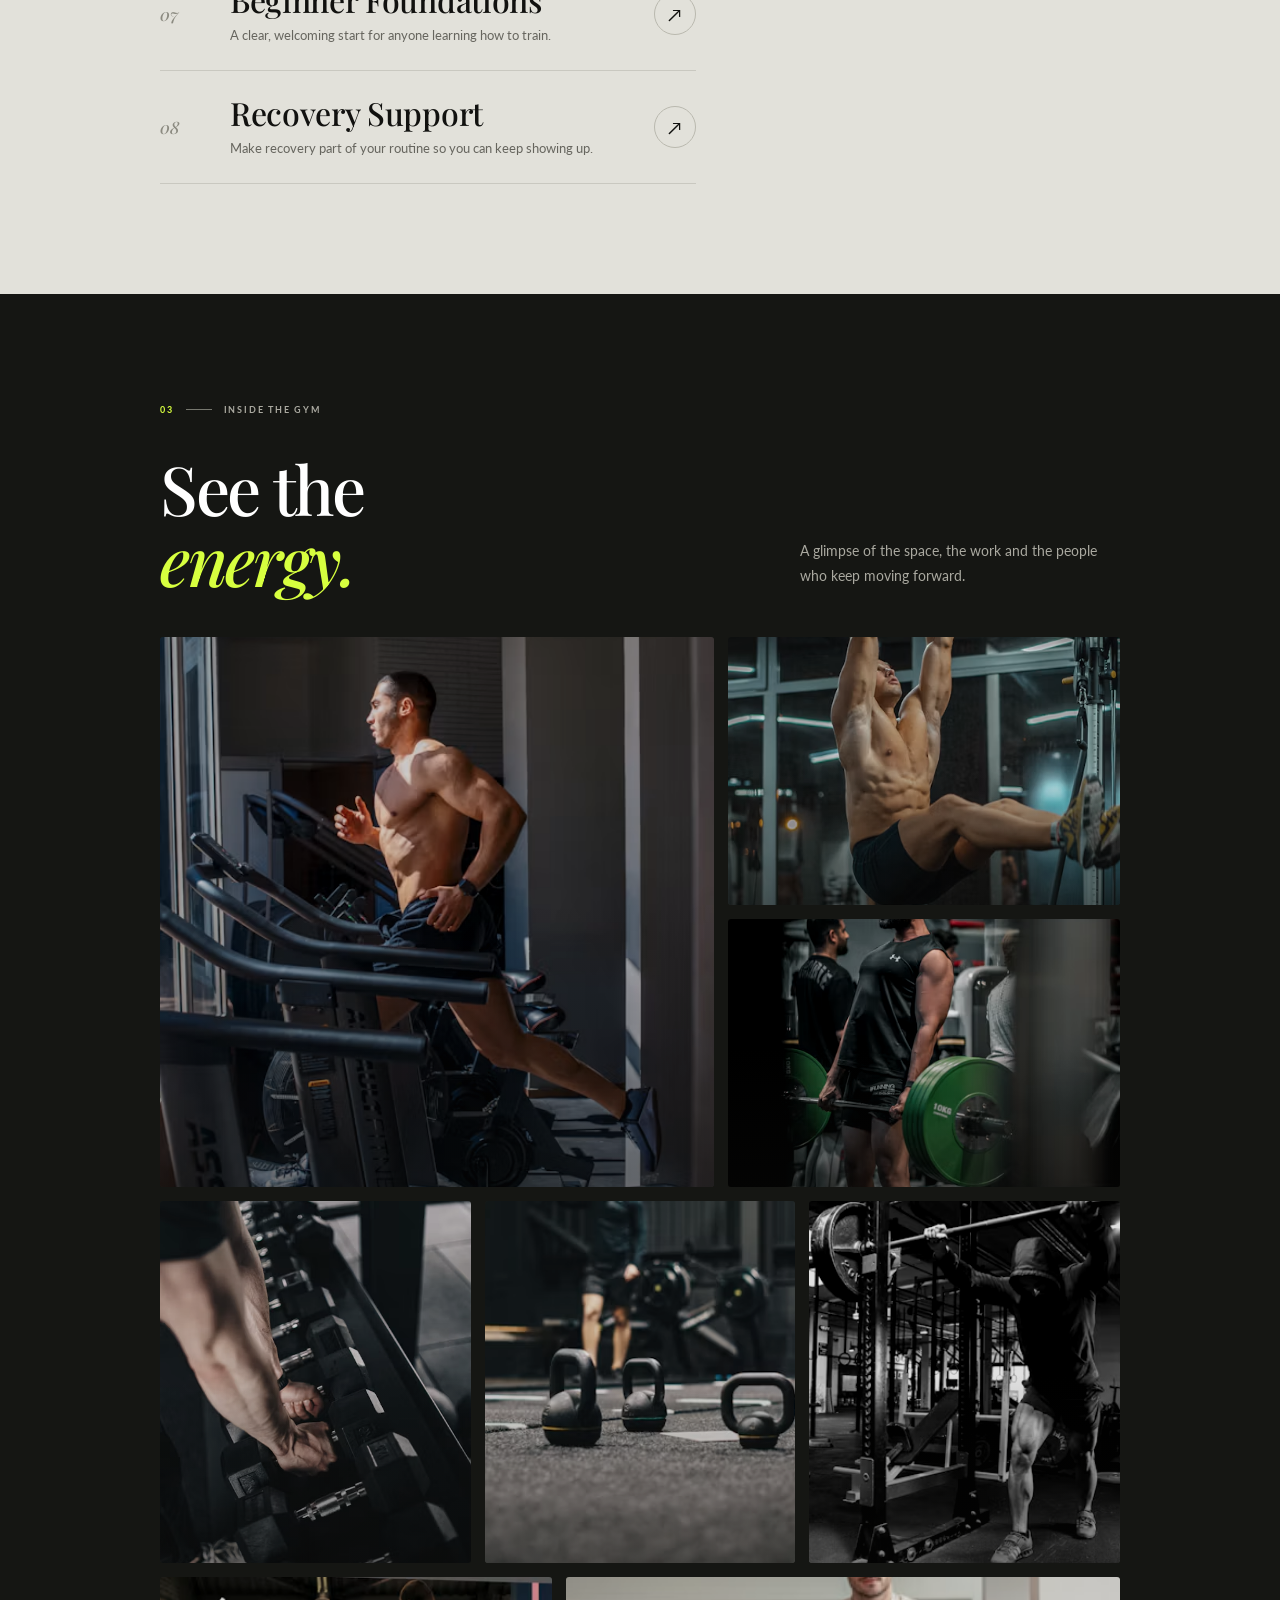
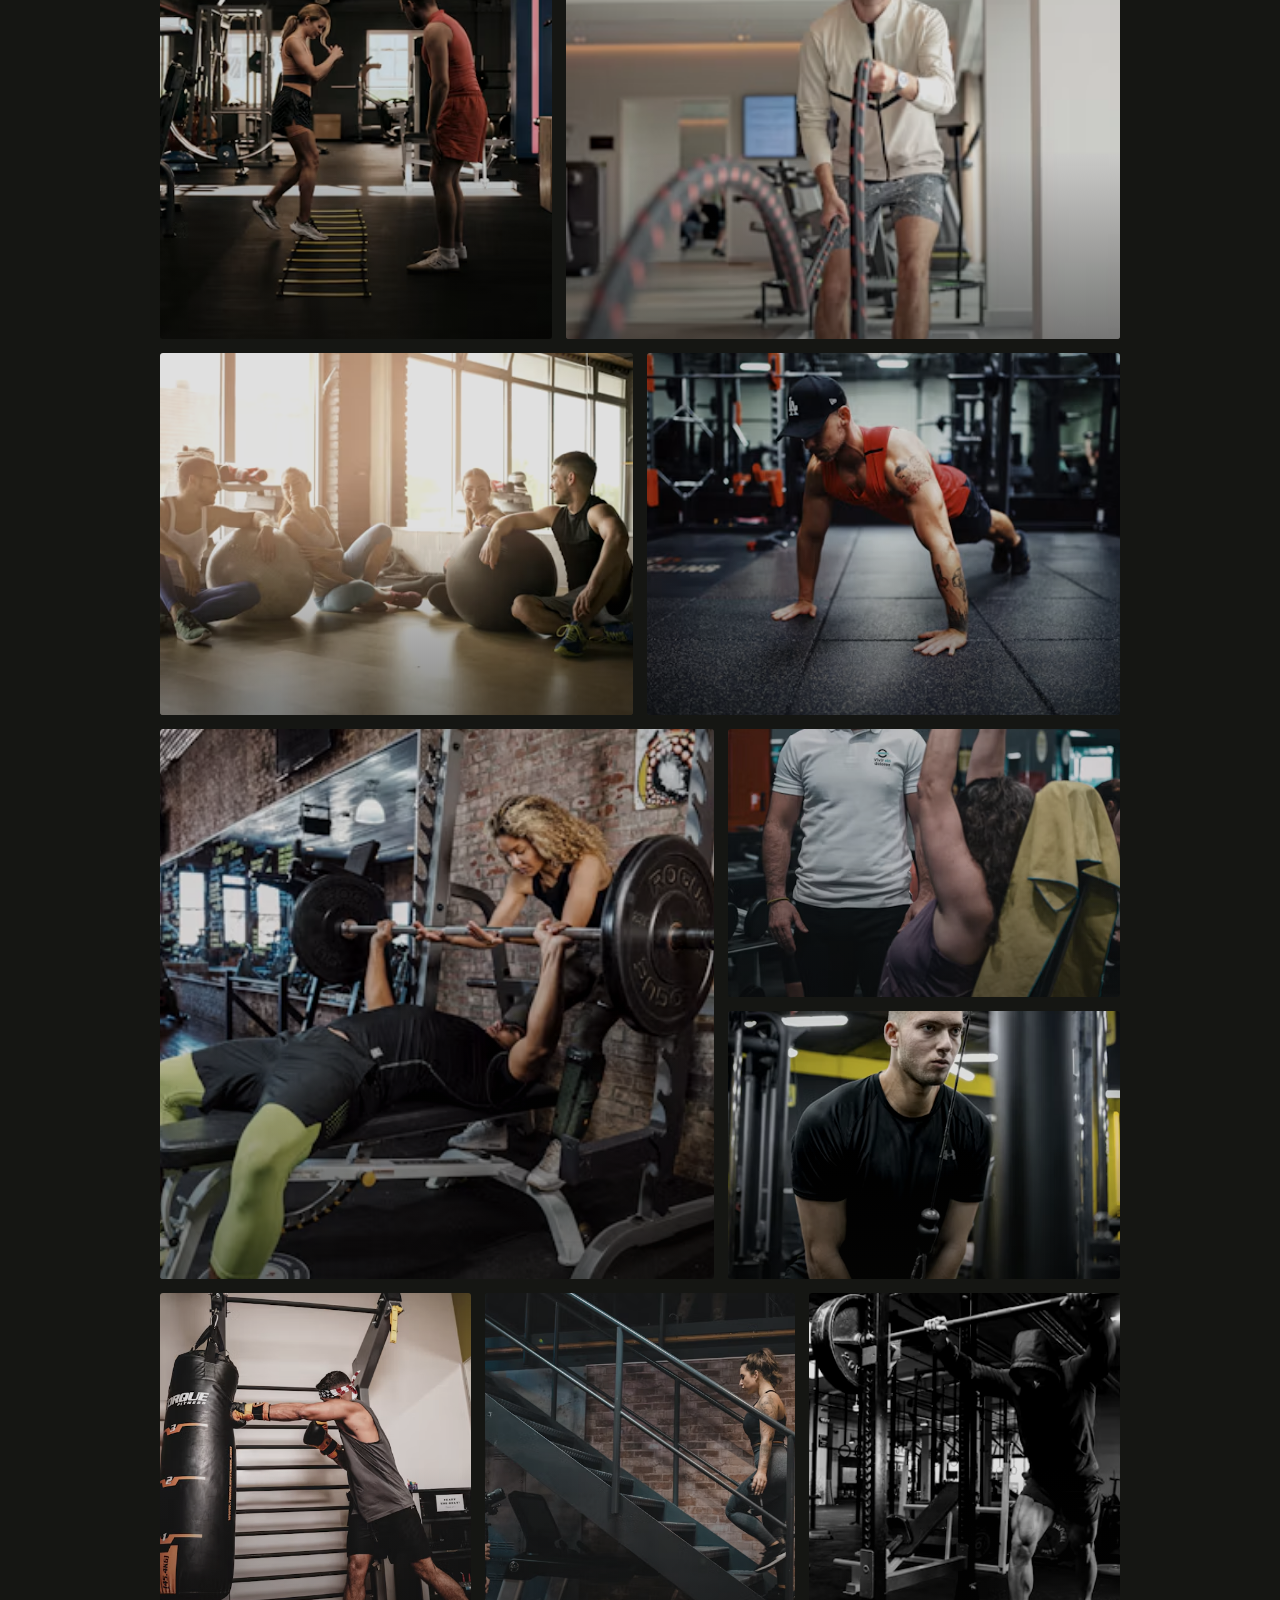
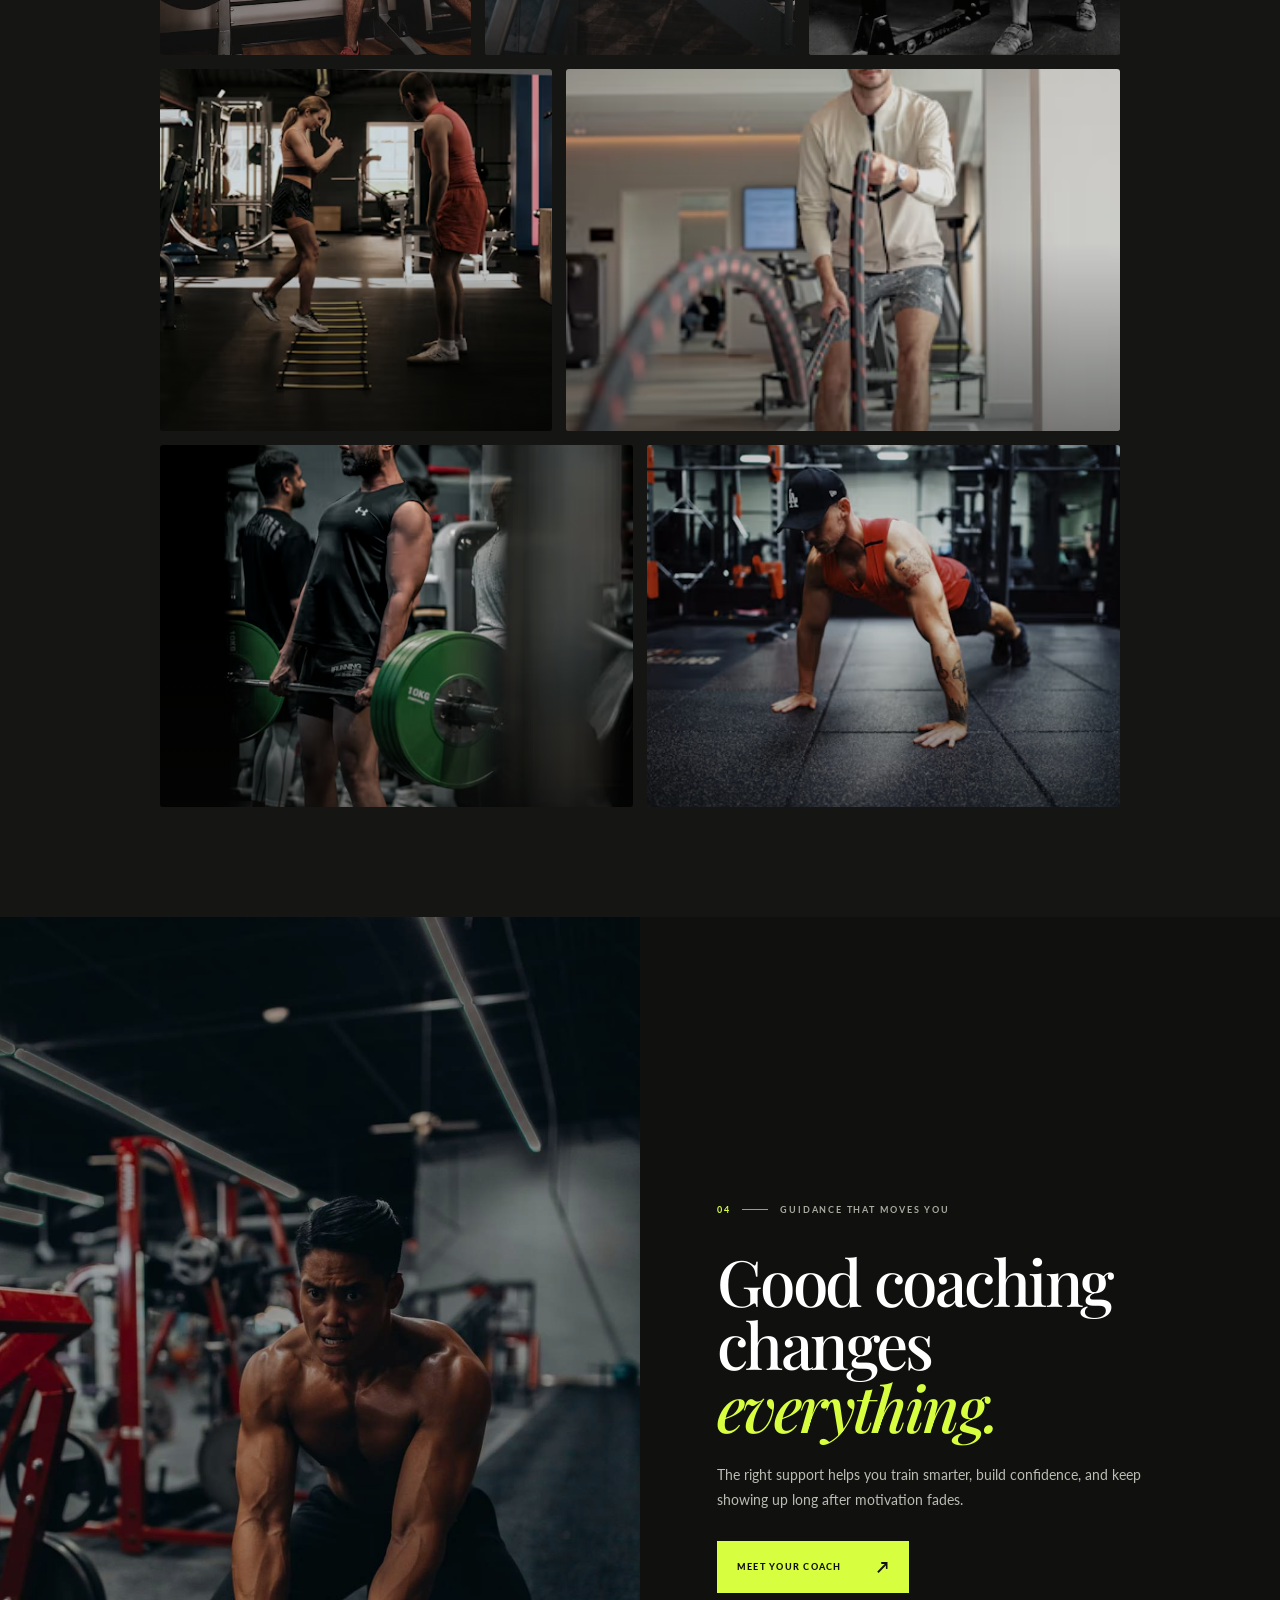
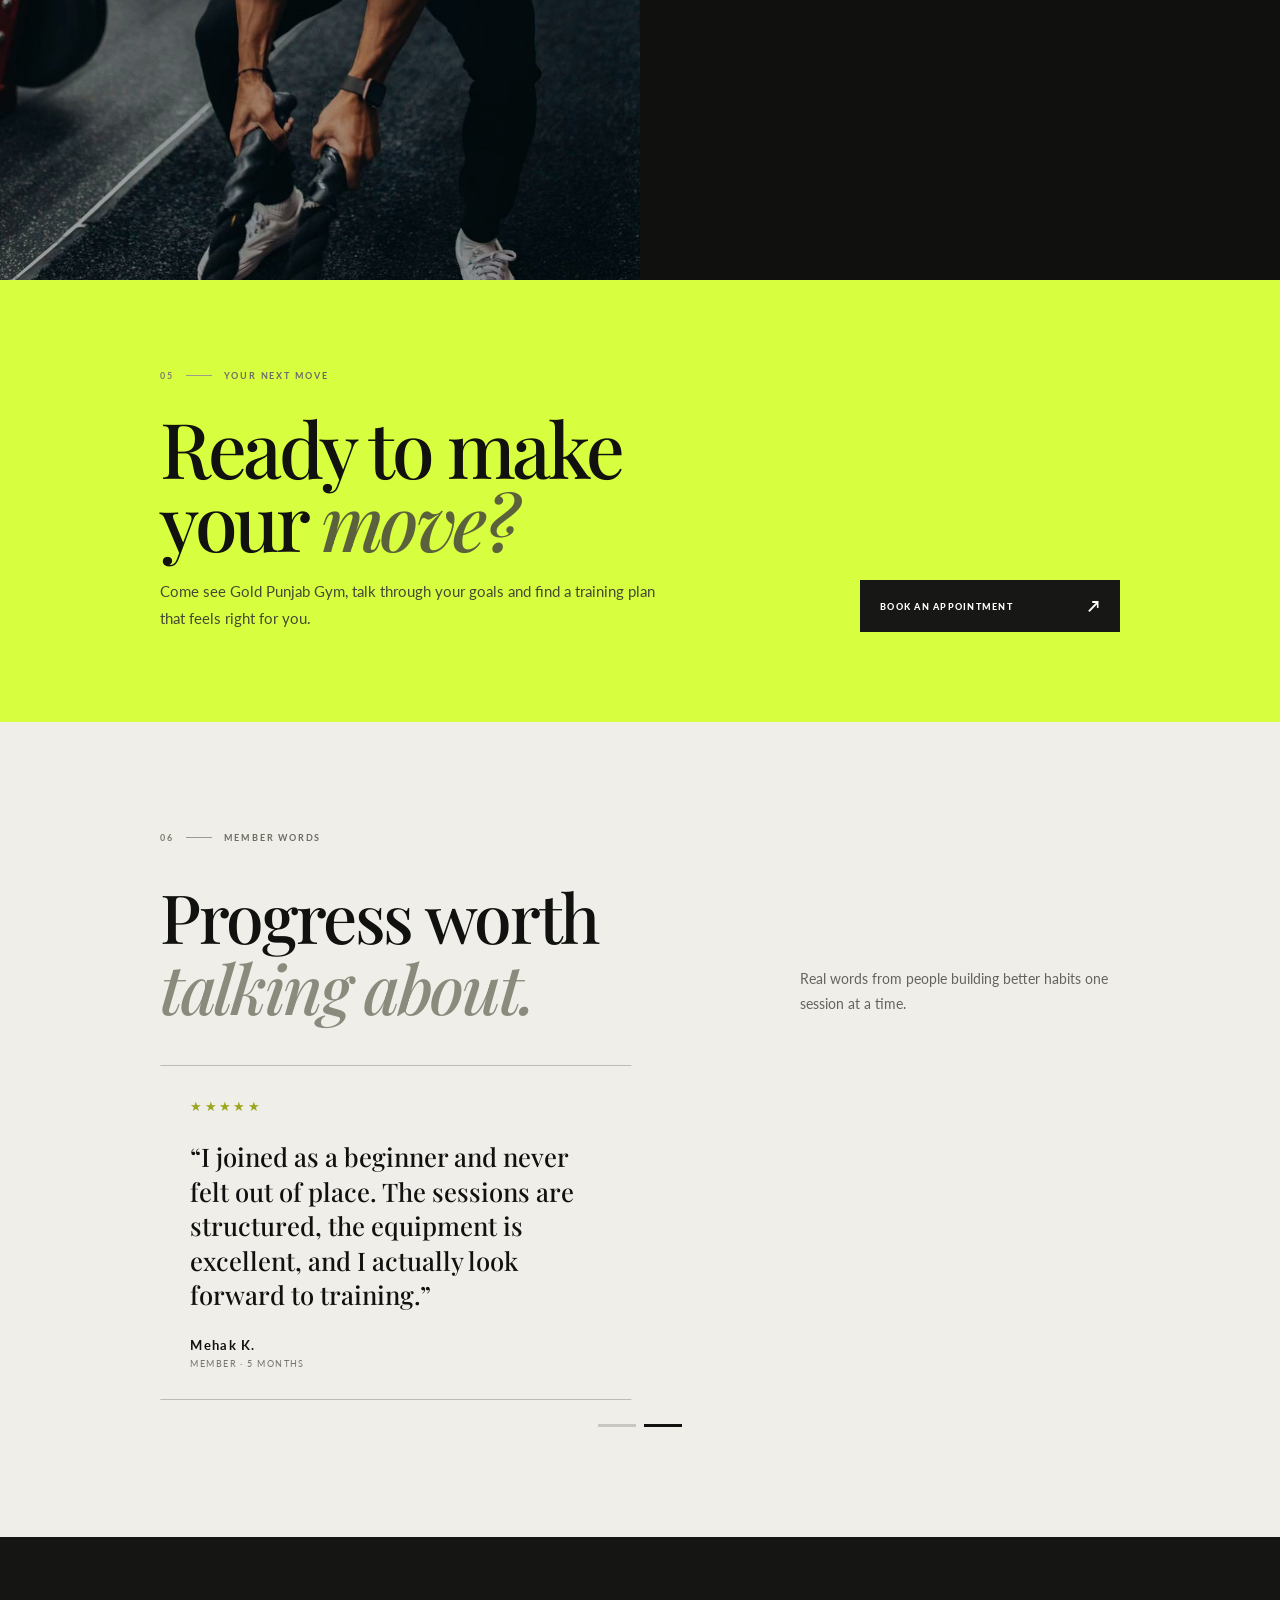
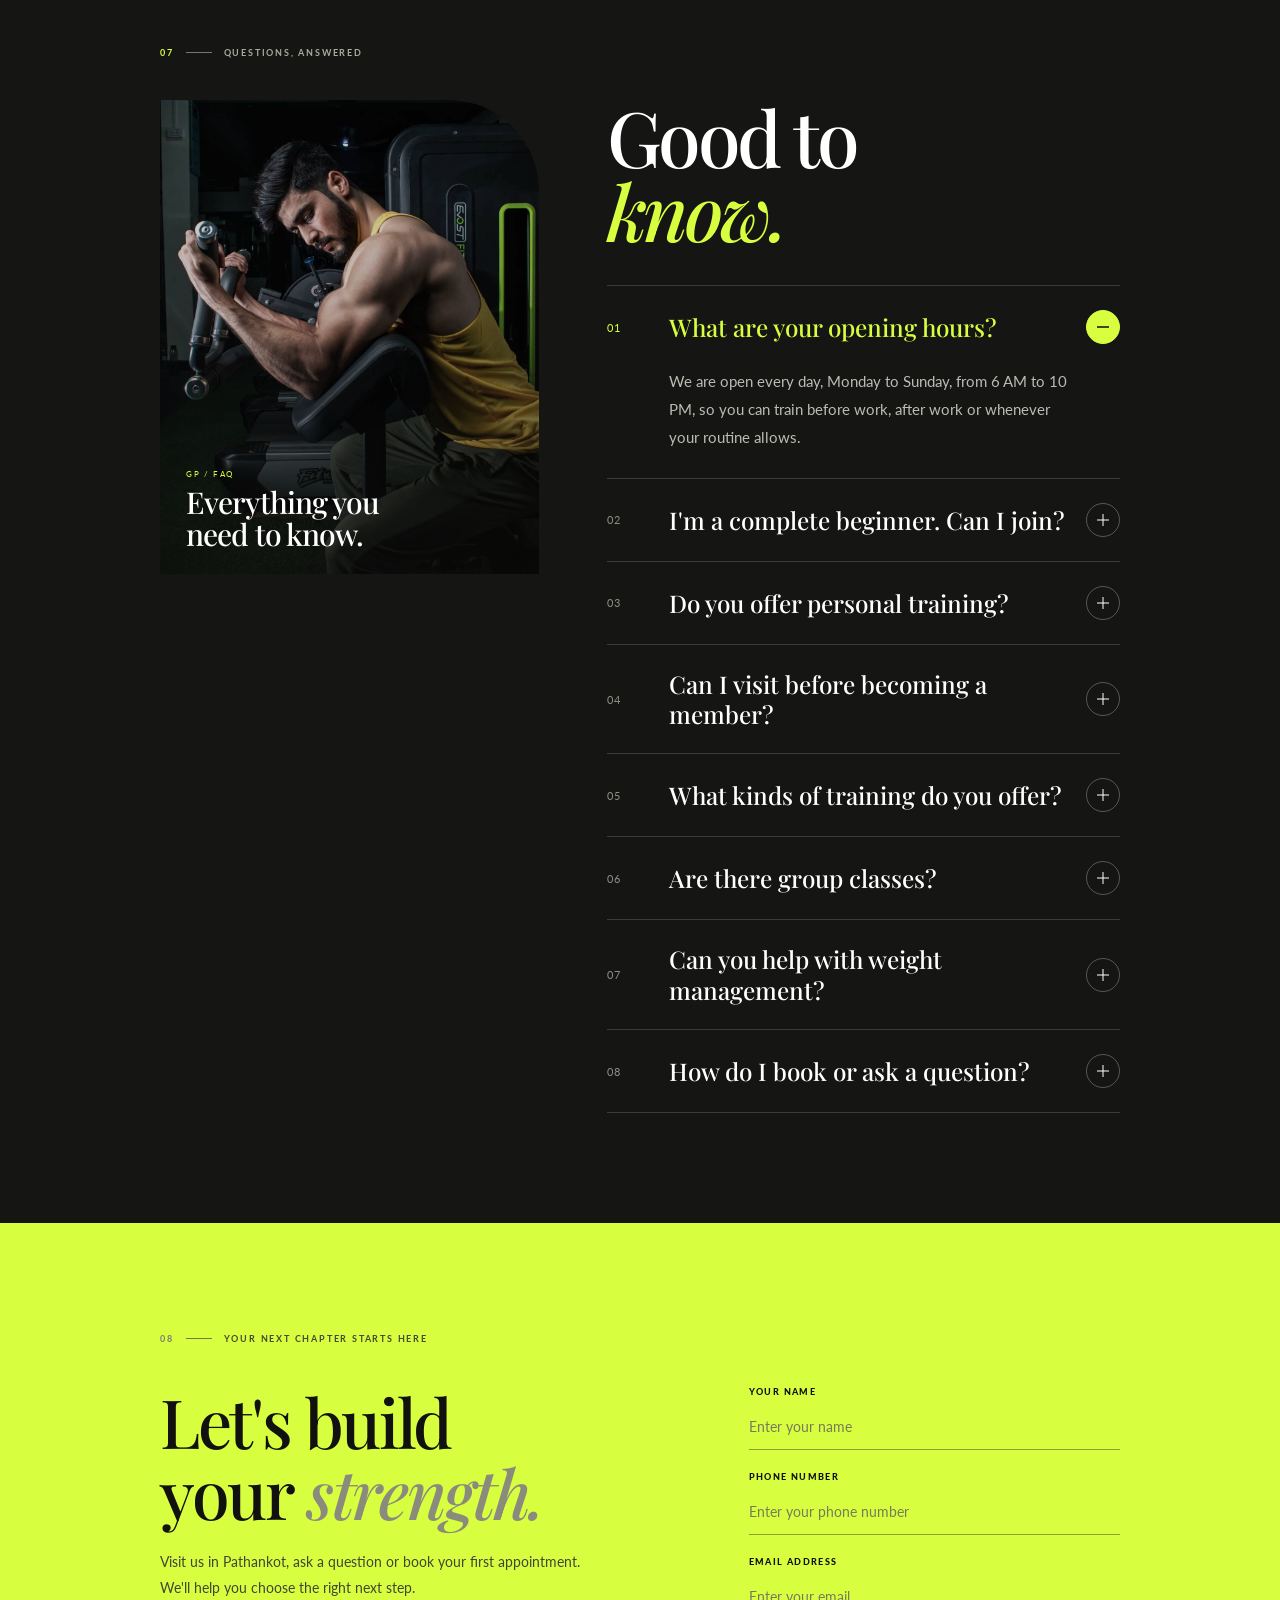
==== commit 89b6938f: "all files footer update" ====
--- a/index.html
+++ b/index.html
@@ -638,7 +638,7 @@
       </div>
       <div class="ft-word" aria-hidden="true">GOLD PUNJAB GYM</div>
       <div class="footer-bottom"><span>© 2026 GOLD PUNJAB GYM · ALL RIGHTS RESERVED</span><span>PRIVACY POLICY ·
-          TERMS</span><span>CREATED BY <b><a href="https://liin-coders.github.io/liinstudio/">LiinStudio</a></b></span><a href="#home" class="ft-top">BACK TO TOP <i>↑</i></a>
+          TERMS</span><span>CREATED BY <a href="https://liinstudio.netlify.app/" target="_blank" rel="noopener"><b>LiinStudio</b></a> </span><a href="#home" class="ft-top">BACK TO TOP <i>↑</i></a>
       </div>
     </footer>
   </div>
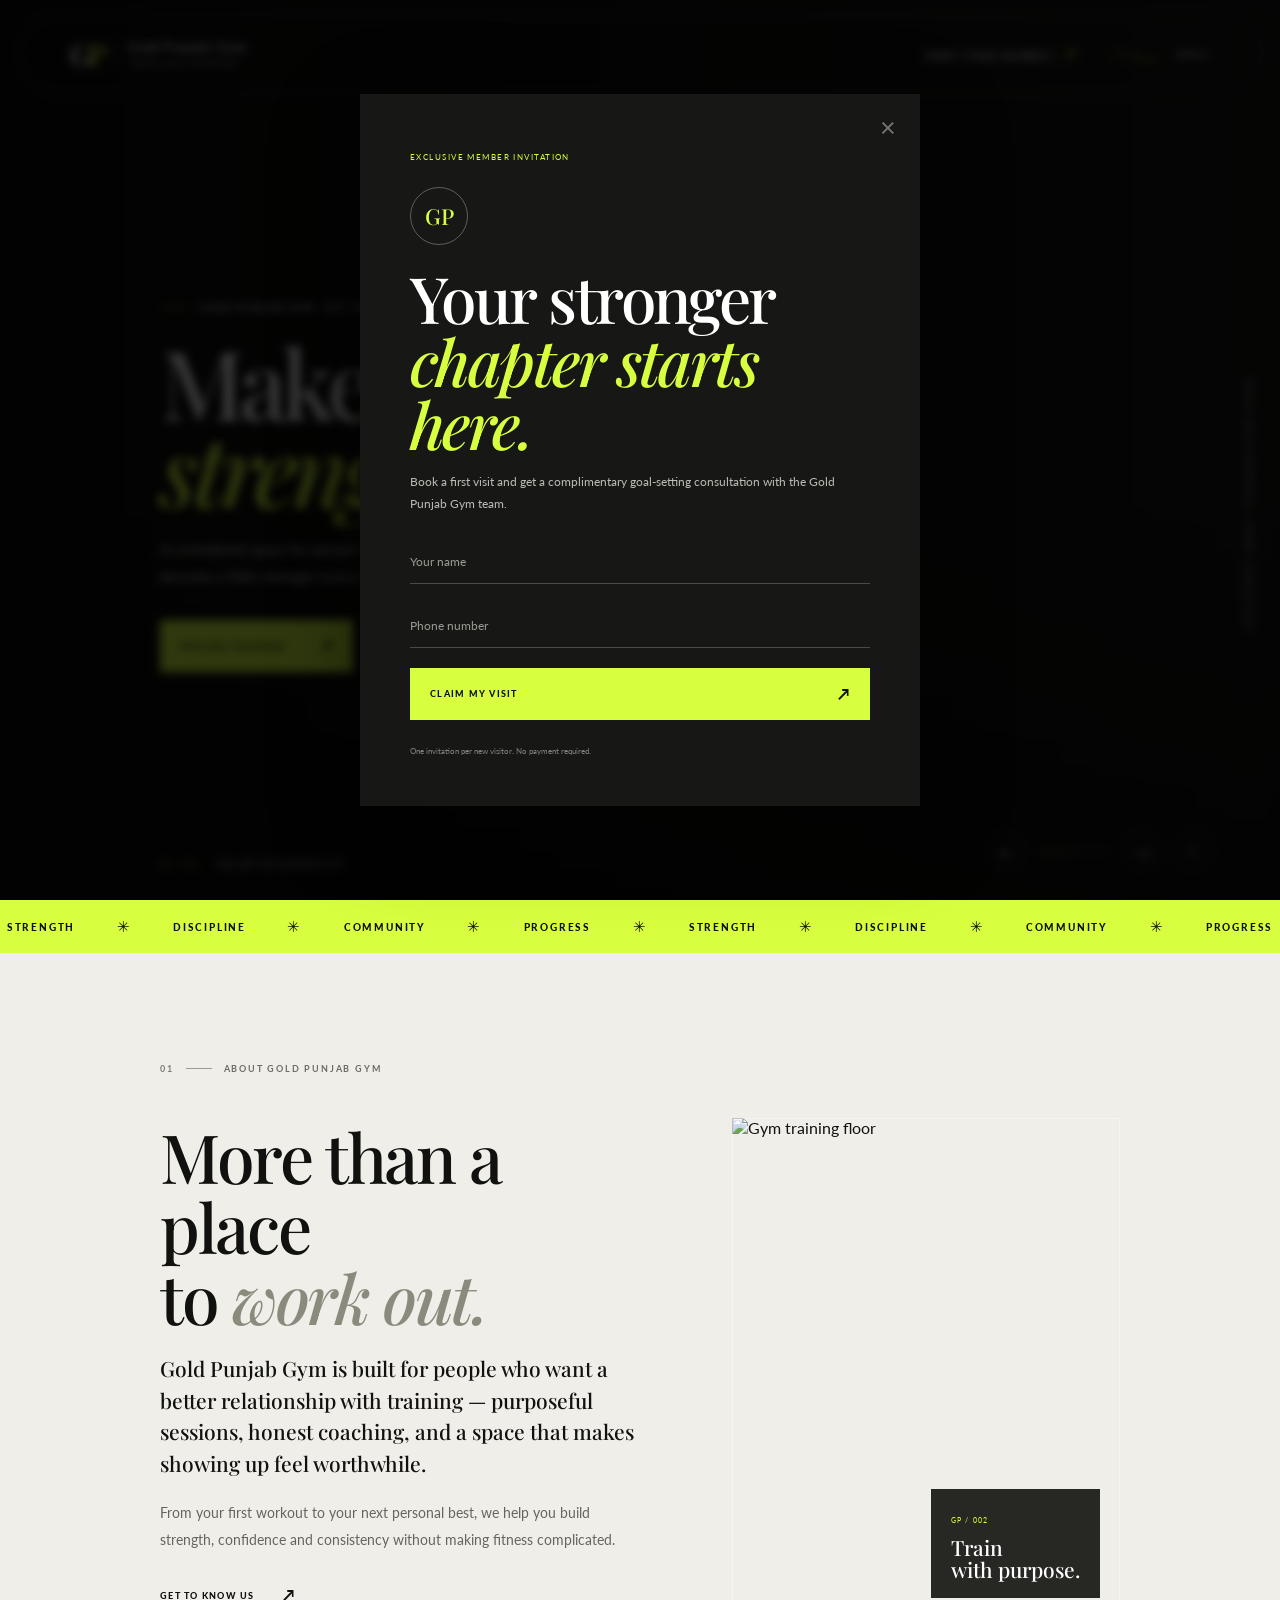
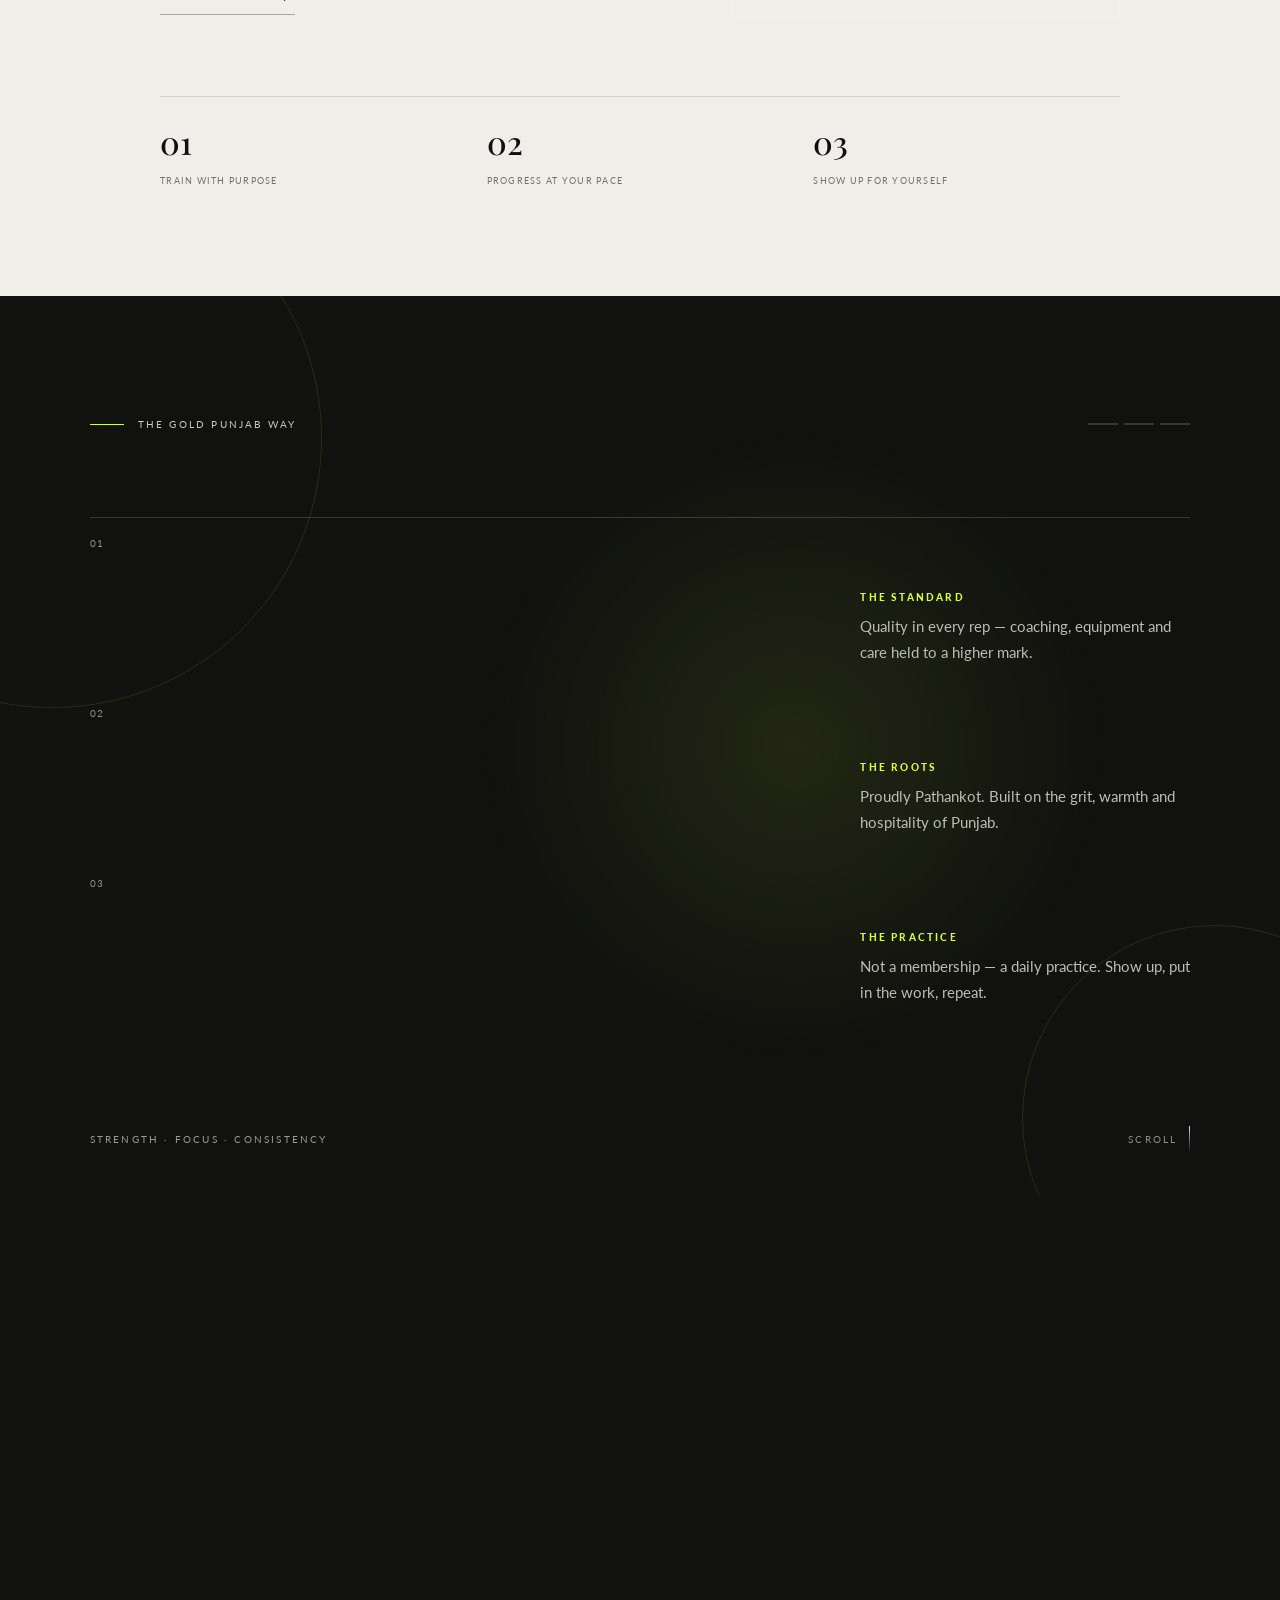
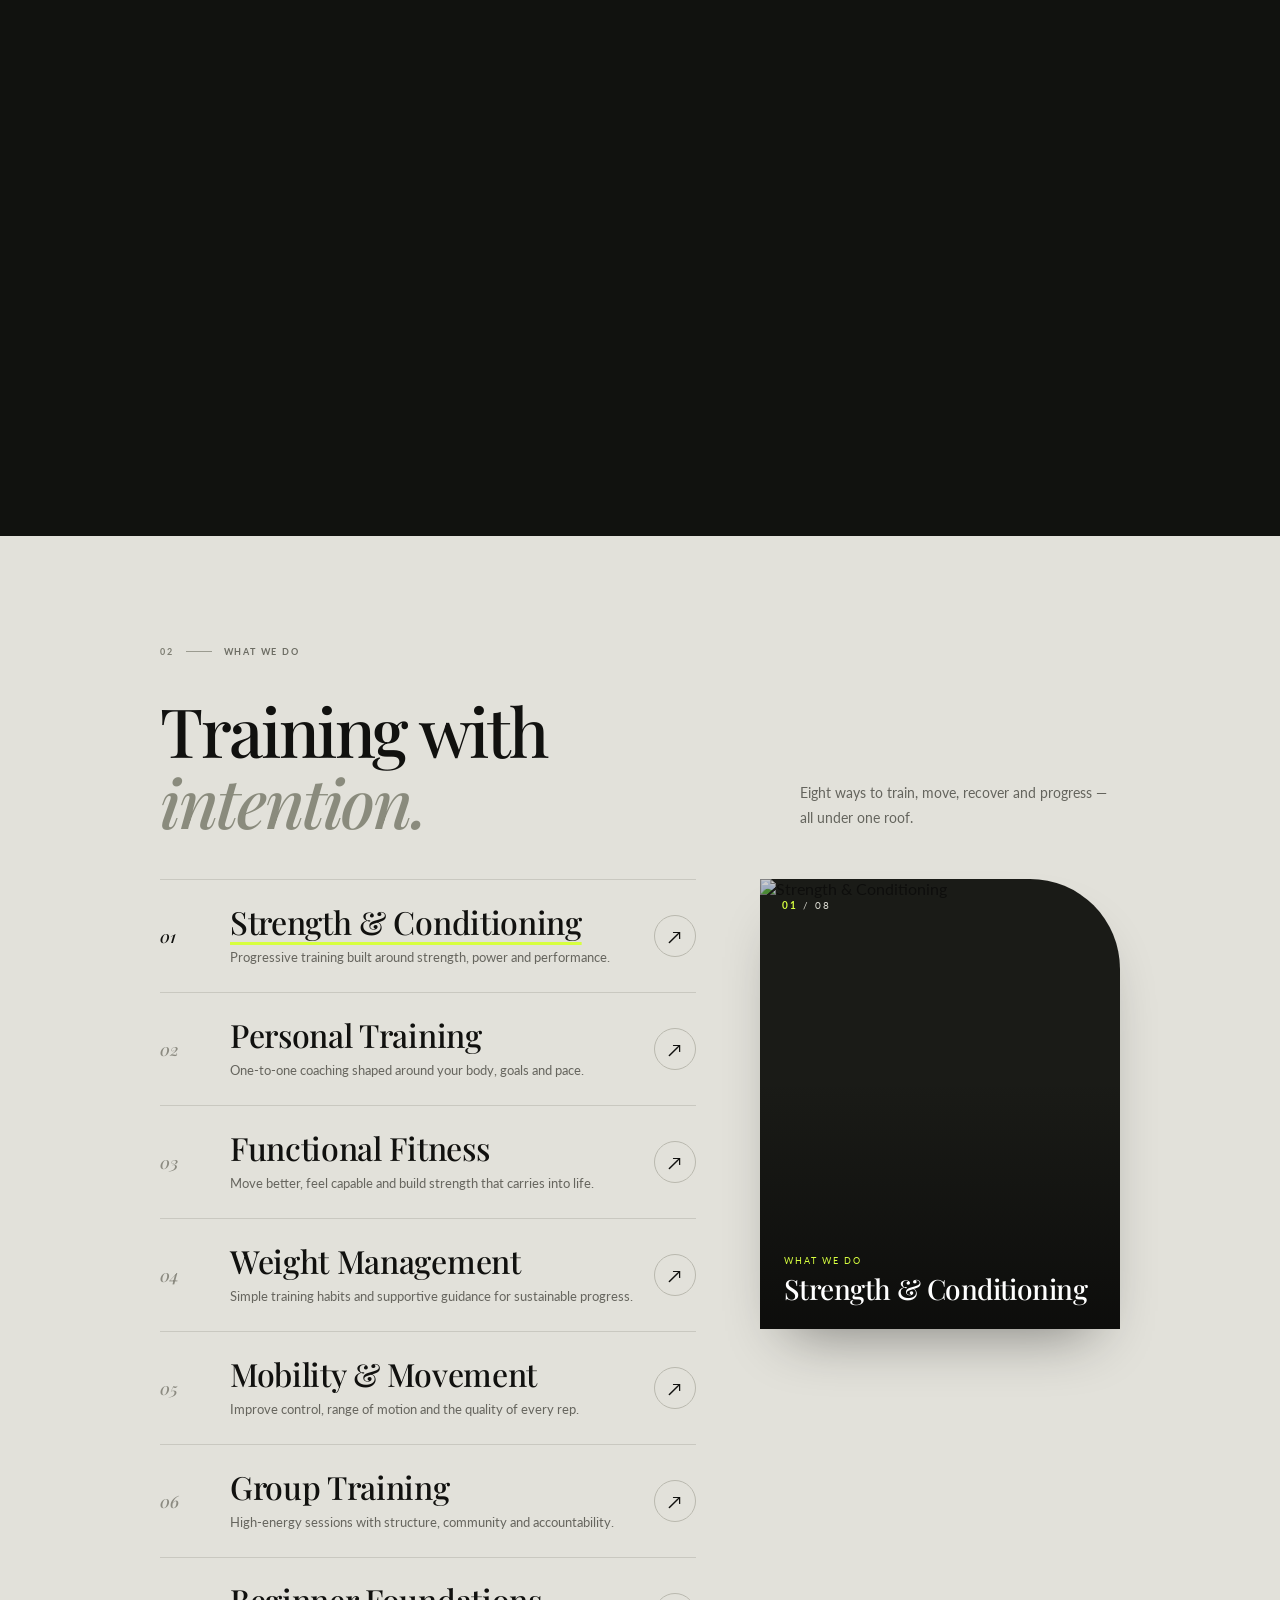
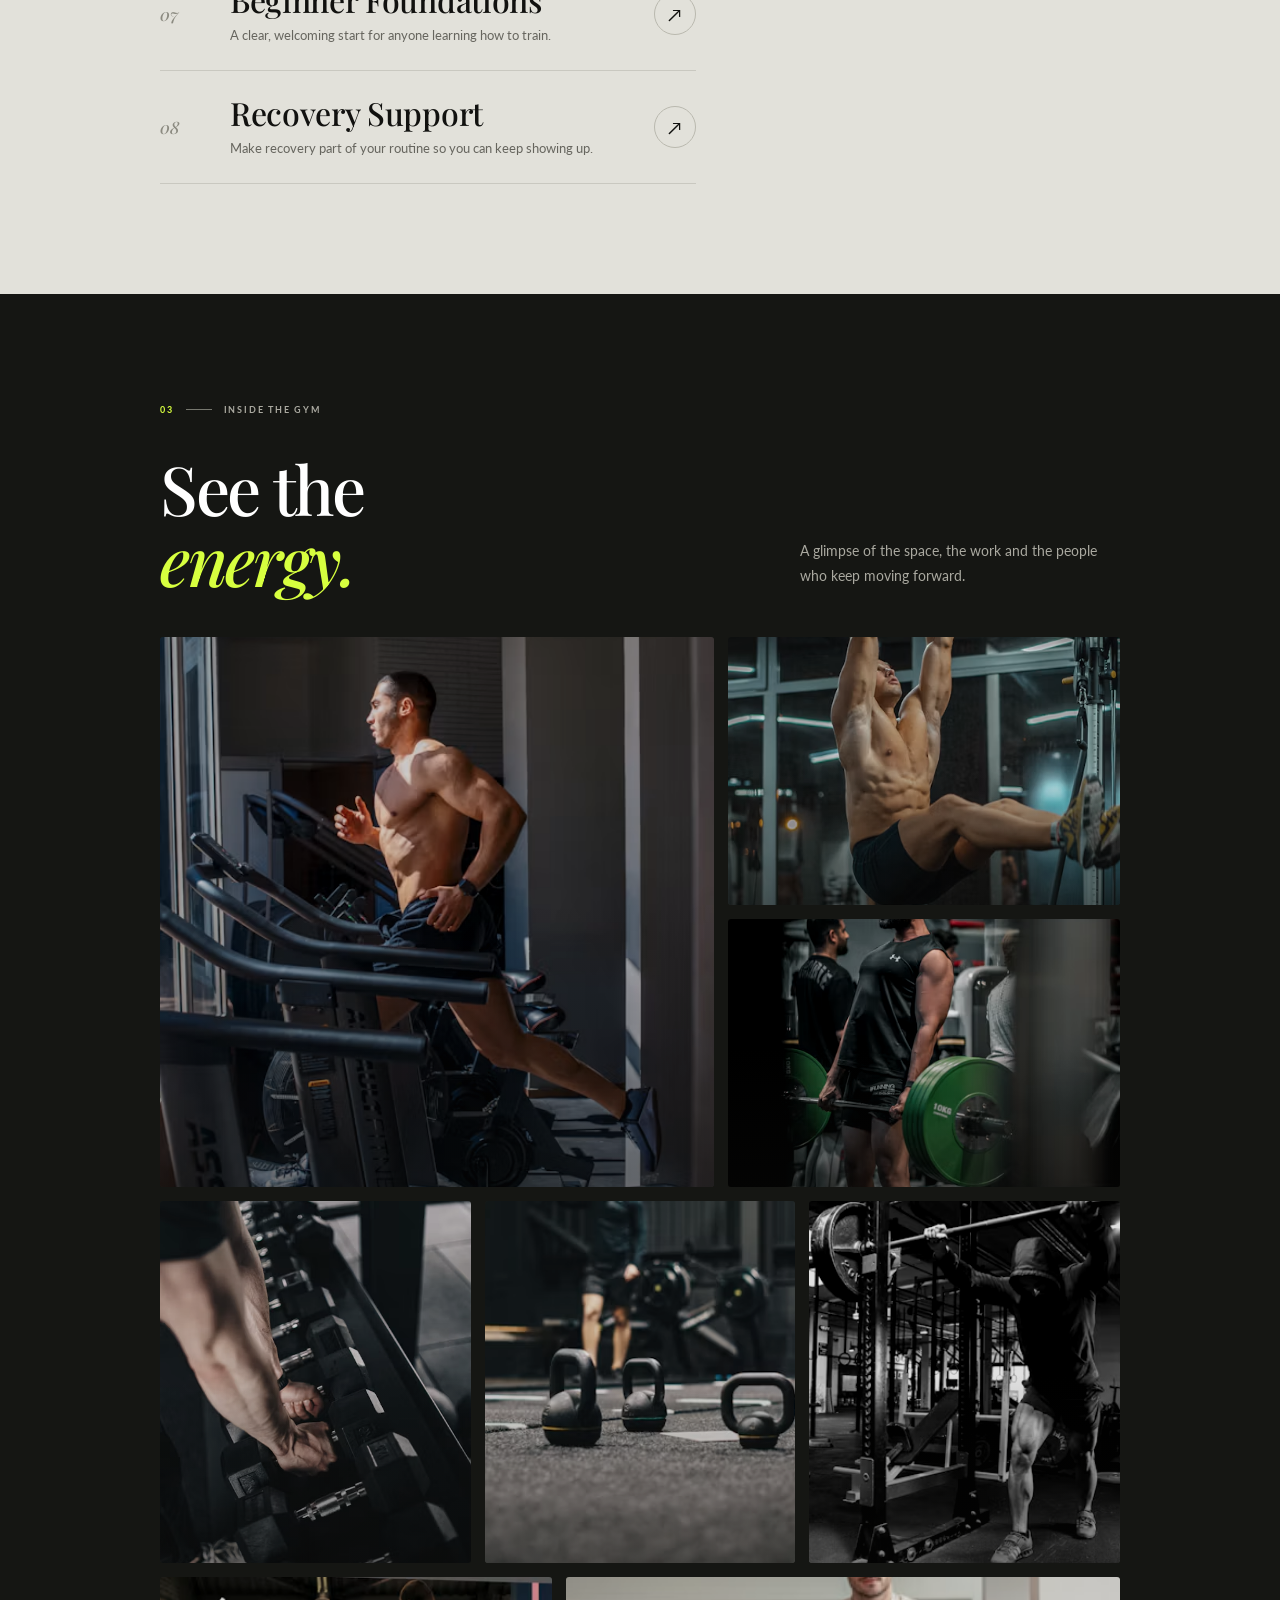
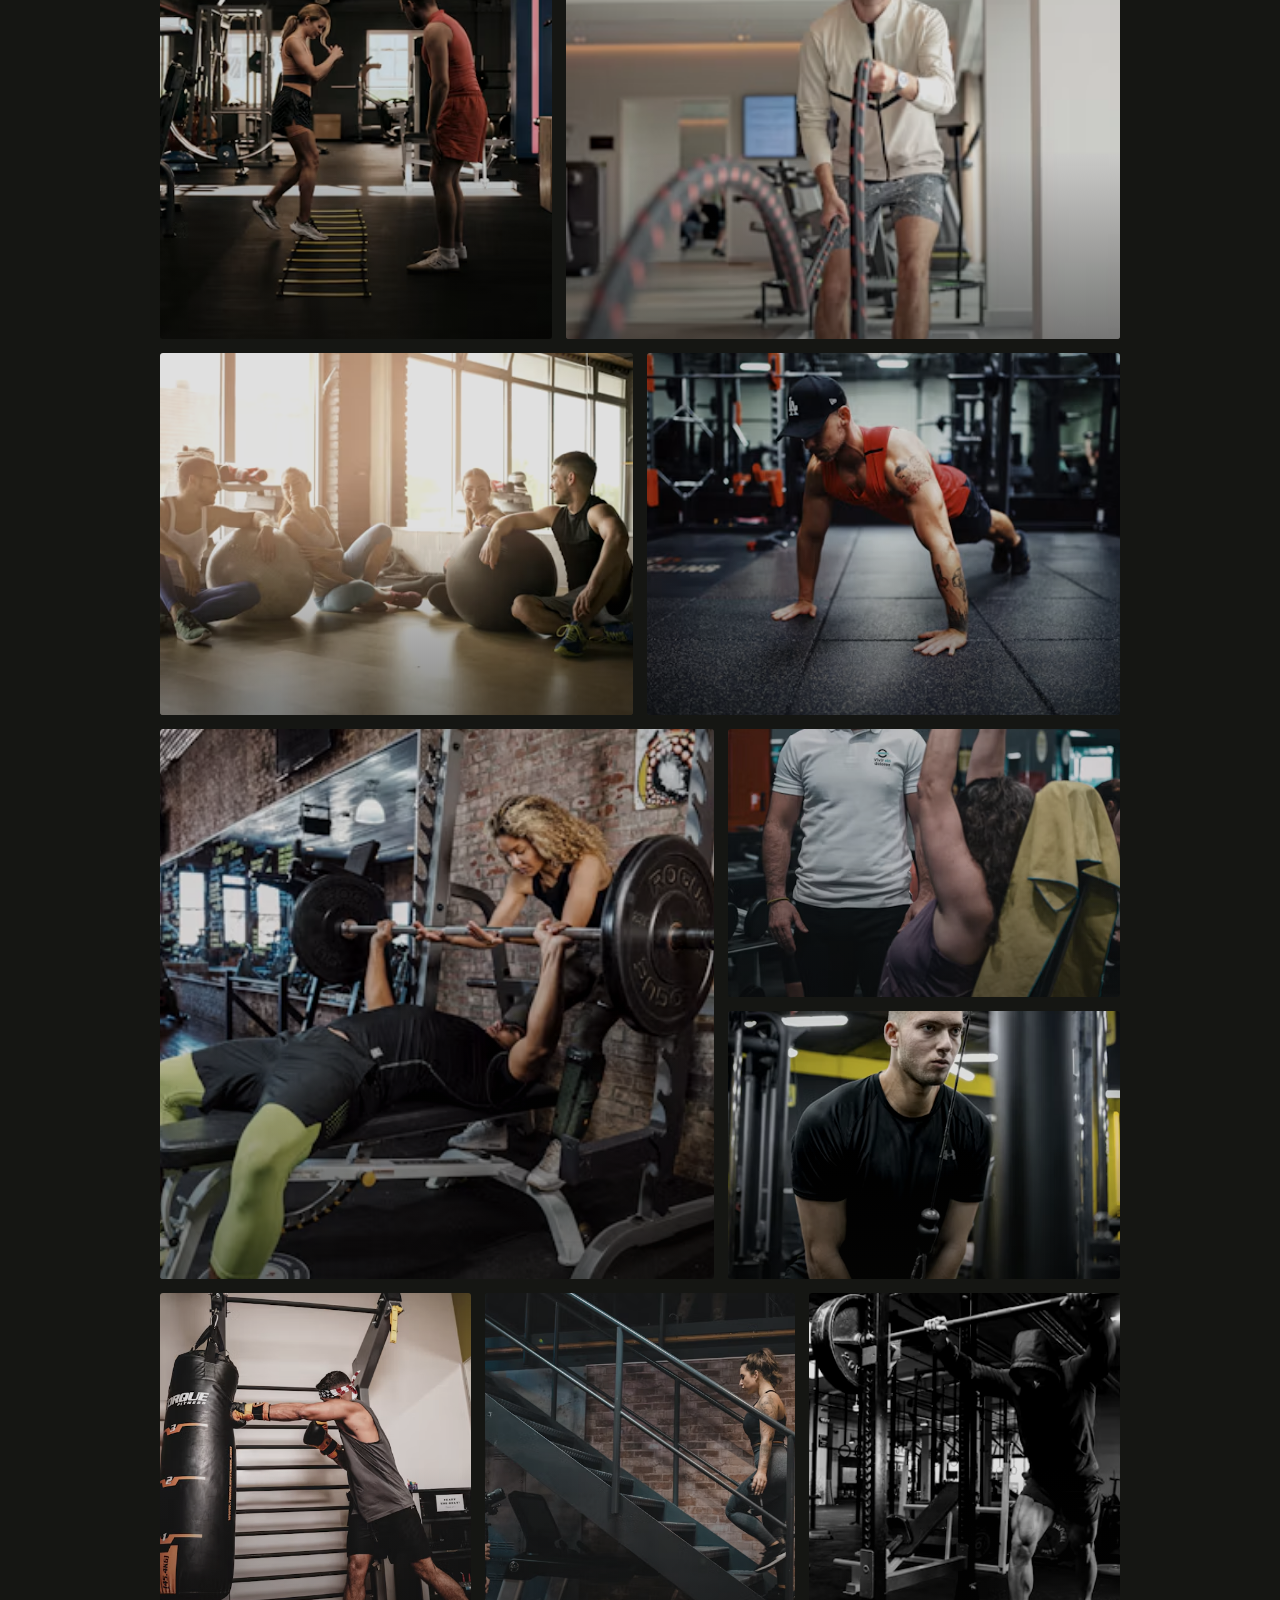
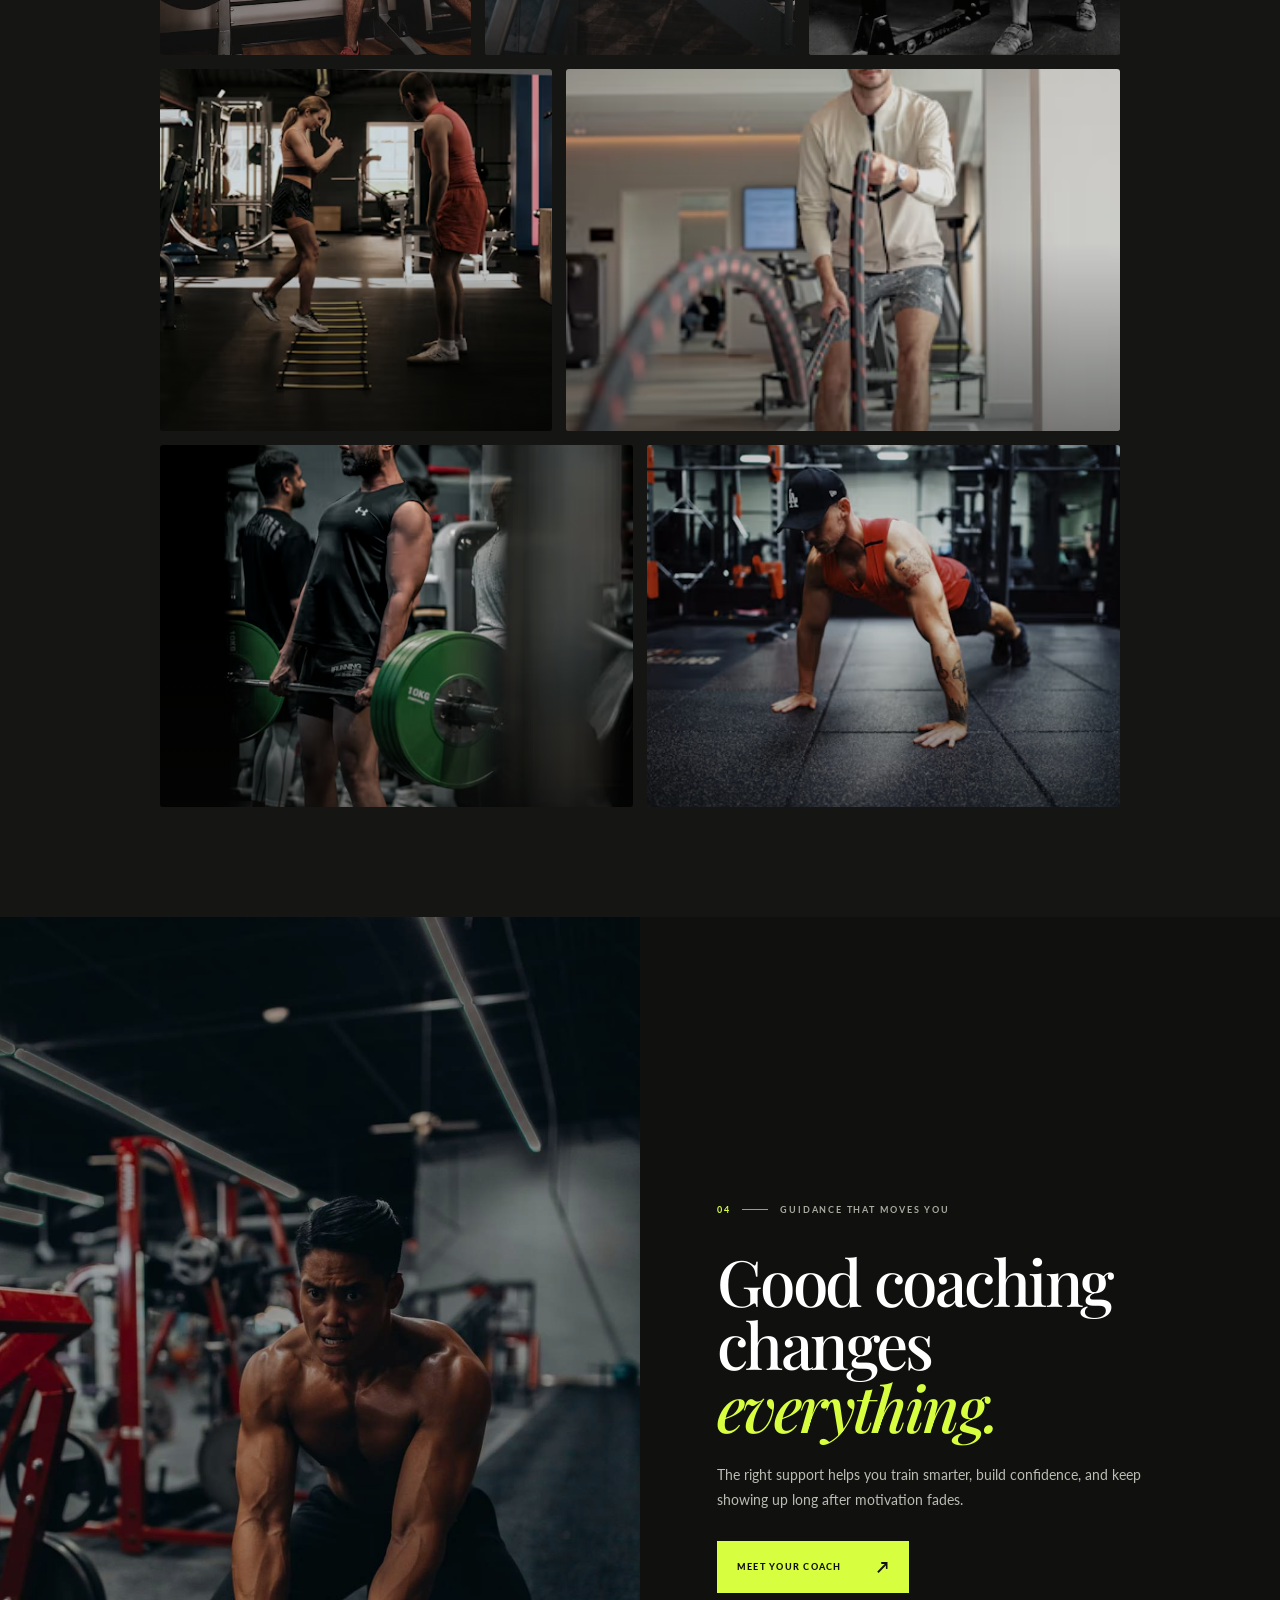
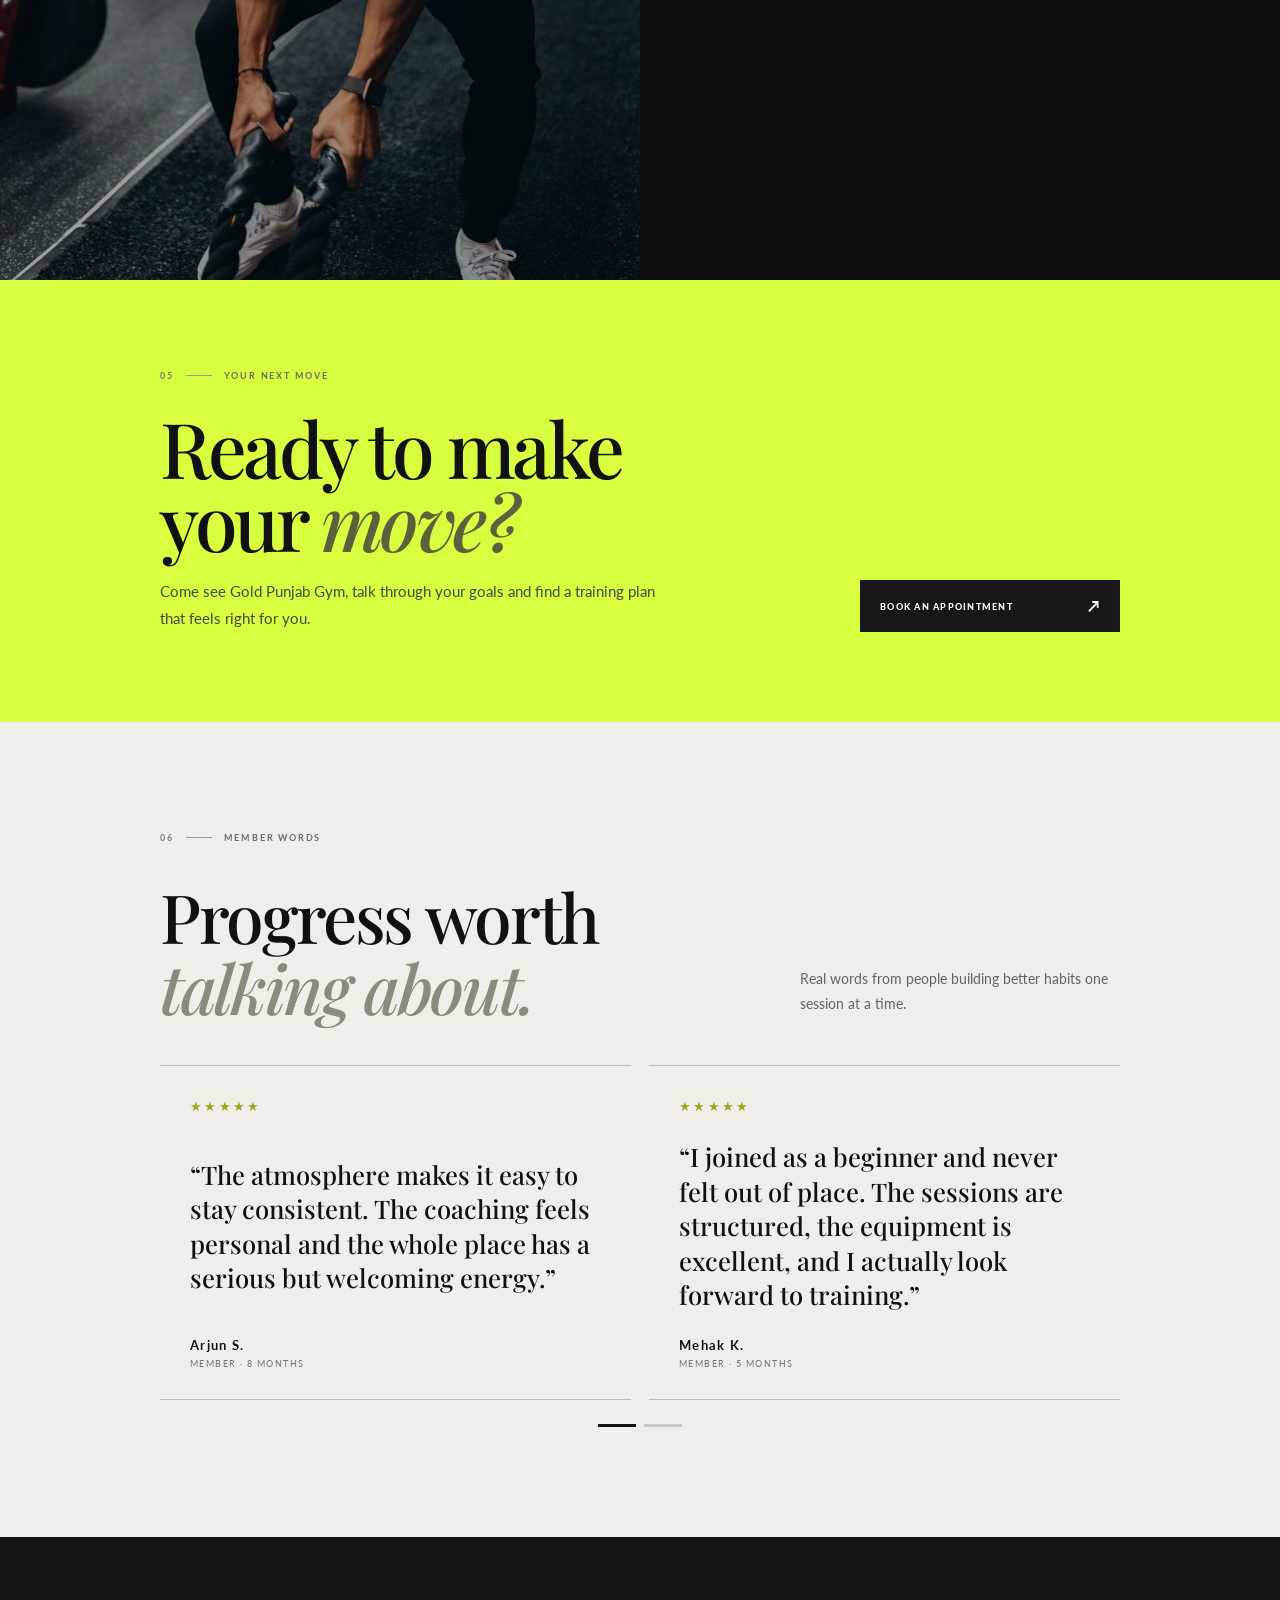
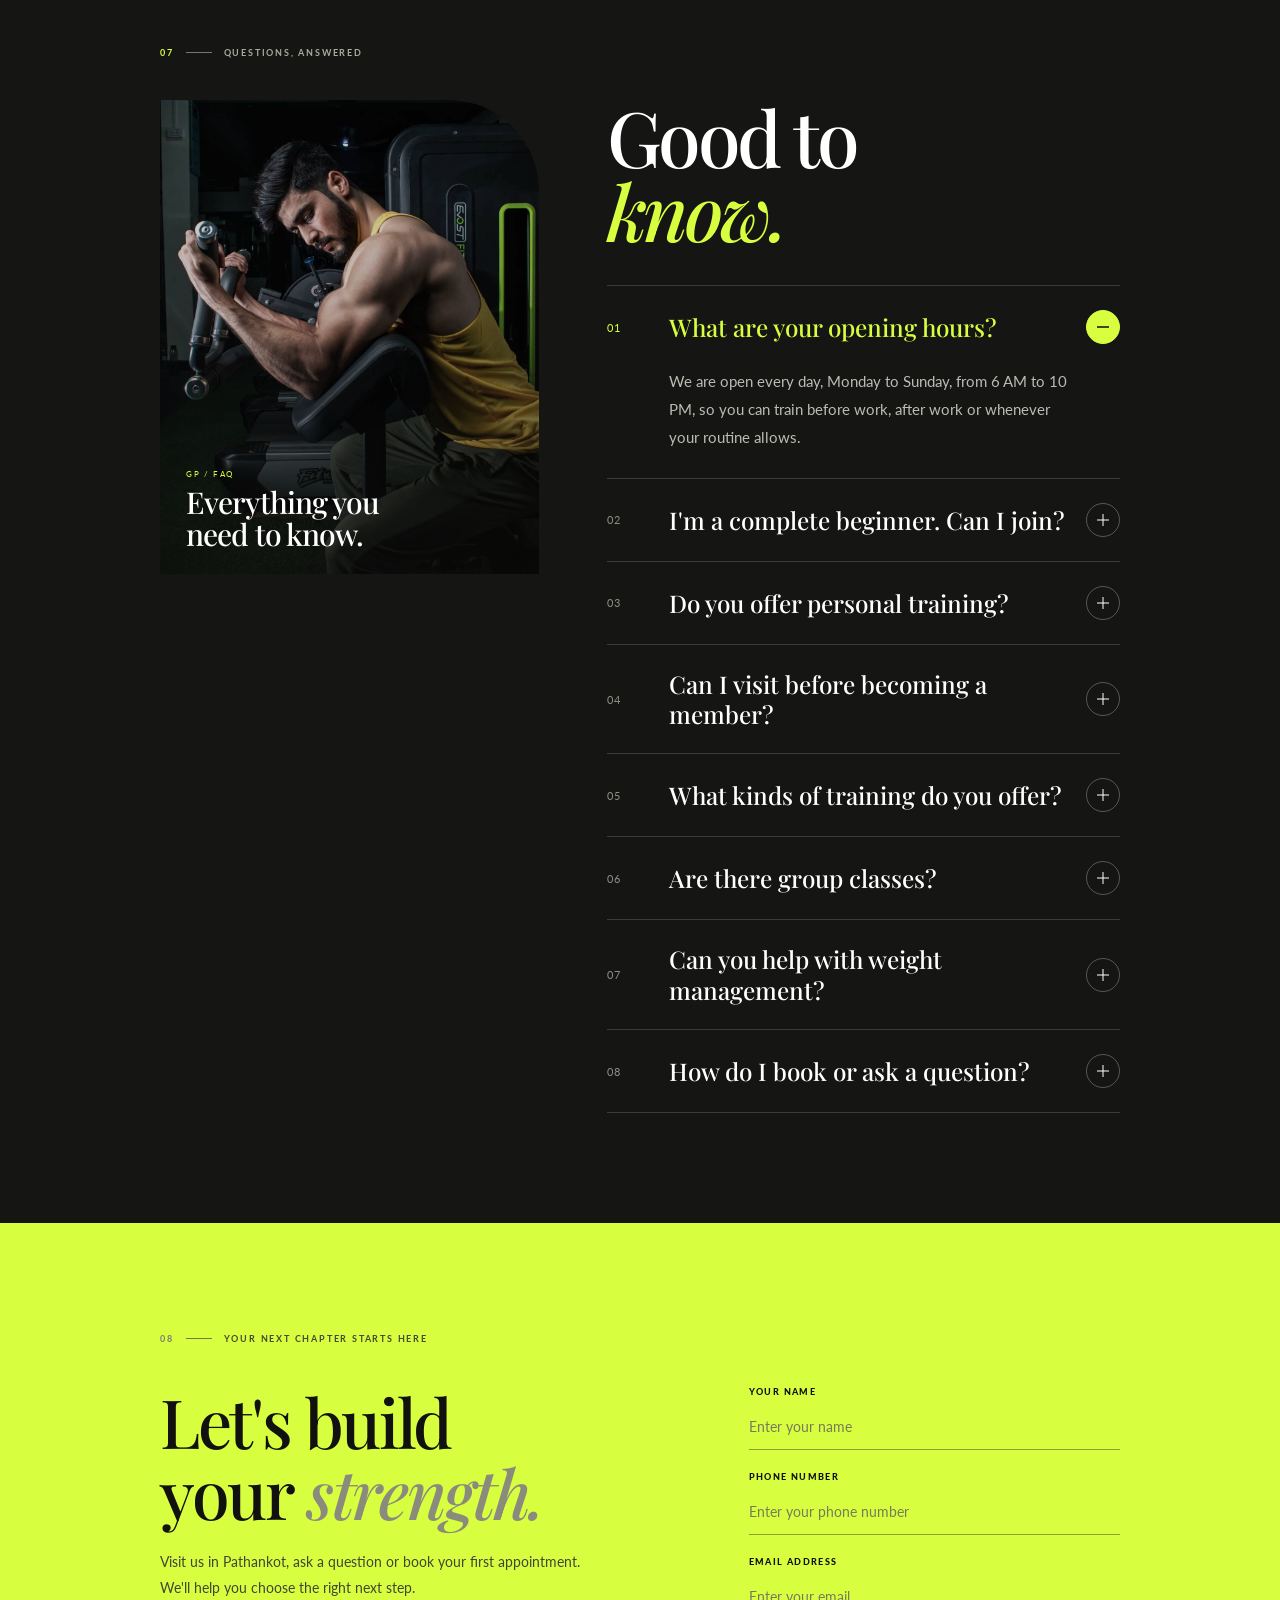
==== commit 250b855e: "image add" ====
--- a/index.html
+++ b/index.html
@@ -215,7 +215,7 @@
               </div><b aria-hidden="true">↗</b>
             </a>
             <a class="service-item" href="#contact" data-idx="3"
-              data-img="imgs/gall13.avif"><span>04</span>
+              data-img="imgs/gallyourself.avif"><span>04</span>
               <div>
                 <h3>Weight Management</h3>
                 <p>Simple training habits and supportive guidance for sustainable progress.</p>
